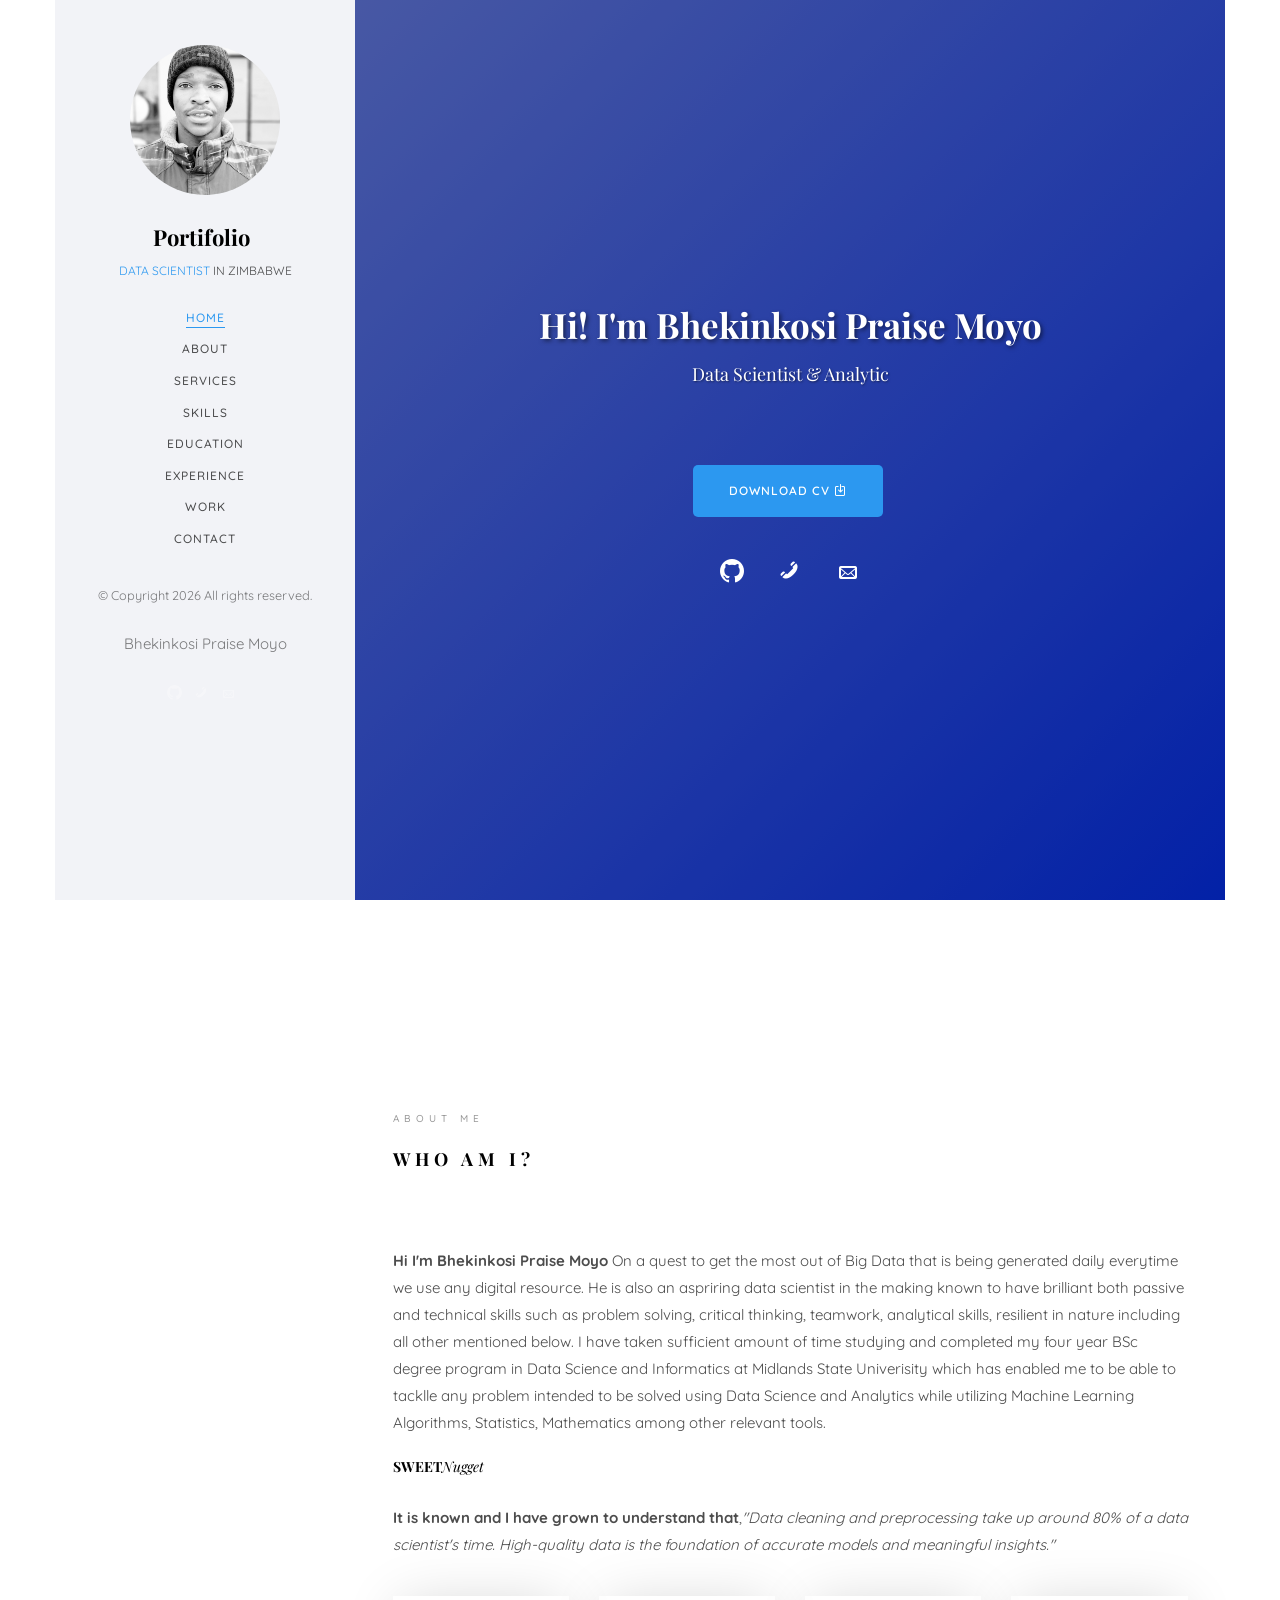
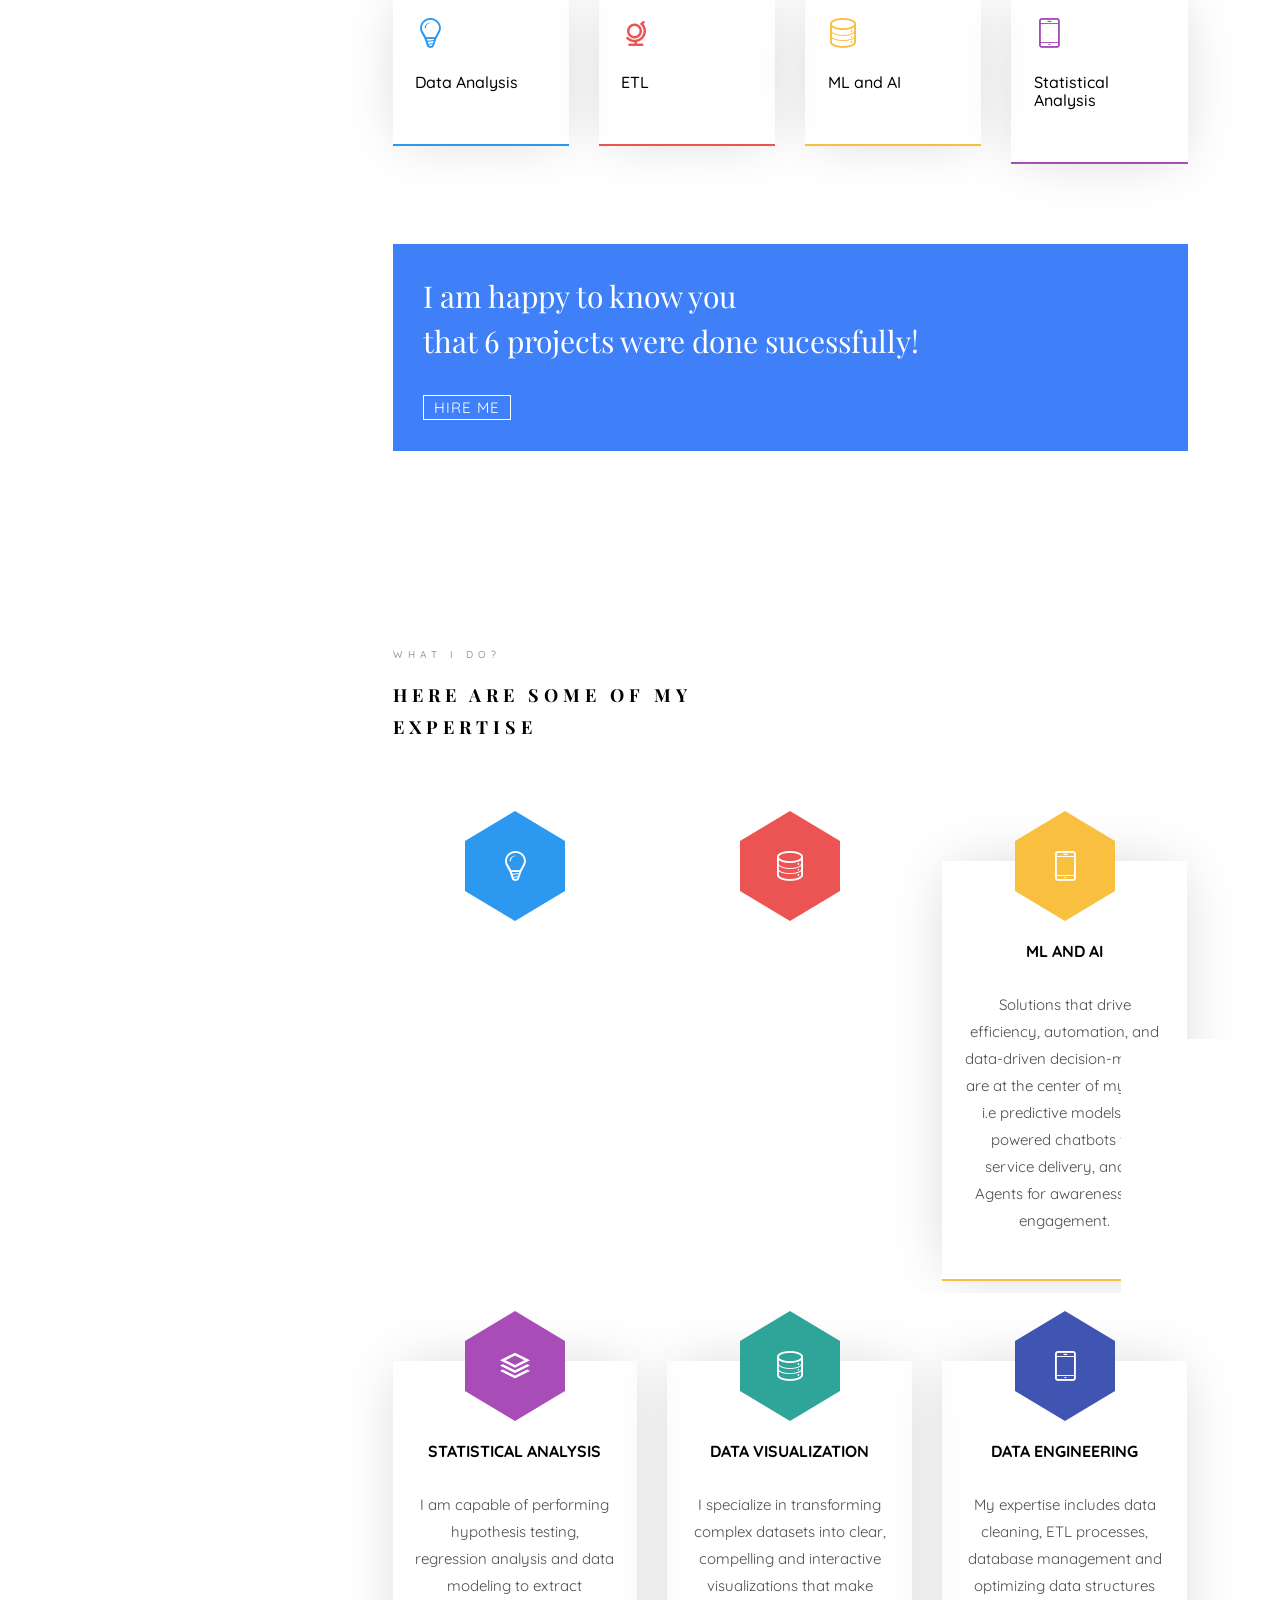
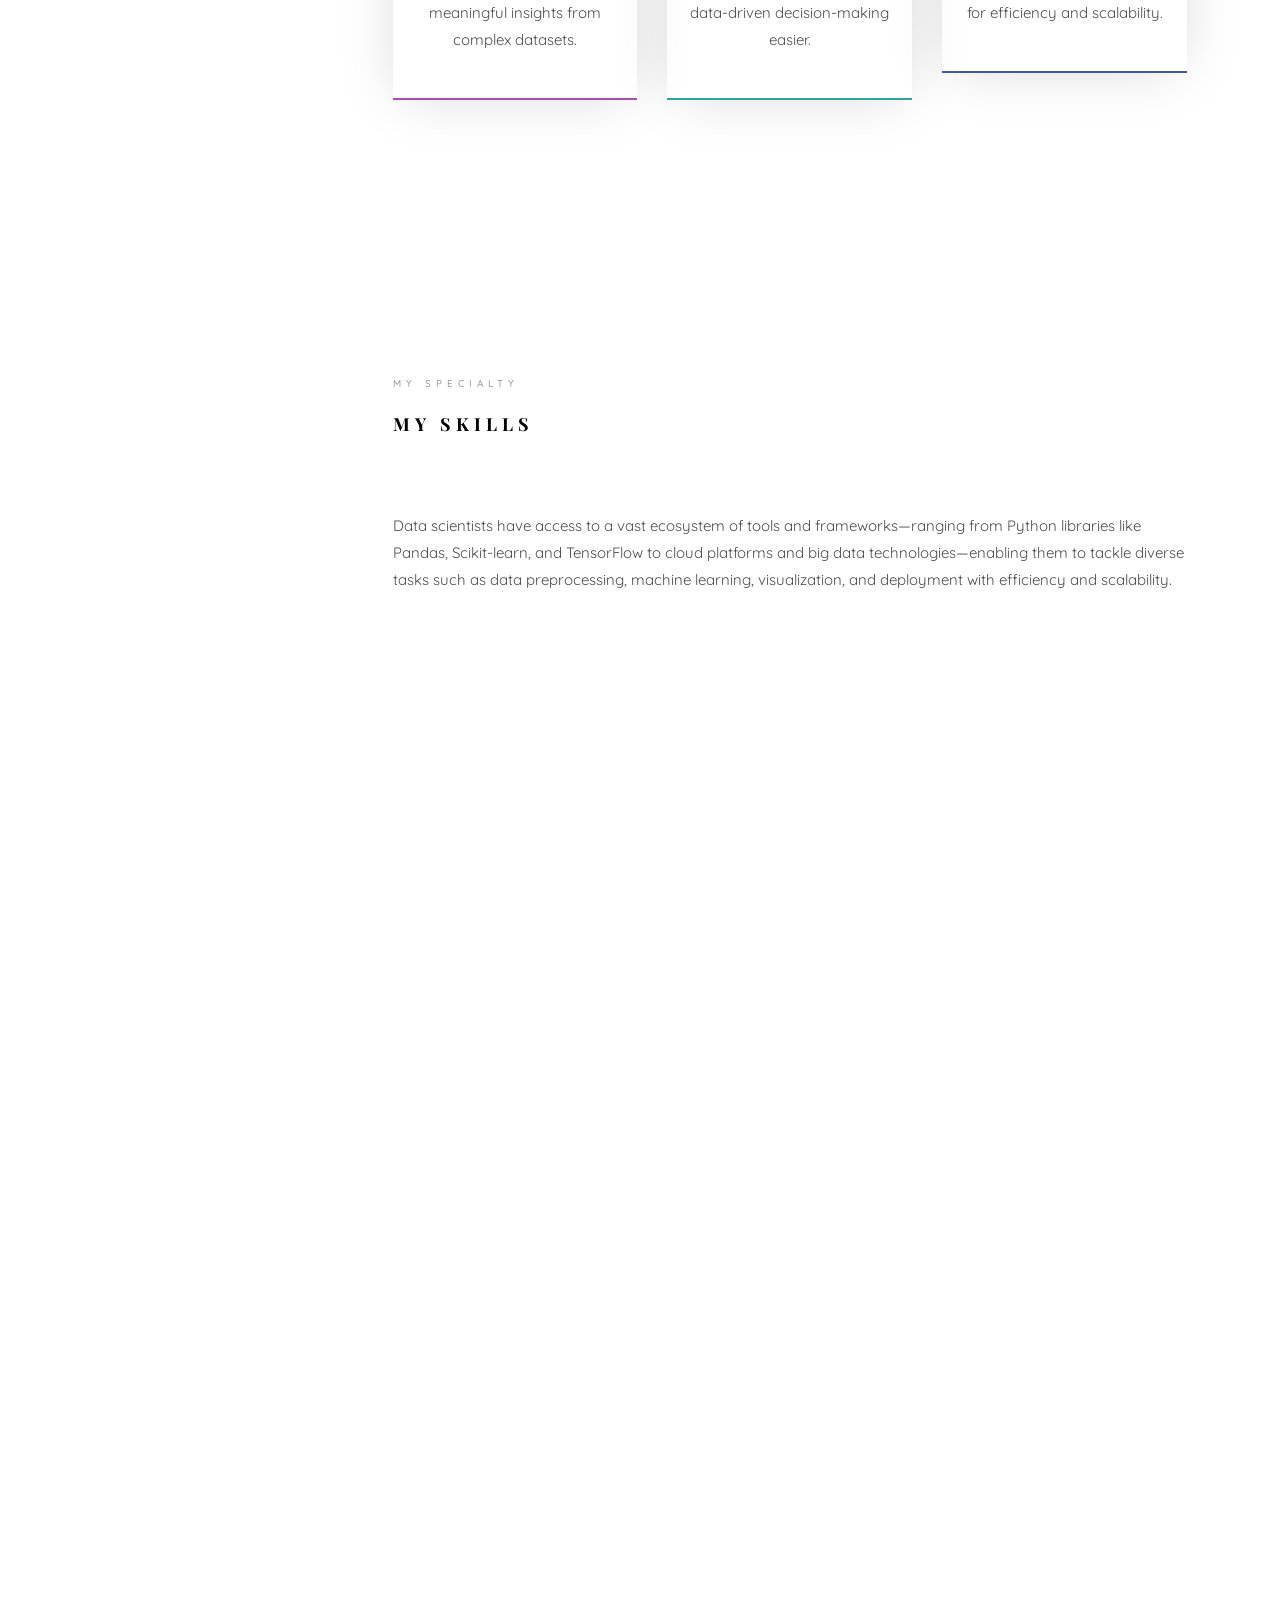
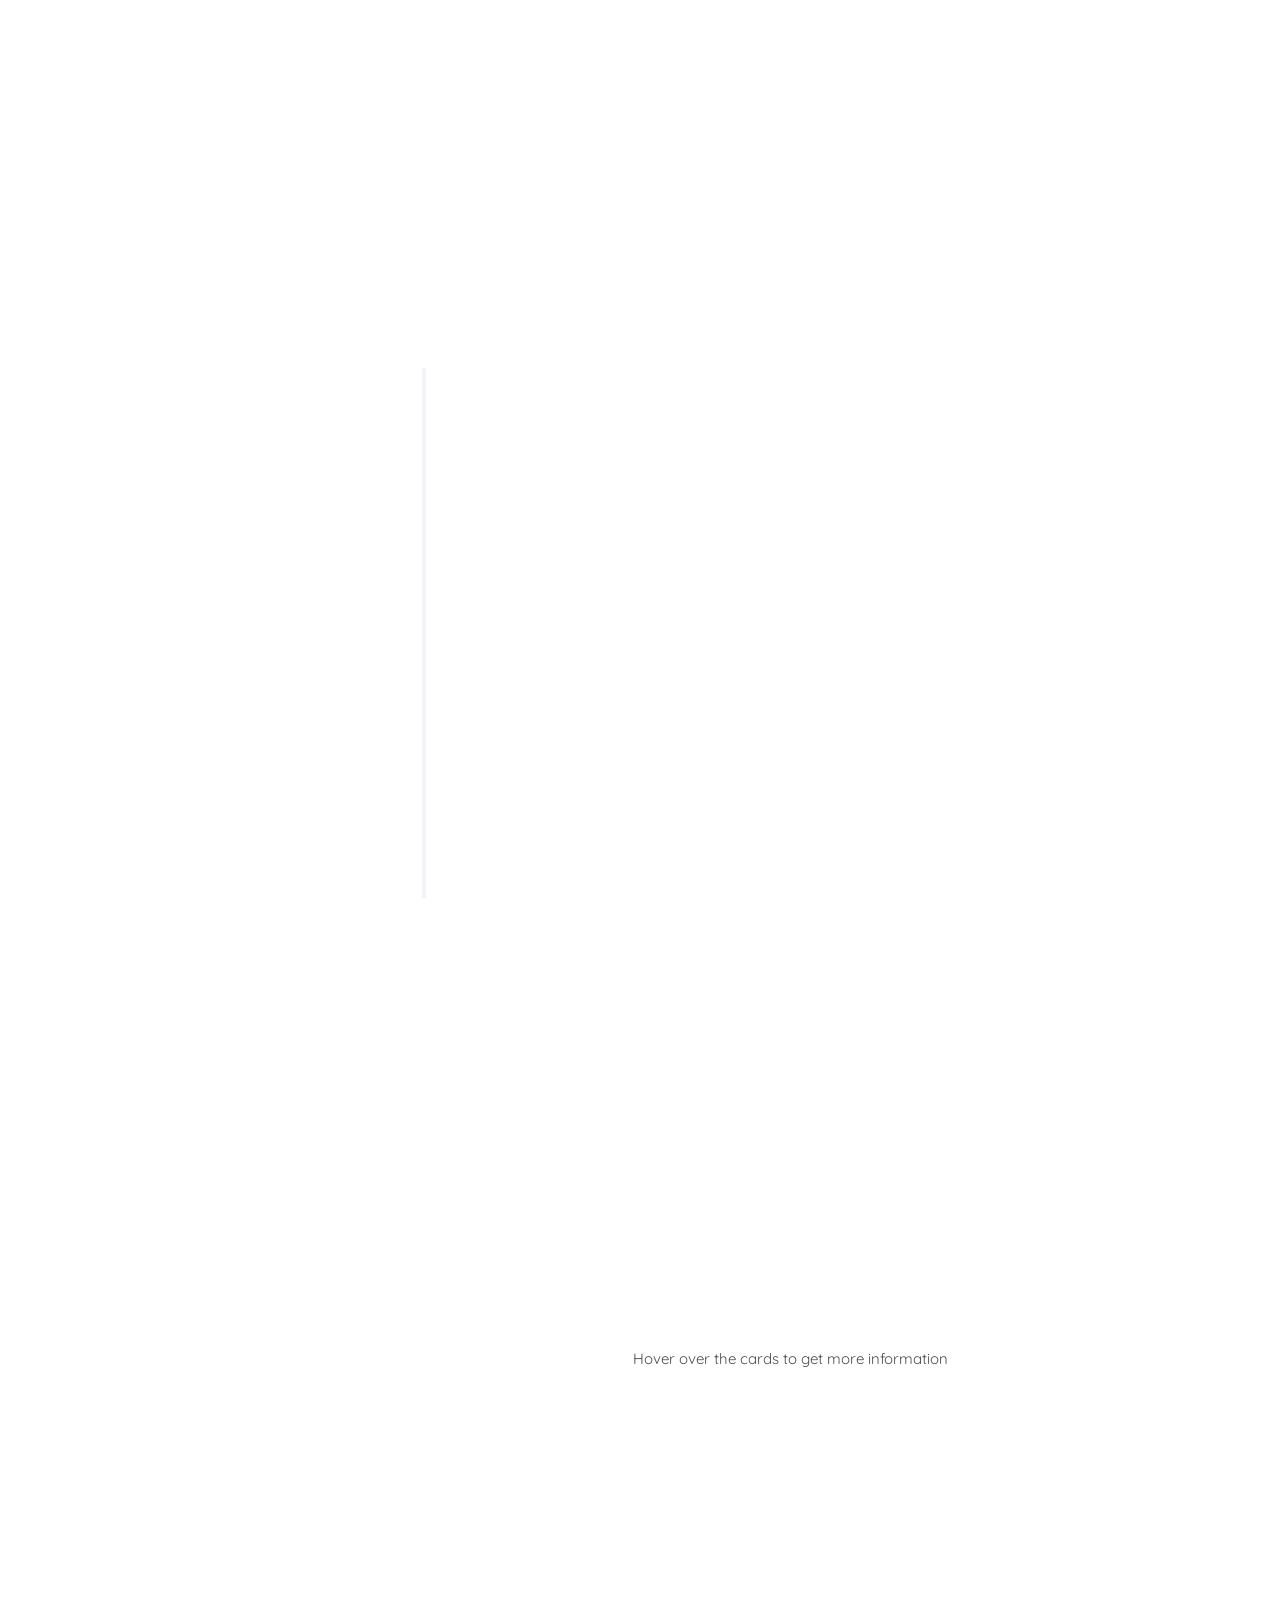
==== index.html @ bdd5f43e "update site" ====
<!DOCTYPE HTML>
<html>
	<head>
	<meta charset="utf-8">
	<meta http-equiv="X-UA-Compatible" content="IE=edge">
	<title>portifolio@bhekinkosipraisemoyo</title>
	<meta name="viewport" content="width=device-width, initial-scale=1">
	<meta name="description" content="" />
	<meta name="keywords" content="" />
	<meta name="author" content="" />

  <!-- Facebook and Twitter integration -->
	<meta property="og:title" content=""/>
	<meta property="og:image" content=""/>
	<meta property="og:url" content=""/>
	<meta property="og:site_name" content=""/>
	<meta property="og:description" content=""/>
	<meta name="twitter:title" content="" />
	<meta name="twitter:image" content="" />
	<meta name="twitter:url" content="" />
	<meta name="twitter:card" content="" />

	<!-- Favicon -->
	<link rel="shortcut icon" href="data:image/svg+xml,<svg xmlns='http://www.w3.org/2000/svg' viewBox='0 0 100 100'><text y='.9em' font-size='90'>💼</text></svg>">

	<link href="https://fonts.googleapis.com/css?family=Quicksand:300,400,500,700" rel="stylesheet">
	<link href="https://fonts.googleapis.com/css?family=Playfair+Display:400,400i,700" rel="stylesheet">
	
	<!-- Animate.css -->
	<link rel="stylesheet" href="css/animate.css">
	<!-- Icomoon Icon Fonts-->
	<link rel="stylesheet" href="css/icomoon.css">
	<!-- Bootstrap  -->
	<link rel="stylesheet" href="css/bootstrap.css">
	<!-- Flexslider  -->
	<link rel="stylesheet" href="css/flexslider.css">
	<!-- Flaticons  -->
	<link rel="stylesheet" href="fonts/flaticon/font/flaticon.css">
	<!-- Owl Carousel -->
	<link rel="stylesheet" href="css/owl.carousel.min.css">
	<link rel="stylesheet" href="css/owl.theme.default.min.css">
	<!-- Theme style  -->
	<link rel="stylesheet" href="css/style.css">

	<!-- Modernizr JS -->
	<script src="js/modernizr-2.6.2.min.js"></script>
	<!-- FOR IE9 below -->
	<!--[if lt IE 9]>
	<script src="js/respond.min.js"></script>
	<![endif]-->

	</head>
	<body>
	<div id="colorlib-page">
		<div class="container-wrap">
		<a href="#" class="js-colorlib-nav-toggle colorlib-nav-toggle" data-toggle="collapse" data-target="#navbar" aria-expanded="false" aria-controls="navbar"><i></i></a>
		<aside id="colorlib-aside" role="complementary" class="border js-fullheight">
			<div class="text-center">
				<div class="author-img" style="background-image: url(images/about.jpg);"></div>
				<h1 id="colorlib-logo"><a href="index.html">Portifolio</a></h1>
				<span class="position"><a href="#">Data Scientist</a> in Zimbabwe</span>
			</div>
			<nav id="colorlib-main-menu" role="navigation" class="navbar">
				<div id="navbar" class="collapse">
					<ul>
						<li class="active"><a href="#" data-nav-section="home">Home</a></li>
						<li><a href="#" data-nav-section="about">About</a></li>
						<li><a href="#" data-nav-section="services">Services</a></li>
						<li><a href="#" data-nav-section="skills">Skills</a></li>
						<li><a href="#" data-nav-section="education">Education</a></li>
						<li><a href="#" data-nav-section="experience">Experience</a></li>
						<li><a href="#" data-nav-section="work">Work</a></li>
						<li><a href="#" data-nav-section="contact">Contact</a></li>
					</ul>
				</div>
			</nav>

			<div class="colorlib-footer">
				<p><small>&copy; Copyright <script>document.write(new Date().getFullYear());</script> All rights reserved.</small></p>
				<p>Bhekinkosi Praise Moyo</p>
				<ul>
					<li><a href="https://github.com/becky-moyo" target="_blank" title="GitHub"><i class="icon-github"></i></a></li>
					<li><a href="https://api.whatsapp.com/send?phone=263787459664&text=I%20saw%20your%20portfolio%20and%20I%20am%20interested%20in%20hiring%20you" target="_blank" title="WhatsApp"><i class="icon-phone"></i></a></li>
					<li><a href="mailto:bhekinkosipraisem@gmail.com?subject=I%20am%20interested%20in%20hiring%20you" title="Email"><i class="icon-mail"></i></a></li>
					<li><a href="#" data-nav-section="contact" title="Contact"><i class="icon-bubble"></i></a></li>
				</ul>
			</div>

		</aside>

		<div id="colorlib-main">
			<section id="colorlib-hero" class="js-fullheight" data-section="home" style="background: linear-gradient(135deg, #667eea 0%, #042fef 100%); position: relative;">
				<div class="overlay" style="background: rgba(0,0,0,0.3); position: absolute; top: 0; left: 0; width: 100%; height: 100%;"></div>
				<div class="container-fluid js-fullheight">
					<div class="row js-fullheight">
						<div class="col-md-8 col-md-offset-2 col-sm-12 col-xs-12 js-fullheight" style="display: flex; align-items: center; justify-content: center;">
							<div class="hero-content" style="text-align: center; z-index: 2; position: relative;">
								<h1 style="color: #fff; font-size: 3.5rem; font-weight: 700; margin-bottom: 20px; text-shadow: 2px 2px 4px rgba(0,0,0,0.5);">Hi! I'm Bhekinkosi Praise Moyo</h1>
								<h2 id="typewriter" style="color: #fff; font-size: 1.8rem; font-weight: 400; margin-bottom: 30px; min-height: 60px; text-shadow: 1px 1px 2px rgba(0,0,0,0.5);"></h2>
								<div class="hero-buttons" style="margin-top: 40px;">
									<a href="docs/Finale_CV_For_Bhekinkosi Praise Moyo___.pdf" class="btn btn-primary btn-lg" download style="background: #2c98f0; border: none; padding: 15px 35px; font-weight: 600; border-radius: 5px;">Download CV <i class="icon-download4"></i></a>
								</div>
								<div class="social-links" style="margin-top: 30px;">
									<a href="https://github.com/becky-moyo" target="_blank" style="color: #fff; font-size: 24px; margin: 0 15px; transition: all 0.3s ease;" title="GitHub"><i class="icon-github"></i></a>
									<a href="https://api.whatsapp.com/send?phone=263787459664&text=I%20saw%20your%20portfolio%20and%20I%20am%20interested%20in%20hiring%20you" target="_blank" style="color: #fff; font-size: 24px; margin: 0 15px; transition: all 0.3s ease;" title="WhatsApp"><i class="icon-phone"></i></a>
									<a href="mailto:bhekinkosipraisem@gmail.com?subject=I%20am%20interested%20in%20hiring%20you" style="color: #fff; font-size: 24px; margin: 0 15px; transition: all 0.3s ease;" title="Email"><i class="icon-mail"></i></a>
								</div>
							</div>
						</div>
					</div>
				</div>
			</section>

			<section class="colorlib-about" data-section="about">
				<div class="colorlib-narrow-content">
					<div class="row">
						<div class="col-md-12">
							<div class="row row-bottom-padded-sm animate-box" data-animate-effect="fadeInLeft">
								<div class="col-md-12">
									<div class="about-desc">
										<span class="heading-meta">About Me</span>
										<h2 class="colorlib-heading">Who Am I?</h2>
										<p><strong>Hi I'm Bhekinkosi Praise Moyo</strong> On a quest to get the most out of Big Data that is being generated daily everytime we use any digital resource. He is also an aspriring data scientist in the making known to have brilliant both passive and technical skills such as problem solving, critical thinking, teamwork, analytical skills, resilient in nature including all other mentioned below. I have taken sufficient amount of time studying and completed my four year BSc degree program in Data Science and Informatics at Midlands State Univerisity which has enabled me to be able to tacklle any problem intended to be solved using Data Science and Analytics while utilizing Machine Learning Algorithms, Statistics, Mathematics among other relevant tools.</p>
										<h5><b>SWEET</b><em>Nugget</em></h5>
										<p><b>It is known and I have grown to understand that</b>,<em>"Data cleaning and preprocessing take up around 80% of a data scientist's time. High-quality data is the foundation of accurate models and meaningful insights."</em></p>
									</div>
								</div>
							</div>
							<div class="row">
								<div class="col-md-3 animate-box" data-animate-effect="fadeInLeft">
									<div class="services color-1">
										<span class="icon2"><i class="icon-bulb"></i></span>
										<h3>Data Analysis</h3>
									</div>
								</div>
								<div class="col-md-3 animate-box" data-animate-effect="fadeInRight">
									<div class="services color-2">
										<span class="icon2"><i class="icon-globe-outline"></i></span>
										<h3>ETL</h3>
									</div>
								</div>
								<div class="col-md-3 animate-box" data-animate-effect="fadeInTop">
									<div class="services color-3">
										<span class="icon2"><i class="icon-data"></i></span>
										<h3>ML and AI</h3>
									</div>
								</div>
								<div class="col-md-3 animate-box" data-animate-effect="fadeInBottom">
									<div class="services color-4">
										<span class="icon2"><i class="icon-phone3"></i></span>
										<h3>Statistical Analysis</h3>
									</div>
								</div>
							</div>
							<div class="row">
								<div class="col-md-12 animate-box" data-animate-effect="fadeInLeft">
									<div class="hire">
										<h2>I am happy to know you <br>that <span id="projectCount">7</span> projects were done sucessfully!</h2>
										<a href="mailto:bhekinkosipraisem@gmail.com?subject=I%20am%20interested%20in%20hiring%20you" class="btn-hire">Hire me</a>
									</div>
								</div>
							</div>
						</div>
					</div>
				</div>
			</section>


			
			<section class="colorlib-services" data-section="services">
				<div class="colorlib-narrow-content">
					<div class="row">
						<div class="col-md-6 col-md-offset-3 col-md-pull-3 animate-box" data-animate-effect="fadeInLeft">
							<span class="heading-meta">What I do?</span>
							<h2 class="colorlib-heading">Here are some of my expertise</h2>
						</div>
					</div>
					<div class="row row-pt-md">
						<div class="col-md-4 text-center animate-box">
							<div class="services color-1">
								<span class="icon">
									<i class="icon-bulb"></i>
								</span>
								<div class="desc">
									<h3>Data Analysis</h3>
									<p>Have one year work experience working as an SIE at Zvandiri PVO. Have also mastered the data analysis pipeline from data collection to reporting and presentation</p>
								</div>
							</div>
						</div>
						<div class="col-md-4 text-center animate-box">
							<div class="services color-2">
								<span class="icon">
									<i class="icon-data"></i>
								</span>
								<div class="desc">
									<h3>ETL </h3>
									<p>Data for use is not always available thus why i have ingested sufficient time comprehensively understand these concepts. Since it is obtained from various, it can be messy thus the need for ETL.</p>
								</div>
							</div>
						</div>
						<div class="col-md-4 text-center animate-box">
							<div class="services color-3">
								<span class="icon">
									<i class="icon-phone3"></i>
								</span>
								<div class="desc">
									<h3>ML and AI</h3>
									<p> Solutions that drive efficiency, automation, and data-driven decision-making are at the center of my work i.e predictive models, AI-powered chatbots for service delivery, and AI Agents for awareness and engagement.</p>
								</div>
							</div>
						</div>
						<div class="col-md-4 text-center animate-box">
							<div class="services color-4">
								<span class="icon">
									<i class="icon-layers2"></i>
								</span>
								<div class="desc">
									<h3>Statistical Analysis</h3>
									<p>I am capable of performing hypothesis testing, regression analysis and data modeling to extract meaningful insights from complex datasets.</p>
								</div>
							</div>
						</div>
						<div class="col-md-4 text-center animate-box">
							<div class="services color-5">
								<span class="icon">
									<i class="icon-data"></i>
								</span>
								<div class="desc">
									<h3>Data Visualization</h3>
									<p>I specialize in transforming complex datasets into clear, compelling and interactive visualizations that make data-driven decision-making easier.</p>
								</div>
							</div>
						</div>
						<div class="col-md-4 text-center animate-box">
							<div class="services color-6">
								<span class="icon">
									<i class="icon-phone3"></i>
								</span>
								<div class="desc">
									<h3>Data Engineering</h3>
									<p>My expertise includes data cleaning, ETL processes, database management and optimizing data structures for efficiency and scalability.</p>
								</div>
							</div>
						</div>
					</div>
				</div>
			</section>

			<section class="colorlib-skills" data-section="skills">
				<div class="colorlib-narrow-content">
					<div class="row">
						<div class="col-md-6 col-md-offset-3 col-md-pull-3 animate-box" data-animate-effect="fadeInLeft">
							<span class="heading-meta">My Specialty</span>
							<h2 class="colorlib-heading animate-box">My Skills</h2>
						</div>
					</div>
					<div class="row">
						<div class="col-md-12 animate-box" data-animate-effect="fadeInLeft">
							<p>Data scientists have access to a vast ecosystem of tools and frameworks—ranging from Python libraries like Pandas, Scikit-learn, and TensorFlow to cloud platforms and big data technologies—enabling them to tackle diverse tasks such as data preprocessing, machine learning, visualization, and deployment with efficiency and scalability. </p>
						</div>
						<div class="col-md-6 animate-box" data-animate-effect="fadeInLeft">
							<div class="progress-wrap">
								<h3>Python</h3>
								<div class="progress">
								 	<div class="progress-bar color-1" role="progressbar" aria-valuenow="85"
								  	aria-valuemin="0" aria-valuemax="100" style="width:85%">
								    <span>85%</span>
								  	</div>
								</div>
							</div>
						</div>
						<div class="col-md-6 animate-box" data-animate-effect="fadeInRight">
							<div class="progress-wrap">
								<h3>R</h3>
								<div class="progress">
								 	<div class="progress-bar color-2" role="progressbar" aria-valuenow="35"
								  	aria-valuemin="0" aria-valuemax="100" style="width:35%">
								    <span>35%</span>
								  	</div>
								</div>
							</div>
						</div>
						<div class="col-md-6 animate-box" data-animate-effect="fadeInLeft">
							<div class="progress-wrap">
								<h3>PowerBI/Tableau</h3>
								<div class="progress">
								 	<div class="progress-bar color-3" role="progressbar" aria-valuenow="75"
								  	aria-valuemin="0" aria-valuemax="100" style="width:75%">
								    <span>75%</span>
								  	</div>
								</div>
							</div>
						</div>
						<div class="col-md-6 animate-box" data-animate-effect="fadeInRight">
							<div class="progress-wrap">
								<h3>Excel</h3>
								<div class="progress">
								 	<div class="progress-bar color-4" role="progressbar" aria-valuenow="90"
								  	aria-valuemin="0" aria-valuemax="100" style="width:90%">
								    <span>90%</span>
								  	</div>
								</div>
							</div>
						</div>
						<div class="col-md-6 animate-box" data-animate-effect="fadeInLeft">
							<div class="progress-wrap">
								<h3>Flask</h3>
								<div class="progress">
								 	<div class="progress-bar color-5" role="progressbar" aria-valuenow="65"
								  	aria-valuemin="0" aria-valuemax="100" style="width:65%">
								    <span>65%</span>
								  	</div>
								</div>
							</div>
						</div>
						<div class="col-md-6 animate-box" data-animate-effect="fadeInRight">
							<div class="progress-wrap">
								<h3>Streamlit</h3>
								<div class="progress">
								 	<div class="progress-bar color-6" role="progressbar" aria-valuenow="80"
								  	aria-valuemin="0" aria-valuemax="100" style="width:80%">
								    <span>80%</span>
								  	</div>
								</div>
							</div>
						</div>
						<div class="col-md-6 animate-box" data-animate-effect="fadeInRight">
							<div class="progress-wrap">
								<h3>IBM SPSS</h3>
								<div class="progress">
								 	<div class="progress-bar color-7" role="progressbar" aria-valuenow="80"
								  	aria-valuemin="0" aria-valuemax="100" style="width:80%">
								    <span>80%</span>
								  	</div>
								</div>
							</div>
						</div>
						<div class="col-md-6 animate-box" data-animate-effect="fadeInRight">
							<div class="progress-wrap">
								<h3>Github</h3>
								<div class="progress">
								 	<div class="progress-bar color-3" role="progressbar" aria-valuenow="65"
								  	aria-valuemin="0" aria-valuemax="100" style="width:65%">
								    <span>65%</span>
								  	</div>
								</div>
							</div>
						</div>
					</div>
				</div>
			</section>

			<section class="colorlib-education" data-section="education">
				<div class="colorlib-narrow-content">
					<div class="row">
						<div class="col-md-6 col-md-offset-3 col-md-pull-3 animate-box" data-animate-effect="fadeInLeft">
							<span class="heading-meta">Education</span>
							<h2 class="colorlib-heading animate-box">Education</h2>
						</div>
					</div>
					<div class="row">
						<div class="col-md-12 animate-box" data-animate-effect="fadeInLeft">
							<div class="fancy-collapse-panel">
								<div class="panel-group" id="accordion" role="tablist" aria-multiselectable="true">
									<div class="panel panel-default">
									    <div class="panel-heading" role="tab" id="headingOne">
									        <h4 class="panel-title">
									            <a data-toggle="collapse" data-parent="#accordion" href="#collapseOne" aria-expanded="true" aria-controls="collapseOne">Bachelor of Commerce in Data Science and Informatics
									            </a>
									        </h4>
									    </div>
									    <div id="collapseOne" class="panel-collapse collapse in" role="tabpanel" aria-labelledby="headingOne">
									         <div class="panel-body">
									            <div class="row">
										      		<div class="col-md-6">
										      			<p>Graduated with first class degree at Midlands State University in 2026</p>
										      		</div>
										      		<div class="col-md-6">
										      			<p>From May 2022 to November2025</p>
										      		</div>
										      	</div>
										      	<div class="row">
										      		<div class="col-md-12">
										      			<p><a href="transcript.html" class="btn btn-primary btn-sm">View Transcript</a></p>
										      		</div>
										      	</div>
									         </div>
									    </div>
									</div>
									<div class="panel panel-default">
									    <div class="panel-heading" role="tab" id="headingThree">
									        <h4 class="panel-title">
									            <a class="collapsed" data-toggle="collapse" data-parent="#accordion" href="#collapseThree" aria-expanded="false" aria-controls="collapseThree">Introduction to machine learning with Kaggle
									            </a>
									        </h4>
									    </div>
									    <div id="collapseThree" class="panel-collapse collapse" role="tabpanel" aria-labelledby="headingThree">
									        <div class="panel-body">
									            <p>Gained this certification in October 2024</p>
									            <p><a href="docs/Bhekinkosi Moyo - Intro to Machine Learning.png" target="_blank" class="btn btn-primary btn-sm">View Certificate</a></p>
									        </div>
									    </div>
									</div>

									<div class="panel panel-default">
									    <div class="panel-heading" role="tab" id="headingFour">
									        <h4 class="panel-title">
									            <a class="collapsed" data-toggle="collapse" data-parent="#accordion" href="#collapseFour" aria-expanded="false" aria-controls="collapseThree">IBM SKILLSBUILD AI FUNDAMENTALS
									            </a>
									        </h4>
									    </div>
									    <div id="collapseFour" class="panel-collapse collapse" role="tabpanel" aria-labelledby="headingFour">
									        <div class="panel-body">
									            <p>Gained this certification in January 2025</p>
									            <p><a href="docs/Bhekinkosi Moyo - Intro to Machine Learning.png" target="_blank" class="btn btn-primary btn-sm">View Certificate</a></p>
									        </div>
									    </div>
									</div>

									<div class="panel panel-default">
									    <div class="panel-heading" role="tab" id="headingFive">
									        <h4 class="panel-title">
									            <a class="collapsed" data-toggle="collapse" data-parent="#accordion" href="#collapseFive" aria-expanded="false" aria-controls="collapseFive">High School Secondary Education
									            </a>
									        </h4>
									    </div>
									    <div id="collapseFive" class="panel-collapse collapse" role="tabpanel" aria-labelledby="headingFive">
									        <div class="panel-body">
									            <p>I excelled in both my <strong>'O' Level</strong> and  <strong>'A' Level</strong>. I passed my O's with <strong>seven(<em>7</em>)</strong> including <strong>Mathematics</strong>(<em>A</em>),<strong>English</strong>(<em>B</em>) and <strong>Combined Science</strong><em>(A)</em> and A's with <strong>11</strong>poInts</p>	
									        </div>
									    </div>
									</div>

								</div>
							</div>
						</div>
					</div>
				</div>
			</section>

			<section class="colorlib-experience" data-section="experience">
				<div class="colorlib-narrow-content">
					<div class="row">
						<div class="col-md-6 col-md-offset-3 col-md-pull-3 animate-box" data-animate-effect="fadeInLeft">
							<span class="heading-meta">Experience</span>
							<h2 class="colorlib-heading animate-box">Work Experience</h2>
						</div>
					</div>
					<div class="row">
						<div class="col-md-12">
				         <div class="timeline-centered">
					         <article class="timeline-entry animate-box" data-animate-effect="fadeInLeft">
					            <div class="timeline-entry-inner">

					               <div class="timeline-icon color-1">
					                  <i class="icon-pen2"></i>
					               </div>

					               <div class="timeline-label">
					                  <h2><a href="#">Strategic Information and Evaluation Officer</a> <span>January 2024 to December 2024</span></h2>
					                  <p>Assisted in spearheading, monitor and track progress of various researches while utilizing a data scientist's package</p>
					               </div>
					            </div>
					         </article>


					         <article class="timeline-entry animate-box" data-animate-effect="fadeInRight">
					            <div class="timeline-entry-inner">
					               <div class="timeline-icon color-2">
					                  <i class="icon-pen2"></i>
					               </div>
					               <div class="timeline-label">
					               	<h2><a href="#">Researcher</a> <span>2022 to date</span></h2>
					                  <p>I was involved in a team that conducted primary researches through research completion that include the project start and its endline</p>
					               </div>
					            </div>
					         </article>


					         <article class="timeline-entry animate-box" data-animate-effect="fadeInTop">
					            <div class="timeline-entry-inner">
					               <div class="timeline-icon color-4">
					                  <i class="icon-pen2"></i>
					               </div>
					               <div class="timeline-label">
					               	<h2><a href="#">Excel Data Analyst</a> <span>2022 to 2025</span></h2>
					                  <p>Applied excel advanced techniques such Pivot Charts, Pivot tables, Excel Macro, What If Analysis and basic excel functions including X, V and H -Look Up functions</p>
					               </div>
					            </div>
					         </article>


					         <article class="timeline-entry begin animate-box" data-animate-effect="fadeInBottom">
					            <div class="timeline-entry-inner">
					               <div class="timeline-icon color-none">
					               </div>
					            </div>
					         </article>
					      </div>
					   </div>
				   </div>
				</div>
			</section>

			<section class="colorlib-work" data-section="work">
				<div class="colorlib-narrow-content">
					<div class="row">
						<div class="col-md-6 col-md-offset-3 col-md-pull-3 animate-box" data-animate-effect="fadeInLeft">
							<span class="heading-meta">My Work</span>
							<h2 class="colorlib-heading animate-box">Recent Work</h2>
						</div>
					</div>
					<div class="row row-bottom-padded-sm animate-box" data-animate-effect="fadeInLeft">
						<div class="col-md-12">
							<p class="work-menu"><span><a href="#" class="active" data-filter="*">All Projects</a></span> <span><a href="#" data-filter=".ml-models">ML and AI Models</a></span> <span><a href="#" data-filter=".web-apps">Web Applications</a></span></p>
						</div>
					</div>
					<div class="row">
						<p style="text-align: center;">Hover over the cards to get more information</p>
						<!-- Employee Skill Gap Analysis - Web App -->
						<div class="col-md-6 animate-box web-apps" data-animate-effect="fadeInLeft">
							<div class="project" style="background: linear-gradient(135deg, #667eea 0%, #764ba2 100%); display: flex; align-items: center; justify-content: center; min-height: 300px;">
								<div class="desc" style="text-align: center; color: white;">
									<div class="con">
										<i class="icon-globe-outline" style="font-size: 48px; margin-bottom: 20px;"></i>
										<h3><a href="#" style="color: white;">Employee Skill Gap Analysis</a></h3>
										<span>Web Application</span>
										<p>Flask-based platform utilizing KNN algorithm, web scraping, and NLTK for analyzing employee skill gaps and providing targeted training recommendations.</p>
									</div>
								</div>
							</div>
						</div>
						<!-- Banking Service Platform - Web App -->
						<div class="col-md-6 animate-box web-apps" data-animate-effect="fadeInRight">
							<div class="project" style="background: linear-gradient(135deg, #f093fb 0%, #f5576c 100%); display: flex; align-items: center; justify-content: center; min-height: 300px;">
								<div class="desc" style="text-align: center; color: white;">
									<div class="con">
										<i class="icon-data" style="font-size: 48px; margin-bottom: 20px;"></i>
										<h3><a href="#" style="color: white;">Banking Service Platform</a></h3>
										<span>Web Application</span>
										<p>Flask-powered analytical platform featuring fine-tuned FinBERT model for financial sentiment analysis and banking service optimization.</p>
									</div>
								</div>
							</div>
						</div>
						<!-- Analytical Banking Platform - Web App -->
						<div class="col-md-6 animate-box web-apps" data-animate-effect="fadeInTop">
							<div class="project" style="background: linear-gradient(135deg, #4facfe 0%, #00f2fe 100%); display: flex; align-items: center; justify-content: center; min-height: 300px;">
								<div class="desc" style="text-align: center; color: white;">
									<div class="con">
										<i class="icon-layers2" style="font-size: 48px; margin-bottom: 20px;"></i>
										<h3><a href="#" style="color: white;">Analytical Banking Platform</a></h3>
										<span>Web Application</span>
										<p>Real-time banking analytics platform for user behavioral profiling, anomaly detection, and suspicious activity monitoring with advanced security features.</p>
									</div>
								</div>
							</div>
						</div>
						<!-- KNN Model - ML -->
						<div class="col-md-6 animate-box ml-models" data-animate-effect="fadeInBottom">
							<div class="project" style="background: linear-gradient(135deg, #fa709a 0%, #fee140 100%); display: flex; align-items: center; justify-content: center; min-height: 300px;">
								<div class="desc" style="text-align: center; color: white;">
									<div class="con">
										<i class="icon-bulb" style="font-size: 48px; margin-bottom: 20px;"></i>
										<h3><a href="#" style="color: white;">KNN Classification Model</a></h3>
										<span>Machine Learning</span>
										<p>K-Nearest Neighbors algorithm implementation for employee skill classification and gap analysis with NLTK-powered text processing capabilities.</p>
									</div>
								</div>
							</div>
						</div>
						<!-- FinBERT Model - ML -->
						<div class="col-md-6 animate-box ml-models" data-animate-effect="fadeInLeft">
							<div class="project" style="background: linear-gradient(135deg, #a8edea 0%, #fed6e3 100%); display: flex; align-items: center; justify-content: center; min-height: 300px;">
								<div class="desc" style="text-align: center; color: #333;">
									<div class="con">
										<i class="icon-phone3" style="font-size: 48px; margin-bottom: 20px;"></i>
										<h3><a href="#" style="color: #333;">Fine-tuned FinBERT Model</a></h3>
										<span>Machine Learning</span>
										<p>Customized FinBERT transformer model for financial sentiment analysis and banking service evaluation with enhanced domain-specific performance.</p>
									</div>
								</div>
							</div>
						</div>
						<!-- Ensemble Model - ML -->
						<div class="col-md-6 animate-box ml-models" data-animate-effect="fadeInRight">
							<div class="project" style="background: linear-gradient(135deg, #ffecd2 0%, #fcb69f 100%); display: flex; align-items: center; justify-content: center; min-height: 300px;">
								<div class="desc" style="text-align: center; color: #333;">
									<div class="con">
										<i class="icon-settings" style="font-size: 48px; margin-bottom: 20px;"></i>
										<h3><a href="#" style="color: #333;">LSTM-Isolation Forest-Random Forest Ensemble</a></h3>
										<span>Machine Learning</span>
										<p>Advanced ensemble model combining LSTM, Isolation Forest, and Random Forest for comprehensive anomaly detection and behavioral analysis in banking systems.</p>
									</div>
								</div>
							</div>
						</div>
					</div>
					<div class="row">
						<div class="col-md-12 animate-box">
							<p><a href="#" class="btn btn-primary btn-lg btn-load-more">Go Home<i class="icon-reload"></i></a></p>
						</div>
					</div>
				</div>
			</section>

			<section class="colorlib-contact" data-section="contact">
				<div class="colorlib-narrow-content">
					<div class="row">
						<div class="col-md-6 col-md-offset-3 col-md-pull-3 animate-box" data-animate-effect="fadeInLeft">
							<span class="heading-meta">Get in Touch</span>
							<h2 class="colorlib-heading">Contact</h2>
						</div>
					</div>
					<div class="row">
						<div class="col-md-5">
							<div class="colorlib-feature colorlib-feature-sm animate-box" data-animate-effect="fadeInLeft">
								<div class="colorlib-icon">
									<i class="icon-globe-outline"></i>
								</div>
								<div class="colorlib-text">
									<p><a href="mailto:bhekinkosipraisem@gmail.com?subject=I%20am%20interested%20in%20hiring%20you">bhekinkosipraisem@gmail.com</a></p>
								</div>
							</div>

							<div class="colorlib-feature colorlib-feature-sm animate-box" data-animate-effect="fadeInLeft">
								<div class="colorlib-icon">
									<i class="icon-map"></i>
								</div>
								<div class="colorlib-text">
									<p>3147 Mapfungautsi, Gokwe South</p>
								</div>
							</div>

							<div class="colorlib-feature colorlib-feature-sm animate-box" data-animate-effect="fadeInLeft">
								<div class="colorlib-icon">
									<i class="icon-phone"></i>
								</div>
								<div class="colorlib-text">
									<p><a href="https://api.whatsapp.com/send?phone=263787459664&text=I%20saw%20your%20portfolio%20and%20I%20am%20interested%20in%20hiring%20you">+263787459664</a></p>
								</div>
							</div>
						</div>
						<div class="col-md-7 col-md-push-1">
							<div class="row">
								<div class="col-md-10 col-md-offset-1 col-md-pull-1 animate-box" data-animate-effect="fadeInRight">
									<form action="https://formspree.io/f/xjkjbroo" method="POST" id="contactForm">
										<div class="form-group">
											<input type="text" class="form-control" placeholder="Name" name="name" required>
										</div>
										<div class="form-group">
											<input type="email" class="form-control" placeholder="Email" name="email" required>
										</div>
										<div class="form-group">
											<input type="text" class="form-control" placeholder="Subject" name="subject" required>
										</div>
										<div class="form-group">
											<textarea name="message" id="message" cols="30" rows="7" class="form-control" placeholder="Message" required></textarea>
										</div>
										<div class="form-group">
											<input type="submit" class="btn btn-primary btn-send-message" value="Send Message">
										</div>
									</form>
								</div>
								
							</div>
						</div>
					</div>
				</div>
			</section>

		</div><!-- end:colorlib-main -->
	</div><!-- end:container-wrap -->
	</div><!-- end:colorlib-page -->

	<!-- jQuery -->
	<script src="js/jquery.min.js"></script>
	<!-- jQuery Easing -->
	<script src="js/jquery.easing.1.3.js"></script>
	<!-- Bootstrap -->
	<script src="js/bootstrap.min.js"></script>
	<!-- Waypoints -->
	<script src="js/jquery.waypoints.min.js"></script>
	<!-- Flexslider -->
	<script src="js/jquery.flexslider-min.js"></script>
	<!-- Owl carousel -->
	<script src="js/owl.carousel.min.js"></script>
	<!-- Counters -->
	<script src="js/jquery.countTo.js"></script>
	
	
	<!-- MAIN JS -->
	<script src="js/main.js"></script>
	
	<script>
		document.getElementById('contactForm').addEventListener('submit', function(e) {
			const name = document.querySelector('input[name="name"]').value;
			const email = document.querySelector('input[name="email"]').value;
			const subject = document.querySelector('input[name="subject"]').value;
			const message = document.querySelector('textarea[name="message"]').value;
			
			// Validation
			if (!email.includes('@')) {
				e.preventDefault();
				alert('Please enter a valid email address with @');
				return;
			}
			if (/^\d+$/.test(name.trim())) {
				e.preventDefault();
				alert('Name cannot contain only numbers');
				return;
			}
			if (/^\d+$/.test(subject.trim())) {
				e.preventDefault();
				alert('Subject cannot contain only numbers');
				return;
			}
			if (/^\d+$/.test(message.trim())) {
				e.preventDefault();
				alert('Message cannot contain only numbers');
				return;
			}
			
			// Form will submit to Formspree automatically
		});
		
		// Project filtering functionality
		document.querySelectorAll('.work-menu a').forEach(function(link) {
			link.addEventListener('click', function(e) {
				e.preventDefault();
				
				// Remove active class from all links
				document.querySelectorAll('.work-menu a').forEach(function(a) {
					a.classList.remove('active');
				});
				
				// Add active class to clicked link
				this.classList.add('active');
				
				// Get filter value
				const filter = this.getAttribute('data-filter');
				
				// Show/hide projects based on filter
				document.querySelectorAll('.project').forEach(function(project) {
					const projectContainer = project.closest('.col-md-6');
					if (filter === '*') {
						projectContainer.style.display = 'block';
					} else {
						if (projectContainer.classList.contains(filter.substring(1))) {
							projectContainer.style.display = 'block';
						} else {
							projectContainer.style.display = 'none';
						}
					}
				});
			});
		});
		
		// Auto-count projects
		const projectCount = document.querySelectorAll('.project').length;
		document.getElementById('projectCount').textContent = projectCount;
		
		// Typewriter effect
		const typewriterText = [
			"Data Scientist & Analytics Expert",
			"Machine Learning Engineer",
			"Statistical Analysis Specialist",
			"Data Visualization Expert"
		];
		
		let textIndex = 0;
		let charIndex = 0;
		let isDeleting = false;
		const typeSpeed = 100;
		const deleteSpeed = 50;
		const pauseTime = 2000;
		
		function typeWriter() {
			const currentText = typewriterText[textIndex];
			const typewriterElement = document.getElementById('typewriter');
			
			if (!isDeleting) {
				typewriterElement.textContent = currentText.substring(0, charIndex + 1);
				charIndex++;
				
				if (charIndex === currentText.length) {
					isDeleting = true;
					setTimeout(typeWriter, pauseTime);
					return;
				}
			} else {
				typewriterElement.textContent = currentText.substring(0, charIndex - 1);
				charIndex--;
				
				if (charIndex === 0) {
					isDeleting = false;
					textIndex = (textIndex + 1) % typewriterText.length;
				}
			}
			
			setTimeout(typeWriter, isDeleting ? deleteSpeed : typeSpeed);
		}
		
		// Start typewriter effect
		typeWriter();
		
		// Social links hover effects
		document.querySelectorAll('.social-links a').forEach(function(link) {
			link.addEventListener('mouseenter', function() {
				this.style.transform = 'scale(1.2)';
				this.style.color = '#2c98f0';
			});
			link.addEventListener('mouseleave', function() {
				this.style.transform = 'scale(1)';
				this.style.color = '#fff';
			});
		});
	</script>

	</body>
</html>
---- css/icomoon.css ----
@font-face {
  font-family: 'icomoon';
  src:  url('fonts/icomoon.eot?6py85u');
  src:  url('fonts/icomoon.eot?6py85u#iefix') format('embedded-opentype'),
    url('fonts/icomoon.ttf?6py85u') format('truetype'),
    url('fonts/icomoon.woff?6py85u') format('woff'),
    url('fonts/icomoon.svg?6py85u#icomoon') format('svg');
  font-weight: normal;
  font-style: normal;
}

[class^="icon-"], [class*=" icon-"] {
  /* use !important to prevent issues with browser extensions that change fonts */
  font-family: 'icomoon' !important;
  speak: none;
  font-style: normal;
  font-weight: normal;
  font-variant: normal;
  text-transform: none;
  line-height: 1;

  /* Better Font Rendering =========== */
  -webkit-font-smoothing: antialiased;
  -moz-osx-font-smoothing: grayscale;
}

.icon-times:before {
  content: "\e930";
}
.icon-tick:before {
  content: "\e931";
}
.icon-plus:before {
  content: "\e932";
}
.icon-minus:before {
  content: "\e933";
}
.icon-equals:before {
  content: "\e934";
}
.icon-divide:before {
  content: "\e935";
}
.icon-chevron-right:before {
  content: "\e936";
}
.icon-chevron-left:before {
  content: "\e937";
}
.icon-arrow-right-thick:before {
  content: "\e938";
}
.icon-arrow-left-thick:before {
  content: "\e939";
}
.icon-th-small:before {
  content: "\e93a";
}
.icon-th-menu:before {
  content: "\e93b";
}
.icon-th-list:before {
  content: "\e93c";
}
.icon-th-large:before {
  content: "\e93d";
}
.icon-home:before {
  content: "\e93e";
}
.icon-arrow-forward:before {
  content: "\e93f";
}
.icon-arrow-back:before {
  content: "\e940";
}
.icon-rss:before {
  content: "\e941";
}
.icon-location:before {
  content: "\e942";
}
.icon-link:before {
  content: "\e943";
}
.icon-image:before {
  content: "\e944";
}
.icon-arrow-up-thick:before {
  content: "\e945";
}
.icon-arrow-down-thick:before {
  content: "\e946";
}
.icon-starburst:before {
  content: "\e947";
}
.icon-starburst-outline:before {
  content: "\e948";
}
.icon-star3:before {
  content: "\e949";
}
.icon-flow-children:before {
  content: "\e94a";
}
.icon-export:before {
  content: "\e94b";
}
.icon-delete2:before {
  content: "\e94c";
}
.icon-delete-outline:before {
  content: "\e94d";
}
.icon-cloud-storage:before {
  content: "\e94e";
}
.icon-wi-fi:before {
  content: "\e94f";
}
.icon-heart:before {
  content: "\e950";
}
.icon-flash:before {
  content: "\e951";
}
.icon-cancel:before {
  content: "\e952";
}
.icon-backspace:before {
  content: "\e953";
}
.icon-attachment:before {
  content: "\e954";
}
.icon-arrow-move:before {
  content: "\e955";
}
.icon-warning:before {
  content: "\e956";
}
.icon-user:before {
  content: "\e957";
}
.icon-radar:before {
  content: "\e958";
}
.icon-lock-open:before {
  content: "\e959";
}
.icon-lock-closed:before {
  content: "\e95a";
}
.icon-location-arrow:before {
  content: "\e95b";
}
.icon-info:before {
  content: "\e95c";
}
.icon-user-delete:before {
  content: "\e95d";
}
.icon-user-add:before {
  content: "\e95e";
}
.icon-media-pause:before {
  content: "\e95f";
}
.icon-group:before {
  content: "\e960";
}
.icon-chart-pie:before {
  content: "\e961";
}
.icon-chart-line:before {
  content: "\e962";
}
.icon-chart-bar:before {
  content: "\e963";
}
.icon-chart-area:before {
  content: "\e964";
}
.icon-video:before {
  content: "\e965";
}
.icon-point-of-interest:before {
  content: "\e966";
}
.icon-infinity:before {
  content: "\e967";
}
.icon-globe:before {
  content: "\e968";
}
.icon-eye:before {
  content: "\e969";
}
.icon-cog:before {
  content: "\e96a";
}
.icon-camera:before {
  content: "\e96b";
}
.icon-upload:before {
  content: "\e96c";
}
.icon-scissors:before {
  content: "\e96d";
}
.icon-refresh:before {
  content: "\e96e";
}
.icon-pin:before {
  content: "\e96f";
}
.icon-key:before {
  content: "\e970";
}
.icon-info-large:before {
  content: "\e971";
}
.icon-eject:before {
  content: "\e972";
}
.icon-download:before {
  content: "\e973";
}
.icon-zoom:before {
  content: "\e974";
}
.icon-zoom-out:before {
  content: "\e975";
}
.icon-zoom-in:before {
  content: "\e976";
}
.icon-sort-numerically:before {
  content: "\e977";
}
.icon-sort-alphabetically:before {
  content: "\e978";
}
.icon-input-checked:before {
  content: "\e979";
}
.icon-calender:before {
  content: "\e97a";
}
.icon-world2:before {
  content: "\e97b";
}
.icon-notes:before {
  content: "\e97c";
}
.icon-code:before {
  content: "\e97d";
}
.icon-arrow-sync:before {
  content: "\e97e";
}
.icon-arrow-shuffle:before {
  content: "\e97f";
}
.icon-arrow-repeat:before {
  content: "\e980";
}
.icon-arrow-minimise:before {
  content: "\e981";
}
.icon-arrow-maximise:before {
  content: "\e982";
}
.icon-arrow-loop:before {
  content: "\e983";
}
.icon-anchor:before {
  content: "\e984";
}
.icon-spanner:before {
  content: "\e985";
}
.icon-puzzle:before {
  content: "\e986";
}
.icon-power:before {
  content: "\e987";
}
.icon-plane:before {
  content: "\e988";
}
.icon-pi:before {
  content: "\e989";
}
.icon-phone:before {
  content: "\e98a";
}
.icon-microphone2:before {
  content: "\e98b";
}
.icon-media-rewind:before {
  content: "\e98c";
}
.icon-flag:before {
  content: "\e98d";
}
.icon-adjust-brightness:before {
  content: "\e98e";
}
.icon-waves:before {
  content: "\e98f";
}
.icon-social-twitter:before {
  content: "\e990";
}
.icon-social-facebook:before {
  content: "\e991";
}
.icon-social-dribbble:before {
  content: "\e992";
}
.icon-media-stop:before {
  content: "\e993";
}
.icon-media-record:before {
  content: "\e994";
}
.icon-media-play:before {
  content: "\e995";
}
.icon-media-fast-forward:before {
  content: "\e996";
}
.icon-media-eject:before {
  content: "\e997";
}
.icon-social-vimeo:before {
  content: "\e998";
}
.icon-social-tumbler:before {
  content: "\e999";
}
.icon-social-skype:before {
  content: "\e99a";
}
.icon-social-pinterest:before {
  content: "\e99b";
}
.icon-social-linkedin:before {
  content: "\e99c";
}
.icon-social-last-fm:before {
  content: "\e99d";
}
.icon-social-github:before {
  content: "\e99e";
}
.icon-social-flickr:before {
  content: "\e99f";
}
.icon-at:before {
  content: "\e9a0";
}
.icon-times-outline:before {
  content: "\e9a1";
}
.icon-plus-outline:before {
  content: "\e9a2";
}
.icon-minus-outline:before {
  content: "\e9a3";
}
.icon-tick-outline:before {
  content: "\e9a4";
}
.icon-th-large-outline:before {
  content: "\e9a5";
}
.icon-equals-outline:before {
  content: "\e9a6";
}
.icon-divide-outline:before {
  content: "\e9a7";
}
.icon-chevron-right-outline:before {
  content: "\e9a8";
}
.icon-chevron-left-outline:before {
  content: "\e9a9";
}
.icon-arrow-right-outline:before {
  content: "\e9aa";
}
.icon-arrow-left-outline:before {
  content: "\e9ab";
}
.icon-th-small-outline:before {
  content: "\e9ac";
}
.icon-th-menu-outline:before {
  content: "\e9ad";
}
.icon-th-list-outline:before {
  content: "\e9ae";
}
.icon-news2:before {
  content: "\e9b1";
}
.icon-home-outline:before {
  content: "\e9b2";
}
.icon-arrow-up-outline:before {
  content: "\e9b3";
}
.icon-arrow-forward-outline:before {
  content: "\e9b4";
}
.icon-arrow-down-outline:before {
  content: "\e9b5";
}
.icon-arrow-back-outline:before {
  content: "\e9b6";
}
.icon-trash3:before {
  content: "\e9b7";
}
.icon-rss-outline:before {
  content: "\e9b8";
}
.icon-message:before {
  content: "\e9b9";
}
.icon-location-outline:before {
  content: "\e9ba";
}
.icon-link-outline:before {
  content: "\e9bb";
}
.icon-image-outline:before {
  content: "\e9bc";
}
.icon-export-outline:before {
  content: "\e9bd";
}
.icon-cross:before {
  content: "\e9be";
}
.icon-wi-fi-outline:before {
  content: "\e9bf";
}
.icon-star-outline:before {
  content: "\e9c0";
}
.icon-media-pause-outline:before {
  content: "\e9c1";
}
.icon-mail:before {
  content: "\e9c2";
}
.icon-heart-outline:before {
  content: "\e9c3";
}
.icon-flash-outline:before {
  content: "\e9c4";
}
.icon-cancel-outline:before {
  content: "\e9c5";
}
.icon-beaker:before {
  content: "\e9c6";
}
.icon-arrow-move-outline:before {
  content: "\e9c7";
}
.icon-watch2:before {
  content: "\e9c8";
}
.icon-warning-outline:before {
  content: "\e9c9";
}
.icon-time:before {
  content: "\e9ca";
}
.icon-radar-outline:before {
  content: "\e9cb";
}
.icon-lock-open-outline:before {
  content: "\e9cc";
}
.icon-location-arrow-outline:before {
  content: "\e9cd";
}
.icon-info-outline:before {
  content: "\e9ce";
}
.icon-backspace-outline:before {
  content: "\e9cf";
}
.icon-attachment-outline:before {
  content: "\e9d0";
}
.icon-user-outline:before {
  content: "\e9d1";
}
.icon-user-delete-outline:before {
  content: "\e9d2";
}
.icon-user-add-outline:before {
  content: "\e9d3";
}
.icon-lock-closed-outline:before {
  content: "\e9d4";
}
.icon-group-outline:before {
  content: "\e9d5";
}
.icon-chart-pie-outline:before {
  content: "\e9d6";
}
.icon-chart-line-outline:before {
  content: "\e9d7";
}
.icon-chart-bar-outline:before {
  content: "\e9d8";
}
.icon-chart-area-outline:before {
  content: "\e9d9";
}
.icon-video-outline:before {
  content: "\e9da";
}
.icon-point-of-interest-outline:before {
  content: "\e9db";
}
.icon-map:before {
  content: "\e9dc";
}
.icon-key-outline:before {
  content: "\e9dd";
}
.icon-infinity-outline:before {
  content: "\e9de";
}
.icon-globe-outline:before {
  content: "\e9df";
}
.icon-eye-outline:before {
  content: "\e9e0";
}
.icon-cog-outline:before {
  content: "\e9e1";
}
.icon-camera-outline:before {
  content: "\e9e2";
}
.icon-upload-outline:before {
  content: "\e9e3";
}
.icon-support:before {
  content: "\e9e4";
}
.icon-scissors-outline:before {
  content: "\e9e5";
}
.icon-refresh-outline:before {
  content: "\e9e6";
}
.icon-info-large-outline:before {
  content: "\e9e7";
}
.icon-eject-outline:before {
  content: "\e9e8";
}
.icon-download-outline:before {
  content: "\e9e9";
}
.icon-battery-mid:before {
  content: "\e9ea";
}
.icon-battery-low:before {
  content: "\e9eb";
}
.icon-battery-high:before {
  content: "\e9ec";
}
.icon-zoom-outline:before {
  content: "\e9ed";
}
.icon-zoom-out-outline:before {
  content: "\e9ee";
}
.icon-zoom-in-outline:before {
  content: "\e9ef";
}
.icon-tag3:before {
  content: "\e9f0";
}
.icon-tabs-outline:before {
  content: "\e9f1";
}
.icon-pin-outline:before {
  content: "\e9f2";
}
.icon-message-typing:before {
  content: "\e9f3";
}
.icon-directions:before {
  content: "\e9f4";
}
.icon-battery-full:before {
  content: "\e9f5";
}
.icon-battery-charge:before {
  content: "\e9f6";
}
.icon-pipette:before {
  content: "\e9f7";
}
.icon-pencil:before {
  content: "\e9f8";
}
.icon-folder:before {
  content: "\e9f9";
}
.icon-folder-delete:before {
  content: "\e9fa";
}
.icon-folder-add:before {
  content: "\e9fb";
}
.icon-edit:before {
  content: "\e9fc";
}
.icon-document:before {
  content: "\e9fd";
}
.icon-document-delete:before {
  content: "\e9fe";
}
.icon-document-add:before {
  content: "\e9ff";
}
.icon-brush:before {
  content: "\ea00";
}
.icon-thumbs-up:before {
  content: "\ea01";
}
.icon-thumbs-down:before {
  content: "\ea02";
}
.icon-pen:before {
  content: "\ea03";
}
.icon-sort-numerically-outline:before {
  content: "\ea04";
}
.icon-sort-alphabetically-outline:before {
  content: "\ea05";
}
.icon-social-last-fm-circular:before {
  content: "\ea06";
}
.icon-social-github-circular:before {
  content: "\ea07";
}
.icon-compass:before {
  content: "\ea08";
}
.icon-bookmark:before {
  content: "\ea09";
}
.icon-input-checked-outline:before {
  content: "\ea0a";
}
.icon-code-outline:before {
  content: "\ea0b";
}
.icon-calender-outline:before {
  content: "\ea0c";
}
.icon-business-card:before {
  content: "\ea0d";
}
.icon-arrow-up:before {
  content: "\ea0e";
}
.icon-arrow-sync-outline:before {
  content: "\ea0f";
}
.icon-arrow-right:before {
  content: "\ea10";
}
.icon-arrow-repeat-outline:before {
  content: "\ea11";
}
.icon-arrow-loop-outline:before {
  content: "\ea12";
}
.icon-arrow-left:before {
  content: "\ea13";
}
.icon-flow-switch:before {
  content: "\ea14";
}
.icon-flow-parallel:before {
  content: "\ea15";
}
.icon-flow-merge:before {
  content: "\ea16";
}
.icon-document-text:before {
  content: "\ea17";
}
.icon-clipboard:before {
  content: "\ea18";
}
.icon-calculator:before {
  content: "\ea19";
}
.icon-arrow-minimise-outline:before {
  content: "\ea1a";
}
.icon-arrow-maximise-outline:before {
  content: "\ea1b";
}
.icon-arrow-down:before {
  content: "\ea1c";
}
.icon-gift:before {
  content: "\ea1d";
}
.icon-film:before {
  content: "\ea1e";
}
.icon-database:before {
  content: "\ea1f";
}
.icon-bell:before {
  content: "\ea20";
}
.icon-anchor-outline:before {
  content: "\ea21";
}
.icon-adjust-contrast:before {
  content: "\ea22";
}
.icon-world-outline:before {
  content: "\ea23";
}
.icon-shopping-bag:before {
  content: "\ea24";
}
.icon-power-outline:before {
  content: "\ea25";
}
.icon-notes-outline:before {
  content: "\ea26";
}
.icon-device-tablet:before {
  content: "\ea27";
}
.icon-device-phone:before {
  content: "\ea28";
}
.icon-device-laptop:before {
  content: "\ea29";
}
.icon-device-desktop:before {
  content: "\ea2a";
}
.icon-briefcase:before {
  content: "\ea2b";
}
.icon-stopwatch:before {
  content: "\ea2c";
}
.icon-spanner-outline:before {
  content: "\ea2d";
}
.icon-puzzle-outline:before {
  content: "\ea2e";
}
.icon-printer:before {
  content: "\ea2f";
}
.icon-pi-outline:before {
  content: "\ea30";
}
.icon-lightbulb:before {
  content: "\ea31";
}
.icon-flag-outline:before {
  content: "\ea32";
}
.icon-contacts:before {
  content: "\ea33";
}
.icon-archive2:before {
  content: "\ea34";
}
.icon-weather-stormy:before {
  content: "\ea35";
}
.icon-weather-shower:before {
  content: "\ea36";
}
.icon-weather-partly-sunny:before {
  content: "\ea37";
}
.icon-weather-downpour:before {
  content: "\ea38";
}
.icon-weather-cloudy:before {
  content: "\ea39";
}
.icon-plane-outline:before {
  content: "\ea3a";
}
.icon-phone-outline:before {
  content: "\ea3b";
}
.icon-microphone-outline:before {
  content: "\ea3c";
}
.icon-weather-windy:before {
  content: "\ea3d";
}
.icon-weather-windy-cloudy:before {
  content: "\ea3e";
}
.icon-weather-sunny:before {
  content: "\ea3f";
}
.icon-weather-snow:before {
  content: "\ea40";
}
.icon-weather-night:before {
  content: "\ea41";
}
.icon-media-stop-outline:before {
  content: "\ea42";
}
.icon-media-rewind-outline:before {
  content: "\ea43";
}
.icon-media-record-outline:before {
  content: "\ea44";
}
.icon-media-play-outline:before {
  content: "\ea45";
}
.icon-media-fast-forward-outline:before {
  content: "\ea46";
}
.icon-media-eject-outline:before {
  content: "\ea47";
}
.icon-wine:before {
  content: "\ea48";
}
.icon-waves-outline:before {
  content: "\ea49";
}
.icon-ticket:before {
  content: "\ea4a";
}
.icon-tags:before {
  content: "\ea4b";
}
.icon-plug:before {
  content: "\ea4c";
}
.icon-headphones:before {
  content: "\ea4d";
}
.icon-credit-card:before {
  content: "\ea4e";
}
.icon-coffee:before {
  content: "\ea4f";
}
.icon-book:before {
  content: "\ea50";
}
.icon-beer:before {
  content: "\ea51";
}
.icon-volume2:before {
  content: "\ea52";
}
.icon-volume-up:before {
  content: "\ea53";
}
.icon-volume-mute:before {
  content: "\ea54";
}
.icon-volume-down:before {
  content: "\ea55";
}
.icon-social-vimeo-circular:before {
  content: "\ea56";
}
.icon-social-twitter-circular:before {
  content: "\ea57";
}
.icon-social-pinterest-circular:before {
  content: "\ea58";
}
.icon-social-linkedin-circular:before {
  content: "\ea59";
}
.icon-social-facebook-circular:before {
  content: "\ea5a";
}
.icon-social-dribbble-circular:before {
  content: "\ea5b";
}
.icon-tree:before {
  content: "\ea5c";
}
.icon-thermometer2:before {
  content: "\ea5d";
}
.icon-social-tumbler-circular:before {
  content: "\ea5e";
}
.icon-social-skype-outline:before {
  content: "\ea5f";
}
.icon-social-flickr-circular:before {
  content: "\ea60";
}
.icon-social-at-circular:before {
  content: "\ea61";
}
.icon-shopping-cart:before {
  content: "\ea62";
}
.icon-messages:before {
  content: "\ea63";
}
.icon-leaf:before {
  content: "\ea64";
}
.icon-feather:before {
  content: "\ea65";
}
.icon-eye2:before {
  content: "\e064";
}
.icon-paper-clip:before {
  content: "\e065";
}
.icon-mail5:before {
  content: "\e066";
}
.icon-toggle:before {
  content: "\e067";
}
.icon-layout:before {
  content: "\e068";
}
.icon-link2:before {
  content: "\e069";
}
.icon-bell2:before {
  content: "\e06a";
}
.icon-lock3:before {
  content: "\e06b";
}
.icon-unlock:before {
  content: "\e06c";
}
.icon-ribbon2:before {
  content: "\e06d";
}
.icon-image2:before {
  content: "\e06e";
}
.icon-signal:before {
  content: "\e06f";
}
.icon-target3:before {
  content: "\e070";
}
.icon-clipboard3:before {
  content: "\e071";
}
.icon-clock3:before {
  content: "\e072";
}
.icon-watch:before {
  content: "\e073";
}
.icon-air-play:before {
  content: "\e074";
}
.icon-camera3:before {
  content: "\e075";
}
.icon-video2:before {
  content: "\e076";
}
.icon-disc:before {
  content: "\e077";
}
.icon-printer3:before {
  content: "\e078";
}
.icon-monitor:before {
  content: "\e079";
}
.icon-server:before {
  content: "\e07a";
}
.icon-cog2:before {
  content: "\e07b";
}
.icon-heart3:before {
  content: "\e07c";
}
.icon-paragraph:before {
  content: "\e07d";
}
.icon-align-justify:before {
  content: "\e07e";
}
.icon-align-left:before {
  content: "\e07f";
}
.icon-align-center:before {
  content: "\e080";
}
.icon-align-right:before {
  content: "\e081";
}
.icon-book2:before {
  content: "\e082";
}
.icon-layers2:before {
  content: "\e083";
}
.icon-stack2:before {
  content: "\e084";
}
.icon-stack-2:before {
  content: "\e085";
}
.icon-paper:before {
  content: "\e086";
}
.icon-paper-stack:before {
  content: "\e087";
}
.icon-search3:before {
  content: "\e088";
}
.icon-zoom-in2:before {
  content: "\e089";
}
.icon-zoom-out2:before {
  content: "\e08a";
}
.icon-reply2:before {
  content: "\e08b";
}
.icon-circle-plus:before {
  content: "\e08c";
}
.icon-circle-minus:before {
  content: "\e08d";
}
.icon-circle-check:before {
  content: "\e08e";
}
.icon-circle-cross:before {
  content: "\e08f";
}
.icon-square-plus:before {
  content: "\e090";
}
.icon-square-minus:before {
  content: "\e091";
}
.icon-square-check:before {
  content: "\e092";
}
.icon-square-cross:before {
  content: "\e093";
}
.icon-microphone:before {
  content: "\e094";
}
.icon-record:before {
  content: "\e095";
}
.icon-skip-back:before {
  content: "\e096";
}
.icon-rewind:before {
  content: "\e097";
}
.icon-play4:before {
  content: "\e098";
}
.icon-pause3:before {
  content: "\e099";
}
.icon-stop3:before {
  content: "\e09a";
}
.icon-fast-forward:before {
  content: "\e09b";
}
.icon-skip-forward:before {
  content: "\e09c";
}
.icon-shuffle2:before {
  content: "\e09d";
}
.icon-repeat:before {
  content: "\e09e";
}
.icon-folder2:before {
  content: "\e09f";
}
.icon-umbrella:before {
  content: "\e0a0";
}
.icon-moon:before {
  content: "\e0a1";
}
.icon-thermometer:before {
  content: "\e0a2";
}
.icon-drop:before {
  content: "\e0a3";
}
.icon-sun2:before {
  content: "\e0a4";
}
.icon-cloud3:before {
  content: "\e0a5";
}
.icon-cloud-upload2:before {
  content: "\e0a6";
}
.icon-cloud-download2:before {
  content: "\e0a7";
}
.icon-upload4:before {
  content: "\e0a8";
}
.icon-download4:before {
  content: "\e0a9";
}
.icon-location3:before {
  content: "\e0aa";
}
.icon-location-2:before {
  content: "\e0ab";
}
.icon-map3:before {
  content: "\e0ac";
}
.icon-battery:before {
  content: "\e0ad";
}
.icon-head:before {
  content: "\e0ae";
}
.icon-briefcase3:before {
  content: "\e0af";
}
.icon-speech-bubble:before {
  content: "\e0b0";
}
.icon-anchor2:before {
  content: "\e0b1";
}
.icon-globe2:before {
  content: "\e0b2";
}
.icon-box:before {
  content: "\e0b3";
}
.icon-reload:before {
  content: "\e0b4";
}
.icon-share3:before {
  content: "\e0b5";
}
.icon-marquee:before {
  content: "\e0b6";
}
.icon-marquee-plus:before {
  content: "\e0b7";
}
.icon-marquee-minus:before {
  content: "\e0b8";
}
.icon-tag:before {
  content: "\e0b9";
}
.icon-power2:before {
  content: "\e0ba";
}
.icon-command2:before {
  content: "\e0bb";
}
.icon-alt:before {
  content: "\e0bc";
}
.icon-esc:before {
  content: "\e0bd";
}
.icon-bar-graph:before {
  content: "\e0be";
}
.icon-bar-graph-2:before {
  content: "\e0bf";
}
.icon-pie-graph:before {
  content: "\e0c0";
}
.icon-star:before {
  content: "\e0c1";
}
.icon-arrow-left3:before {
  content: "\e0c2";
}
.icon-arrow-right3:before {
  content: "\e0c3";
}
.icon-arrow-up3:before {
  content: "\e0c4";
}
.icon-arrow-down3:before {
  content: "\e0c5";
}
.icon-volume:before {
  content: "\e0c6";
}
.icon-mute:before {
  content: "\e0c7";
}
.icon-content-right:before {
  content: "\e100";
}
.icon-content-left:before {
  content: "\e101";
}
.icon-grid2:before {
  content: "\e102";
}
.icon-grid-2:before {
  content: "\e103";
}
.icon-columns:before {
  content: "\e104";
}
.icon-loader:before {
  content: "\e105";
}
.icon-bag:before {
  content: "\e106";
}
.icon-ban:before {
  content: "\e107";
}
.icon-flag3:before {
  content: "\e108";
}
.icon-trash:before {
  content: "\e109";
}
.icon-expand2:before {
  content: "\e110";
}
.icon-contract:before {
  content: "\e111";
}
.icon-maximize:before {
  content: "\e112";
}
.icon-minimize:before {
  content: "\e113";
}
.icon-plus2:before {
  content: "\e114";
}
.icon-minus2:before {
  content: "\e115";
}
.icon-check:before {
  content: "\e116";
}
.icon-cross2:before {
  content: "\e117";
}
.icon-move:before {
  content: "\e118";
}
.icon-delete:before {
  content: "\e119";
}
.icon-menu5:before {
  content: "\e120";
}
.icon-archive:before {
  content: "\e121";
}
.icon-inbox:before {
  content: "\e122";
}
.icon-outbox:before {
  content: "\e123";
}
.icon-file:before {
  content: "\e124";
}
.icon-file-add:before {
  content: "\e125";
}
.icon-file-subtract:before {
  content: "\e126";
}
.icon-help:before {
  content: "\e127";
}
.icon-open:before {
  content: "\e128";
}
.icon-ellipsis:before {
  content: "\e129";
}
.icon-heart4:before {
  content: "\e900";
}
.icon-cloud4:before {
  content: "\e901";
}
.icon-star2:before {
  content: "\e902";
}
.icon-tv2:before {
  content: "\e903";
}
.icon-sound:before {
  content: "\e904";
}
.icon-video3:before {
  content: "\e905";
}
.icon-trash2:before {
  content: "\e906";
}
.icon-user2:before {
  content: "\e907";
}
.icon-key3:before {
  content: "\e908";
}
.icon-search4:before {
  content: "\e909";
}
.icon-settings:before {
  content: "\e90a";
}
.icon-camera4:before {
  content: "\e90b";
}
.icon-tag2:before {
  content: "\e90c";
}
.icon-lock4:before {
  content: "\e90d";
}
.icon-bulb:before {
  content: "\e90e";
}
.icon-pen2:before {
  content: "\e90f";
}
.icon-diamond:before {
  content: "\e910";
}
.icon-display2:before {
  content: "\e911";
}
.icon-location4:before {
  content: "\e912";
}
.icon-eye3:before {
  content: "\e913";
}
.icon-bubble3:before {
  content: "\e914";
}
.icon-stack3:before {
  content: "\e915";
}
.icon-cup:before {
  content: "\e916";
}
.icon-phone3:before {
  content: "\e917";
}
.icon-news:before {
  content: "\e918";
}
.icon-mail6:before {
  content: "\e919";
}
.icon-like:before {
  content: "\e91a";
}
.icon-photo:before {
  content: "\e91b";
}
.icon-note:before {
  content: "\e91c";
}
.icon-clock4:before {
  content: "\e91d";
}
.icon-paperplane:before {
  content: "\e91e";
}
.icon-params:before {
  content: "\e91f";
}
.icon-banknote:before {
  content: "\e920";
}
.icon-data:before {
  content: "\e921";
}
.icon-music2:before {
  content: "\e922";
}
.icon-megaphone2:before {
  content: "\e923";
}
.icon-study:before {
  content: "\e924";
}
.icon-lab2:before {
  content: "\e925";
}
.icon-food:before {
  content: "\e926";
}
.icon-t-shirt:before {
  content: "\e927";
}
.icon-fire2:before {
  content: "\e928";
}
.icon-clip:before {
  content: "\e929";
}
.icon-shop:before {
  content: "\e92a";
}
.icon-calendar3:before {
  content: "\e92b";
}
.icon-wallet2:before {
  content: "\e92c";
}
.icon-vynil:before {
  content: "\e92d";
}
.icon-truck2:before {
  content: "\e92e";
}
.icon-world:before {
  content: "\e92f";
}
.icon-spinner6:before {
  content: "\e9af";
}
.icon-spinner7:before {
  content: "\e9b0";
}
.icon-amazon:before {
  content: "\eab7";
}
.icon-google:before {
  content: "\eab8";
}
.icon-google2:before {
  content: "\eab9";
}
.icon-google3:before {
  content: "\eaba";
}
.icon-google-plus:before {
  content: "\eabb";
}
.icon-google-plus2:before {
  content: "\eabc";
}
.icon-google-plus3:before {
  content: "\eabd";
}
.icon-hangouts:before {
  content: "\eabe";
}
.icon-google-drive:before {
  content: "\eabf";
}
.icon-facebook2:before {
  content: "\eac0";
}
.icon-facebook22:before {
  content: "\eac1";
}
.icon-instagram:before {
  content: "\eac2";
}
.icon-whatsapp:before {
  content: "\eac3";
}
.icon-spotify:before {
  content: "\eac4";
}
.icon-telegram:before {
  content: "\eac5";
}
.icon-twitter2:before {
  content: "\eac6";
}
.icon-vine:before {
  content: "\eac7";
}
.icon-vk:before {
  content: "\eac8";
}
.icon-renren:before {
  content: "\eac9";
}
.icon-sina-weibo:before {
  content: "\eaca";
}
.icon-rss2:before {
  content: "\eacb";
}
.icon-rss22:before {
  content: "\eacc";
}
.icon-youtube:before {
  content: "\eacd";
}
.icon-youtube2:before {
  content: "\eace";
}
.icon-twitch:before {
  content: "\eacf";
}
.icon-vimeo:before {
  content: "\ead0";
}
.icon-vimeo2:before {
  content: "\ead1";
}
.icon-lanyrd:before {
  content: "\ead2";
}
.icon-flickr:before {
  content: "\ead3";
}
.icon-flickr2:before {
  content: "\ead4";
}
.icon-flickr3:before {
  content: "\ead5";
}
.icon-flickr4:before {
  content: "\ead6";
}
.icon-dribbble2:before {
  content: "\ead7";
}
.icon-behance:before {
  content: "\ead8";
}
.icon-behance2:before {
  content: "\ead9";
}
.icon-deviantart:before {
  content: "\eada";
}
.icon-500px:before {
  content: "\eadb";
}
.icon-steam:before {
  content: "\eadc";
}
.icon-steam2:before {
  content: "\eadd";
}
.icon-dropbox:before {
  content: "\eade";
}
.icon-onedrive:before {
  content: "\eadf";
}
.icon-github:before {
  content: "\eae0";
}
.icon-npm:before {
  content: "\eae1";
}
.icon-basecamp:before {
  content: "\eae2";
}
.icon-trello:before {
  content: "\eae3";
}
.icon-wordpress:before {
  content: "\eae4";
}
.icon-joomla:before {
  content: "\eae5";
}
.icon-ello:before {
  content: "\eae6";
}
.icon-blogger:before {
  content: "\eae7";
}
.icon-blogger2:before {
  content: "\eae8";
}
.icon-tumblr2:before {
  content: "\eae9";
}
.icon-tumblr22:before {
  content: "\eaea";
}
.icon-yahoo:before {
  content: "\eaeb";
}
.icon-yahoo2:before {
  content: "\eaec";
}
.icon-tux:before {
  content: "\eaed";
}
.icon-appleinc:before {
  content: "\eaee";
}
.icon-finder:before {
  content: "\eaef";
}
.icon-android:before {
  content: "\eaf0";
}
.icon-windows:before {
  content: "\eaf1";
}
.icon-windows8:before {
  content: "\eaf2";
}
.icon-soundcloud:before {
  content: "\eaf3";
}
.icon-soundcloud2:before {
  content: "\eaf4";
}
.icon-skype:before {
  content: "\eaf5";
}
.icon-reddit:before {
  content: "\eaf6";
}
.icon-hackernews:before {
  content: "\eaf7";
}
.icon-wikipedia:before {
  content: "\eaf8";
}
.icon-linkedin2:before {
  content: "\eaf9";
}
.icon-linkedin22:before {
  content: "\eafa";
}
.icon-lastfm:before {
  content: "\eafb";
}
.icon-lastfm2:before {
  content: "\eafc";
}
.icon-delicious:before {
  content: "\eafd";
}
.icon-stumbleupon:before {
  content: "\eafe";
}
.icon-stumbleupon2:before {
  content: "\eaff";
}
.icon-stackoverflow:before {
  content: "\eb00";
}
.icon-pinterest:before {
  content: "\eb01";
}
.icon-pinterest2:before {
  content: "\eb02";
}
.icon-xing:before {
  content: "\eb03";
}
.icon-xing2:before {
  content: "\eb04";
}
.icon-flattr:before {
  content: "\eb05";
}
.icon-foursquare:before {
  content: "\eb06";
}
.icon-yelp:before {
  content: "\eb07";
}
.icon-paypal:before {
  content: "\eb08";
}
.icon-chrome:before {
  content: "\eb09";
}
.icon-firefox:before {
  content: "\eb0a";
}
.icon-IE:before {
  content: "\eb0b";
}
.icon-edge:before {
  content: "\eb0c";
}
.icon-safari:before {
  content: "\eb0d";
}
.icon-opera:before {
  content: "\eb0e";
}
.icon-file-pdf:before {
  content: "\eb0f";
}
.icon-file-openoffice:before {
  content: "\eb10";
}
.icon-file-word:before {
  content: "\eb11";
}
.icon-file-excel:before {
  content: "\eb12";
}
.icon-libreoffice:before {
  content: "\eb13";
}
.icon-html-five:before {
  content: "\eb14";
}
.icon-html-five2:before {
  content: "\eb15";
}
.icon-css3:before {
  content: "\eb16";
}
.icon-git:before {
  content: "\eb17";
}
.icon-codepen:before {
  content: "\eb18";
}
.icon-svg:before {
  content: "\eb19";
}
.icon-IcoMoon:before {
  content: "\eb1a";
}
---- css/style.css ----
@font-face {
  font-family: 'icomoon';
  src: url("../fonts/icomoon/icomoon.eot?srf3rx");
  src: url("../fonts/icomoon/icomoon.eot?srf3rx#iefix") format("embedded-opentype"), url("../fonts/icomoon/icomoon.ttf?srf3rx") format("truetype"), url("../fonts/icomoon/icomoon.woff?srf3rx") format("woff"), url("../fonts/icomoon/icomoon.svg?srf3rx#icomoon") format("svg");
  font-weight: normal;
  font-style: normal; }

/* =======================================================
*
* 	Template Style 
*	Edit this section
*
* ======================================================= */
body {
  font-family: "Quicksand", Arial, sans-serif;
  font-weight: 400;
  font-size: 15px;
  line-height: 1.8;
  color: rgba(0, 0, 0, 0.7); }
  @media screen and (max-width: 992px) {
    body {
      font-size: 16px; } }

a {
  color: #2c98f0;
  -webkit-transition: 0.5s;
  -o-transition: 0.5s;
  transition: 0.5s; }
  a:hover, a:active, a:focus {
    color: #2c98f0;
    outline: none;
    text-decoration: none !important; }

p {
  margin-bottom: 1.5em; }

h1, h2, h3, h4, h5, h6 {
  color: #000;
  font-family: "Playfair Display", Georgia, serif;
  font-weight: 400;
  margin: 0 0 30px 0; }

figure {
  margin-bottom: 2.5em;
  float: left;
  width: 100%; }
  figure figcaption {
    font-size: 16px;
    width: 80%;
    margin: 20px auto 0px auto;
    color: #b3b3b3;
    font-style: italic;
    font-family: "Quicksand", Arial, sans-serif; }
    @media screen and (max-width: 480px) {
      figure figcaption {
        width: 100%; } }

::-webkit-selection {
  color: #fff;
  background: #2c98f0; }

::-moz-selection {
  color: #fff;
  background: #2c98f0; }

::selection {
  color: #fff;
  background: #2c98f0; }

#colorlib-page {
  width: 100%;
  overflow: hidden;
  position: relative; }

#colorlib-aside {
  padding-top: 3em;
  padding-bottom: 40px;
  float: left;
  width: 300px;
  position: fixed;
  overflow-y: scroll;
  z-index: 1001;
  background: #f2f3f7;
  -webkit-transition: 0.5s;
  -o-transition: 0.5s;
  transition: 0.5s; }
  @media screen and (max-width: 768px) {
    #colorlib-aside {
      width: 300px;
      -moz-transform: translateX(-300px);
      -webkit-transform: translateX(-300px);
      -ms-transform: translateX(-300px);
      -o-transform: translateX(-300px);
      transform: translateX(-300px);
      padding-top: 4em; } }
  #colorlib-aside .author-img {
    width: 150px;
    height: 150px;
    margin: 0 auto;
    margin-bottom: 30px;
    -webkit-border-radius: 50%;
    -moz-border-radius: 50%;
    -ms-border-radius: 50%;
    border-radius: 50%; }
  #colorlib-aside .position {
    display: block;
    margin-bottom: 2em;
    font-size: 12px;
    text-transform: uppercase; }
  #colorlib-aside #colorlib-logo {
    text-align: right;
    font-weight: 700;
    font-size: 22px;
    margin-bottom: .5em;
    display: block;
    width: 100%; }
    #colorlib-aside #colorlib-logo a {
      display: block;
      text-align: center;
      color: #000;
      padding-right: .3em; }
  #colorlib-aside #colorlib-main-menu {
    display: block;
    width: 100%; }
    #colorlib-aside #colorlib-main-menu .collapse {
      display: block !important; }
    #colorlib-aside #colorlib-main-menu ul {
      text-align: center;
      margin: 0;
      padding: 0; }
      @media screen and (max-width: 768px) {
        #colorlib-aside #colorlib-main-menu ul {
          margin: 0 0 2em 0; } }
      #colorlib-aside #colorlib-main-menu ul li {
        margin: 0 0 10px 0;
        padding: 0;
        list-style: none;
        font-size: 12px;
        font-weight: 500;
        text-transform: uppercase;
        letter-spacing: 1px; }
        #colorlib-aside #colorlib-main-menu ul li a {
          color: rgba(0, 0, 0, 0.7);
          text-decoration: none;
          position: relative;
          padding: 10px 0;
          font-family: "Quicksand", Arial, sans-serif;
          -webkit-transition: 0.3s;
          -o-transition: 0.3s;
          transition: 0.3s; }
          #colorlib-aside #colorlib-main-menu ul li a:after {
            content: "";
            position: absolute;
            height: 1px;
            bottom: 7px;
            left: 0;
            right: 0;
            background-color: #2c98f0;
            visibility: hidden;
            -webkit-transform: scaleX(0);
            -moz-transform: scaleX(0);
            -ms-transform: scaleX(0);
            -o-transform: scaleX(0);
            transform: scaleX(0);
            -webkit-transition: all 0.3s cubic-bezier(0.175, 0.885, 0.32, 1.275);
            -moz-transition: all 0.3s cubic-bezier(0.175, 0.885, 0.32, 1.275);
            -ms-transition: all 0.3s cubic-bezier(0.175, 0.885, 0.32, 1.275);
            -o-transition: all 0.3s cubic-bezier(0.175, 0.885, 0.32, 1.275);
            transition: all 0.3s cubic-bezier(0.175, 0.885, 0.32, 1.275); }
          #colorlib-aside #colorlib-main-menu ul li a:hover {
            text-decoration: none;
            color: black; }
            #colorlib-aside #colorlib-main-menu ul li a:hover:after {
              visibility: visible;
              -webkit-transform: scaleX(1);
              -moz-transform: scaleX(1);
              -ms-transform: scaleX(1);
              -o-transform: scaleX(1);
              transform: scaleX(1); }
        #colorlib-aside #colorlib-main-menu ul li.active a {
          color: #2c98f0; }
          #colorlib-aside #colorlib-main-menu ul li.active a:after {
            visibility: visible;
            -webkit-transform: scaleX(1);
            -moz-transform: scaleX(1);
            -ms-transform: scaleX(1);
            -o-transform: scaleX(1);
            transform: scaleX(1); }
  #colorlib-aside .colorlib-footer {
    font-size: 15px;
    text-align: center;
    font-weight: 400;
    color: rgba(0, 0, 0, 0.5);
    padding: 0 20px;
    width: 100%; }
    @media screen and (max-width: 768px) {
      #colorlib-aside .colorlib-footer {
        position: relative;
        bottom: 0; } }
    #colorlib-aside .colorlib-footer span {
      display: block; }
    #colorlib-aside .colorlib-footer ul {
      padding: 0;
      margin: 0; }
      #colorlib-aside .colorlib-footer ul li {
        padding: 0;
        margin: 0;
        display: inline;
        list-style: none; }
        #colorlib-aside .colorlib-footer ul li a {
          color: rgba(255, 255, 255, 0.3);
          padding: 4px; }
          #colorlib-aside .colorlib-footer ul li a:hover, #colorlib-aside .colorlib-footer ul li a:active, #colorlib-aside .colorlib-footer ul li a:focus {
            text-decoration: none;
            outline: none;
            color: #2c98f0; }

.container-wrap {
  max-width: 1170px;
  margin: 0 auto; }

#colorlib-main {
  width: calc(100% - 300px);
  float: right;
  -webkit-transition: 0.5s;
  -o-transition: 0.5s;
  transition: 0.5s; }
  @media screen and (max-width: 768px) {
    #colorlib-main {
      width: 100%;
      padding: 0 1em; } }

#colorlib-hero {
  min-height: 500px;
  background: #fff url(../images/loader.gif) no-repeat center center;
  width: 100%;
  float: left;
  margin-bottom: 10em;
  clear: both; }
  #colorlib-hero .flexslider {
    border: none;
    z-index: 1;
    margin-bottom: 0; }
    #colorlib-hero .flexslider .slides {
      position: relative;
      overflow: visible; }
      #colorlib-hero .flexslider .slides li {
        background-repeat: no-repeat;
        background-size: cover;
        background-position: bottom center;
        min-height: 400px;
        position: relative; }
    #colorlib-hero .flexslider .flex-control-nav {
      bottom: 20px;
      z-index: 1000;
      left: 20px;
      float: left;
      width: auto; }
      @media screen and (max-width: 768px) {
        #colorlib-hero .flexslider .flex-control-nav {
          right: 20px;
          top: 100px; } }
      #colorlib-hero .flexslider .flex-control-nav li {
        display: block;
        margin-bottom: 10px; }
        #colorlib-hero .flexslider .flex-control-nav li a {
          background: rgba(0, 0, 0, 0.5);
          -webkit-box-shadow: none;
          box-shadow: none;
          width: 12px;
          height: 12px;
          cursor: pointer; }
          #colorlib-hero .flexslider .flex-control-nav li a.flex-active {
            cursor: pointer;
            background: transparent;
            border: 2px solid #2c98f0; }
    #colorlib-hero .flexslider .flex-direction-nav {
      display: none; }
    #colorlib-hero .flexslider .slider-text {
      display: table;
      opacity: 0;
      min-height: 500px;
      z-index: 9; }
      #colorlib-hero .flexslider .slider-text > .slider-text-inner {
        display: table-cell;
        vertical-align: middle;
        min-height: 700px;
        padding: 2.5em;
        position: relative; }
        @media screen and (max-width: 768px) {
          #colorlib-hero .flexslider .slider-text > .slider-text-inner {
            text-align: center; } }
        #colorlib-hero .flexslider .slider-text > .slider-text-inner h1, #colorlib-hero .flexslider .slider-text > .slider-text-inner h2 {
          margin: 0;
          padding: 0;
          color: black;
          font-family: "Playfair Display", Georgia, serif; }
        #colorlib-hero .flexslider .slider-text > .slider-text-inner h1 {
          margin-bottom: 20px;
          font-size: 60px;
          line-height: 1.3;
          font-weight: 700; }
          @media screen and (max-width: 768px) {
            #colorlib-hero .flexslider .slider-text > .slider-text-inner h1 {
              font-size: 28px; } }
        #colorlib-hero .flexslider .slider-text > .slider-text-inner h2 {
          font-size: 18px;
          line-height: 1.5;
          margin-bottom: 30px;
          font-weight: 300;
          font-family: "Quicksand", Arial, sans-serif; }
          #colorlib-hero .flexslider .slider-text > .slider-text-inner h2 a {
            color: rgba(44, 152, 240, 0.8);
            border-bottom: 1px solid rgba(44, 152, 240, 0.7); }
        #colorlib-hero .flexslider .slider-text > .slider-text-inner .heading-section {
          font-size: 50px; }
          @media screen and (max-width: 768px) {
            #colorlib-hero .flexslider .slider-text > .slider-text-inner .heading-section {
              font-size: 30px; } }
        #colorlib-hero .flexslider .slider-text > .slider-text-inner s
.colorlib-lead {
          font-size: 20px;
          color: #fff; }
        #colorlib-hero .flexslider .slider-text > .slider-text-inner p {
          margin-bottom: 0; }
        #colorlib-hero .flexslider .slider-text > .slider-text-inner .btn {
          font-size: 12px;
          text-transform: uppercase;
          letter-spacing: 2px;
          color: #000;
          padding: 10px 15px !important;
          border: none;
          font-weight: 400; }
          #colorlib-hero .flexslider .slider-text > .slider-text-inner .btn.btn-learn {
            color: #000;
            border: 1px solid #000;
            background: transparent !important; }
            #colorlib-hero .flexslider .slider-text > .slider-text-inner .btn.btn-learn:hover {
              background: transparent !important;
              border: 1px solid #000 !important; }
          @media screen and (max-width: 768px) {
            #colorlib-hero .flexslider .slider-text > .slider-text-inner .btn {
              width: 100%; } }

body.offcanvas {
  overflow-x: hidden; }
  body.offcanvas #colorlib-aside {
    -moz-transform: translateX(0);
    -webkit-transform: translateX(0);
    -ms-transform: translateX(0);
    -o-transform: translateX(0);
    transform: translateX(0);
    width: 300px;
    background: #f2f3f7;
    z-index: 999;
    position: fixed; }
  body.offcanvas #colorlib-main, body.offcanvas .colorlib-nav-toggle {
    top: 0;
    -moz-transform: translateX(300px);
    -webkit-transform: translateX(300px);
    -ms-transform: translateX(300px);
    -o-transform: translateX(300px);
    transform: translateX(300px); }

.colorlib-narrow-content {
  padding: 0 2.5em; }
  @media screen and (max-width: 768px) {
    .colorlib-narrow-content {
      padding: 0; } }

.no-gutters {
  margin: 0;
  padding: 0; }

.colorlib-experience,
.colorlib-skills,
.colorlib-education,
.colorlib-blog,
.colorlib-work,
.colorlib-about,
.colorlib-services,
.colorlib-contact {
  padding-top: 4em;
  padding-bottom: 9em;
  clear: both;
  width: 100%;
  display: block; }
  @media screen and (max-width: 768px) {
    .colorlib-experience,
    .colorlib-skills,
    .colorlib-education,
    .colorlib-blog,
    .colorlib-work,
    .colorlib-about,
    .colorlib-services,
    .colorlib-contact {
      padding-top: 5em;
      padding-bottom: 8em; } }

.author-img {
  background-size: cover;
  background-position: center center;
  background-repeat: no-repeat;
  position: relative; }

.colorlib-heading {
  font-size: 18px;
  margin-bottom: 4em;
  font-weight: 700;
  text-transform: uppercase;
  letter-spacing: 5px;
  line-height: 1.8;
  position: relative; }
  .colorlib-heading span {
    display: block; }
  @media screen and (max-width: 768px) {
    .colorlib-heading {
      margin-bottom: 3em; } }

.heading-meta {
  margin-bottom: 15px;
  display: block;
  font-size: 10px;
  text-transform: uppercase;
  color: #999999;
  font-weight: 500;
  letter-spacing: 5px; }

.about-img {
  width: 100%;
  height: 600px;
  margin-bottom: 30px; }

.about-desc h3 {
  font-size: 18px;
  text-transform: uppercase;
  letter-spacing: 5px;
  font-weight: 500; }

.hire {
  padding: 2em;
  background: #3f80f9; }
  .hire h2 {
    line-height: 1.5; 
  color: white;}
  .hire .btn-hire {
    color: white;
    text-transform: uppercase;
    letter-spacing: 1px;
    bordeR: 1px solid white;
    padding: 2px 10px; }

.fancy-collapse-panel .panel-default > .panel-heading {
  padding: 0; }

.panel-heading a {
  padding: 20px 25px;
  display: block;
  width: 100%;
  font-weight: 500;
  font-size: 14px;
  letter-spacing: 1px;
  text-transform: uppercase;
  font-family: "Quicksand", Arial, sans-serif;
  background-color: #2c98f0;
  color: #fff;
  position: relative;
  -webkit-box-shadow: none !important;
  -moz-box-shadow: none !important;
  -ms-box-shadow: none !important;
  -o-box-shadow: none !important;
  box-shadow: none !important; }

.panel {
  -webkit-box-shadow: none !important;
  -moz-box-shadow: none !important;
  -ms-box-shadow: none !important;
  -o-box-shadow: none !important;
  box-shadow: none !important;
  border: none; }

.panel-heading a:after {
  font-family: "icomoon";
  content: "\e115";
  position: absolute;
  right: 20px;
  font-size: 14px;
  font-weight: 400;
  top: 50%;
  line-height: 1;
  margin-top: -7px; }

.panel-heading a.collapsed:after {
  content: "\e114"; }

.panel-heading a.collapsed {
  background: #f2f3f7;
  border: 1px solid #e6e6e6 !important;
  color: #333333; }

.panel-body {
  padding: 1.5em;
  margin-top: 5px;
  border: 1px solid #e6e6e6 !important; }

.timeline-centered {
  position: relative;
  margin-bottom: 30px; }

.timeline-centered:before, .timeline-centered:after {
  content: " ";
  display: table; }

.timeline-centered:after {
  clear: both; }

.timeline-centered:before, .timeline-centered:after {
  content: " ";
  display: table; }

.timeline-centered:after {
  clear: both; }

.timeline-centered:before {
  content: '';
  position: absolute;
  display: block;
  width: 4px;
  background: #f2f3f7;
  top: 20px;
  bottom: 20px;
  margin-left: 29px; }

.timeline-centered .timeline-entry {
  position: relative;
  margin-top: 5px;
  margin-left: 30px;
  margin-bottom: 10px;
  clear: both; }

.timeline-centered .timeline-entry .timeline-entry-inner {
  position: relative;
  margin-left: -20px; }

.timeline-centered .timeline-entry .timeline-entry-inner .timeline-icon {
  display: block;
  width: 40px;
  height: 40px;
  background: #2c98f0;
  -webkit-border-radius: 50%;
  -moz-border-radius: 50%;
  -ms-border-radius: 50%;
  border-radius: 50%;
  text-align: center;
  -moz-box-shadow: 0 0 0 5px #f2f3f7;
  -webkit-box-shadow: 0 0 0 5px #f2f3f7;
  box-shadow: 0 0 0 5px #f2f3f7;
  line-height: 40px;
  float: left; }
  .timeline-centered .timeline-entry .timeline-entry-inner .timeline-icon i {
    color: #fff; }
  .timeline-centered .timeline-entry .timeline-entry-inner .timeline-icon.color-2 {
    background: #ec5453; }
  .timeline-centered .timeline-entry .timeline-entry-inner .timeline-icon.color-3 {
    background: #f9bf3f; }
  .timeline-centered .timeline-entry .timeline-entry-inner .timeline-icon.color-4 {
    background: #a84cb8; }
  .timeline-centered .timeline-entry .timeline-entry-inner .timeline-icon.color-5 {
    background: #2fa499; }
  .timeline-centered .timeline-entry .timeline-entry-inner .timeline-icon.color-none {
    background: #fff;
    width: 20px;
    height: 20px;
    margin-left: 10px; }

.timeline-centered .timeline-entry .timeline-entry-inner .timeline-label {
  position: relative;
  background: #f2f3f7;
  padding: 1.5em;
  margin-left: 60px;
  -webkit-background-clip: padding-box;
  -moz-background-clip: padding;
  background-clip: padding-box; }

.timeline-centered .timeline-entry .timeline-entry-inner .timeline-label:after {
  content: '';
  display: block;
  position: absolute;
  width: 0;
  height: 0;
  border-style: solid;
  border-width: 9px 9px 9px 0;
  border-color: transparent #f2f3f7 transparent transparent;
  left: 0;
  top: 10px;
  margin-left: -9px; }

.timeline-centered .timeline-entry .timeline-entry-inner .timeline-label p + p {
  margin-top: 15px; }

.timeline-centered .timeline-entry .timeline-entry-inner .timeline-label h2 {
  font-size: 20px;
  font-family: "Quicksand", Arial, sans-serif;
  font-weight: 500; }

.timeline-centered .timeline-entry .timeline-entry-inner .timeline-label h2 a {
  color: #000; }

.timeline-centered .timeline-entry .timeline-entry-inner .timeline-label h2 span {
  -webkit-opacity: .4;
  -moz-opacity: .4;
  opacity: .4;
  -ms-filter: alpha(opacity=40);
  filter: alpha(opacity=40);
  font-size: 16px; }

.services {
  margin-bottom: 30px;
  padding: 1.5em;
  -webkit-box-shadow: 0px 0px 56px -8px rgba(0, 0, 0, 0.17);
  -moz-box-shadow: 0px 0px 56px -8px rgba(0, 0, 0, 0.17);
  -ms-box-shadow: 0px 0px 56px -8px rgba(0, 0, 0, 0.17);
  -o-box-shadow: 0px 0px 56px -8px rgba(0, 0, 0, 0.17);
  box-shadow: 0px 0px 56px -8px rgba(0, 0, 0, 0.17);
  border-bottom: 2px solid #2c98f0; }
  .services .icon2 {
    display: block;
    margin-bottom: 20px; }
    .services .icon2 i {
      font-size: 30px;
      color: #2c98f0; }
  .services h3 {
    font-family: "Quicksand", Arial, sans-serif;
    font-size: 16px;
    font-weight: 500; }
  .services.color-2 {
    border-bottom: 2px solid #ec5453; }
    .services.color-2 .icon2 i {
      color: #ec5453; }
  .services.color-3 {
    border-bottom: 2px solid #f9bf3f; }
    .services.color-3 .icon2 i {
      color: #f9bf3f; }
  .services.color-4 {
    border-bottom: 2px solid #a84cb8; }
    .services.color-4 .icon2 i {
      color: #a84cb8; }
  .services.color-5 {
    border-bottom: 2px solid #2fa499; }
  .services.color-6 {
    border-bottom: 2px solid #4054b2; }

.services {
  margin-bottom: 80px;
  position: relative;
  z-index: 0; }
  @media screen and (max-width: 768px) {
    .services {
      margin-bottom: 4em; } }
  .services .icon {
    position: absolute;
    top: -20px;
    left: 0;
    right: 0;
    width: 100px;
    height: 50px;
    display: table;
    margin: 0 auto;
    background: #2c98f0; }
    .services .icon:before, .services .icon:after {
      position: absolute;
      left: 0;
      right: 0;
      content: ''; }
    .services .icon:before {
      top: -30px;
      width: 0;
      height: 0;
      border-style: solid;
      border-width: 0 50px 30px 50px;
      border-color: transparent transparent #2c98f0 transparent; }
    .services .icon:after {
      bottom: -30px;
      width: 0;
      height: 0;
      border-style: solid;
      border-width: 30px 50px 0 50px;
      border-color: #2c98f0 transparent transparent transparent; }
    .services .icon i {
      font-size: 30px;
      color: #fff;
      z-index: 1;
      display: table-cell;
      vertical-align: middle; }
  .services .desc {
    margin-top: 60px; }
    .services .desc h3 {
      font-size: 16px;
      font-weight: 700;
      text-transform: uppercase; }
  .services.color-2 .icon {
    background: #ec5453; }
    .services.color-2 .icon:before {
      border-color: transparent transparent #ec5453 transparent; }
    .services.color-2 .icon:after {
      border-color: #ec5453 transparent transparent transparent; }
  .services.color-3 .icon {
    background: #f9bf3f; }
    .services.color-3 .icon:before {
      border-color: transparent transparent #f9bf3f transparent; }
    .services.color-3 .icon:after {
      border-color: #f9bf3f transparent transparent transparent; }
  .services.color-4 .icon {
    background: #a84cb8; }
    .services.color-4 .icon:before {
      border-color: transparent transparent #a84cb8 transparent; }
    .services.color-4 .icon:after {
      border-color: #a84cb8 transparent transparent transparent; }
  .services.color-5 .icon {
    background: #2fa499; }
    .services.color-5 .icon:before {
      border-color: transparent transparent #2fa499 transparent; }
    .services.color-5 .icon:after {
      border-color: #2fa499 transparent transparent transparent; }
  .services.color-6 .icon {
    background: #4054b2; }
    .services.color-6 .icon:before {
      border-color: transparent transparent #4054b2 transparent; }
    .services.color-6 .icon:after {
      border-color: #4054b2 transparent transparent transparent; }

.progress-wrap h3 {
  font-size: 16px;
  font-family: "Quicksand", Arial, sans-serif;
  margin-bottom: 10px; }

.progress {
  height: 6px;
  -webkit-box-shadow: none;
  box-shadow: none;
  background: #f2f3f7;
  overflow: visible; }

.progress-bar {
  background: #2c98f0;
  -webkit-box-shadow: none;
  box-shadow: none;
  font-size: 12px;
  line-height: 1.2;
  color: #000;
  font-weight: 600;
  text-align: right;
  position: relative;
  overflow: visible;
  -webkit-border-radius: 8px;
  -moz-border-radius: 8px;
  -ms-border-radius: 8px;
  border-radius: 8px; }
  .progress-bar:after {
    position: absolute;
    top: -2px;
    right: 0;
    width: 10px;
    height: 10px;
    content: '';
    background: #2c98f0;
    -webkit-border-radius: 50%;
    -moz-border-radius: 50%;
    -ms-border-radius: 50%;
    border-radius: 50%; }
  .progress-bar span {
    position: absolute;
    top: -22px;
    right: 0; }
  .progress-bar.color-1 {
    background: #2c98f0; }
    .progress-bar.color-1:after {
      background: #2c98f0; }
    .progress-bar.color-1 span {
      color: #2c98f0; }
  .progress-bar.color-2 {
    background: #ec5453; }
    .progress-bar.color-2:after {
      background: #ec5453; }
    .progress-bar.color-2 span {
      color: #ec5453; }
  .progress-bar.color-3 {
    background: #f9bf3f; }
    .progress-bar.color-3:after {
      background: #f9bf3f; }
    .progress-bar.color-3 span {
      color: #f9bf3f; }
  .progress-bar.color-4 {
    background: #a84cb8; }
    .progress-bar.color-4:after {
      background: #a84cb8; }
    .progress-bar.color-4 span {
      color: #a84cb8; }
  .progress-bar.color-5 {
    background: #2fa499; }
    .progress-bar.color-5:after {
      background: #2fa499; }
    .progress-bar.color-5 span {
      color: #2fa499; }
  .progress-bar.color-6 {
    background: #4054b2; }
    .progress-bar.color-6:after {
      background: #4054b2; }
    .progress-bar.color-6 span {
      color: #4054b2; }

.colorlib-feature {
  text-align: left;
  width: 100%;
  float: left;
  margin-bottom: 40px;
  position: relative; }
  .colorlib-feature .colorlib-icon {
    position: absolute;
    top: 0;
    left: 0;
    width: 100px;
    height: 100px;
    display: table;
    text-align: center;
    background: #f2f3f7;
    -webkit-border-radius: 2px;
    -moz-border-radius: 2px;
    -ms-border-radius: 2px;
    border-radius: 2px; }
    .colorlib-feature .colorlib-icon i {
      display: table-cell;
      vertical-align: middle;
      color: #2c98f0;
      font-size: 60px;
      height: 100px; }
      @media screen and (max-width: 1200px) {
        .colorlib-feature .colorlib-icon i {
          font-size: 40px; } }
  .colorlib-feature .colorlib-text {
    padding-left: 120px;
    width: 100%; }
    .colorlib-feature .colorlib-text h2, .colorlib-feature .colorlib-text h3 {
      margin: 0;
      padding: 0; }
    .colorlib-feature .colorlib-text h3 {
      font-weight: 500;
      margin-bottom: 20px;
      color: rgba(0, 0, 0, 0.7);
      font-size: 14px;
      letter-spacing: 3px;
      text-transform: uppercase; }
  .colorlib-feature.colorlib-feature-sm .colorlib-text {
    margin-top: 30px; }
  .colorlib-feature.colorlib-feature-sm .colorlib-icon i {
    color: #2c98f0;
    font-size: 40px; }
    @media screen and (max-width: 1200px) {
      .colorlib-feature.colorlib-feature-sm .colorlib-icon i {
        font-size: 28px; } }

.blog-entry {
  width: 100%;
  float: left;
  background: #fff;
  margin-bottom: 3em; }
  @media screen and (max-width: 768px) {
    .blog-entry {
      margin-bottom: 3em; } }
  .blog-entry .blog-img {
    width: 100%;
    float: left;
    overflow: hidden;
    position: relative;
    z-index: 1;
    margin-bottom: 25px; }
    .blog-entry .blog-img img {
      position: relative;
      max-width: 100%;
      -webkit-transform: scale(1);
      -moz-transform: scale(1);
      -ms-transform: scale(1);
      -o-transform: scale(1);
      transform: scale(1);
      -webkit-transition: 0.3s;
      -o-transition: 0.3s;
      transition: 0.3s; }
  .blog-entry .desc h3 {
    font-size: 16px;
    margin-bottom: 25px;
    line-height: auto;
    font-weight: 500;
    text-transform: uppercase;
    letter-spacing: 1px;
    font-family: "Quicksand", Arial, sans-serif; }
    .blog-entry .desc h3 a {
      color: #000;
      text-decoration: none; }
  .blog-entry .desc span {
    display: block;
    margin-bottom: 20px;
    font-size: 12px;
    color: rgba(0, 0, 0, 0.4) !important;
    text-transform: uppercase;
    letter-spacing: 1px;
    font-weight: 400; }
    .blog-entry .desc span small i {
      color: #999999; }
  .blog-entry .desc .lead {
    font-size: 12px;
    text-transform: uppercase;
    letter-spacing: 2px;
    color: #000; }
  .blog-entry:hover .blog-img img {
    -webkit-transform: scale(1.1);
    -moz-transform: scale(1.1);
    -ms-transform: scale(1.1);
    -o-transform: scale(1.1);
    transform: scale(1.1); }

.work-menu span {
  margin-left: 10px; }
  .work-menu span:first-child {
    margin-left: 0; }
  .work-menu span a {
    color: #000; }
    .work-menu span a.active {
      color: #2c98f0; }

.project {
  background-size: cover;
  background-position: center center;
  background-repeat: no-repeat;
  position: relative;
  height: 300px;
  width: 100%;
  display: block;
  margin-bottom: 30px; }
  .project .desc {
    position: absolute;
    top: 0;
    bottom: 0;
    left: 0;
    right: 0;
    background: #2c98f0;
    opacity: 0;
    -webkit-transition: 0.3s;
    -o-transition: 0.3s;
    transition: 0.3s; }
    .project .desc .con {
      padding: 20px;
      display: block;
      position: relative;
      height: 300px; }
      .project .desc .con .icon {
        position: absolute;
        bottom: 20px;
        left: 20px;
        right: 20px; }
        .project .desc .con .icon span {
          display: inline;
          padding-right: 5px; }
          .project .desc .con .icon span a {
            color: #333333;
            padding: 5px;
            background: rgba(255, 255, 255, 0.5);
            -webkit-border-radius: 4px;
            -moz-border-radius: 4px;
            -ms-border-radius: 4px;
            border-radius: 4px; }
        .project .desc .con .icon i {
          font-size: 16px;
          color: #333333; }
    .project .desc h3 {
      font-family: "Quicksand", Arial, sans-serif;
      font-size: 16px;
      font-weight: 500;
      text-transform: uppercase;
      letter-spacing: 1px;
      -webkit-transition: -webkit-transform 0.3s, opacity 0.3s;
      -webkit-transition: opacity 0.3s, -webkit-transform 0.3s;
      transition: opacity 0.3s, -webkit-transform 0.3s;
      -o-transition: transform 0.3s, opacity 0.3s;
      transition: transform 0.3s, opacity 0.3s;
      transition: transform 0.3s, opacity 0.3s, -webkit-transform 0.3s;
      -webkit-transform: translate3d(0, -15px, 0);
      transform: translate3d(0, -15px, 0);
      margin-bottom: 15px; }
      .project .desc h3 a {
        color: #fff; }
    .project .desc span {
      display: block;
      color: rgba(255, 255, 255, 0.7);
      font-size: 13px;
      -webkit-transition: -webkit-transform 0.3s, opacity 0.3s;
      -webkit-transition: opacity 0.3s, -webkit-transform 0.3s;
      transition: opacity 0.3s, -webkit-transform 0.3s;
      -o-transition: transform 0.3s, opacity 0.3s;
      transition: transform 0.3s, opacity 0.3s;
      transition: transform 0.3s, opacity 0.3s, -webkit-transform 0.3s;
      -webkit-transform: translate3d(0, 15px, 0);
      transform: translate3d(0, 15px, 0); }
      .project .desc span a {
        color: #000; }
    @media screen and (max-width: 768px) {
      .project .desc {
        opacity: 1;
        background: rgba(0, 0, 0, 0.4); }
        .project .desc h3 {
          font-style: 28px;
          -webkit-transform: translate3d(0, 0, 0);
          transform: translate3d(0, 0, 0);
          color: #000; }
        .project .desc span {
          -webkit-transform: translate3d(0, 0, 0);
          transform: translate3d(0, 0, 0); } }
  .project:hover .desc {
    opacity: 1; }
    .project:hover .desc h3 {
      -webkit-transform: translate3d(0, 0, 0);
      transform: translate3d(0, 0, 0); }
    .project:hover .desc span {
      -webkit-transform: translate3d(0, 0, 0);
      transform: translate3d(0, 0, 0); }

.btn-load-more {
  width: 100%; }

#colorlib-counter {
  position: relative;
  clear: both;
  margin-bottom: 5em; }

.colorlib-counters {
  padding: 3em 0;
  background-size: cover;
  background-attachment: fixed;
  background-position: center center; }
  .colorlib-counters .overlay {
    z-index: 0;
    position: absolute;
    bottom: 0;
    top: 0;
    left: 0;
    right: 0;
    background: rgba(0, 0, 0, 0.4); }
  .colorlib-counters .icon {
    width: 100px;
    height: 100px;
    display: table;
    margin: 0 auto;
    margin-bottom: 20px; }
    .colorlib-counters .icon i {
      display: table-cell;
      vertical-align: middle;
      width: 100px;
      height: 100px;
      font-size: 50px;
      color: #2c98f0;
      background: #fff;
      -webkit-border-radius: 50%;
      -moz-border-radius: 50%;
      -ms-border-radius: 50%;
      border-radius: 50%; }
  .colorlib-counters .counter-wrap {
    border: 1px solid red !important; }
  .colorlib-counters .colorlib-counter {
    font-size: 40px;
    display: block;
    color: white;
    font-family: "Quicksand", Arial, sans-serif;
    width: 100%;
    font-weight: 700;
    margin-bottom: .3em; }
  .colorlib-counters .colorlib-counter-label {
    color: rgba(255, 255, 255, 0.7);
    text-transform: uppercase;
    font-size: 14px;
    letter-spacing: 5px;
    margin-bottom: 2em;
    display: block; }

.colorlib-social {
  padding: 0;
  margin: 0;
  text-align: center; }
  .colorlib-social li {
    padding: 0;
    margin: 0;
    list-style: none;
    display: -moz-inline-stack;
    display: inline-block;
    zoom: 1;
    *display: inline; }
    .colorlib-social li a {
      font-size: 22px;
      color: #000;
      padding: 10px;
      display: -moz-inline-stack;
      display: inline-block;
      zoom: 1;
      *display: inline;
      -webkit-border-radius: 7px;
      -moz-border-radius: 7px;
      -ms-border-radius: 7px;
      border-radius: 7px; }
      @media screen and (max-width: 768px) {
        .colorlib-social li a {
          padding: 10px 8px; } }
      .colorlib-social li a:hover {
        color: #2c98f0; }
      .colorlib-social li a:hover, .colorlib-social li a:active, .colorlib-social li a:focus {
        outline: none;
        text-decoration: none;
        color: #2c98f0; }

#map {
  width: 100%;
  height: 700px; }
  @media screen and (max-width: 768px) {
    #map {
      height: 200px; } }

.colorlib-bg-color {
  background: #fafafa;
  position: relative; }

.pagination {
  padding: 0; }
  .pagination li {
    margin: 2px; }
    .pagination li a {
      color: #000;
      background: transparent;
      color: #000;
      margin: 2px;
      -webkit-border-radius: 0;
      -moz-border-radius: 0;
      -ms-border-radius: 0;
      border-radius: 0; }
      .pagination li a:first-child {
        -webkit-border-radius: 2px;
        -moz-border-radius: 2px;
        -ms-border-radius: 2px;
        border-radius: 2px; }
      .pagination li a:hover, .pagination li a:focus {
        background: #2c98f0;
        color: #fff;
        border: 1px solid #2c98f0; }
      @media screen and (max-width: 768px) {
        .pagination li a {
          padding: 7px 15px; } }
    .pagination li.active a {
      background: #2c98f0;
      border: 1px solid #2c98f0 !important; }
      .pagination li.active a:hover, .pagination li.active a:focus {
        background: #2c98f0;
        color: #fff;
        border: 1px solid #2c98f0 !important; }

.btn {
  margin-right: 4px;
  margin-bottom: 4px;
  font-family: "Quicksand", Arial, sans-serif;
  font-size: 12px;
  font-weight: 400;
  text-transform: uppercase;
  letter-spacing: 1px;
  -webkit-border-radius: 2px;
  -moz-border-radius: 2px;
  -ms-border-radius: 2px;
  border-radius: 2px;
  -webkit-transition: 0.5s;
  -o-transition: 0.5s;
  transition: 0.5s;
  padding: 8px 15px !important; }
  .btn.btn-sm {
    padding: 4px 15px !important; }
  .btn.btn-md {
    padding: 8px 20px !important; }
  .btn.btn-lg {
    padding: 18px 36px !important; }
  .btn:hover, .btn:active, .btn:focus {
    -webkit-box-shadow: none !important;
    box-shadow: none !important;
    outline: none !important; }

.btn-primary {
  background: #2c98f0;
  color: #fff;
  border: 2px solid #2c98f0; }
  .btn-primary:hover, .btn-primary:focus, .btn-primary:active {
    background: #44a4f2 !important;
    border-color: #44a4f2 !important; }
  .btn-primary.btn-outline {
    background: transparent;
    color: #2c98f0;
    border: 2px solid #2c98f0; }
    .btn-primary.btn-outline:hover, .btn-primary.btn-outline:focus, .btn-primary.btn-outline:active {
      background: #2c98f0;
      color: #fff; }

.btn-success {
  background: #5cb85c;
  color: #fff;
  border: 2px solid #5cb85c; }
  .btn-success:hover, .btn-success:focus, .btn-success:active {
    background: #4cae4c !important;
    border-color: #4cae4c !important; }
  .btn-success.btn-outline {
    background: transparent;
    color: #5cb85c;
    border: 2px solid #5cb85c; }
    .btn-success.btn-outline:hover, .btn-success.btn-outline:focus, .btn-success.btn-outline:active {
      background: #5cb85c;
      color: #fff; }

.btn-info {
  background: #5bc0de;
  color: #fff;
  border: 2px solid #5bc0de; }
  .btn-info:hover, .btn-info:focus, .btn-info:active {
    background: #46b8da !important;
    border-color: #46b8da !important; }
  .btn-info.btn-outline {
    background: transparent;
    color: #5bc0de;
    border: 2px solid #5bc0de; }
    .btn-info.btn-outline:hover, .btn-info.btn-outline:focus, .btn-info.btn-outline:active {
      background: #5bc0de;
      color: #fff; }

.btn-warning {
  background: #f0ad4e;
  color: #fff;
  border: 2px solid #f0ad4e; }
  .btn-warning:hover, .btn-warning:focus, .btn-warning:active {
    background: #eea236 !important;
    border-color: #eea236 !important; }
  .btn-warning.btn-outline {
    background: transparent;
    color: #f0ad4e;
    border: 2px solid #f0ad4e; }
    .btn-warning.btn-outline:hover, .btn-warning.btn-outline:focus, .btn-warning.btn-outline:active {
      background: #f0ad4e;
      color: #fff; }

.btn-danger {
  background: #d9534f;
  color: #fff;
  border: 2px solid #d9534f; }
  .btn-danger:hover, .btn-danger:focus, .btn-danger:active {
    background: #d43f3a !important;
    border-color: #d43f3a !important; }
  .btn-danger.btn-outline {
    background: transparent;
    color: #d9534f;
    border: 2px solid #d9534f; }
    .btn-danger.btn-outline:hover, .btn-danger.btn-outline:focus, .btn-danger.btn-outline:active {
      background: #d9534f;
      color: #fff; }

.btn-outline {
  background: none;
  border: 2px solid gray;
  font-size: 16px;
  -webkit-transition: 0.3s;
  -o-transition: 0.3s;
  transition: 0.3s; }
  .btn-outline:hover, .btn-outline:focus, .btn-outline:active {
    -webkit-box-shadow: none;
    box-shadow: none; }

.form-control {
  -webkit-appearance: none;
  -moz-appearance: none;
  appearance: none;
  -webkit-box-shadow: none;
  box-shadow: none;
  background: transparent;
  border: transparent;
  background: #f2f3f7;
  height: 54px;
  font-size: 16px;
  font-weight: 400;
  -webkit-transition: 0.3s;
  -o-transition: 0.3s;
  transition: 0.3s;
  -webkit-border-radius: 0;
  -moz-border-radius: 0;
  -ms-border-radius: 0;
  border-radius: 0; }
  .form-control:active, .form-control:focus {
    outline: none;
    -webkit-box-shadow: none;
    box-shadow: none;
    border-color: transparent;
    background: #f0f0f0; }

#message {
  height: 130px; }

.colorlib-nav-toggle {
  cursor: pointer;
  text-decoration: none; }
  .colorlib-nav-toggle.active i::before, .colorlib-nav-toggle.active i::after {
    background: #000; }
  .colorlib-nav-toggle.dark.active i::before, .colorlib-nav-toggle.dark.active i::after {
    background: #000; }
  .colorlib-nav-toggle:hover, .colorlib-nav-toggle:focus, .colorlib-nav-toggle:active {
    outline: none;
    border-bottom: none !important; }
  .colorlib-nav-toggle i {
    position: relative;
    display: -moz-inline-stack;
    display: inline-block;
    zoom: 1;
    *display: inline;
    width: 30px;
    height: 2px;
    color: #000;
    font: bold 14px/.4 Helvetica;
    text-transform: uppercase;
    text-indent: -55px;
    background: #000;
    -webkit-transition: all .2s ease-out;
    -o-transition: all .2s ease-out;
    transition: all .2s ease-out; }
    .colorlib-nav-toggle i::before, .colorlib-nav-toggle i::after {
      content: '';
      width: 30px;
      height: 2px;
      background: #000;
      position: absolute;
      left: 0;
      -webkit-transition: 0.2s;
      -o-transition: 0.2s;
      transition: 0.2s; }
  .colorlib-nav-toggle.dark i {
    position: relative;
    color: #000;
    background: #000;
    -webkit-transition: all .2s ease-out;
    -o-transition: all .2s ease-out;
    transition: all .2s ease-out; }
    .colorlib-nav-toggle.dark i::before, .colorlib-nav-toggle.dark i::after {
      background: #000;
      -webkit-transition: 0.2s;
      -o-transition: 0.2s;
      transition: 0.2s; }

.colorlib-nav-toggle i::before {
  top: -7px; }

.colorlib-nav-toggle i::after {
  bottom: -7px; }

.colorlib-nav-toggle:hover i::before {
  top: -10px; }

.colorlib-nav-toggle:hover i::after {
  bottom: -10px; }

.colorlib-nav-toggle.active i {
  background: transparent; }

.colorlib-nav-toggle.active i::before {
  top: 0;
  -webkit-transform: rotateZ(45deg);
  -moz-transform: rotateZ(45deg);
  -ms-transform: rotateZ(45deg);
  -o-transform: rotateZ(45deg);
  transform: rotateZ(45deg); }

.colorlib-nav-toggle.active i::after {
  bottom: 0;
  -webkit-transform: rotateZ(-45deg);
  -moz-transform: rotateZ(-45deg);
  -ms-transform: rotateZ(-45deg);
  -o-transform: rotateZ(-45deg);
  transform: rotateZ(-45deg); }

.colorlib-nav-toggle {
  position: fixed;
  left: -5px;
  top: 0px;
  z-index: 9999;
  cursor: pointer;
  opacity: 1;
  visibility: hidden;
  padding: 20px;
  -webkit-transition: 0.5s;
  -o-transition: 0.5s;
  transition: 0.5s; }
  @media screen and (max-width: 768px) {
    .colorlib-nav-toggle {
      opacity: 1;
      visibility: visible; } }

@media screen and (max-width: 480px) {
  .col-xxs-12 {
    float: none;
    width: 100%; } }

.row-bottom-padded-lg {
  padding-bottom: 7em; }
  @media screen and (max-width: 768px) {
    .row-bottom-padded-lg {
      padding-bottom: 1em; } }

.row-bottom-padded-md {
  padding-bottom: 3em; }
  @media screen and (max-width: 768px) {
    .row-bottom-padded-md {
      padding-bottom: 1em; } }

.row-bottom-padded-sm {
  padding-bottom: 1em; }
  @media screen and (max-width: 768px) {
    .row-bottom-padded-sm {
      padding-bottom: 1em; } }

.row-pt-md {
  padding-top: 3em; }

.col-padding {
  padding: 10px !important; }

.js .animate-box {
  opacity: 0; }
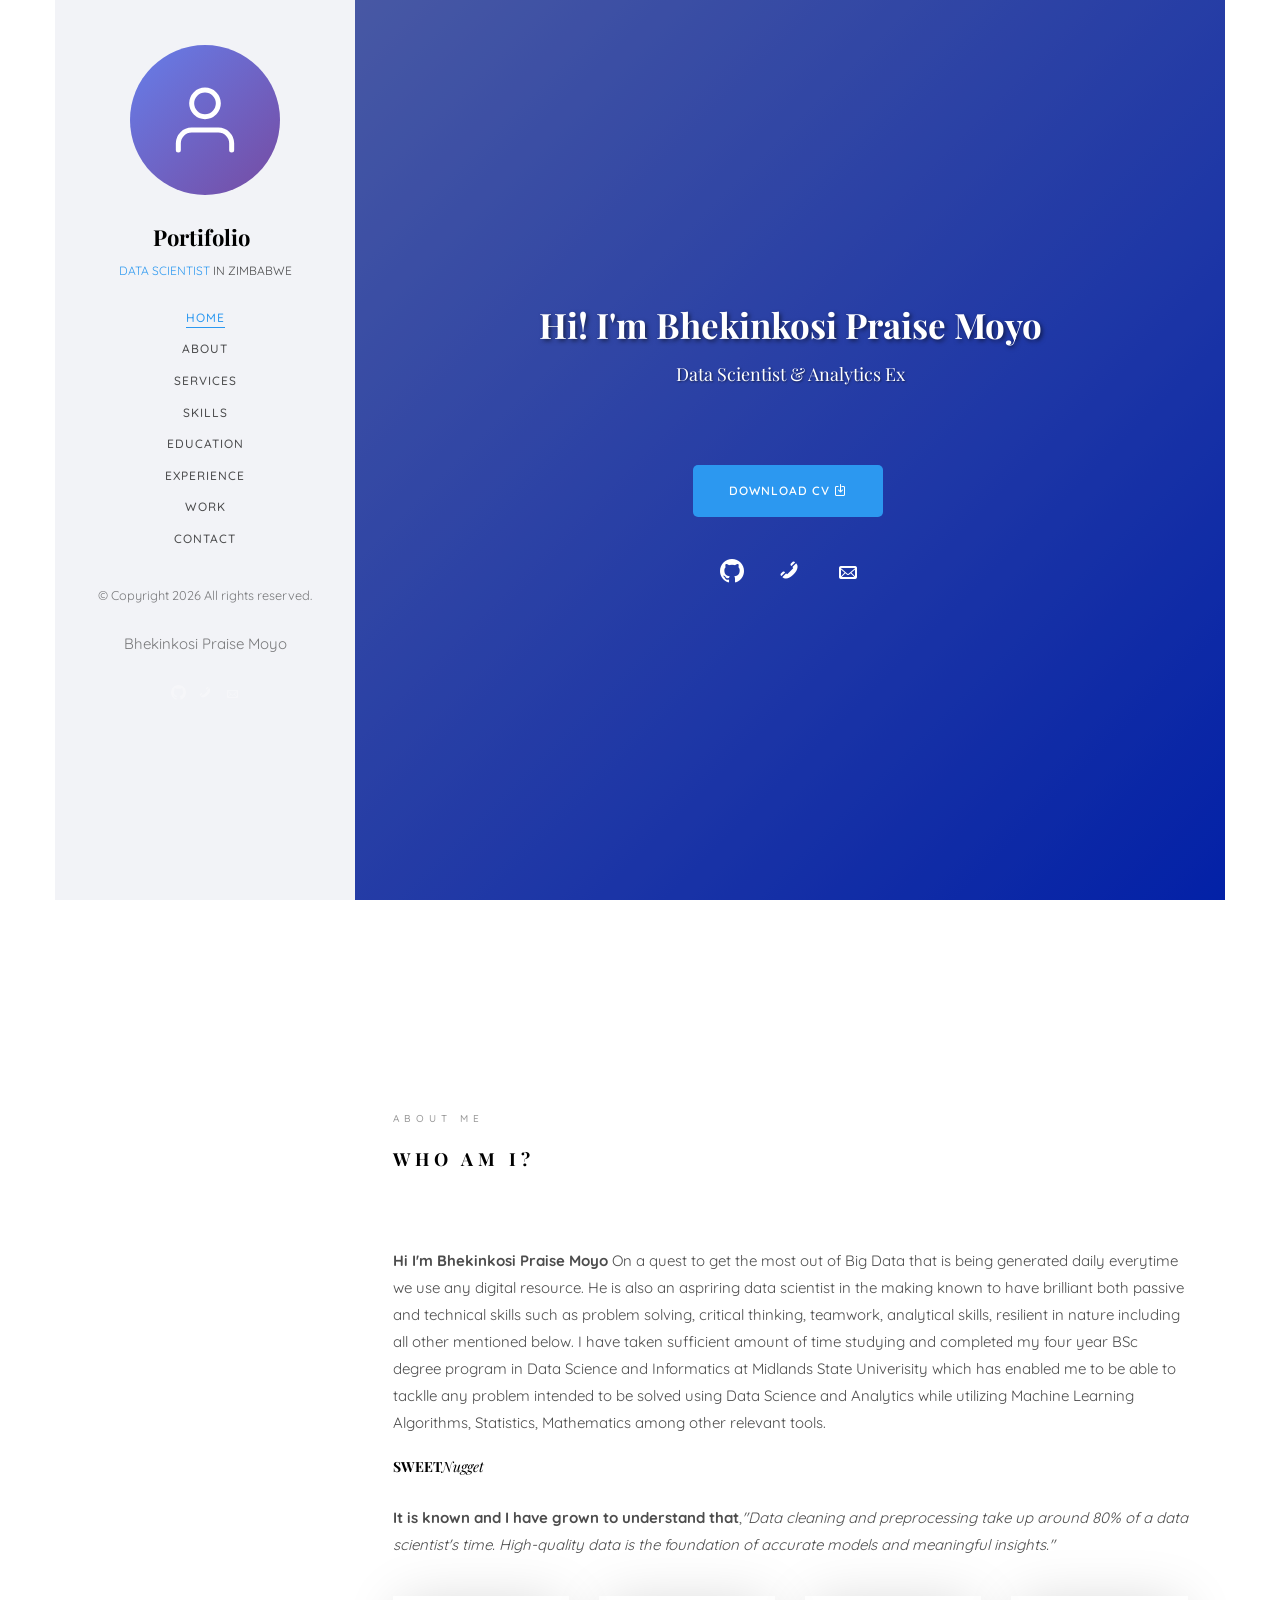
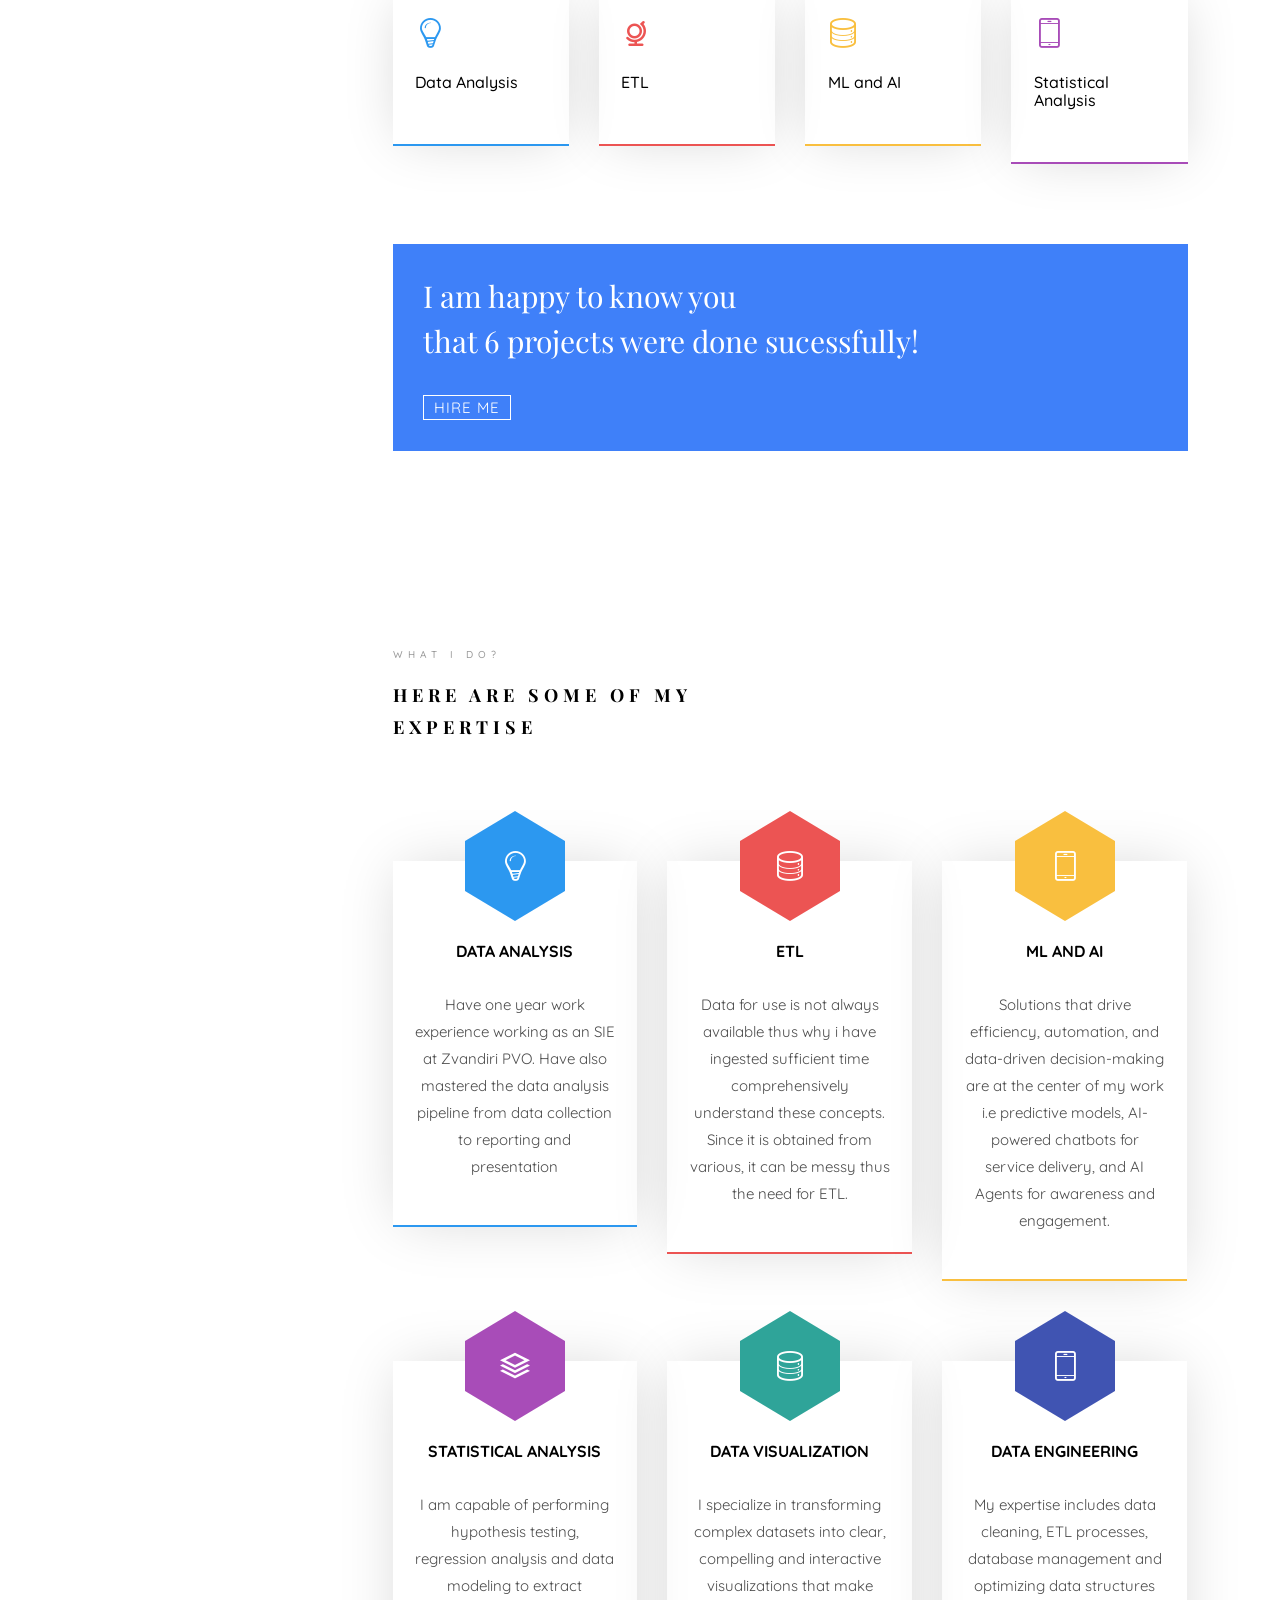
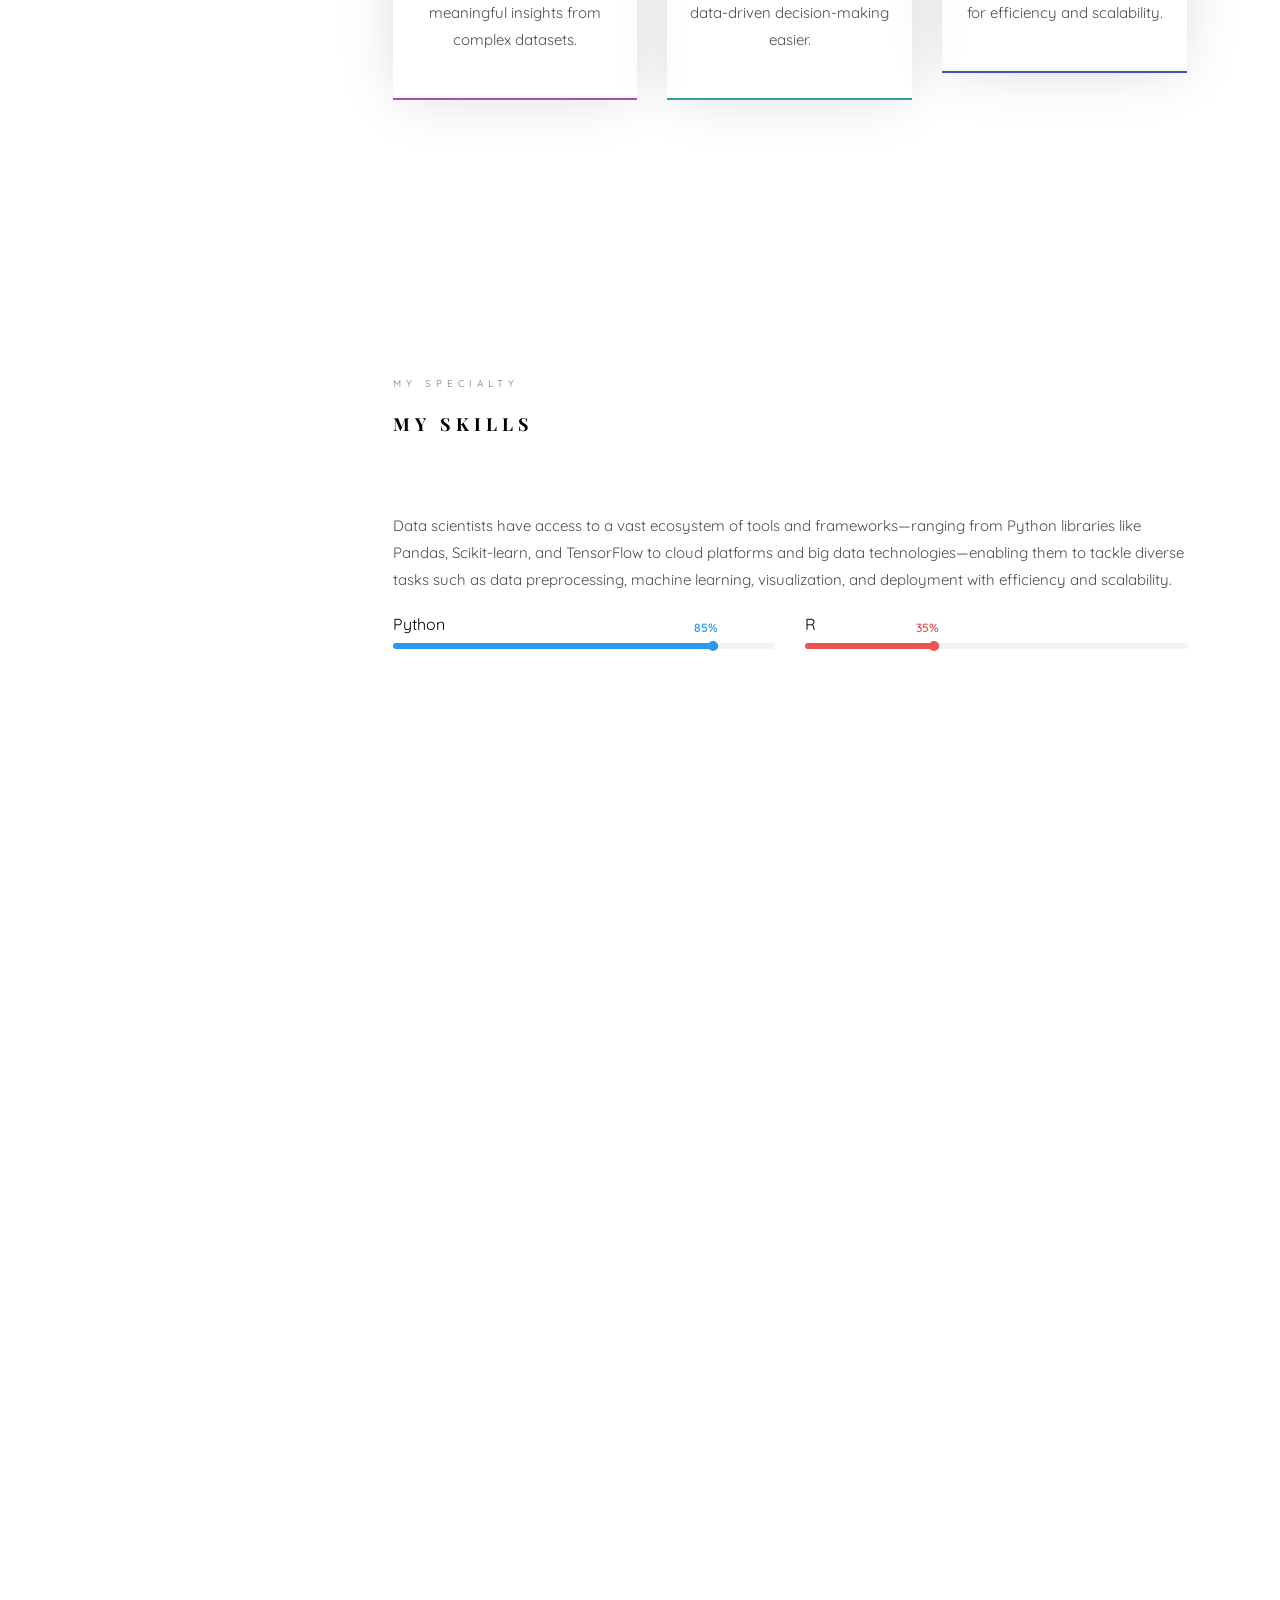
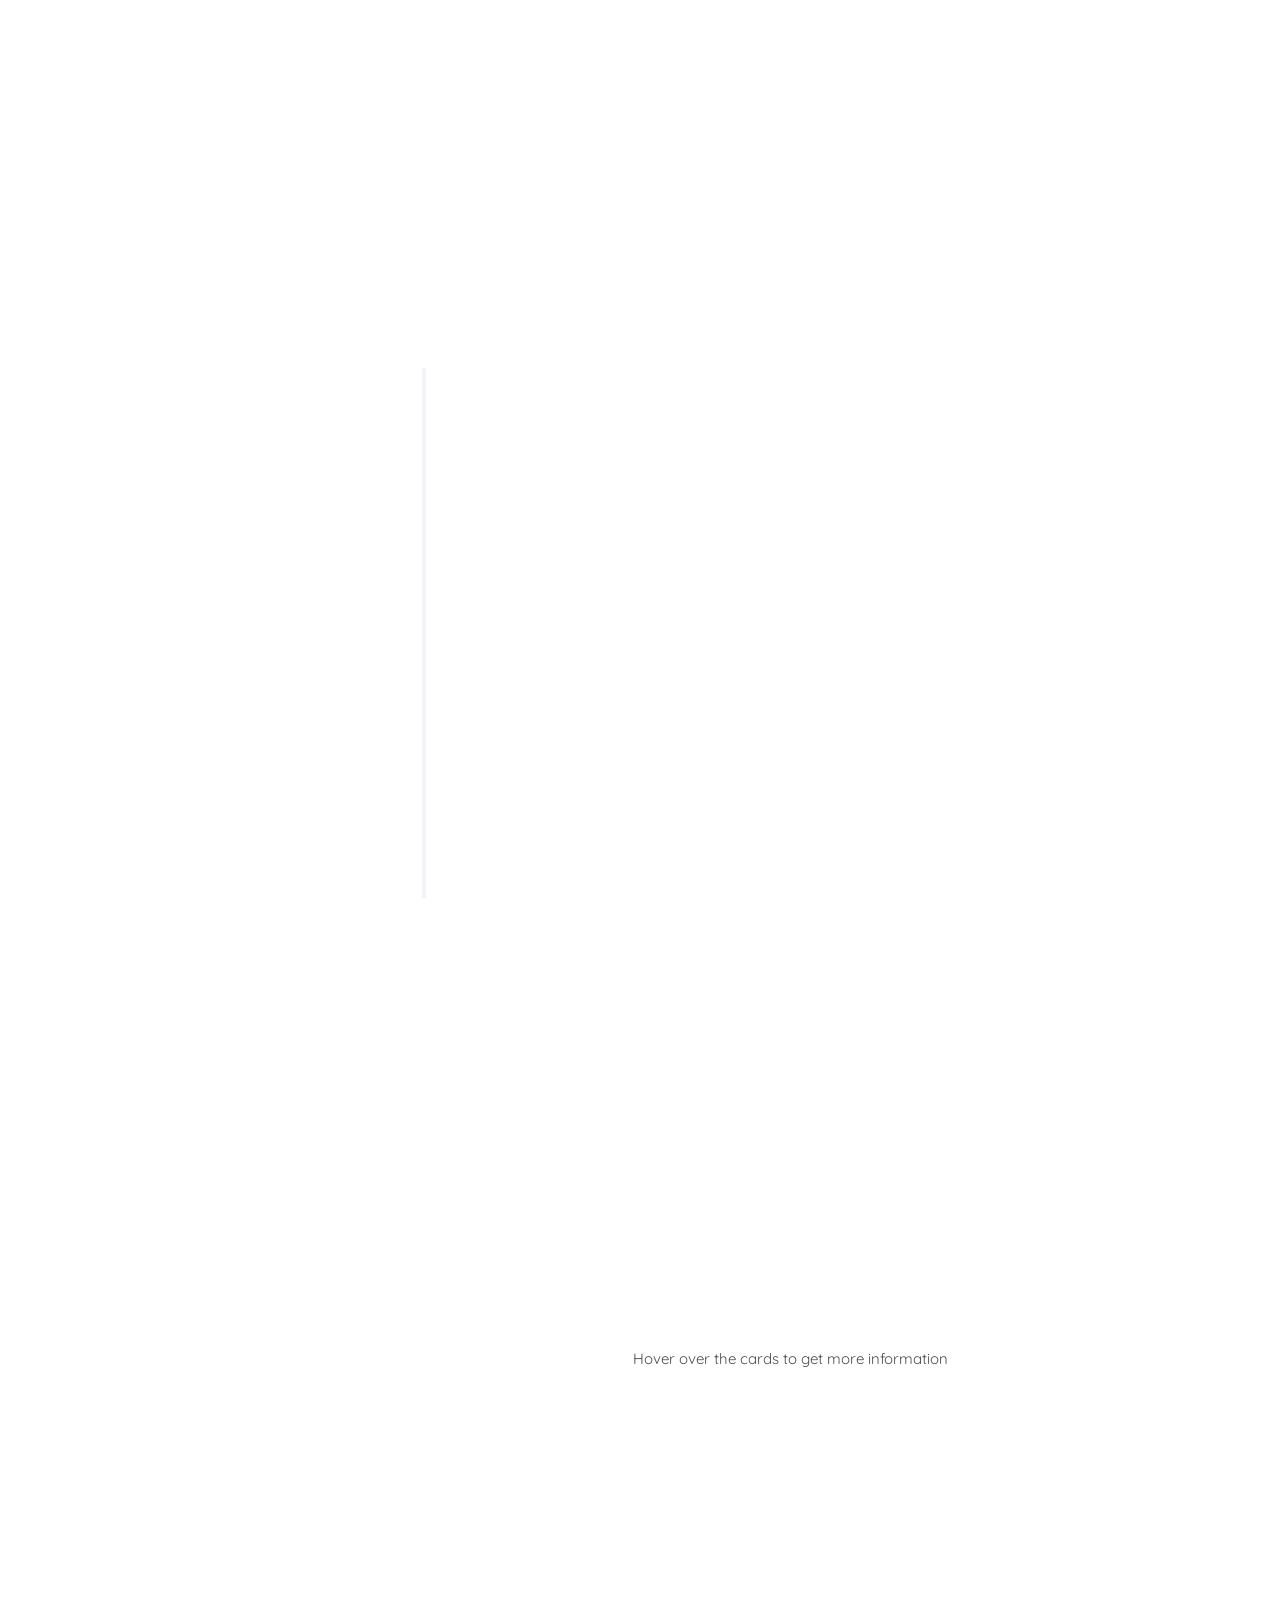
==== commit 569ed10e: "added IBM certification" ====
--- a/index.html
+++ b/index.html
@@ -56,7 +56,12 @@
 		<a href="#" class="js-colorlib-nav-toggle colorlib-nav-toggle" data-toggle="collapse" data-target="#navbar" aria-expanded="false" aria-controls="navbar"><i></i></a>
 		<aside id="colorlib-aside" role="complementary" class="border js-fullheight">
 			<div class="text-center">
-				<div class="author-img" style="background-image: url(images/about.jpg);"></div>
+				<div class="author-img" style="background: linear-gradient(135deg, #667eea 0%, #764ba2 100%); display: flex; align-items: center; justify-content: center;">
+					<svg xmlns="http://www.w3.org/2000/svg" width="80" height="80" viewBox="0 0 24 24" fill="none" stroke="#ffffff" stroke-width="1.5" stroke-linecap="round" stroke-linejoin="round">
+						<path d="M20 21v-2a4 4 0 0 0-4-4H8a4 4 0 0 0-4 4v2"></path>
+						<circle cx="12" cy="7" r="4"></circle>
+					</svg>
+				</div>
 				<h1 id="colorlib-logo"><a href="index.html">Portifolio</a></h1>
 				<span class="position"><a href="#">Data Scientist</a> in Zimbabwe</span>
 			</div>
@@ -79,10 +84,9 @@
 				<p><small>&copy; Copyright <script>document.write(new Date().getFullYear());</script> All rights reserved.</small></p>
 				<p>Bhekinkosi Praise Moyo</p>
 				<ul>
-					<li><a href="https://github.com/becky-moyo" target="_blank" title="GitHub"><i class="icon-github"></i></a></li>
+					<li><a href="https://github.com/becky-moyo?tab=repositories" target="_blank" title="GitHub"><i class="icon-github"></i></a></li>
 					<li><a href="https://api.whatsapp.com/send?phone=263787459664&text=I%20saw%20your%20portfolio%20and%20I%20am%20interested%20in%20hiring%20you" target="_blank" title="WhatsApp"><i class="icon-phone"></i></a></li>
 					<li><a href="mailto:bhekinkosipraisem@gmail.com?subject=I%20am%20interested%20in%20hiring%20you" title="Email"><i class="icon-mail"></i></a></li>
-					<li><a href="#" data-nav-section="contact" title="Contact"><i class="icon-bubble"></i></a></li>
 				</ul>
 			</div>
 
@@ -101,7 +105,7 @@
 									<a href="docs/Finale_CV_For_Bhekinkosi Praise Moyo___.pdf" class="btn btn-primary btn-lg" download style="background: #2c98f0; border: none; padding: 15px 35px; font-weight: 600; border-radius: 5px;">Download CV <i class="icon-download4"></i></a>
 								</div>
 								<div class="social-links" style="margin-top: 30px;">
-									<a href="https://github.com/becky-moyo" target="_blank" style="color: #fff; font-size: 24px; margin: 0 15px; transition: all 0.3s ease;" title="GitHub"><i class="icon-github"></i></a>
+									<a href="https://github.com/becky-moyo?tab=repositories" target="_blank" style="color: #fff; font-size: 24px; margin: 0 15px; transition: all 0.3s ease;" title="GitHub"><i class="icon-github"></i></a>
 									<a href="https://api.whatsapp.com/send?phone=263787459664&text=I%20saw%20your%20portfolio%20and%20I%20am%20interested%20in%20hiring%20you" target="_blank" style="color: #fff; font-size: 24px; margin: 0 15px; transition: all 0.3s ease;" title="WhatsApp"><i class="icon-phone"></i></a>
 									<a href="mailto:bhekinkosipraisem@gmail.com?subject=I%20am%20interested%20in%20hiring%20you" style="color: #fff; font-size: 24px; margin: 0 15px; transition: all 0.3s ease;" title="Email"><i class="icon-mail"></i></a>
 								</div>
@@ -412,7 +416,7 @@
 									    <div id="collapseFour" class="panel-collapse collapse" role="tabpanel" aria-labelledby="headingFour">
 									        <div class="panel-body">
 									            <p>Gained this certification in January 2025</p>
-									            <p><a href="docs/Bhekinkosi Moyo - Intro to Machine Learning.png" target="_blank" class="btn btn-primary btn-sm">View Certificate</a></p>
+									            <p><a href="docs/AI_Fundamentals_with_IBM_SkillsBuild_certififate.pdf" target="_blank" class="btn btn-primary btn-sm">View Certificate</a></p>
 									        </div>
 									    </div>
 									</div>
@@ -427,6 +431,7 @@
 									    <div id="collapseFive" class="panel-collapse collapse" role="tabpanel" aria-labelledby="headingFive">
 									        <div class="panel-body">
 									            <p>I excelled in both my <strong>'O' Level</strong> and  <strong>'A' Level</strong>. I passed my O's with <strong>seven(<em>7</em>)</strong> including <strong>Mathematics</strong>(<em>A</em>),<strong>English</strong>(<em>B</em>) and <strong>Combined Science</strong><em>(A)</em> and A's with <strong>11</strong>poInts</p>	
+									            <p><a href="docs/Certified Copies For Bhekinkosi PraiseMoyo.pdf" target="_blank" class="btn btn-primary btn-sm">View Certified Copies</a></p>
 									        </div>
 									    </div>
 									</div>
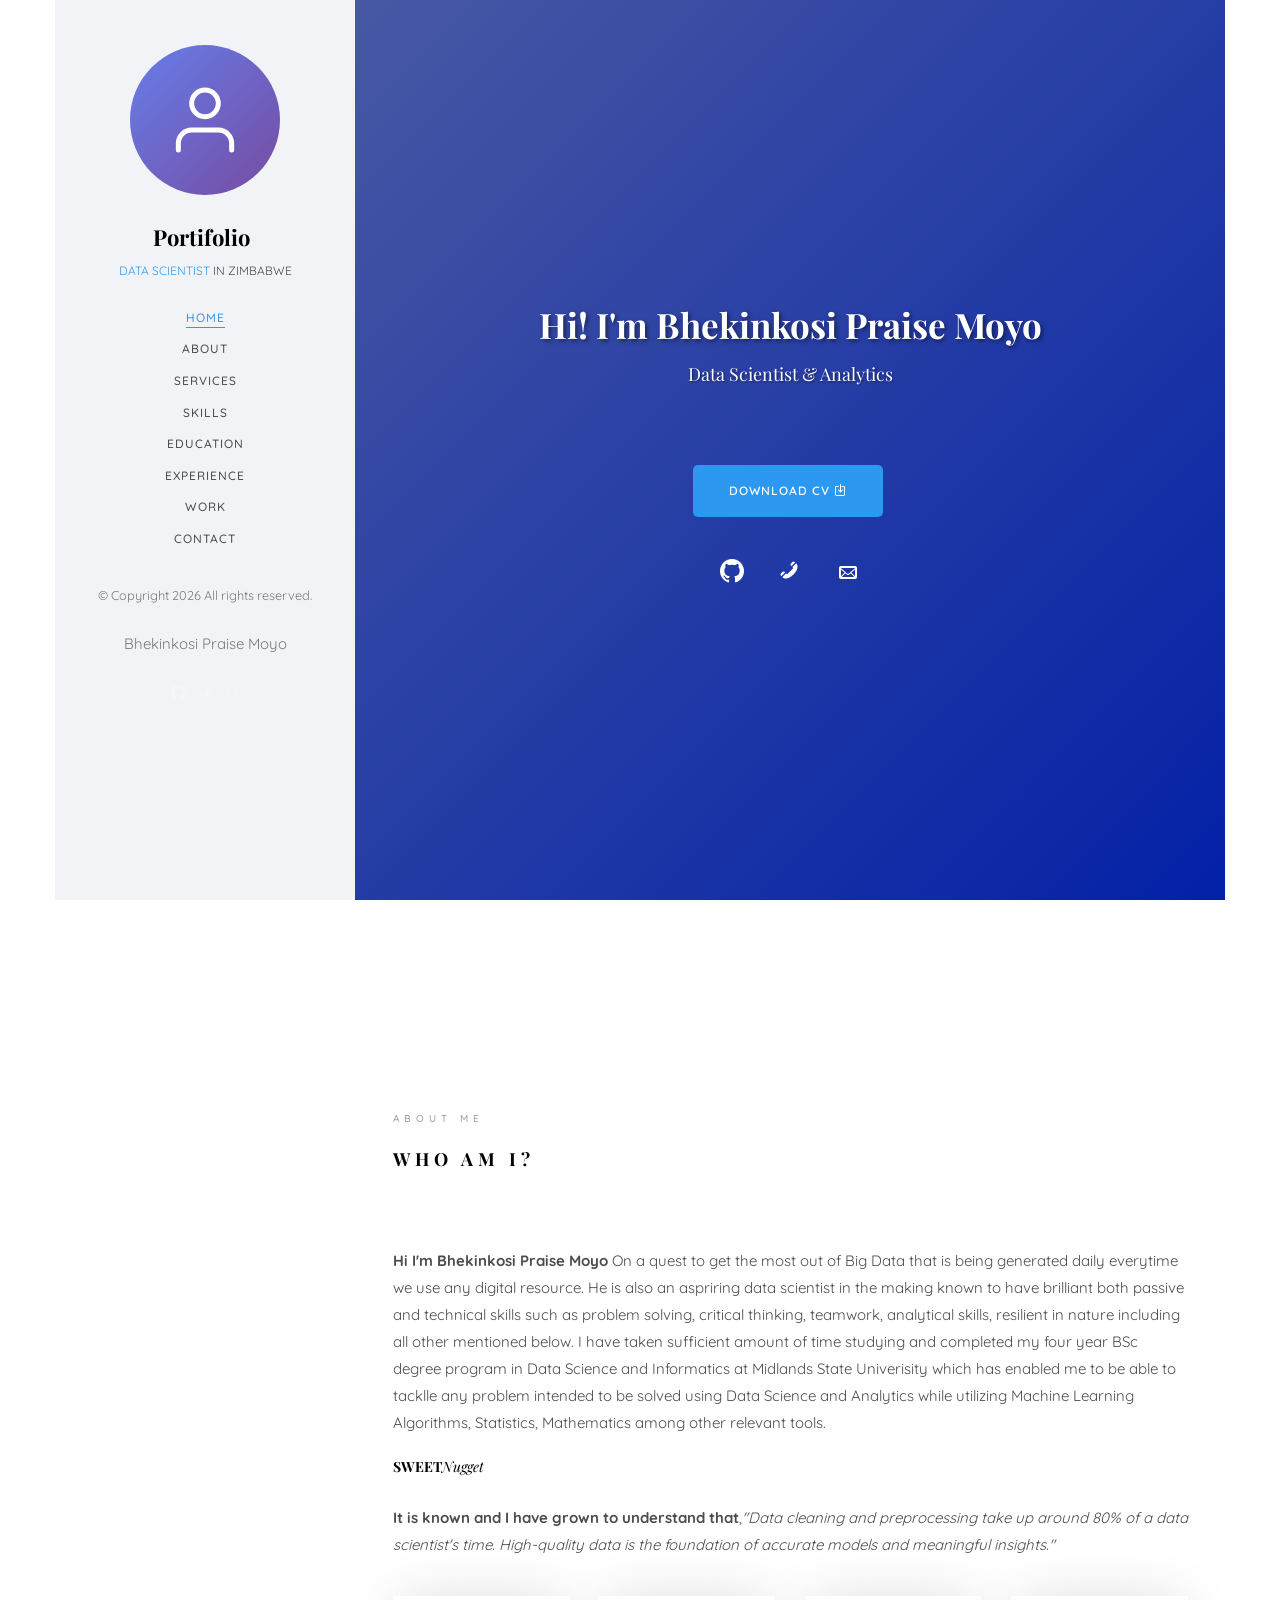
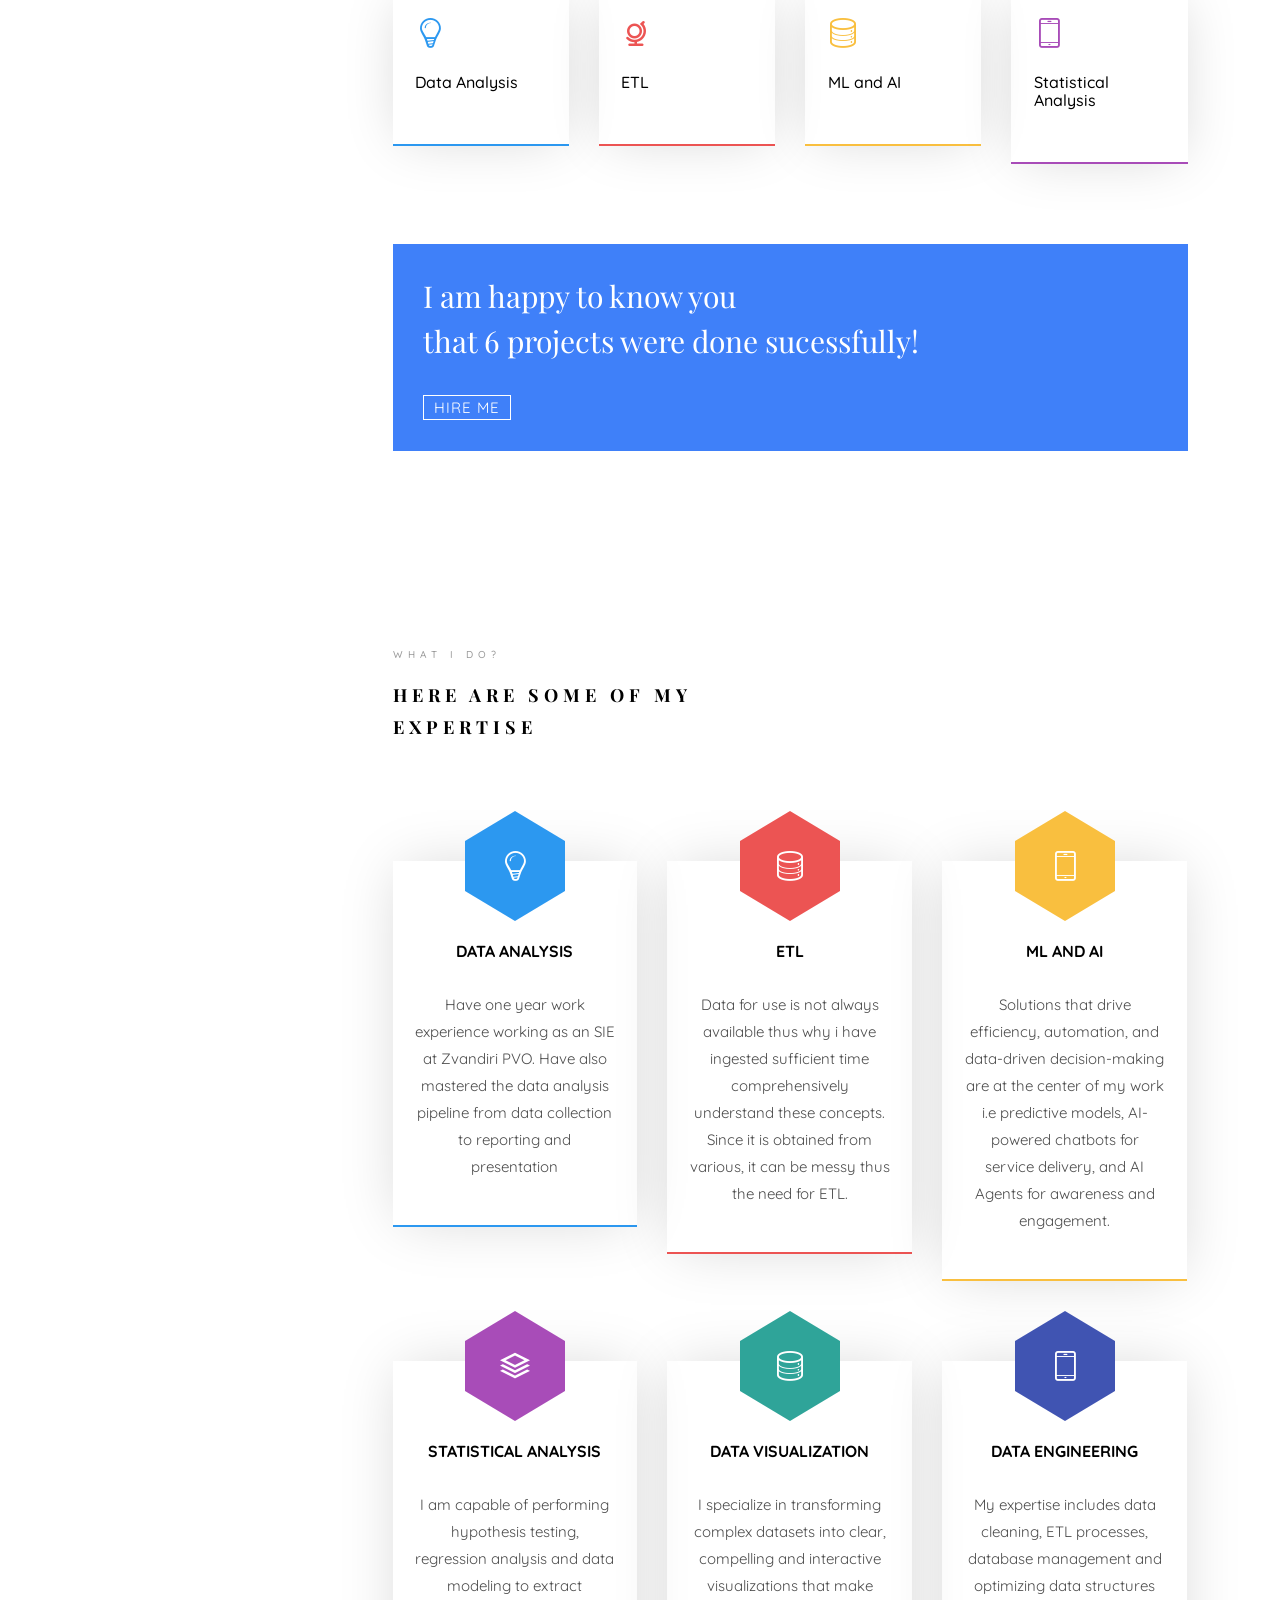
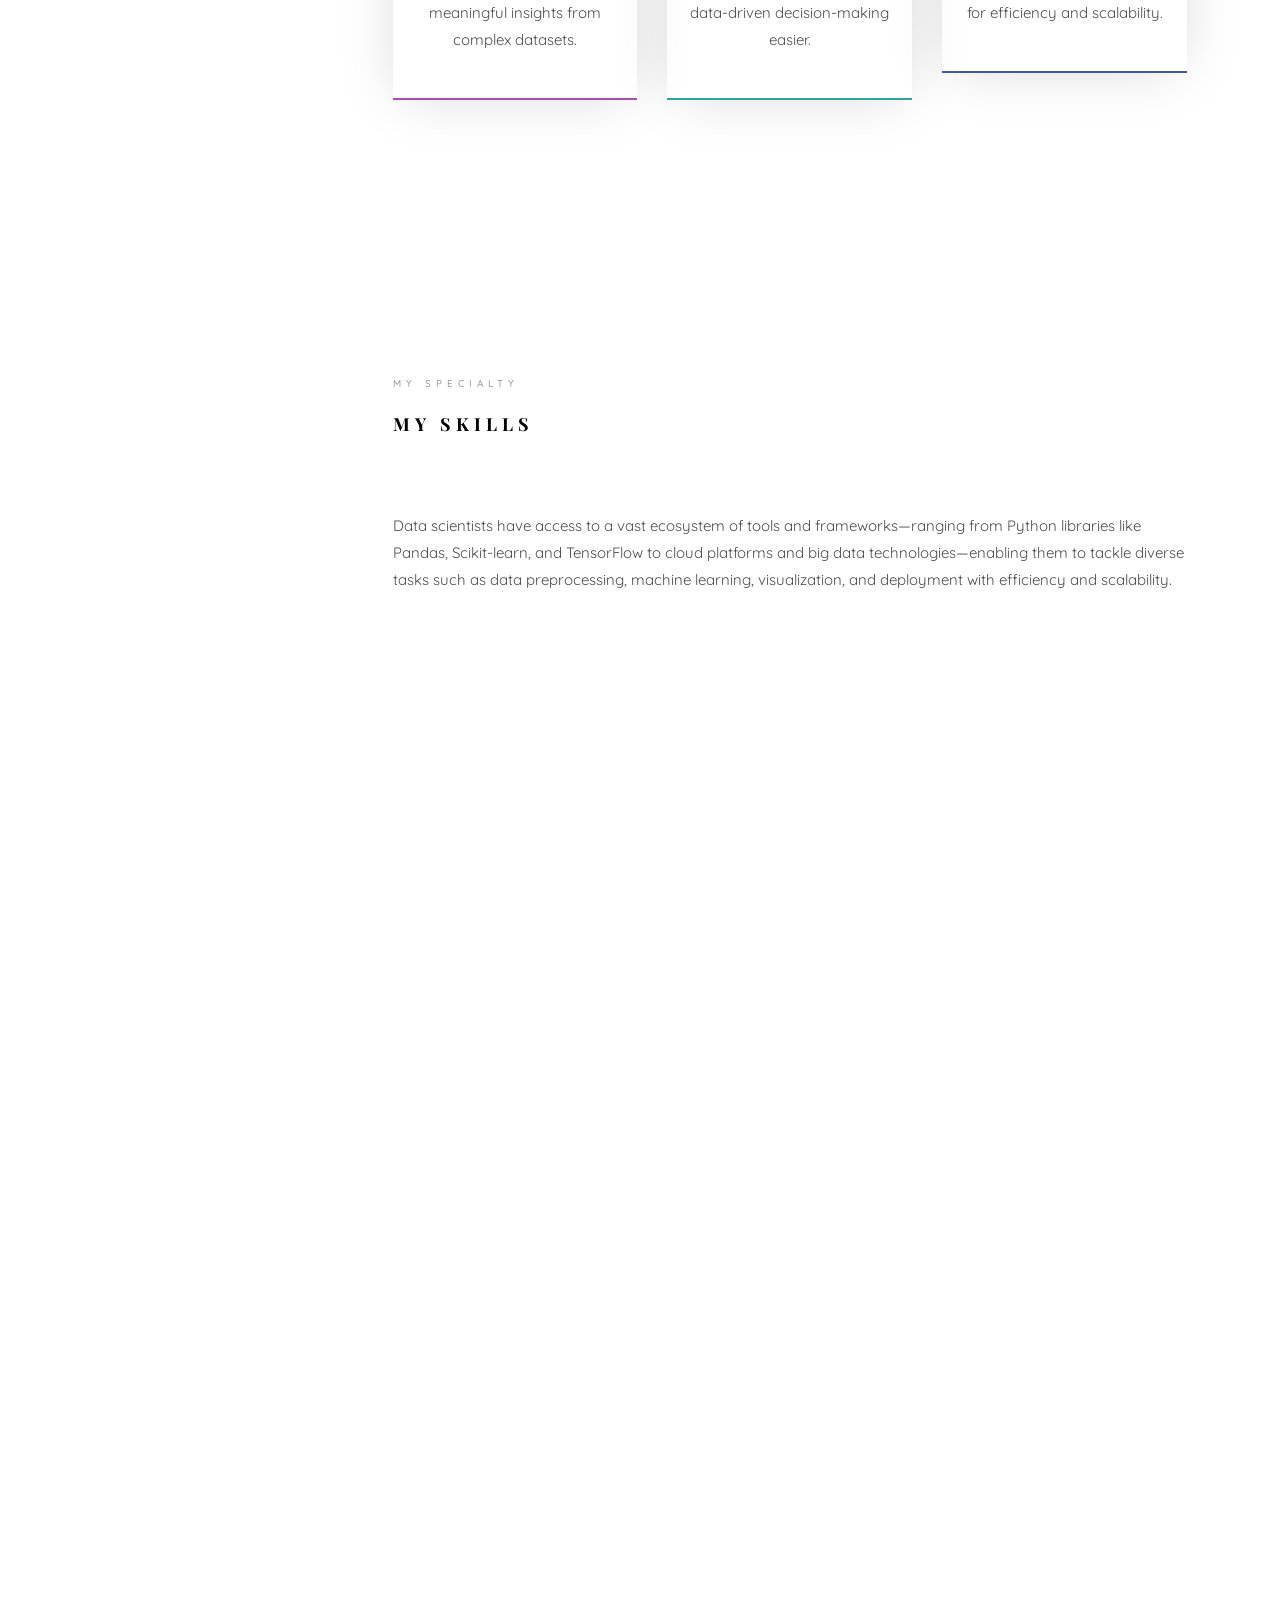
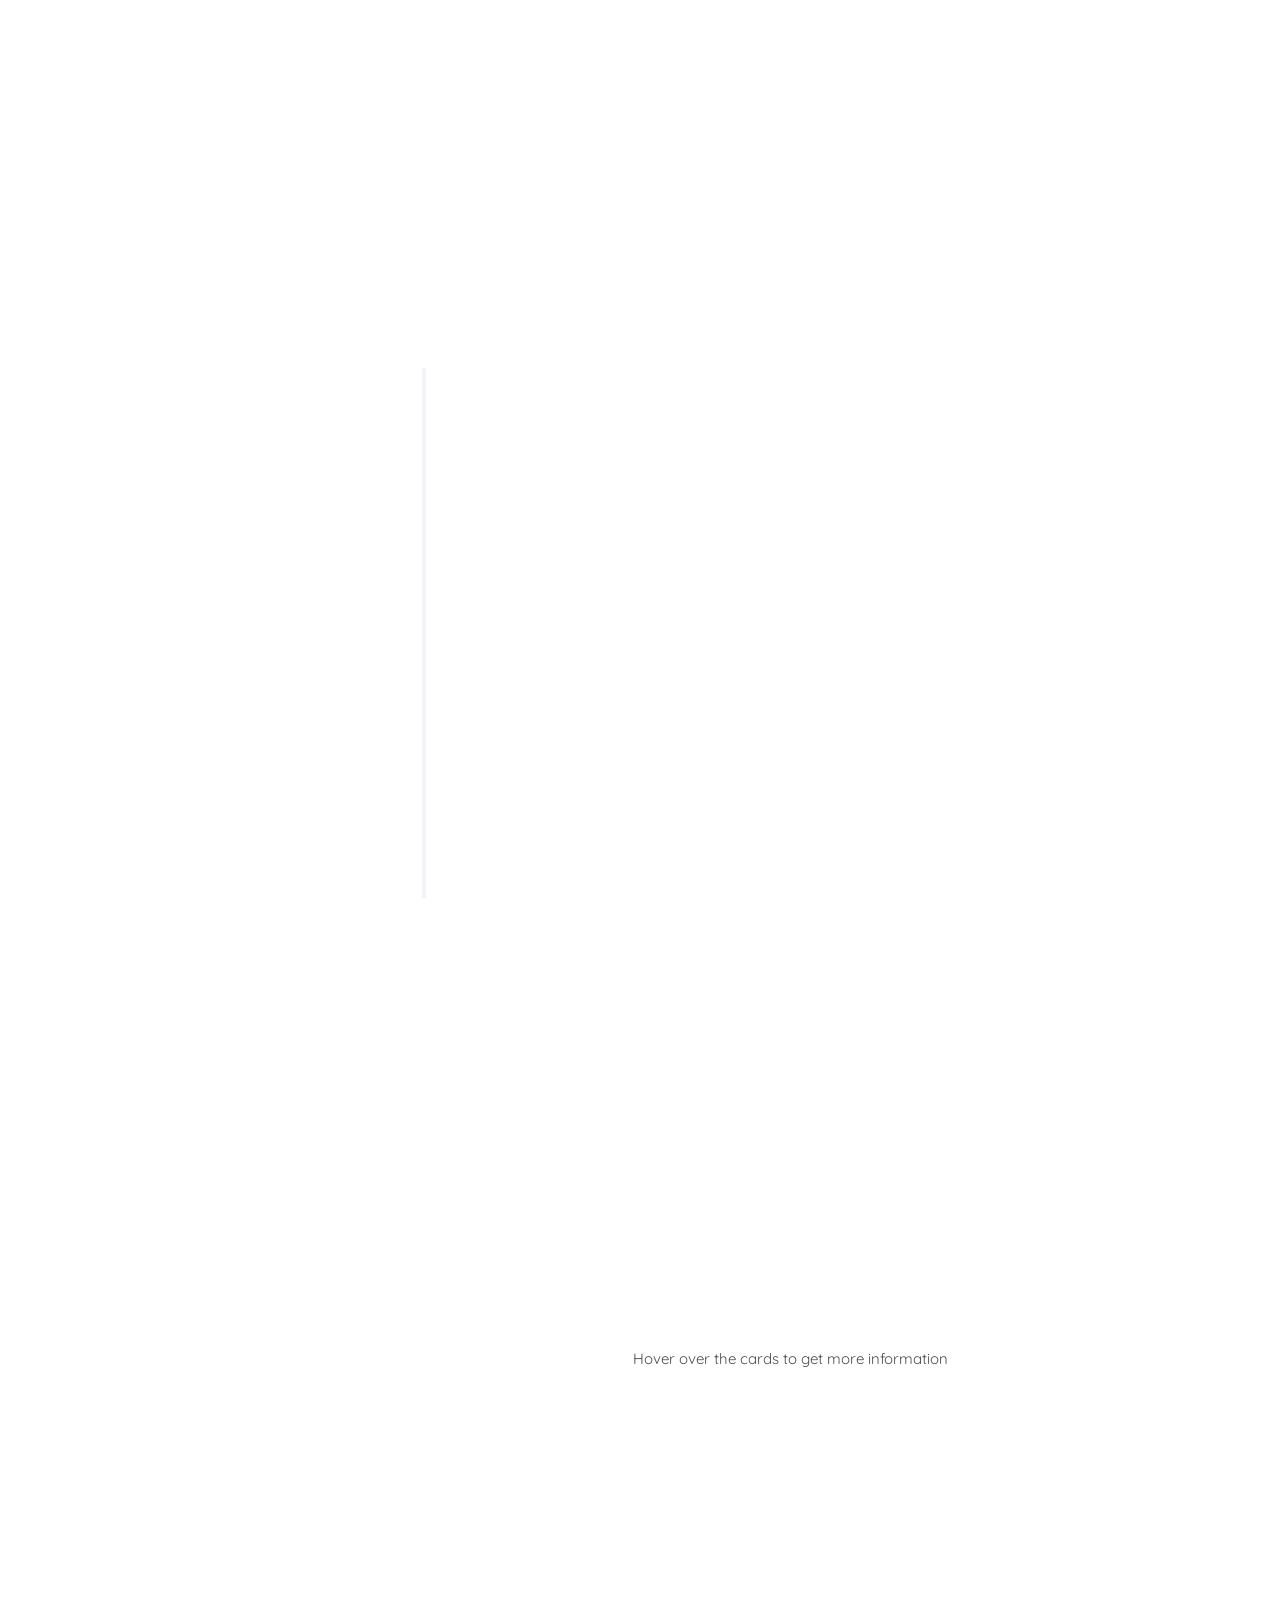
==== commit cd60ef30: "updated v" ====
--- a/index.html
+++ b/index.html
@@ -102,7 +102,7 @@
 								<h1 style="color: #fff; font-size: 3.5rem; font-weight: 700; margin-bottom: 20px; text-shadow: 2px 2px 4px rgba(0,0,0,0.5);">Hi! I'm Bhekinkosi Praise Moyo</h1>
 								<h2 id="typewriter" style="color: #fff; font-size: 1.8rem; font-weight: 400; margin-bottom: 30px; min-height: 60px; text-shadow: 1px 1px 2px rgba(0,0,0,0.5);"></h2>
 								<div class="hero-buttons" style="margin-top: 40px;">
-									<a href="docs/Finale_CV_For_Bhekinkosi Praise Moyo___.pdf" class="btn btn-primary btn-lg" download style="background: #2c98f0; border: none; padding: 15px 35px; font-weight: 600; border-radius: 5px;">Download CV <i class="icon-download4"></i></a>
+									<a href="docs/Finale_CV_FOR_Bhekinkosi Praise Moyo___" class="btn btn-primary btn-lg" download style="background: #2c98f0; border: none; padding: 15px 35px; font-weight: 600; border-radius: 5px;">Download CV <i class="icon-download4"></i></a>
 								</div>
 								<div class="social-links" style="margin-top: 30px;">
 									<a href="https://github.com/becky-moyo?tab=repositories" target="_blank" style="color: #fff; font-size: 24px; margin: 0 15px; transition: all 0.3s ease;" title="GitHub"><i class="icon-github"></i></a>
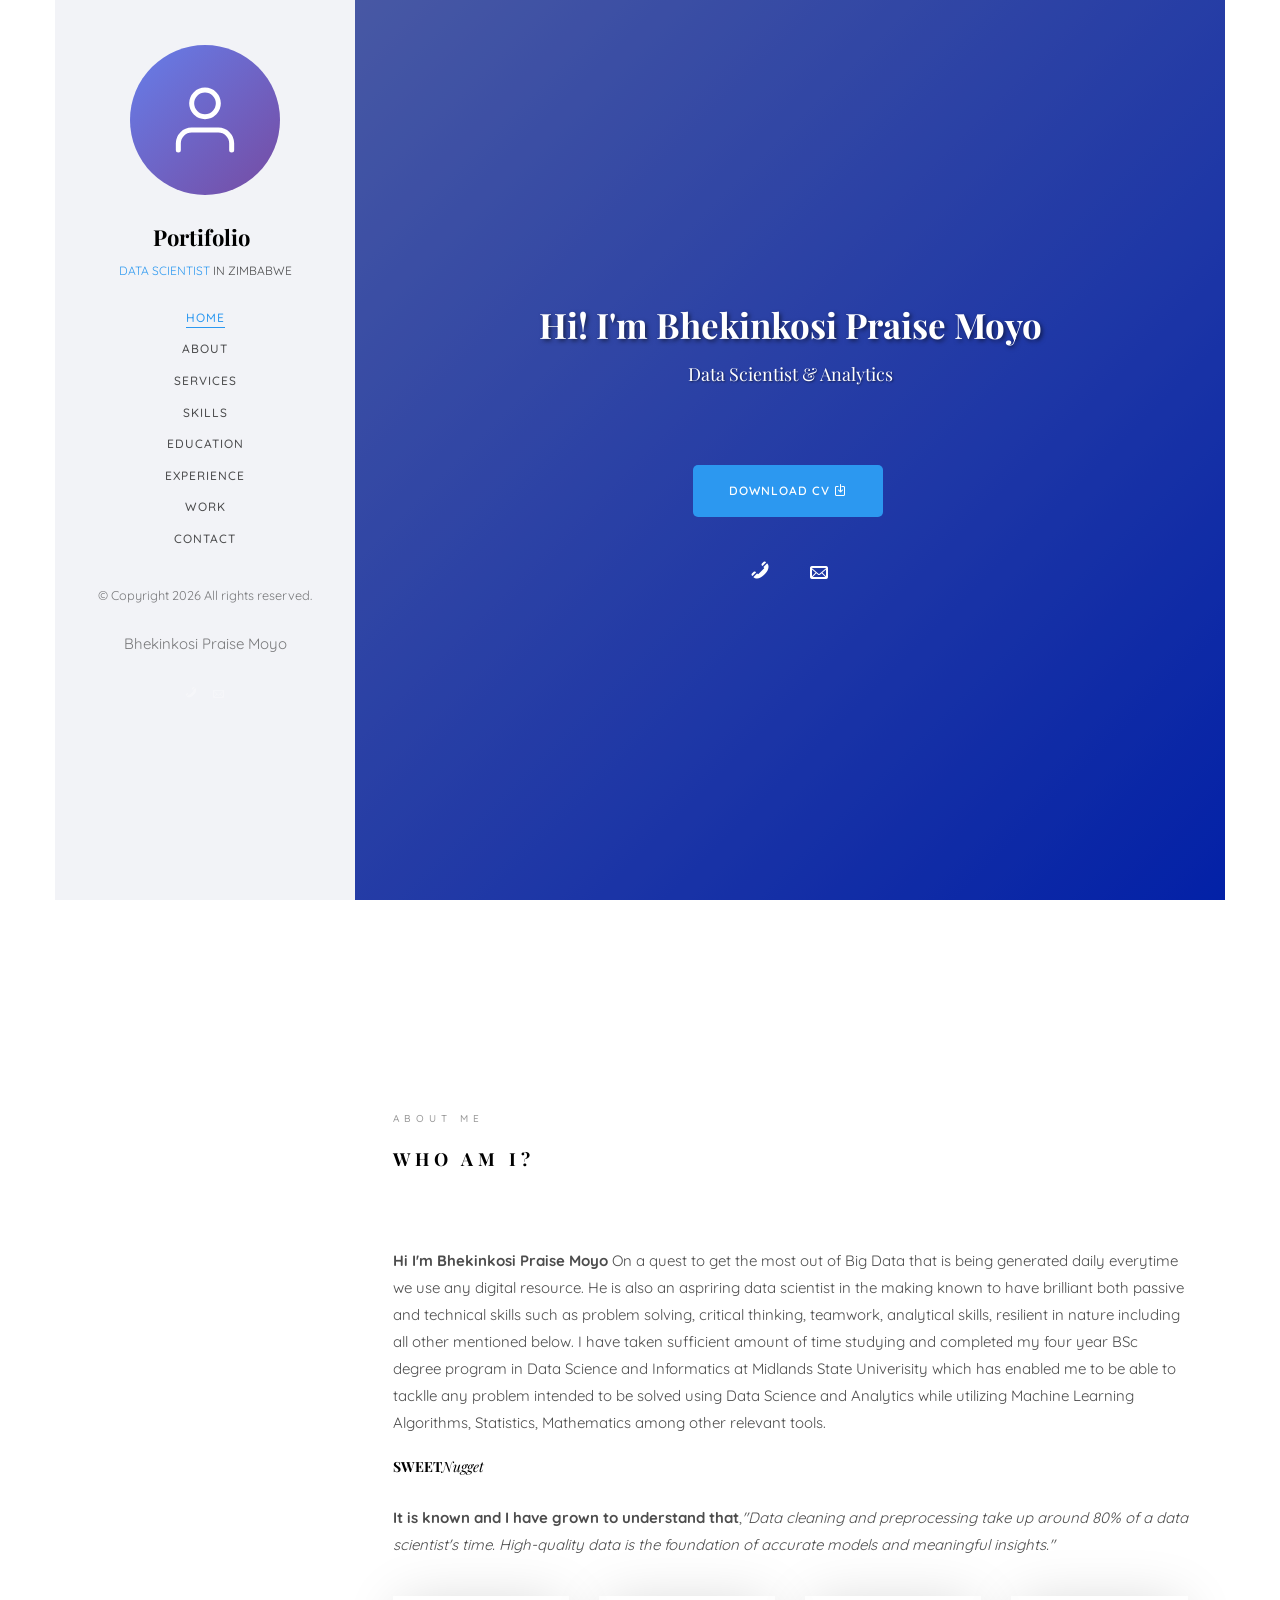
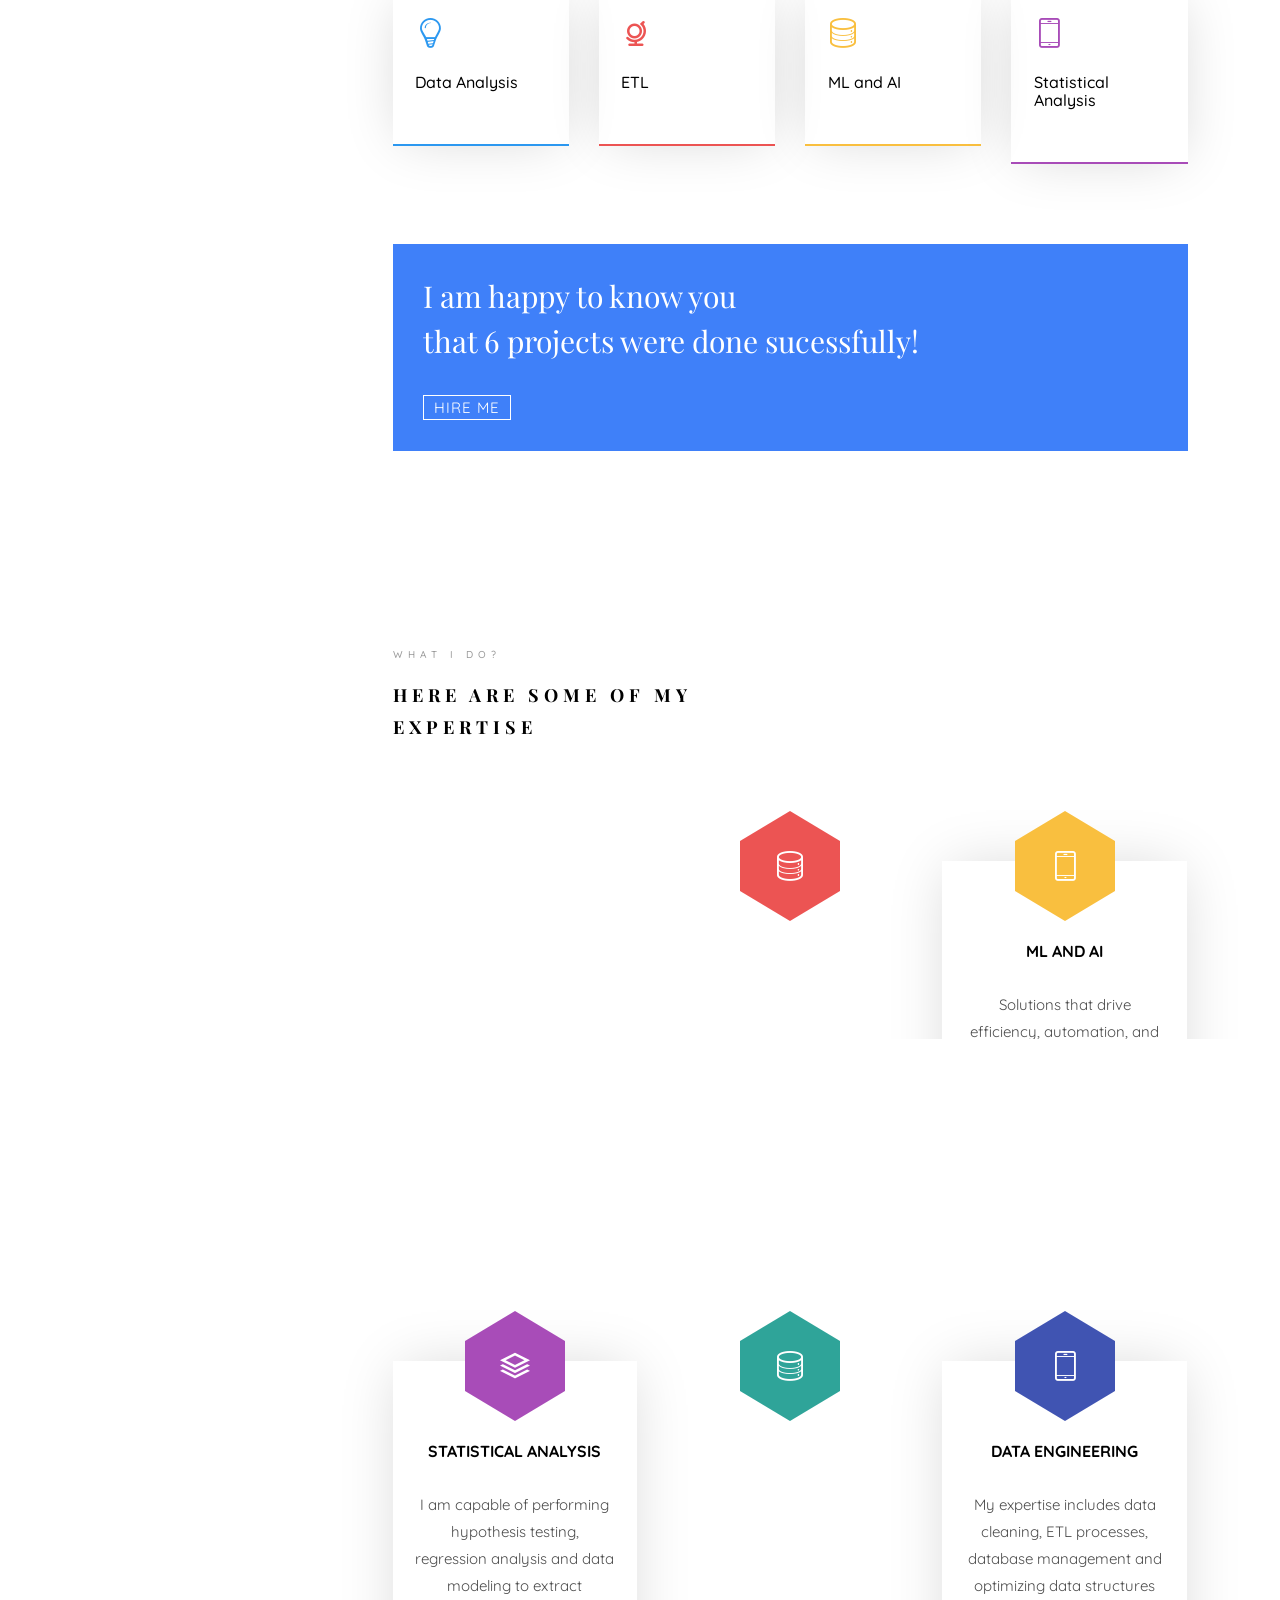
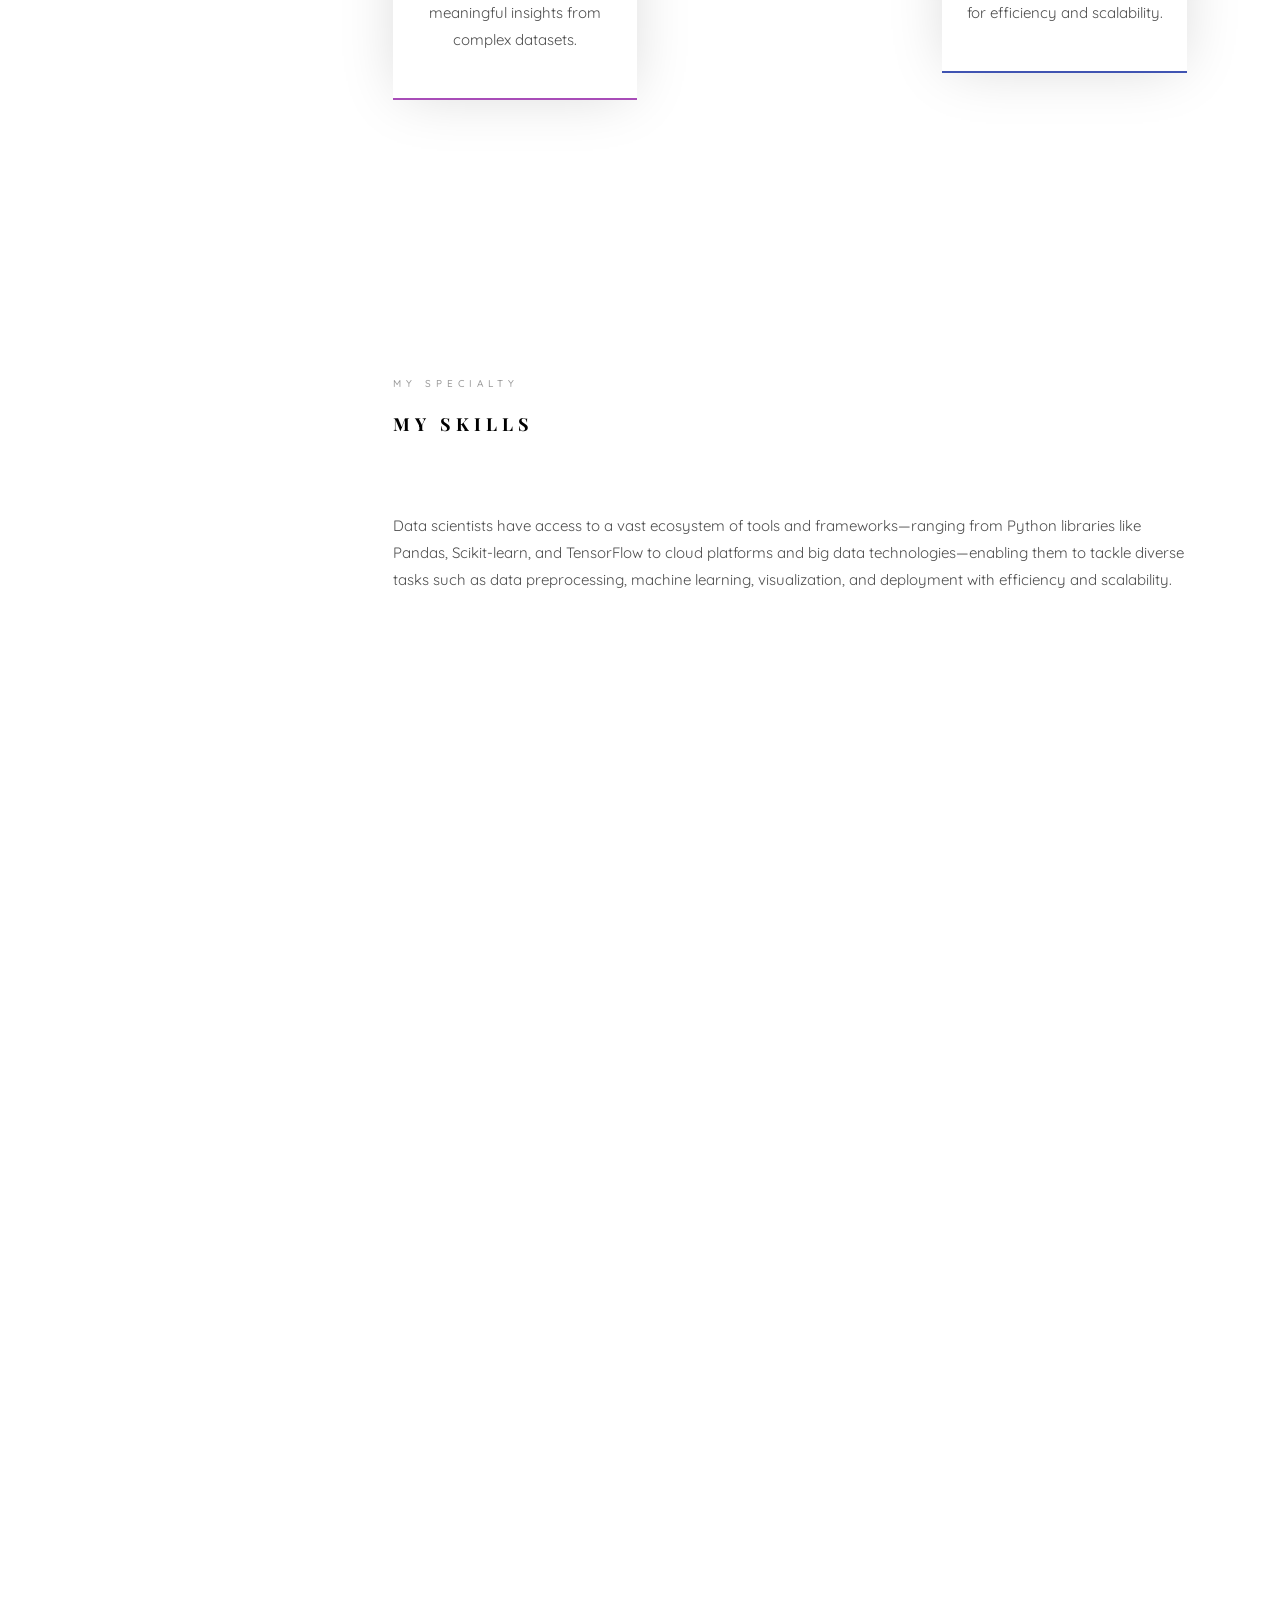
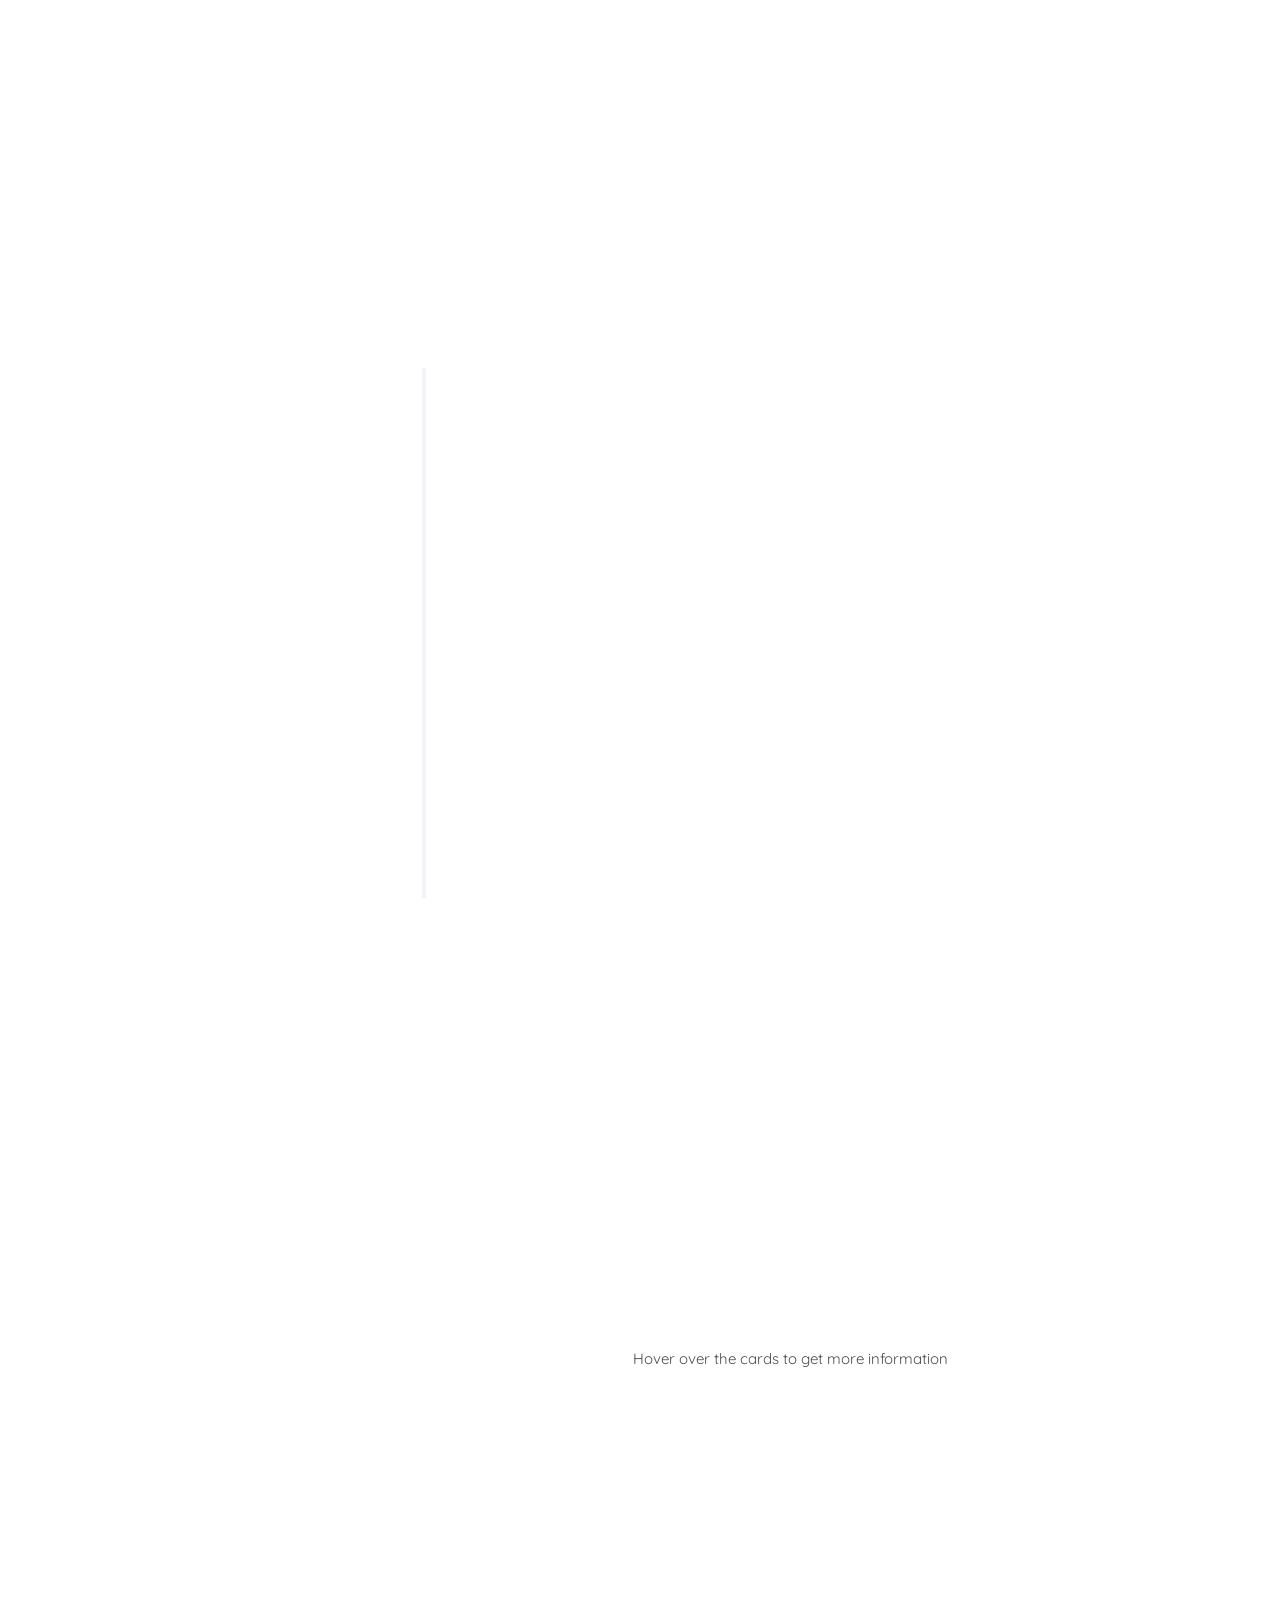
==== commit 7ca8b65d: "updated" ====
--- a/index.html
+++ b/index.html
@@ -84,7 +84,6 @@
 				<p><small>&copy; Copyright <script>document.write(new Date().getFullYear());</script> All rights reserved.</small></p>
 				<p>Bhekinkosi Praise Moyo</p>
 				<ul>
-					<li><a href="https://github.com/becky-moyo?tab=repositories" target="_blank" title="GitHub"><i class="icon-github"></i></a></li>
 					<li><a href="https://api.whatsapp.com/send?phone=263787459664&text=I%20saw%20your%20portfolio%20and%20I%20am%20interested%20in%20hiring%20you" target="_blank" title="WhatsApp"><i class="icon-phone"></i></a></li>
 					<li><a href="mailto:bhekinkosipraisem@gmail.com?subject=I%20am%20interested%20in%20hiring%20you" title="Email"><i class="icon-mail"></i></a></li>
 				</ul>
@@ -105,7 +104,6 @@
 									<a href="docs/Finale_CV_FOR_Bhekinkosi Praise Moyo___" class="btn btn-primary btn-lg" download style="background: #2c98f0; border: none; padding: 15px 35px; font-weight: 600; border-radius: 5px;">Download CV <i class="icon-download4"></i></a>
 								</div>
 								<div class="social-links" style="margin-top: 30px;">
-									<a href="https://github.com/becky-moyo?tab=repositories" target="_blank" style="color: #fff; font-size: 24px; margin: 0 15px; transition: all 0.3s ease;" title="GitHub"><i class="icon-github"></i></a>
 									<a href="https://api.whatsapp.com/send?phone=263787459664&text=I%20saw%20your%20portfolio%20and%20I%20am%20interested%20in%20hiring%20you" target="_blank" style="color: #fff; font-size: 24px; margin: 0 15px; transition: all 0.3s ease;" title="WhatsApp"><i class="icon-phone"></i></a>
 									<a href="mailto:bhekinkosipraisem@gmail.com?subject=I%20am%20interested%20in%20hiring%20you" style="color: #fff; font-size: 24px; margin: 0 15px; transition: all 0.3s ease;" title="Email"><i class="icon-mail"></i></a>
 								</div>
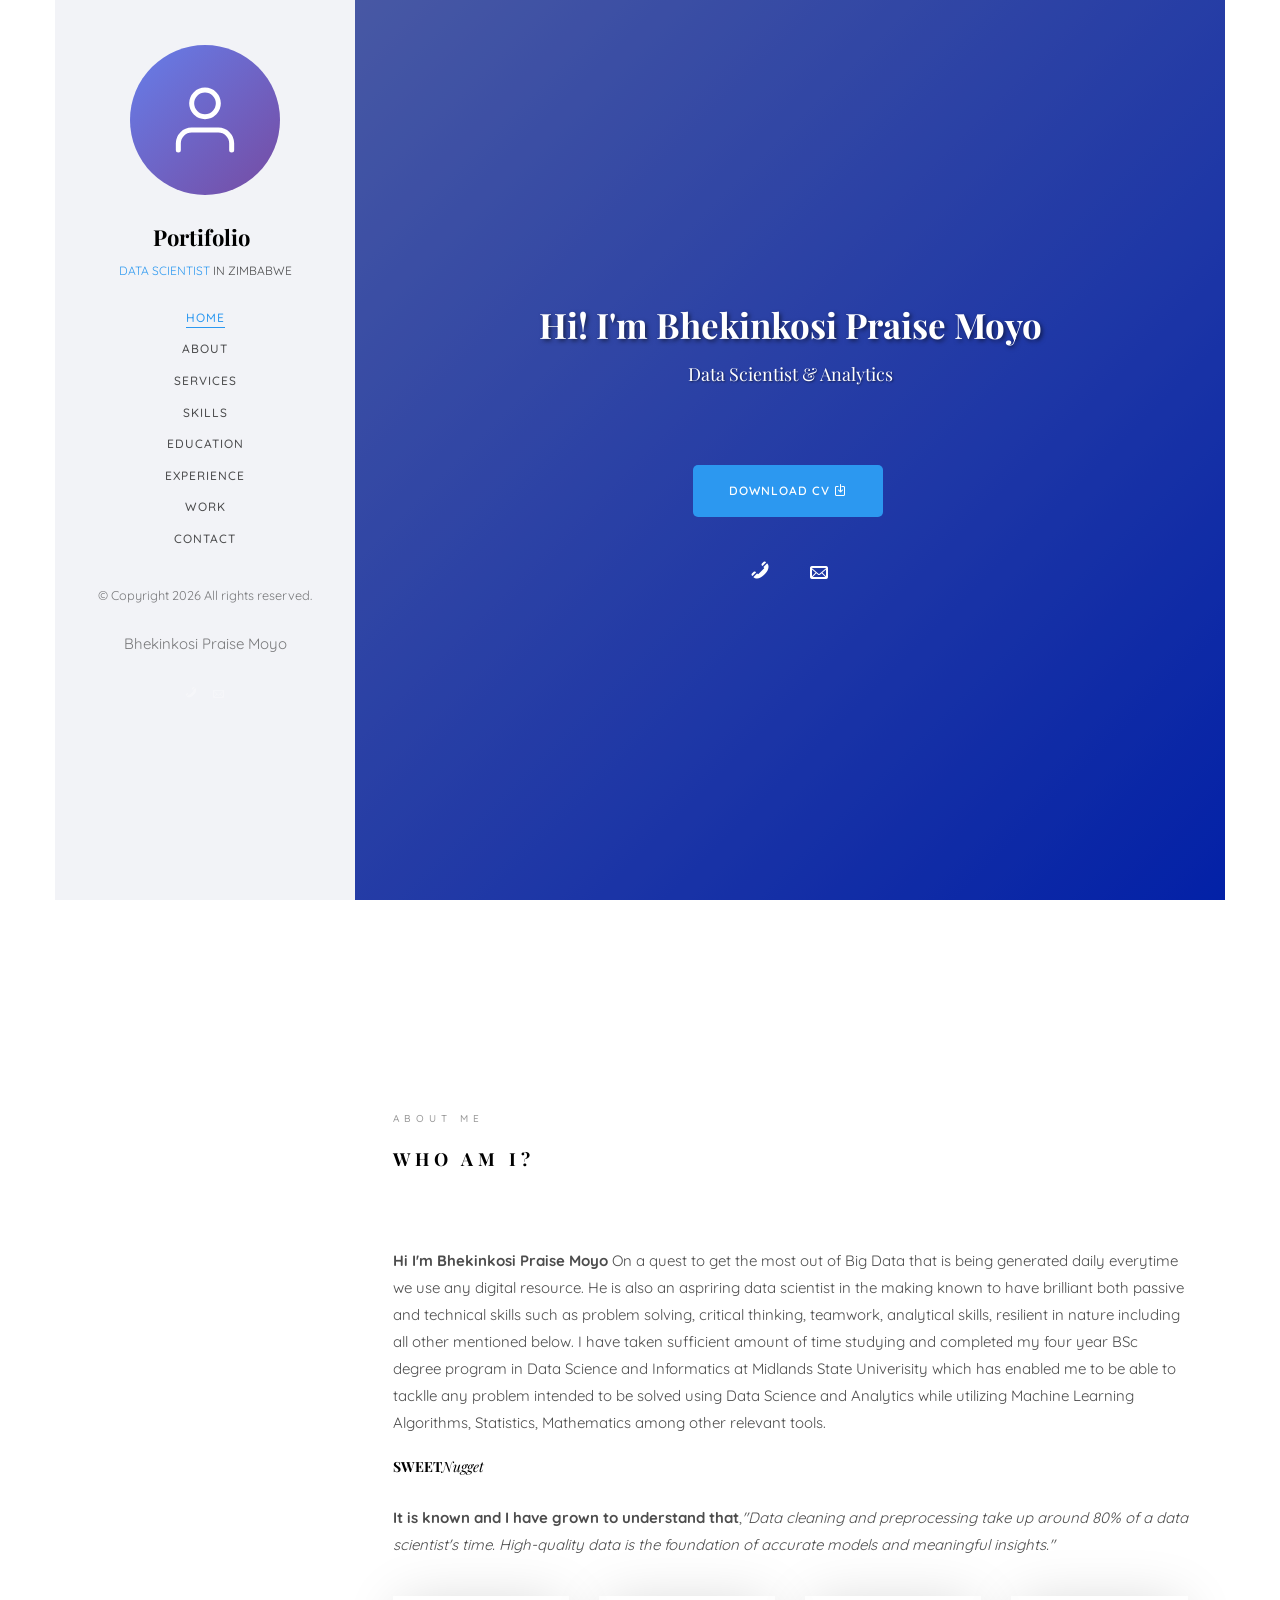
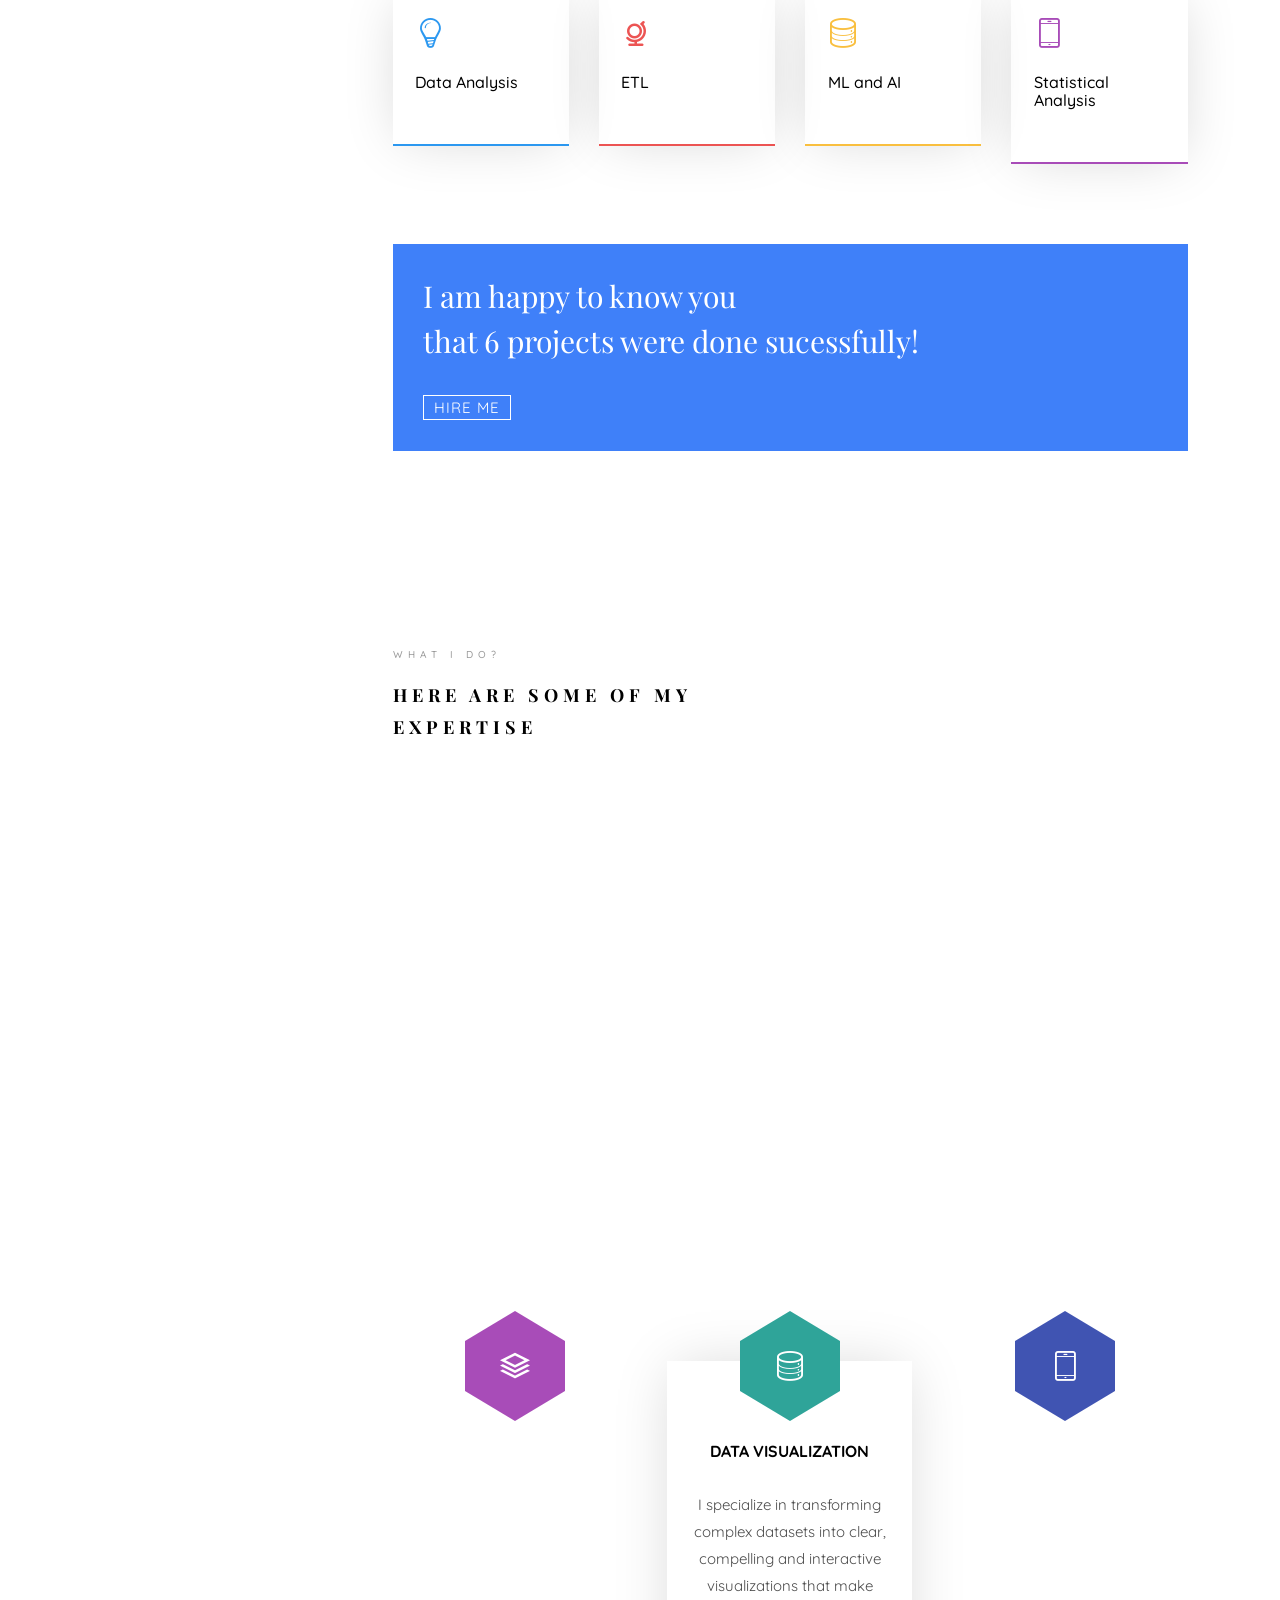
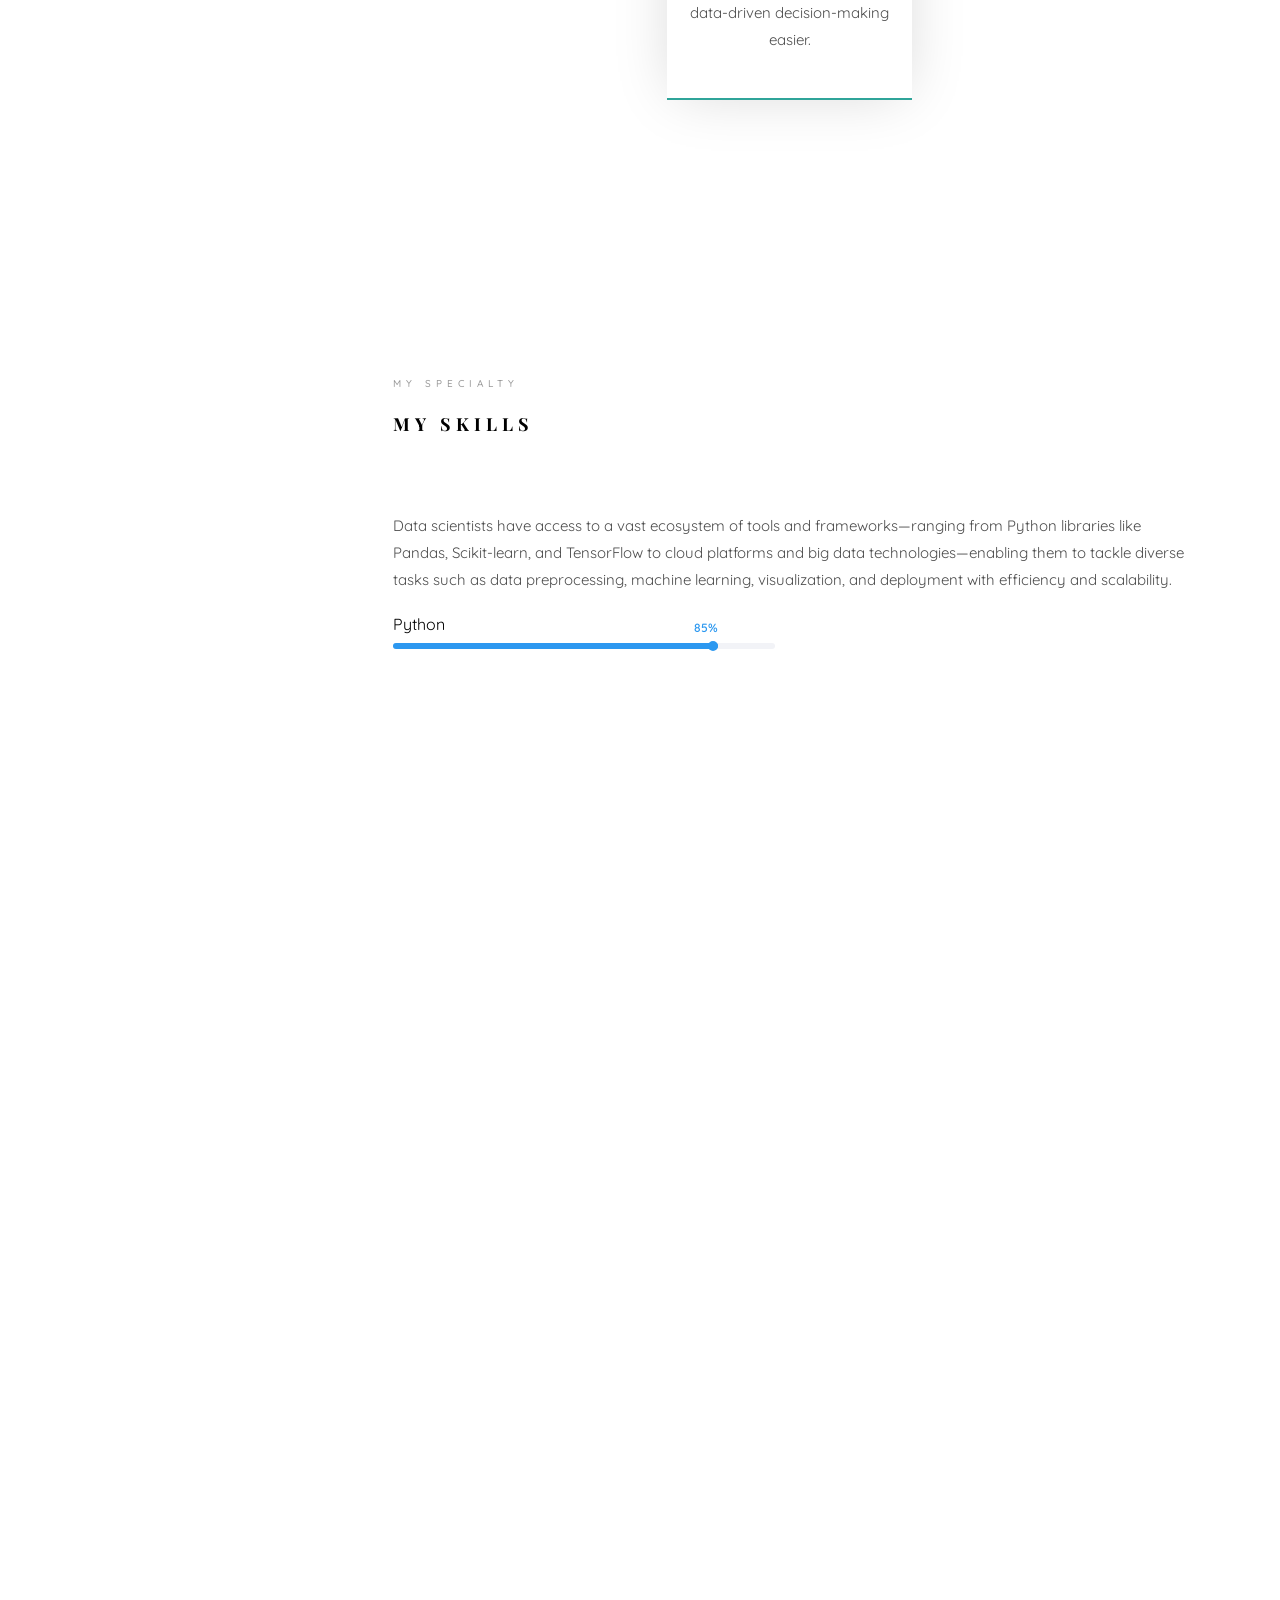
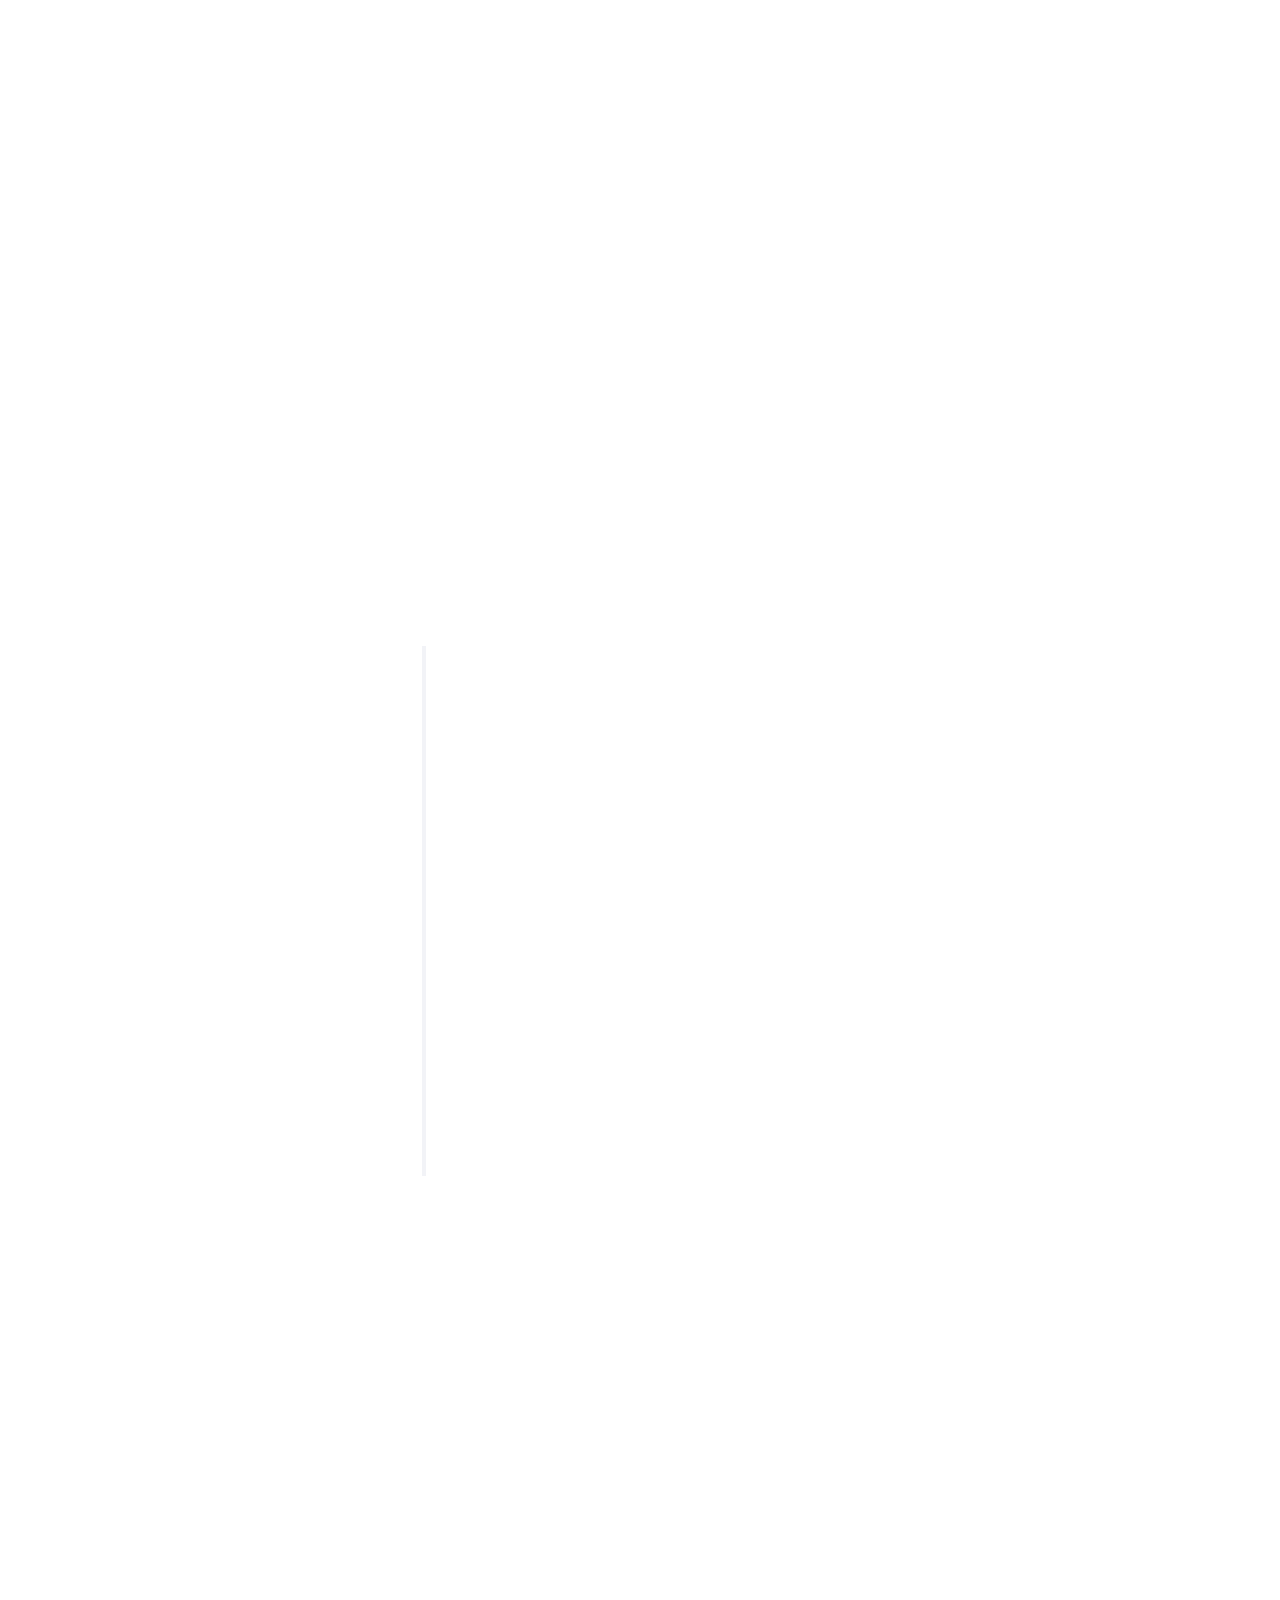
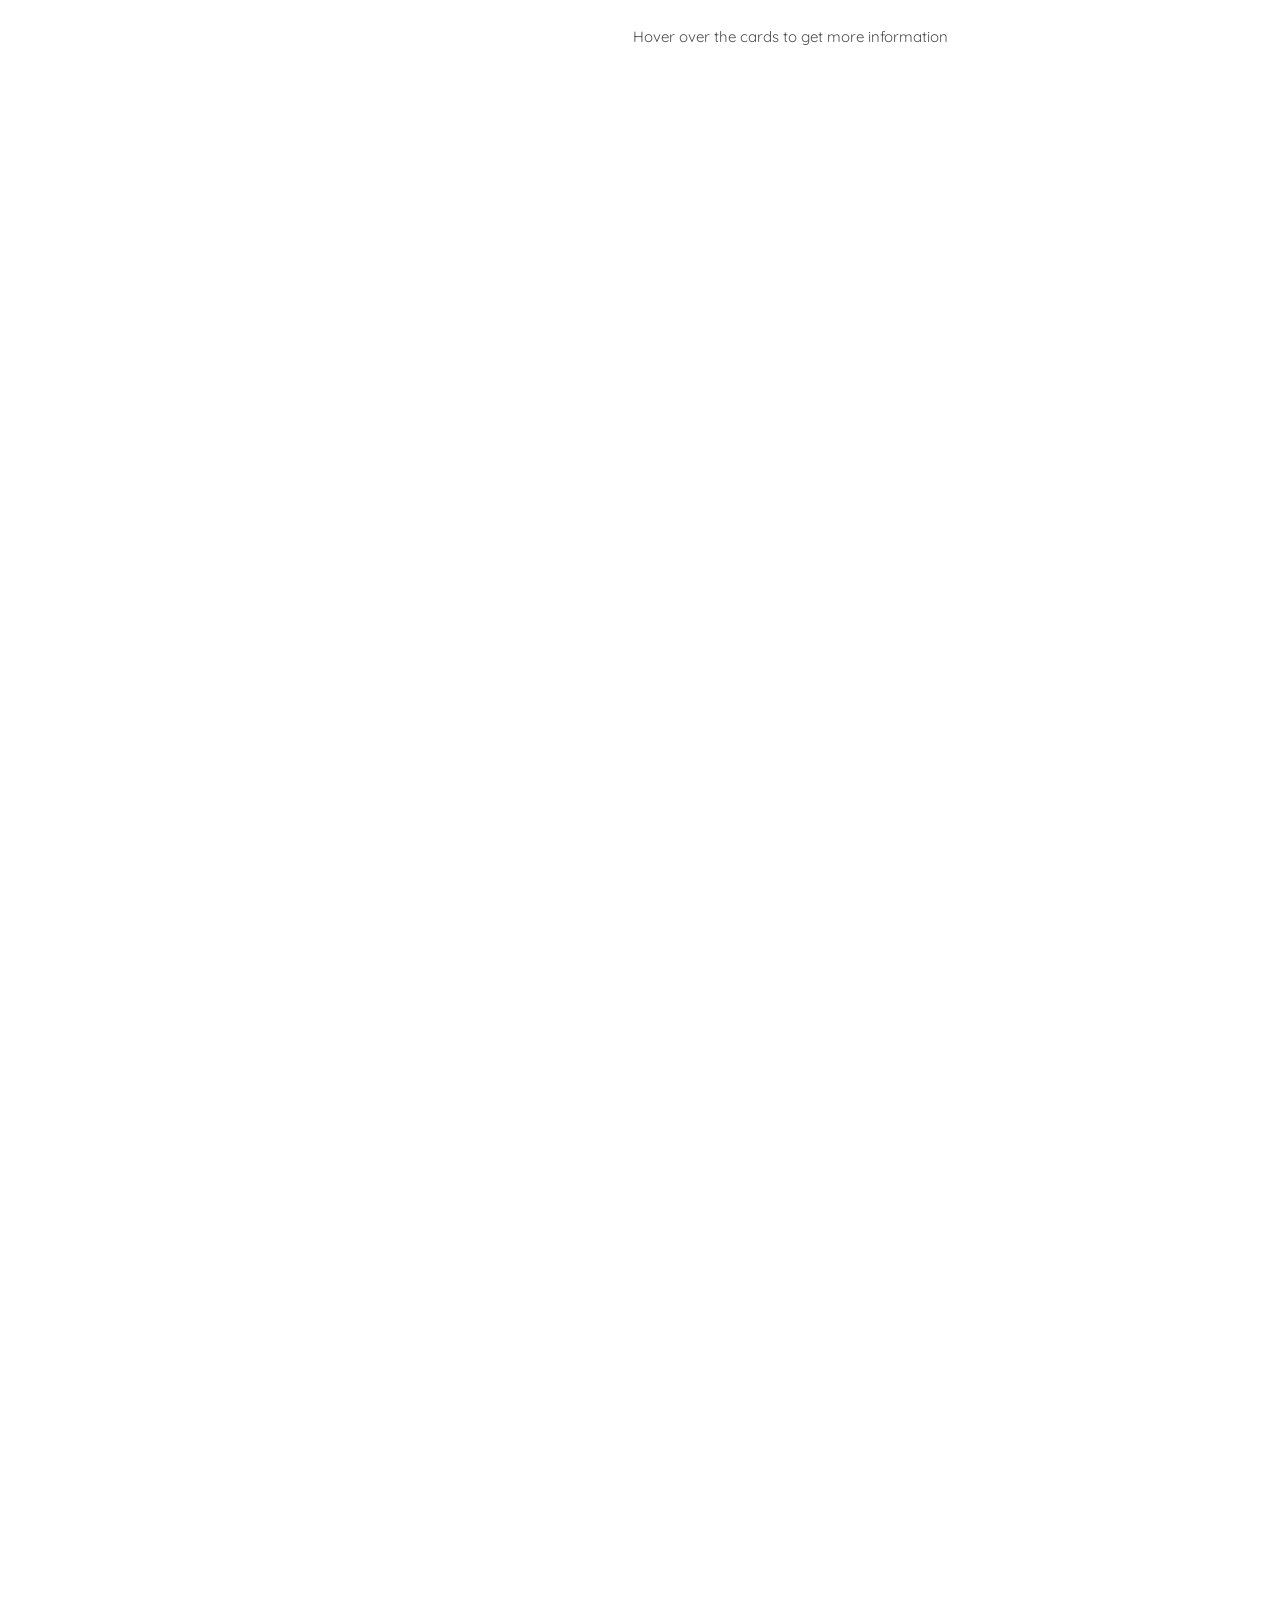
==== commit 16e07522: "complete certification" ====
--- a/index.html
+++ b/index.html
@@ -381,6 +381,14 @@
 										      			<p>From May 2022 to November2025</p>
 										      		</div>
 										      	</div>
+										      	<p class="education-skills-title">Skills Gained</p>
+										      	<ul class="education-skills">
+										      		<li>Data analysis, statistical modeling, and evidence-based decision-making</li>
+										      		<li>Machine learning model development, evaluation, and interpretation</li>
+										      		<li>Database management, data cleaning, and ETL workflow design</li>
+										      		<li>Business intelligence reporting and communicating insights to stakeholders</li>
+										      		<li>Applied programming for analytics and real-world problem solving</li>
+										      	</ul>
 										      	<div class="row">
 										      		<div class="col-md-12">
 										      			<p><a href="transcript.html" class="btn btn-primary btn-sm">View Transcript</a></p>
@@ -399,6 +407,13 @@
 									    <div id="collapseThree" class="panel-collapse collapse" role="tabpanel" aria-labelledby="headingThree">
 									        <div class="panel-body">
 									            <p>Gained this certification in October 2024</p>
+									            <p class="education-skills-title">Skills Gained</p>
+									            <ul class="education-skills">
+									            	<li>Supervised learning fundamentals for classification and regression</li>
+									            	<li>Feature selection, model validation, and performance interpretation</li>
+									            	<li>Practical use of machine learning workflows in Kaggle notebooks</li>
+									            	<li>Structured experimentation and iterative model improvement</li>
+									            </ul>
 									            <p><a href="docs/Bhekinkosi Moyo - Intro to Machine Learning.png" target="_blank" class="btn btn-primary btn-sm">View Certificate</a></p>
 									        </div>
 									    </div>
@@ -414,7 +429,36 @@
 									    <div id="collapseFour" class="panel-collapse collapse" role="tabpanel" aria-labelledby="headingFour">
 									        <div class="panel-body">
 									            <p>Gained this certification in January 2025</p>
+									            <p class="education-skills-title">Skills Gained</p>
+									            <ul class="education-skills">
+									            	<li>Foundational AI concepts, including machine learning and neural networks</li>
+									            	<li>Responsible AI principles, ethics, and bias awareness in deployment</li>
+									            	<li>AI use-case identification for business and social impact scenarios</li>
+									            	<li>Core understanding of data-driven problem framing and solution design</li>
+									            </ul>
 									            <p><a href="docs/AI_Fundamentals_with_IBM_SkillsBuild_certififate.pdf" target="_blank" class="btn btn-primary btn-sm">View Certificate</a></p>
+									        </div>
+									    </div>
+									</div>
+
+									<div class="panel panel-default">
+									    <div class="panel-heading" role="tab" id="headingSix">
+									        <h4 class="panel-title">
+									            <a class="collapsed" data-toggle="collapse" data-parent="#accordion" href="#collapseSix" aria-expanded="false" aria-controls="collapseSix">Data Analytics Essentials
+									            </a>
+									        </h4>
+									    </div>
+									    <div id="collapseSix" class="panel-collapse collapse" role="tabpanel" aria-labelledby="headingSix">
+									        <div class="panel-body">
+									            <p>Gained this certification in March 2026</p>
+									            <p class="education-skills-title">Skills Gained</p>
+									            <ul class="education-skills">
+									            	<li>Data preparation, cleaning, and transformation for reliable analysis</li>
+									            	<li>Exploratory data analysis to identify trends, outliers, and patterns</li>
+									            	<li>Data visualization techniques for clear storytelling and reporting</li>
+									            	<li>Analytical thinking for converting business questions into data tasks</li>
+									            </ul>
+									            <p><a href="docs/DataAnalyticsEssentialsCertification.pdf" target="_blank" class="btn btn-primary btn-sm">View Certificate</a></p>
 									        </div>
 									    </div>
 									</div>
@@ -429,6 +473,13 @@
 									    <div id="collapseFive" class="panel-collapse collapse" role="tabpanel" aria-labelledby="headingFive">
 									        <div class="panel-body">
 									            <p>I excelled in both my <strong>'O' Level</strong> and  <strong>'A' Level</strong>. I passed my O's with <strong>seven(<em>7</em>)</strong> including <strong>Mathematics</strong>(<em>A</em>),<strong>English</strong>(<em>B</em>) and <strong>Combined Science</strong><em>(A)</em> and A's with <strong>11</strong>poInts</p>	
+									            <p class="education-skills-title">Skills Gained</p>
+									            <ul class="education-skills">
+									            	<li>Strong quantitative reasoning from mathematics and science coursework</li>
+									            	<li>Written and verbal communication skills built through language studies</li>
+									            	<li>Discipline, consistency, and time management under exam-based deadlines</li>
+									            	<li>Critical thinking and problem-solving across technical subjects</li>
+									            </ul>
 									            <p><a href="docs/Certified Copies For Bhekinkosi PraiseMoyo.pdf" target="_blank" class="btn btn-primary btn-sm">View Certified Copies</a></p>
 									        </div>
 									    </div>
--- a/css/style.css
+++ b/css/style.css
@@ -503,6 +503,21 @@
   margin-top: 5px;
   border: 1px solid #e6e6e6 !important; }
 
+.education-skills-title {
+  margin: 15px 0 10px;
+  font-weight: 600;
+  color: #2c98f0;
+  text-transform: uppercase;
+  letter-spacing: 1px;
+  font-size: 12px; }
+
+.education-skills {
+  margin: 0 0 10px 0;
+  padding-left: 18px; }
+  .education-skills li {
+    margin-bottom: 6px;
+    color: rgba(0, 0, 0, 0.7); }
+
 .timeline-centered {
   position: relative;
   margin-bottom: 30px; }
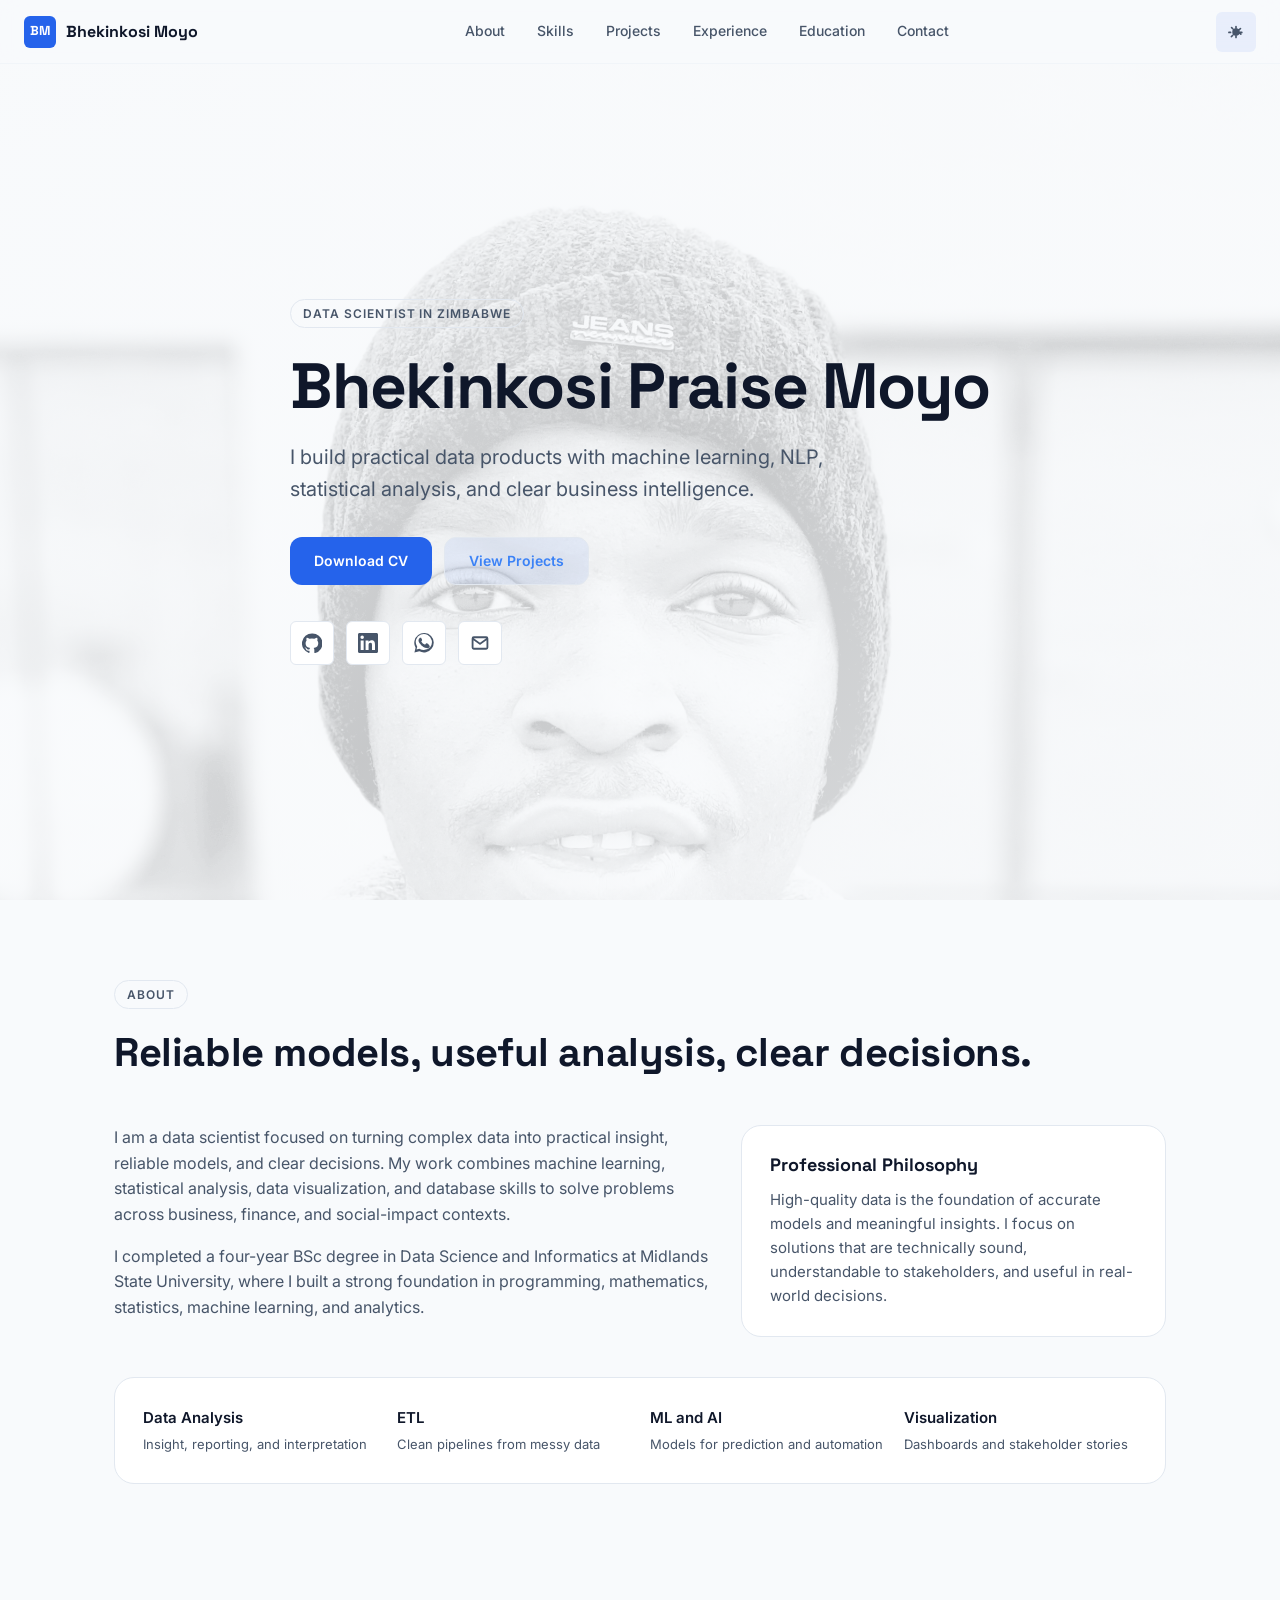
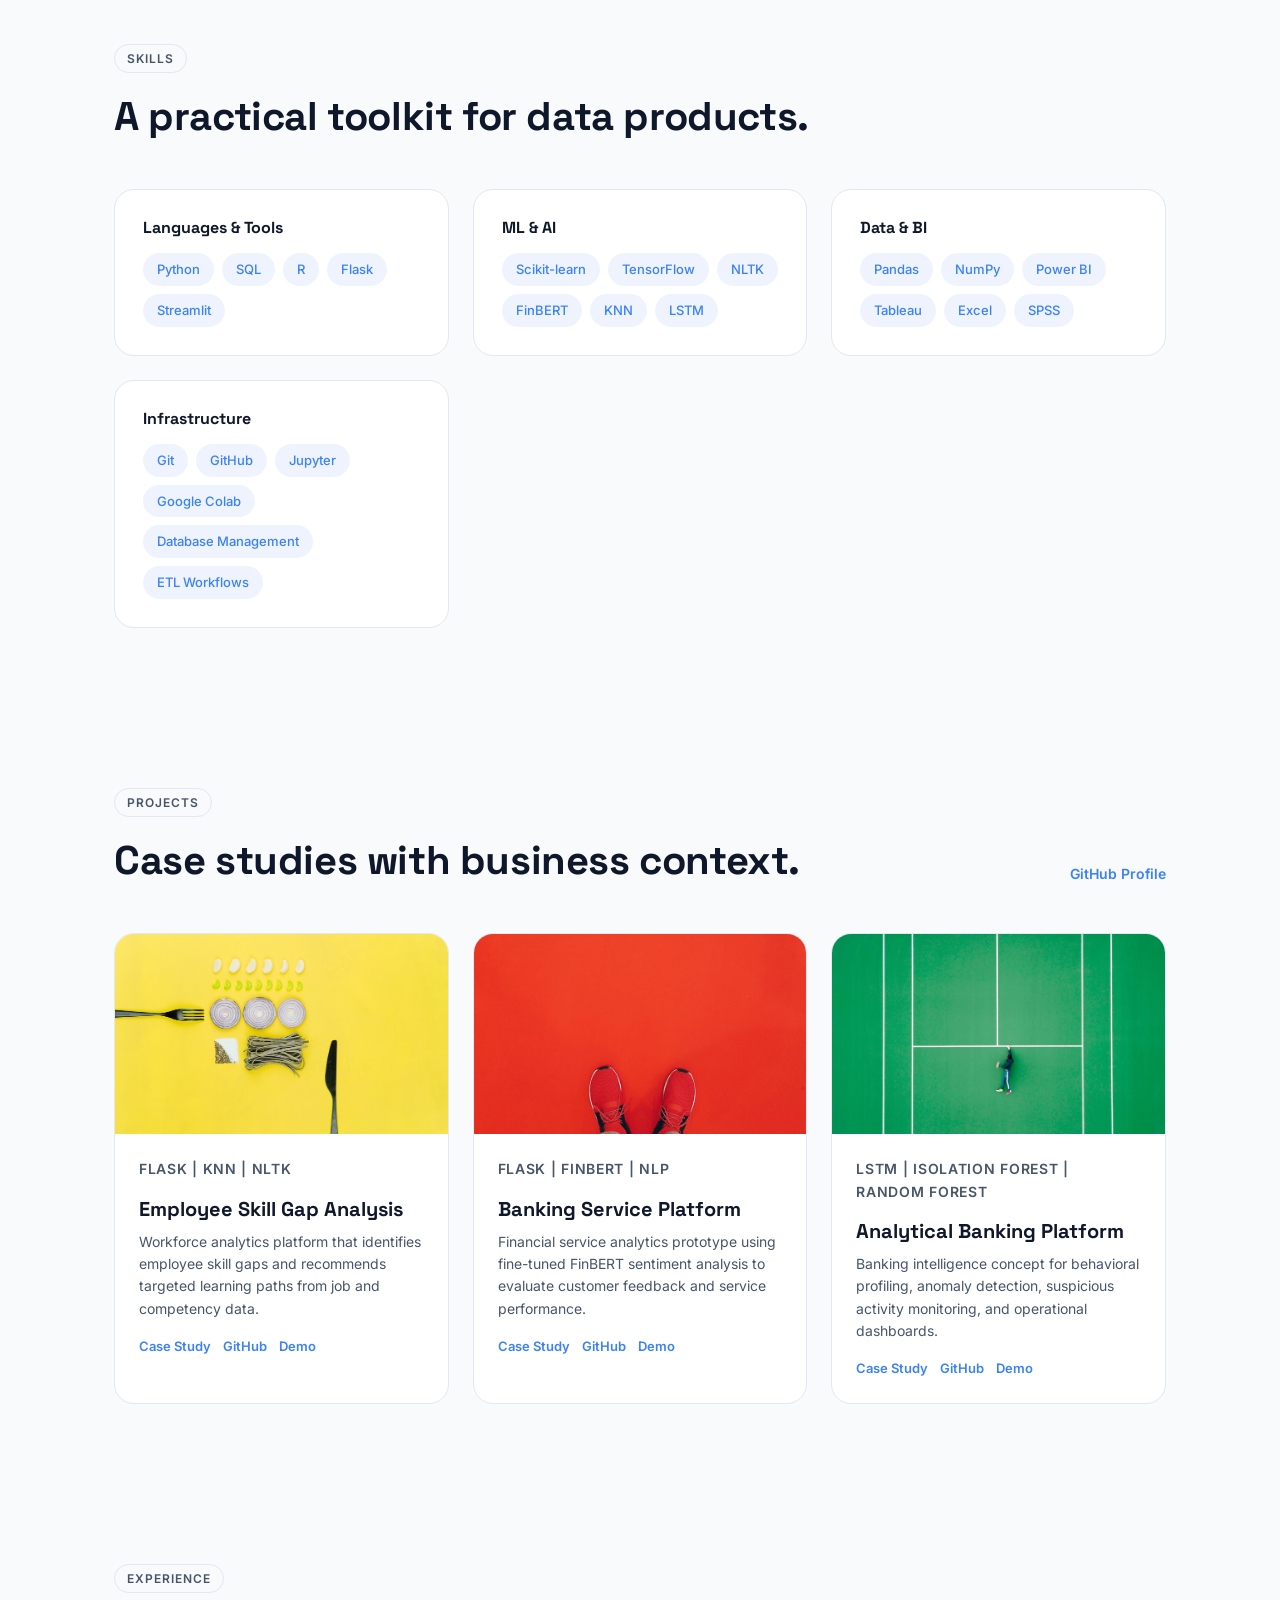
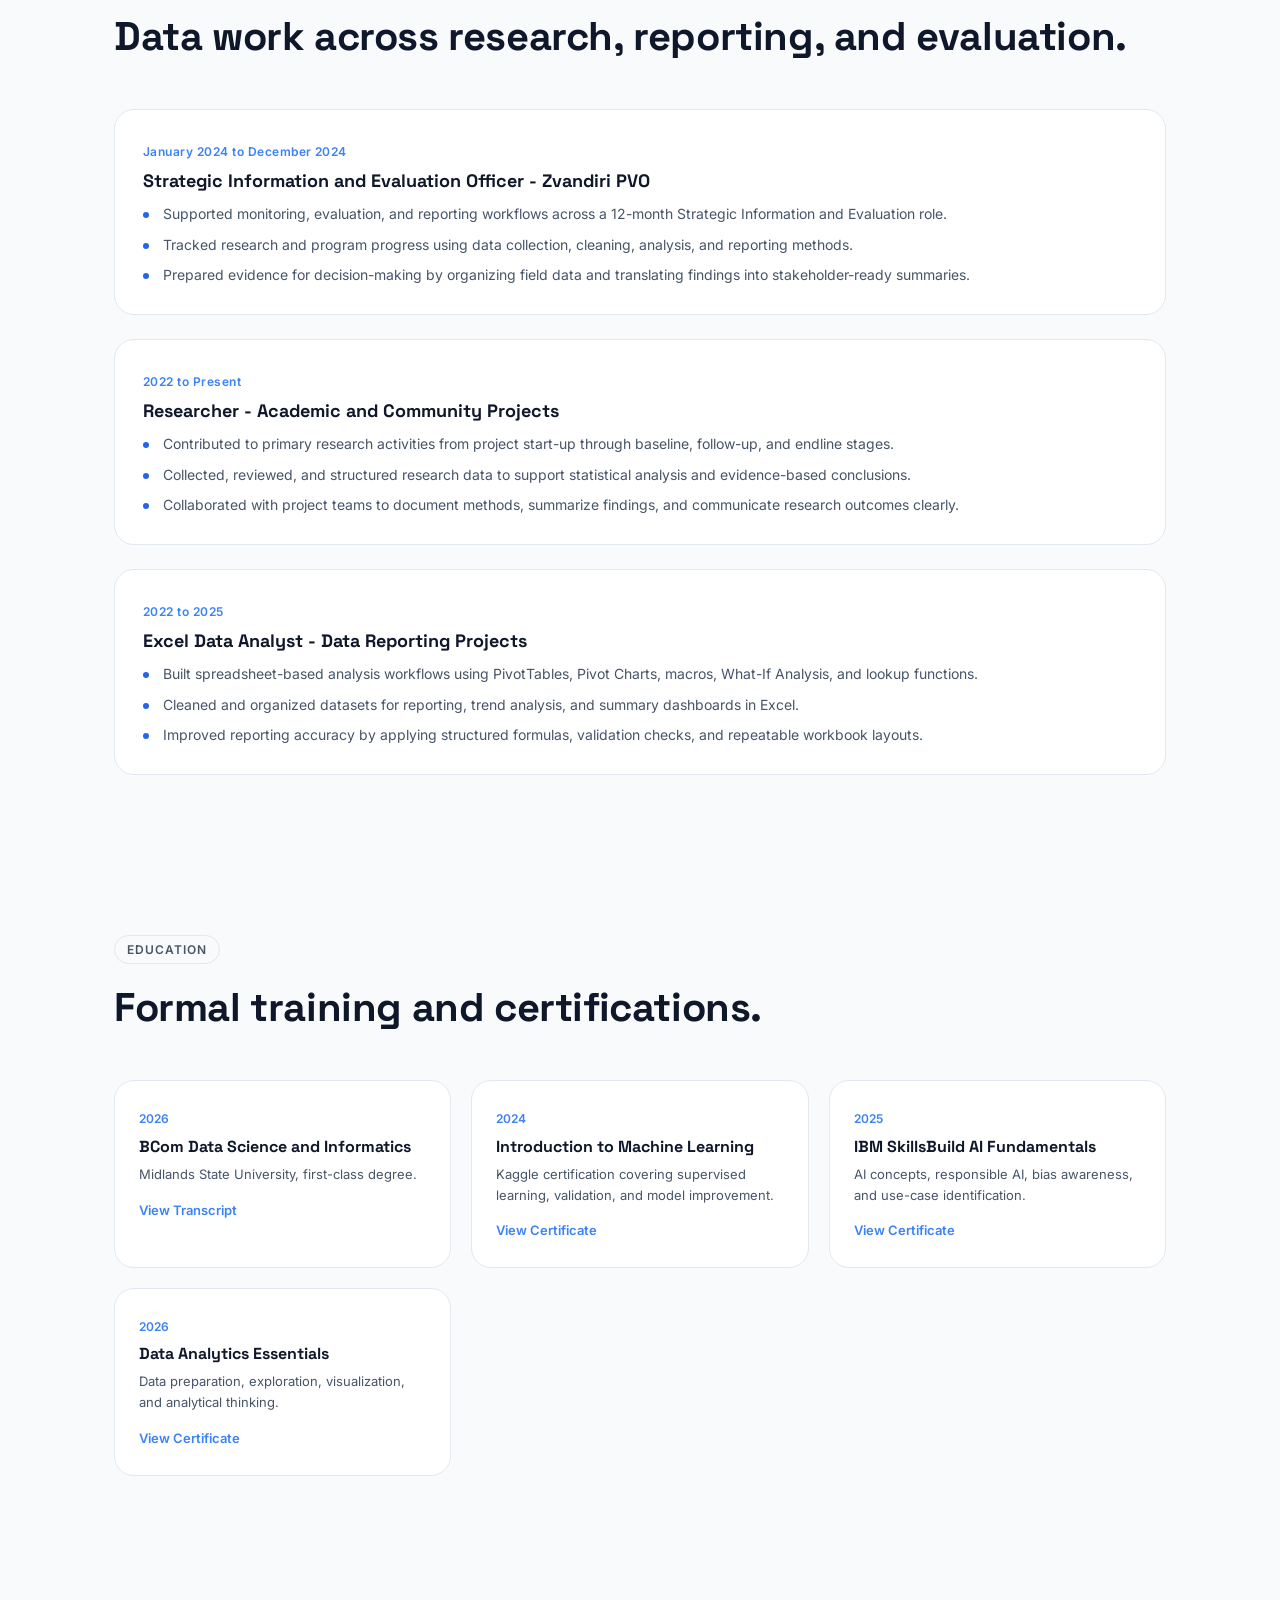
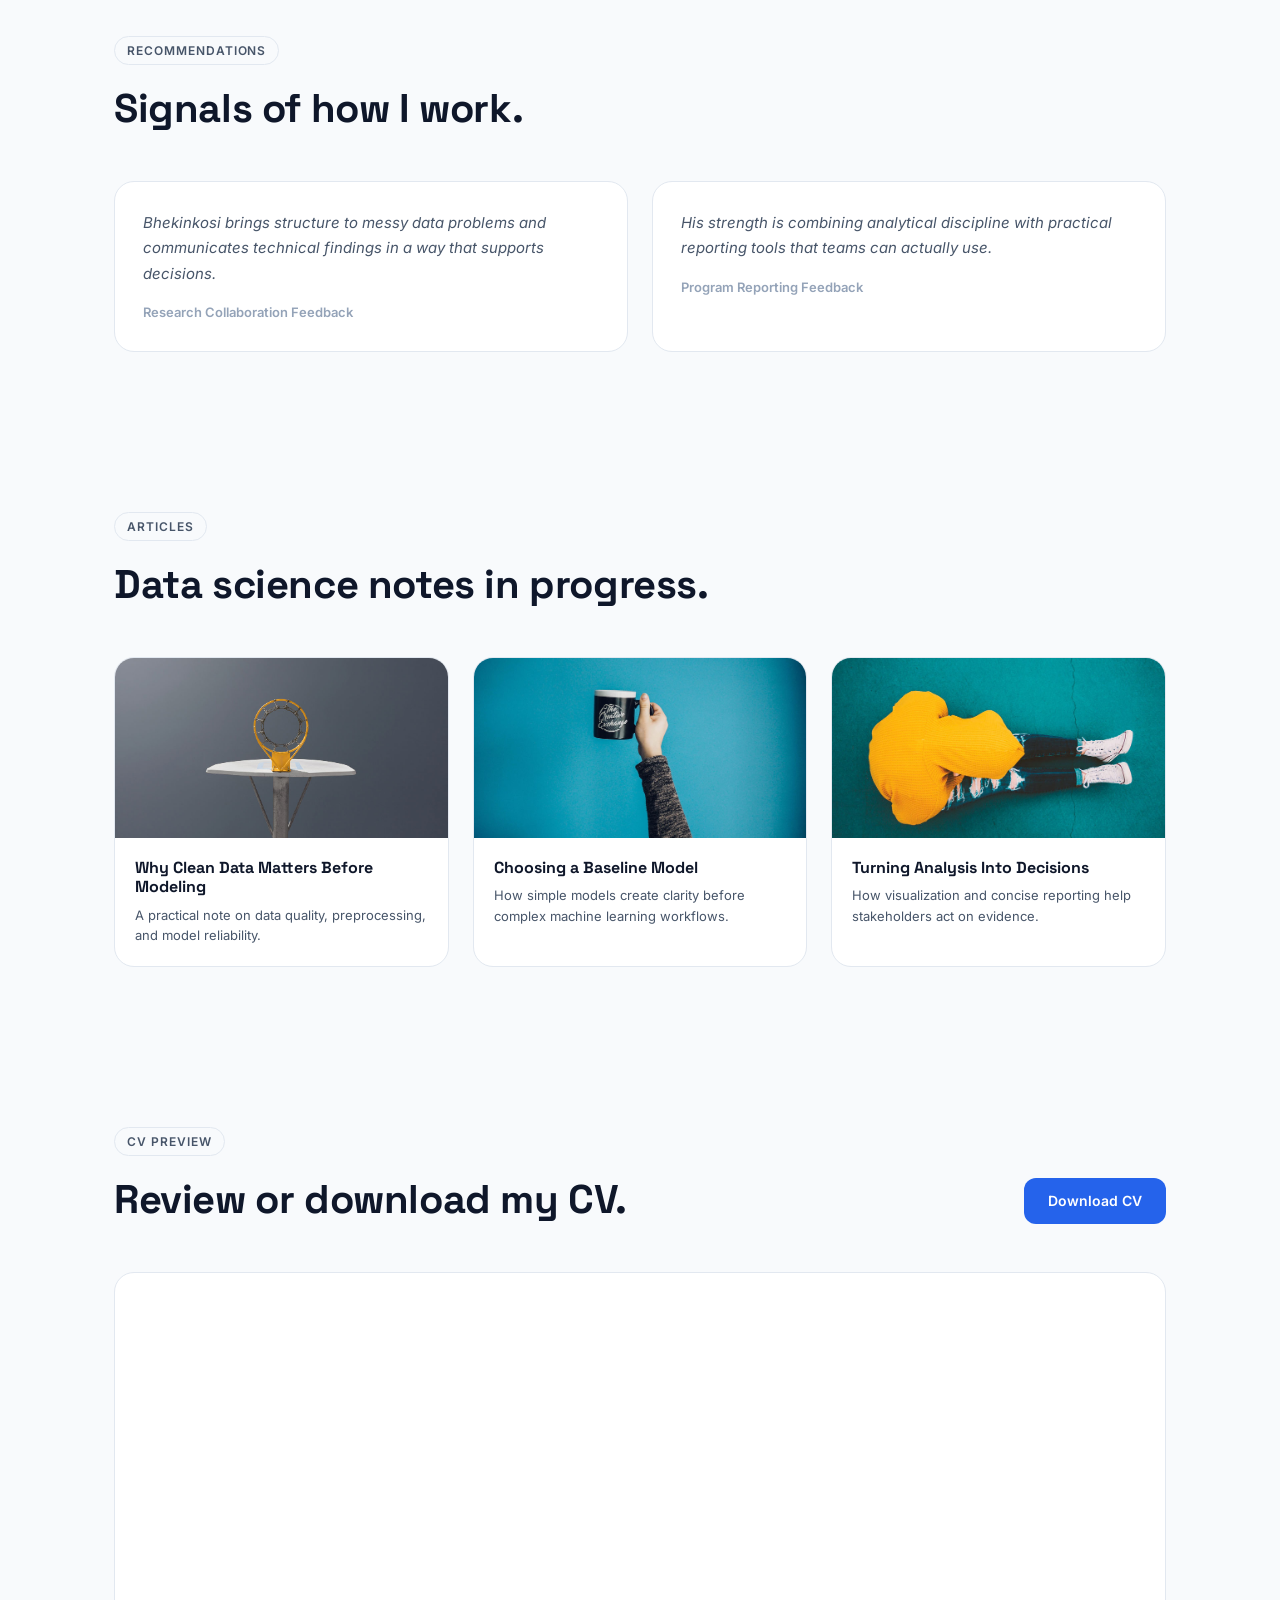
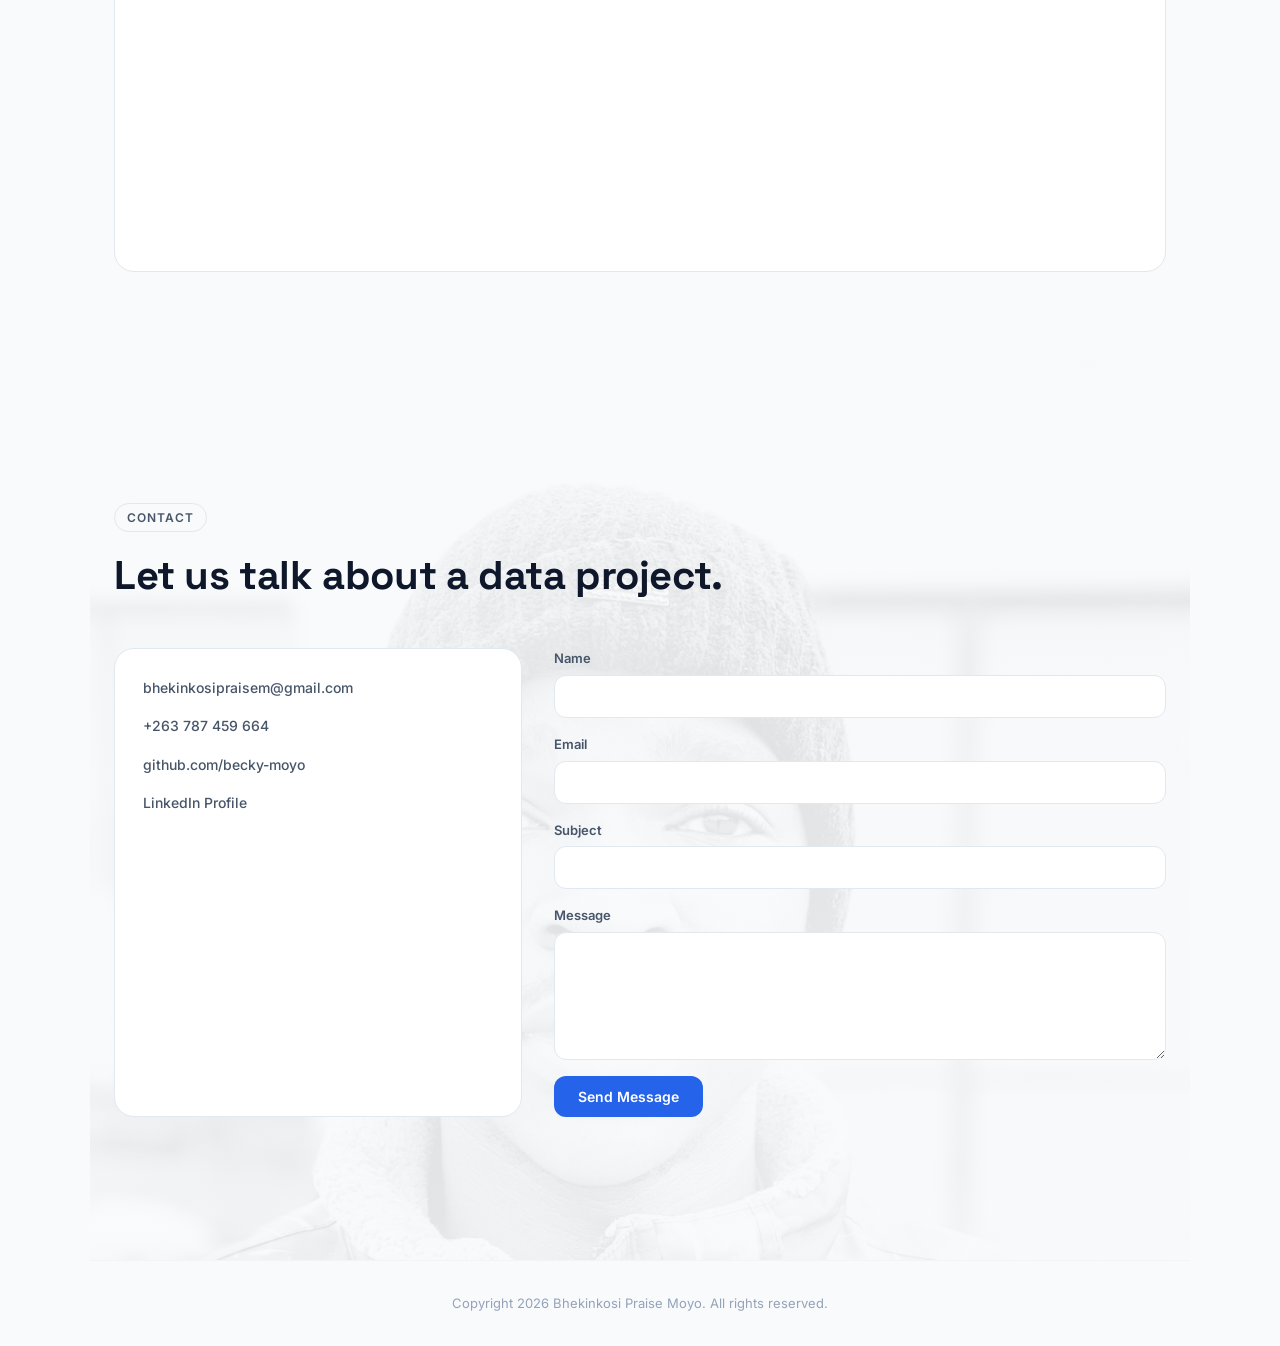
==== commit d10d6fed: "Updated portifolio to modern day standards" ====
--- a/index.html
+++ b/index.html
@@ -1,876 +1,298 @@
-<!DOCTYPE HTML>
-<html>
-	<head>
+<!doctype html>
+<html lang="en">
+<head>
 	<meta charset="utf-8">
-	<meta http-equiv="X-UA-Compatible" content="IE=edge">
-	<title>portifolio@bhekinkosipraisemoyo</title>
 	<meta name="viewport" content="width=device-width, initial-scale=1">
-	<meta name="description" content="" />
-	<meta name="keywords" content="" />
-	<meta name="author" content="" />
-
-  <!-- Facebook and Twitter integration -->
-	<meta property="og:title" content=""/>
-	<meta property="og:image" content=""/>
-	<meta property="og:url" content=""/>
-	<meta property="og:site_name" content=""/>
-	<meta property="og:description" content=""/>
-	<meta name="twitter:title" content="" />
-	<meta name="twitter:image" content="" />
-	<meta name="twitter:url" content="" />
-	<meta name="twitter:card" content="" />
-
-	<!-- Favicon -->
-	<link rel="shortcut icon" href="data:image/svg+xml,<svg xmlns='http://www.w3.org/2000/svg' viewBox='0 0 100 100'><text y='.9em' font-size='90'>💼</text></svg>">
-
-	<link href="https://fonts.googleapis.com/css?family=Quicksand:300,400,500,700" rel="stylesheet">
-	<link href="https://fonts.googleapis.com/css?family=Playfair+Display:400,400i,700" rel="stylesheet">
-	
-	<!-- Animate.css -->
-	<link rel="stylesheet" href="css/animate.css">
-	<!-- Icomoon Icon Fonts-->
-	<link rel="stylesheet" href="css/icomoon.css">
-	<!-- Bootstrap  -->
-	<link rel="stylesheet" href="css/bootstrap.css">
-	<!-- Flexslider  -->
-	<link rel="stylesheet" href="css/flexslider.css">
-	<!-- Flaticons  -->
-	<link rel="stylesheet" href="fonts/flaticon/font/flaticon.css">
-	<!-- Owl Carousel -->
-	<link rel="stylesheet" href="css/owl.carousel.min.css">
-	<link rel="stylesheet" href="css/owl.theme.default.min.css">
-	<!-- Theme style  -->
-	<link rel="stylesheet" href="css/style.css">
-
-	<!-- Modernizr JS -->
-	<script src="js/modernizr-2.6.2.min.js"></script>
-	<!-- FOR IE9 below -->
-	<!--[if lt IE 9]>
-	<script src="js/respond.min.js"></script>
-	<![endif]-->
-
-	</head>
-	<body>
-	<div id="colorlib-page">
-		<div class="container-wrap">
-		<a href="#" class="js-colorlib-nav-toggle colorlib-nav-toggle" data-toggle="collapse" data-target="#navbar" aria-expanded="false" aria-controls="navbar"><i></i></a>
-		<aside id="colorlib-aside" role="complementary" class="border js-fullheight">
-			<div class="text-center">
-				<div class="author-img" style="background: linear-gradient(135deg, #667eea 0%, #764ba2 100%); display: flex; align-items: center; justify-content: center;">
-					<svg xmlns="http://www.w3.org/2000/svg" width="80" height="80" viewBox="0 0 24 24" fill="none" stroke="#ffffff" stroke-width="1.5" stroke-linecap="round" stroke-linejoin="round">
-						<path d="M20 21v-2a4 4 0 0 0-4-4H8a4 4 0 0 0-4 4v2"></path>
-						<circle cx="12" cy="7" r="4"></circle>
-					</svg>
-				</div>
-				<h1 id="colorlib-logo"><a href="index.html">Portifolio</a></h1>
-				<span class="position"><a href="#">Data Scientist</a> in Zimbabwe</span>
-			</div>
-			<nav id="colorlib-main-menu" role="navigation" class="navbar">
-				<div id="navbar" class="collapse">
-					<ul>
-						<li class="active"><a href="#" data-nav-section="home">Home</a></li>
-						<li><a href="#" data-nav-section="about">About</a></li>
-						<li><a href="#" data-nav-section="services">Services</a></li>
-						<li><a href="#" data-nav-section="skills">Skills</a></li>
-						<li><a href="#" data-nav-section="education">Education</a></li>
-						<li><a href="#" data-nav-section="experience">Experience</a></li>
-						<li><a href="#" data-nav-section="work">Work</a></li>
-						<li><a href="#" data-nav-section="contact">Contact</a></li>
-					</ul>
-				</div>
-			</nav>
-
-			<div class="colorlib-footer">
-				<p><small>&copy; Copyright <script>document.write(new Date().getFullYear());</script> All rights reserved.</small></p>
-				<p>Bhekinkosi Praise Moyo</p>
-				<ul>
-					<li><a href="https://api.whatsapp.com/send?phone=263787459664&text=I%20saw%20your%20portfolio%20and%20I%20am%20interested%20in%20hiring%20you" target="_blank" title="WhatsApp"><i class="icon-phone"></i></a></li>
-					<li><a href="mailto:bhekinkosipraisem@gmail.com?subject=I%20am%20interested%20in%20hiring%20you" title="Email"><i class="icon-mail"></i></a></li>
-				</ul>
-			</div>
-
-		</aside>
-
-		<div id="colorlib-main">
-			<section id="colorlib-hero" class="js-fullheight" data-section="home" style="background: linear-gradient(135deg, #667eea 0%, #042fef 100%); position: relative;">
-				<div class="overlay" style="background: rgba(0,0,0,0.3); position: absolute; top: 0; left: 0; width: 100%; height: 100%;"></div>
-				<div class="container-fluid js-fullheight">
-					<div class="row js-fullheight">
-						<div class="col-md-8 col-md-offset-2 col-sm-12 col-xs-12 js-fullheight" style="display: flex; align-items: center; justify-content: center;">
-							<div class="hero-content" style="text-align: center; z-index: 2; position: relative;">
-								<h1 style="color: #fff; font-size: 3.5rem; font-weight: 700; margin-bottom: 20px; text-shadow: 2px 2px 4px rgba(0,0,0,0.5);">Hi! I'm Bhekinkosi Praise Moyo</h1>
-								<h2 id="typewriter" style="color: #fff; font-size: 1.8rem; font-weight: 400; margin-bottom: 30px; min-height: 60px; text-shadow: 1px 1px 2px rgba(0,0,0,0.5);"></h2>
-								<div class="hero-buttons" style="margin-top: 40px;">
-									<a href="docs/Finale_CV_FOR_Bhekinkosi Praise Moyo___" class="btn btn-primary btn-lg" download style="background: #2c98f0; border: none; padding: 15px 35px; font-weight: 600; border-radius: 5px;">Download CV <i class="icon-download4"></i></a>
-								</div>
-								<div class="social-links" style="margin-top: 30px;">
-									<a href="https://api.whatsapp.com/send?phone=263787459664&text=I%20saw%20your%20portfolio%20and%20I%20am%20interested%20in%20hiring%20you" target="_blank" style="color: #fff; font-size: 24px; margin: 0 15px; transition: all 0.3s ease;" title="WhatsApp"><i class="icon-phone"></i></a>
-									<a href="mailto:bhekinkosipraisem@gmail.com?subject=I%20am%20interested%20in%20hiring%20you" style="color: #fff; font-size: 24px; margin: 0 15px; transition: all 0.3s ease;" title="Email"><i class="icon-mail"></i></a>
-								</div>
-							</div>
+	<meta name="description" content="Bhekinkosi Praise Moyo is a data scientist focused on machine learning, NLP, analytics, BI, and practical data products. Explore case studies, skills, experience, and contact details.">
+	<meta name="keywords" content="Bhekinkosi Praise Moyo, data scientist, machine learning, NLP, FinBERT, KNN, LSTM, Python, analytics, Zimbabwe">
+	<meta name="author" content="Bhekinkosi Praise Moyo">
+	<meta property="og:title" content="Bhekinkosi Praise Moyo | Data Scientist">
+	<meta property="og:description" content="Portfolio of data science, machine learning, NLP, and banking analytics projects by Bhekinkosi Praise Moyo.">
+	<meta property="og:image" content="images/about.jpg">
+	<meta property="og:url" content="https://becky-moyo.github.io/BECKY-S-PORTIFOLIO/">
+	<meta property="og:site_name" content="Bhekinkosi Praise Moyo Portfolio">
+	<meta name="twitter:card" content="summary_large_image">
+	<meta name="twitter:title" content="Bhekinkosi Praise Moyo | Data Scientist">
+	<meta name="twitter:description" content="Explore Bhekinkosi Praise Moyo's data science portfolio, featuring ML, NLP, analytics, and banking intelligence case studies.">
+	<meta name="twitter:image" content="images/about.jpg">
+	<title>Bhekinkosi Praise Moyo | Data Scientist</title>
+	<link rel="preconnect" href="https://fonts.googleapis.com">
+	<link rel="preconnect" href="https://fonts.gstatic.com" crossorigin>
+	<link href="https://fonts.googleapis.com/css2?family=Inter:wght@400;500;600;700;800&family=Space+Grotesk:wght@600;700&display=swap" rel="stylesheet">
+	<link rel="stylesheet" href="css/modern.css">
+</head>
+<body>
+	<div class="loader" data-loader>
+		<div class="loader-mark" aria-hidden="true"></div>
+		<span>Loading portfolio</span>
+	</div>
+	<div class="scroll-progress" data-scroll-progress></div>
+
+	<header class="site-header" data-header>
+		<a class="brand" href="#home" aria-label="Bhekinkosi Praise Moyo home">
+			<span class="brand-mark">BM</span>
+			<span>Bhekinkosi Moyo</span>
+		</a>
+		<button class="nav-toggle" type="button" data-nav-toggle aria-label="Toggle navigation" aria-expanded="false">
+			<span></span>
+			<span></span>
+		</button>
+		<nav class="site-nav" data-nav>
+			<a href="#about">About</a>
+			<a href="#skills">Skills</a>
+			<a href="#projects">Projects</a>
+			<a href="#experience">Experience</a>
+			<a href="#education">Education</a>
+			<a href="#contact">Contact</a>
+		</nav>
+		<button class="theme-toggle" type="button" data-theme-toggle aria-label="Toggle dark and light mode">
+			<svg data-theme-icon viewBox="0 0 24 24" width="20" height="20" aria-hidden="true"><path d="M21.75 15.5a.75.75 0 0 1-.1.9 9.75 9.75 0 0 1-13.5 0 .75.75 0 0 1 .8-1.2 8.25 8.25 0 0 0 11.8 0 .75.75 0 0 1 1 .3Zm-1.05-6.3a.75.75 0 0 0 1.05 0 .75.75 0 0 0 0-1.05l-1.5-1.5a.75.75 0 0 0-1.05 1.05l1.5 1.5Zm.3 3.45a.75.75 0 0 0 .75-.75.75.75 0 0 0-.75-.75h-2.1a.75.75 0 0 0 0 1.5h2.1ZM12 6.75a.75.75 0 0 0 .75-.75V3.9a.75.75 0 0 0-1.5 0v2.1c0 .41.34.75.75.75Zm0 10.5a5.25 5.25 0 1 1 0-10.5 5.25 5.25 0 0 1 0 10.5Zm6.6-4.35a.75.75 0 0 0-1.05 1.05l1.5 1.5a.75.75 0 0 0 1.05-1.05l-1.5-1.5Zm-13.2 0-1.5 1.5a.75.75 0 0 0 1.05 1.05l1.5-1.5a.75.75 0 0 0-1.05-1.05Zm-1.5-3.3a.75.75 0 0 0 .75.75h2.1a.75.75 0 0 0 0-1.5H4.65a.75.75 0 0 0-.75.75Zm5.4-3a.75.75 0 1 0-1.05-1.05l-1.5 1.5a.75.75 0 0 0 1.05 1.05l1.5-1.5Z"/></svg>
+		</button>
+	</header>
+
+	<main>
+		<section class="hero section-reveal" id="home">
+			<img class="hero-media" src="images/about.jpg" alt="Bhekinkosi Praise Moyo portrait">
+			<div class="hero-overlay"></div>
+			<div class="hero-content">
+				<p class="eyebrow">Data Scientist in Zimbabwe</p>
+				<h1>Bhekinkosi Praise Moyo</h1>
+				<p class="hero-copy">I build practical data products with machine learning, NLP, statistical analysis, and clear business intelligence.</p>
+				<div class="hero-actions">
+					<a class="btn primary" href="docs/curriculumn_vitae%20for%20bhekinkosiPraiseMoyo.pdf" download>Download CV</a>
+					<a class="btn secondary" href="#projects">View Projects</a>
+				</div>
+				<div class="social-row" aria-label="Social links">
+					<a href="https://github.com/becky-moyo" target="_blank" rel="noreferrer" aria-label="GitHub">
+						<svg viewBox="0 0 24 24" aria-hidden="true"><path d="M12 .5A12 12 0 0 0 8.2 23.9c.6.1.8-.3.8-.6v-2.1c-3.3.7-4-1.4-4-1.4-.5-1.3-1.3-1.7-1.3-1.7-1-.7.1-.7.1-.7 1.2.1 1.8 1.2 1.8 1.2 1 1.8 2.7 1.3 3.4 1 .1-.8.4-1.3.8-1.6-2.7-.3-5.5-1.3-5.5-5.9 0-1.3.5-2.4 1.2-3.2-.1-.3-.5-1.5.1-3.2 0 0 1-.3 3.3 1.2a11.4 11.4 0 0 1 6 0c2.3-1.5 3.3-1.2 3.3-1.2.7 1.7.3 2.9.1 3.2.8.8 1.2 1.9 1.2 3.2 0 4.6-2.8 5.6-5.5 5.9.4.4.8 1.1.8 2.2v3.3c0 .3.2.7.8.6A12 12 0 0 0 12 .5Z"/></svg>
+					</a>
+					<a href="https://www.linkedin.com/in/bhekinkosi-praise-moyo-214553396/" target="_blank" rel="noreferrer" aria-label="LinkedIn">
+						<svg viewBox="0 0 24 24" aria-hidden="true"><path d="M20.4 20.5h-3.6v-5.7c0-1.4 0-3.1-1.9-3.1s-2.2 1.5-2.2 3v5.8H9.1V8.9h3.5v1.6h.1a3.8 3.8 0 0 1 3.4-1.9c3.6 0 4.3 2.4 4.3 5.5v6.4ZM5 7.3a2.1 2.1 0 1 1 0-4.2 2.1 2.1 0 0 1 0 4.2Zm1.8 13.2H3.2V8.9h3.6v11.6ZM22.2 0H1.8C.8 0 0 .8 0 1.8v20.4c0 1 .8 1.8 1.8 1.8h20.4c1 0 1.8-.8 1.8-1.8V1.8c0-1-.8-1.8-1.8-1.8Z"/></svg>
+					</a>
+					<a href="https://api.whatsapp.com/send?phone=263787459664&text=I%20saw%20your%20portfolio%20and%20I%20am%20interested%20in%20hiring%20you" target="_blank" rel="noreferrer" aria-label="WhatsApp">
+						<svg viewBox="0 0 24 24" aria-hidden="true"><path d="M20.5 3.5A11.8 11.8 0 0 0 1.9 17.7L.5 23.5l5.9-1.5A11.8 11.8 0 0 0 20.5 3.5Zm-8.7 17a9.6 9.6 0 0 1-4.9-1.3l-.4-.2-3.5.9.9-3.4-.2-.4A9.7 9.7 0 1 1 11.8 20.5Zm5.3-7.2c-.3-.2-1.7-.8-2-.9-.3-.1-.5-.2-.7.2l-.9 1.1c-.2.2-.4.2-.7.1a7.9 7.9 0 0 1-3.9-3.4c-.3-.5.3-.5.8-1.6.1-.2 0-.4 0-.6l-.9-2c-.2-.5-.5-.4-.7-.4h-.6c-.2 0-.6.1-.9.4-.3.3-1.2 1.2-1.2 2.8s1.2 3.2 1.4 3.4c.2.2 2.4 3.7 5.8 5.1 2.2.9 3 .8 4.1.7.6-.1 1.7-.7 2-1.4.2-.7.2-1.3.2-1.4-.1-.2-.3-.3-.6-.4Z"/></svg>
+					</a>
+					<a href="mailto:bhekinkosipraisem@gmail.com?subject=I%20am%20interested%20in%20hiring%20you" aria-label="Email">
+						<svg viewBox="0 0 24 24" aria-hidden="true"><path d="M2 6.5A2.5 2.5 0 0 1 4.5 4h15A2.5 2.5 0 0 1 22 6.5v11a2.5 2.5 0 0 1-2.5 2.5h-15A2.5 2.5 0 0 1 2 17.5v-11Zm2.5-.2 7.5 5.4 7.5-5.4h-15Zm15.3 2.4-7.1 5.1a1.2 1.2 0 0 1-1.4 0L4.2 8.7v8.8c0 .2.1.3.3.3h15c.2 0 .3-.1.3-.3V8.7Z"/></svg>
+					</a>
+				</div>
+			</div>
+		</section>
+
+		<section class="section about section-reveal" id="about">
+			<div class="section-heading">
+				<p class="eyebrow">About</p>
+				<h2>Reliable models, useful analysis, clear decisions.</h2>
+			</div>
+			<div class="about-grid">
+				<div class="about-copy">
+					<p>I am a data scientist focused on turning complex data into practical insight, reliable models, and clear decisions. My work combines machine learning, statistical analysis, data visualization, and database skills to solve problems across business, finance, and social-impact contexts.</p>
+					<p>I completed a four-year BSc degree in Data Science and Informatics at Midlands State University, where I built a strong foundation in programming, mathematics, statistics, machine learning, and analytics.</p>
+				</div>
+				<div class="insight-panel">
+					<h3>Professional Philosophy</h3>
+					<p>High-quality data is the foundation of accurate models and meaningful insights. I focus on solutions that are technically sound, understandable to stakeholders, and useful in real-world decisions.</p>
+				</div>
+			</div>
+			<div class="service-strip">
+				<div><strong>Data Analysis</strong><span>Insight, reporting, and interpretation</span></div>
+				<div><strong>ETL</strong><span>Clean pipelines from messy data</span></div>
+				<div><strong>ML and AI</strong><span>Models for prediction and automation</span></div>
+				<div><strong>Visualization</strong><span>Dashboards and stakeholder stories</span></div>
+			</div>
+		</section>
+
+		<section class="section section-reveal" id="skills">
+			<div class="section-heading">
+				<p class="eyebrow">Skills</p>
+				<h2>A practical toolkit for data products.</h2>
+			</div>
+			<div class="skills-grid">
+				<article class="skill-group">
+					<h3>Languages &amp; Tools</h3>
+					<div class="chips"><span>Python</span><span>SQL</span><span>R</span><span>Flask</span><span>Streamlit</span></div>
+				</article>
+				<article class="skill-group">
+					<h3>ML &amp; AI</h3>
+					<div class="chips"><span>Scikit-learn</span><span>TensorFlow</span><span>NLTK</span><span>FinBERT</span><span>KNN</span><span>LSTM</span></div>
+				</article>
+				<article class="skill-group">
+					<h3>Data &amp; BI</h3>
+					<div class="chips"><span>Pandas</span><span>NumPy</span><span>Power BI</span><span>Tableau</span><span>Excel</span><span>SPSS</span></div>
+				</article>
+				<article class="skill-group">
+					<h3>Infrastructure</h3>
+					<div class="chips"><span>Git</span><span>GitHub</span><span>Jupyter</span><span>Google Colab</span><span>Database Management</span><span>ETL Workflows</span></div>
+				</article>
+			</div>
+		</section>
+
+		<section class="section section-reveal" id="projects">
+			<div class="section-heading split">
+				<div>
+					<p class="eyebrow">Projects</p>
+					<h2>Case studies with business context.</h2>
+				</div>
+				<a class="text-link" href="https://github.com/becky-moyo" target="_blank" rel="noreferrer">GitHub Profile</a>
+			</div>
+			<div class="project-grid">
+				<article class="project-card">
+					<img src="images/img-1.jpg" alt="Employee skill gap analysis dashboard visual">
+					<div class="project-content">
+						<p class="project-type">Flask | KNN | NLTK</p>
+						<h3>Employee Skill Gap Analysis</h3>
+						<p>Workforce analytics platform that identifies employee skill gaps and recommends targeted learning paths from job and competency data.</p>
+						<div class="card-actions">
+							<a href="projects/employee-skill-gap-analysis.html">Case Study</a>
+							<a href="https://github.com/becky-moyo/employee-skill-gap-analysis" target="_blank" rel="noreferrer">GitHub</a>
+							<a href="projects/employee-skill-gap-analysis.html#demo">Demo</a>
 						</div>
 					</div>
-				</div>
-			</section>
-
-			<section class="colorlib-about" data-section="about">
-				<div class="colorlib-narrow-content">
-					<div class="row">
-						<div class="col-md-12">
-							<div class="row row-bottom-padded-sm animate-box" data-animate-effect="fadeInLeft">
-								<div class="col-md-12">
-									<div class="about-desc">
-										<span class="heading-meta">About Me</span>
-										<h2 class="colorlib-heading">Who Am I?</h2>
-										<p><strong>Hi I'm Bhekinkosi Praise Moyo</strong> On a quest to get the most out of Big Data that is being generated daily everytime we use any digital resource. He is also an aspriring data scientist in the making known to have brilliant both passive and technical skills such as problem solving, critical thinking, teamwork, analytical skills, resilient in nature including all other mentioned below. I have taken sufficient amount of time studying and completed my four year BSc degree program in Data Science and Informatics at Midlands State Univerisity which has enabled me to be able to tacklle any problem intended to be solved using Data Science and Analytics while utilizing Machine Learning Algorithms, Statistics, Mathematics among other relevant tools.</p>
-										<h5><b>SWEET</b><em>Nugget</em></h5>
-										<p><b>It is known and I have grown to understand that</b>,<em>"Data cleaning and preprocessing take up around 80% of a data scientist's time. High-quality data is the foundation of accurate models and meaningful insights."</em></p>
-									</div>
-								</div>
-							</div>
-							<div class="row">
-								<div class="col-md-3 animate-box" data-animate-effect="fadeInLeft">
-									<div class="services color-1">
-										<span class="icon2"><i class="icon-bulb"></i></span>
-										<h3>Data Analysis</h3>
-									</div>
-								</div>
-								<div class="col-md-3 animate-box" data-animate-effect="fadeInRight">
-									<div class="services color-2">
-										<span class="icon2"><i class="icon-globe-outline"></i></span>
-										<h3>ETL</h3>
-									</div>
-								</div>
-								<div class="col-md-3 animate-box" data-animate-effect="fadeInTop">
-									<div class="services color-3">
-										<span class="icon2"><i class="icon-data"></i></span>
-										<h3>ML and AI</h3>
-									</div>
-								</div>
-								<div class="col-md-3 animate-box" data-animate-effect="fadeInBottom">
-									<div class="services color-4">
-										<span class="icon2"><i class="icon-phone3"></i></span>
-										<h3>Statistical Analysis</h3>
-									</div>
-								</div>
-							</div>
-							<div class="row">
-								<div class="col-md-12 animate-box" data-animate-effect="fadeInLeft">
-									<div class="hire">
-										<h2>I am happy to know you <br>that <span id="projectCount">7</span> projects were done sucessfully!</h2>
-										<a href="mailto:bhekinkosipraisem@gmail.com?subject=I%20am%20interested%20in%20hiring%20you" class="btn-hire">Hire me</a>
-									</div>
-								</div>
-							</div>
+				</article>
+				<article class="project-card">
+					<img src="images/img-2.jpg" alt="Banking service analytics visual">
+					<div class="project-content">
+						<p class="project-type">Flask | FinBERT | NLP</p>
+						<h3>Banking Service Platform</h3>
+						<p>Financial service analytics prototype using fine-tuned FinBERT sentiment analysis to evaluate customer feedback and service performance.</p>
+						<div class="card-actions">
+							<a href="projects/banking-service-platform.html">Case Study</a>
+							<a href="https://github.com/becky-moyo/banking-service-platform" target="_blank" rel="noreferrer">GitHub</a>
+							<a href="projects/banking-service-platform.html#demo">Demo</a>
 						</div>
 					</div>
-				</div>
-			</section>
-
-
-			
-			<section class="colorlib-services" data-section="services">
-				<div class="colorlib-narrow-content">
-					<div class="row">
-						<div class="col-md-6 col-md-offset-3 col-md-pull-3 animate-box" data-animate-effect="fadeInLeft">
-							<span class="heading-meta">What I do?</span>
-							<h2 class="colorlib-heading">Here are some of my expertise</h2>
+				</article>
+				<article class="project-card">
+					<img src="images/img-3.jpg" alt="Analytical banking platform visual">
+					<div class="project-content">
+						<p class="project-type">LSTM | Isolation Forest | Random Forest</p>
+						<h3>Analytical Banking Platform</h3>
+						<p>Banking intelligence concept for behavioral profiling, anomaly detection, suspicious activity monitoring, and operational dashboards.</p>
+						<div class="card-actions">
+							<a href="projects/analytical-banking-platform.html">Case Study</a>
+							<a href="https://github.com/becky-moyo/analytical-banking-platform" target="_blank" rel="noreferrer">GitHub</a>
+							<a href="projects/analytical-banking-platform.html#demo">Demo</a>
 						</div>
 					</div>
-					<div class="row row-pt-md">
-						<div class="col-md-4 text-center animate-box">
-							<div class="services color-1">
-								<span class="icon">
-									<i class="icon-bulb"></i>
-								</span>
-								<div class="desc">
-									<h3>Data Analysis</h3>
-									<p>Have one year work experience working as an SIE at Zvandiri PVO. Have also mastered the data analysis pipeline from data collection to reporting and presentation</p>
-								</div>
-							</div>
-						</div>
-						<div class="col-md-4 text-center animate-box">
-							<div class="services color-2">
-								<span class="icon">
-									<i class="icon-data"></i>
-								</span>
-								<div class="desc">
-									<h3>ETL </h3>
-									<p>Data for use is not always available thus why i have ingested sufficient time comprehensively understand these concepts. Since it is obtained from various, it can be messy thus the need for ETL.</p>
-								</div>
-							</div>
-						</div>
-						<div class="col-md-4 text-center animate-box">
-							<div class="services color-3">
-								<span class="icon">
-									<i class="icon-phone3"></i>
-								</span>
-								<div class="desc">
-									<h3>ML and AI</h3>
-									<p> Solutions that drive efficiency, automation, and data-driven decision-making are at the center of my work i.e predictive models, AI-powered chatbots for service delivery, and AI Agents for awareness and engagement.</p>
-								</div>
-							</div>
-						</div>
-						<div class="col-md-4 text-center animate-box">
-							<div class="services color-4">
-								<span class="icon">
-									<i class="icon-layers2"></i>
-								</span>
-								<div class="desc">
-									<h3>Statistical Analysis</h3>
-									<p>I am capable of performing hypothesis testing, regression analysis and data modeling to extract meaningful insights from complex datasets.</p>
-								</div>
-							</div>
-						</div>
-						<div class="col-md-4 text-center animate-box">
-							<div class="services color-5">
-								<span class="icon">
-									<i class="icon-data"></i>
-								</span>
-								<div class="desc">
-									<h3>Data Visualization</h3>
-									<p>I specialize in transforming complex datasets into clear, compelling and interactive visualizations that make data-driven decision-making easier.</p>
-								</div>
-							</div>
-						</div>
-						<div class="col-md-4 text-center animate-box">
-							<div class="services color-6">
-								<span class="icon">
-									<i class="icon-phone3"></i>
-								</span>
-								<div class="desc">
-									<h3>Data Engineering</h3>
-									<p>My expertise includes data cleaning, ETL processes, database management and optimizing data structures for efficiency and scalability.</p>
-								</div>
-							</div>
-						</div>
-					</div>
-				</div>
-			</section>
-
-			<section class="colorlib-skills" data-section="skills">
-				<div class="colorlib-narrow-content">
-					<div class="row">
-						<div class="col-md-6 col-md-offset-3 col-md-pull-3 animate-box" data-animate-effect="fadeInLeft">
-							<span class="heading-meta">My Specialty</span>
-							<h2 class="colorlib-heading animate-box">My Skills</h2>
-						</div>
-					</div>
-					<div class="row">
-						<div class="col-md-12 animate-box" data-animate-effect="fadeInLeft">
-							<p>Data scientists have access to a vast ecosystem of tools and frameworks—ranging from Python libraries like Pandas, Scikit-learn, and TensorFlow to cloud platforms and big data technologies—enabling them to tackle diverse tasks such as data preprocessing, machine learning, visualization, and deployment with efficiency and scalability. </p>
-						</div>
-						<div class="col-md-6 animate-box" data-animate-effect="fadeInLeft">
-							<div class="progress-wrap">
-								<h3>Python</h3>
-								<div class="progress">
-								 	<div class="progress-bar color-1" role="progressbar" aria-valuenow="85"
-								  	aria-valuemin="0" aria-valuemax="100" style="width:85%">
-								    <span>85%</span>
-								  	</div>
-								</div>
-							</div>
-						</div>
-						<div class="col-md-6 animate-box" data-animate-effect="fadeInRight">
-							<div class="progress-wrap">
-								<h3>R</h3>
-								<div class="progress">
-								 	<div class="progress-bar color-2" role="progressbar" aria-valuenow="35"
-								  	aria-valuemin="0" aria-valuemax="100" style="width:35%">
-								    <span>35%</span>
-								  	</div>
-								</div>
-							</div>
-						</div>
-						<div class="col-md-6 animate-box" data-animate-effect="fadeInLeft">
-							<div class="progress-wrap">
-								<h3>PowerBI/Tableau</h3>
-								<div class="progress">
-								 	<div class="progress-bar color-3" role="progressbar" aria-valuenow="75"
-								  	aria-valuemin="0" aria-valuemax="100" style="width:75%">
-								    <span>75%</span>
-								  	</div>
-								</div>
-							</div>
-						</div>
-						<div class="col-md-6 animate-box" data-animate-effect="fadeInRight">
-							<div class="progress-wrap">
-								<h3>Excel</h3>
-								<div class="progress">
-								 	<div class="progress-bar color-4" role="progressbar" aria-valuenow="90"
-								  	aria-valuemin="0" aria-valuemax="100" style="width:90%">
-								    <span>90%</span>
-								  	</div>
-								</div>
-							</div>
-						</div>
-						<div class="col-md-6 animate-box" data-animate-effect="fadeInLeft">
-							<div class="progress-wrap">
-								<h3>Flask</h3>
-								<div class="progress">
-								 	<div class="progress-bar color-5" role="progressbar" aria-valuenow="65"
-								  	aria-valuemin="0" aria-valuemax="100" style="width:65%">
-								    <span>65%</span>
-								  	</div>
-								</div>
-							</div>
-						</div>
-						<div class="col-md-6 animate-box" data-animate-effect="fadeInRight">
-							<div class="progress-wrap">
-								<h3>Streamlit</h3>
-								<div class="progress">
-								 	<div class="progress-bar color-6" role="progressbar" aria-valuenow="80"
-								  	aria-valuemin="0" aria-valuemax="100" style="width:80%">
-								    <span>80%</span>
-								  	</div>
-								</div>
-							</div>
-						</div>
-						<div class="col-md-6 animate-box" data-animate-effect="fadeInRight">
-							<div class="progress-wrap">
-								<h3>IBM SPSS</h3>
-								<div class="progress">
-								 	<div class="progress-bar color-7" role="progressbar" aria-valuenow="80"
-								  	aria-valuemin="0" aria-valuemax="100" style="width:80%">
-								    <span>80%</span>
-								  	</div>
-								</div>
-							</div>
-						</div>
-						<div class="col-md-6 animate-box" data-animate-effect="fadeInRight">
-							<div class="progress-wrap">
-								<h3>Github</h3>
-								<div class="progress">
-								 	<div class="progress-bar color-3" role="progressbar" aria-valuenow="65"
-								  	aria-valuemin="0" aria-valuemax="100" style="width:65%">
-								    <span>65%</span>
-								  	</div>
-								</div>
-							</div>
-						</div>
-					</div>
-				</div>
-			</section>
-
-			<section class="colorlib-education" data-section="education">
-				<div class="colorlib-narrow-content">
-					<div class="row">
-						<div class="col-md-6 col-md-offset-3 col-md-pull-3 animate-box" data-animate-effect="fadeInLeft">
-							<span class="heading-meta">Education</span>
-							<h2 class="colorlib-heading animate-box">Education</h2>
-						</div>
-					</div>
-					<div class="row">
-						<div class="col-md-12 animate-box" data-animate-effect="fadeInLeft">
-							<div class="fancy-collapse-panel">
-								<div class="panel-group" id="accordion" role="tablist" aria-multiselectable="true">
-									<div class="panel panel-default">
-									    <div class="panel-heading" role="tab" id="headingOne">
-									        <h4 class="panel-title">
-									            <a data-toggle="collapse" data-parent="#accordion" href="#collapseOne" aria-expanded="true" aria-controls="collapseOne">Bachelor of Commerce in Data Science and Informatics
-									            </a>
-									        </h4>
-									    </div>
-									    <div id="collapseOne" class="panel-collapse collapse in" role="tabpanel" aria-labelledby="headingOne">
-									         <div class="panel-body">
-									            <div class="row">
-										      		<div class="col-md-6">
-										      			<p>Graduated with first class degree at Midlands State University in 2026</p>
-										      		</div>
-										      		<div class="col-md-6">
-										      			<p>From May 2022 to November2025</p>
-										      		</div>
-										      	</div>
-										      	<p class="education-skills-title">Skills Gained</p>
-										      	<ul class="education-skills">
-										      		<li>Data analysis, statistical modeling, and evidence-based decision-making</li>
-										      		<li>Machine learning model development, evaluation, and interpretation</li>
-										      		<li>Database management, data cleaning, and ETL workflow design</li>
-										      		<li>Business intelligence reporting and communicating insights to stakeholders</li>
-										      		<li>Applied programming for analytics and real-world problem solving</li>
-										      	</ul>
-										      	<div class="row">
-										      		<div class="col-md-12">
-										      			<p><a href="transcript.html" class="btn btn-primary btn-sm">View Transcript</a></p>
-										      		</div>
-										      	</div>
-									         </div>
-									    </div>
-									</div>
-									<div class="panel panel-default">
-									    <div class="panel-heading" role="tab" id="headingThree">
-									        <h4 class="panel-title">
-									            <a class="collapsed" data-toggle="collapse" data-parent="#accordion" href="#collapseThree" aria-expanded="false" aria-controls="collapseThree">Introduction to machine learning with Kaggle
-									            </a>
-									        </h4>
-									    </div>
-									    <div id="collapseThree" class="panel-collapse collapse" role="tabpanel" aria-labelledby="headingThree">
-									        <div class="panel-body">
-									            <p>Gained this certification in October 2024</p>
-									            <p class="education-skills-title">Skills Gained</p>
-									            <ul class="education-skills">
-									            	<li>Supervised learning fundamentals for classification and regression</li>
-									            	<li>Feature selection, model validation, and performance interpretation</li>
-									            	<li>Practical use of machine learning workflows in Kaggle notebooks</li>
-									            	<li>Structured experimentation and iterative model improvement</li>
-									            </ul>
-									            <p><a href="docs/Bhekinkosi Moyo - Intro to Machine Learning.png" target="_blank" class="btn btn-primary btn-sm">View Certificate</a></p>
-									        </div>
-									    </div>
-									</div>
-
-									<div class="panel panel-default">
-									    <div class="panel-heading" role="tab" id="headingFour">
-									        <h4 class="panel-title">
-									            <a class="collapsed" data-toggle="collapse" data-parent="#accordion" href="#collapseFour" aria-expanded="false" aria-controls="collapseThree">IBM SKILLSBUILD AI FUNDAMENTALS
-									            </a>
-									        </h4>
-									    </div>
-									    <div id="collapseFour" class="panel-collapse collapse" role="tabpanel" aria-labelledby="headingFour">
-									        <div class="panel-body">
-									            <p>Gained this certification in January 2025</p>
-									            <p class="education-skills-title">Skills Gained</p>
-									            <ul class="education-skills">
-									            	<li>Foundational AI concepts, including machine learning and neural networks</li>
-									            	<li>Responsible AI principles, ethics, and bias awareness in deployment</li>
-									            	<li>AI use-case identification for business and social impact scenarios</li>
-									            	<li>Core understanding of data-driven problem framing and solution design</li>
-									            </ul>
-									            <p><a href="docs/AI_Fundamentals_with_IBM_SkillsBuild_certififate.pdf" target="_blank" class="btn btn-primary btn-sm">View Certificate</a></p>
-									        </div>
-									    </div>
-									</div>
-
-									<div class="panel panel-default">
-									    <div class="panel-heading" role="tab" id="headingSix">
-									        <h4 class="panel-title">
-									            <a class="collapsed" data-toggle="collapse" data-parent="#accordion" href="#collapseSix" aria-expanded="false" aria-controls="collapseSix">Data Analytics Essentials
-									            </a>
-									        </h4>
-									    </div>
-									    <div id="collapseSix" class="panel-collapse collapse" role="tabpanel" aria-labelledby="headingSix">
-									        <div class="panel-body">
-									            <p>Gained this certification in March 2026</p>
-									            <p class="education-skills-title">Skills Gained</p>
-									            <ul class="education-skills">
-									            	<li>Data preparation, cleaning, and transformation for reliable analysis</li>
-									            	<li>Exploratory data analysis to identify trends, outliers, and patterns</li>
-									            	<li>Data visualization techniques for clear storytelling and reporting</li>
-									            	<li>Analytical thinking for converting business questions into data tasks</li>
-									            </ul>
-									            <p><a href="docs/DataAnalyticsEssentialsCertification.pdf" target="_blank" class="btn btn-primary btn-sm">View Certificate</a></p>
-									        </div>
-									    </div>
-									</div>
-
-									<div class="panel panel-default">
-									    <div class="panel-heading" role="tab" id="headingFive">
-									        <h4 class="panel-title">
-									            <a class="collapsed" data-toggle="collapse" data-parent="#accordion" href="#collapseFive" aria-expanded="false" aria-controls="collapseFive">High School Secondary Education
-									            </a>
-									        </h4>
-									    </div>
-									    <div id="collapseFive" class="panel-collapse collapse" role="tabpanel" aria-labelledby="headingFive">
-									        <div class="panel-body">
-									            <p>I excelled in both my <strong>'O' Level</strong> and  <strong>'A' Level</strong>. I passed my O's with <strong>seven(<em>7</em>)</strong> including <strong>Mathematics</strong>(<em>A</em>),<strong>English</strong>(<em>B</em>) and <strong>Combined Science</strong><em>(A)</em> and A's with <strong>11</strong>poInts</p>	
-									            <p class="education-skills-title">Skills Gained</p>
-									            <ul class="education-skills">
-									            	<li>Strong quantitative reasoning from mathematics and science coursework</li>
-									            	<li>Written and verbal communication skills built through language studies</li>
-									            	<li>Discipline, consistency, and time management under exam-based deadlines</li>
-									            	<li>Critical thinking and problem-solving across technical subjects</li>
-									            </ul>
-									            <p><a href="docs/Certified Copies For Bhekinkosi PraiseMoyo.pdf" target="_blank" class="btn btn-primary btn-sm">View Certified Copies</a></p>
-									        </div>
-									    </div>
-									</div>
-
-								</div>
-							</div>
-						</div>
-					</div>
-				</div>
-			</section>
-
-			<section class="colorlib-experience" data-section="experience">
-				<div class="colorlib-narrow-content">
-					<div class="row">
-						<div class="col-md-6 col-md-offset-3 col-md-pull-3 animate-box" data-animate-effect="fadeInLeft">
-							<span class="heading-meta">Experience</span>
-							<h2 class="colorlib-heading animate-box">Work Experience</h2>
-						</div>
-					</div>
-					<div class="row">
-						<div class="col-md-12">
-				         <div class="timeline-centered">
-					         <article class="timeline-entry animate-box" data-animate-effect="fadeInLeft">
-					            <div class="timeline-entry-inner">
-
-					               <div class="timeline-icon color-1">
-					                  <i class="icon-pen2"></i>
-					               </div>
-
-					               <div class="timeline-label">
-					                  <h2><a href="#">Strategic Information and Evaluation Officer</a> <span>January 2024 to December 2024</span></h2>
-					                  <p>Assisted in spearheading, monitor and track progress of various researches while utilizing a data scientist's package</p>
-					               </div>
-					            </div>
-					         </article>
-
-
-					         <article class="timeline-entry animate-box" data-animate-effect="fadeInRight">
-					            <div class="timeline-entry-inner">
-					               <div class="timeline-icon color-2">
-					                  <i class="icon-pen2"></i>
-					               </div>
-					               <div class="timeline-label">
-					               	<h2><a href="#">Researcher</a> <span>2022 to date</span></h2>
-					                  <p>I was involved in a team that conducted primary researches through research completion that include the project start and its endline</p>
-					               </div>
-					            </div>
-					         </article>
-
-
-					         <article class="timeline-entry animate-box" data-animate-effect="fadeInTop">
-					            <div class="timeline-entry-inner">
-					               <div class="timeline-icon color-4">
-					                  <i class="icon-pen2"></i>
-					               </div>
-					               <div class="timeline-label">
-					               	<h2><a href="#">Excel Data Analyst</a> <span>2022 to 2025</span></h2>
-					                  <p>Applied excel advanced techniques such Pivot Charts, Pivot tables, Excel Macro, What If Analysis and basic excel functions including X, V and H -Look Up functions</p>
-					               </div>
-					            </div>
-					         </article>
-
-
-					         <article class="timeline-entry begin animate-box" data-animate-effect="fadeInBottom">
-					            <div class="timeline-entry-inner">
-					               <div class="timeline-icon color-none">
-					               </div>
-					            </div>
-					         </article>
-					      </div>
-					   </div>
-				   </div>
-				</div>
-			</section>
-
-			<section class="colorlib-work" data-section="work">
-				<div class="colorlib-narrow-content">
-					<div class="row">
-						<div class="col-md-6 col-md-offset-3 col-md-pull-3 animate-box" data-animate-effect="fadeInLeft">
-							<span class="heading-meta">My Work</span>
-							<h2 class="colorlib-heading animate-box">Recent Work</h2>
-						</div>
-					</div>
-					<div class="row row-bottom-padded-sm animate-box" data-animate-effect="fadeInLeft">
-						<div class="col-md-12">
-							<p class="work-menu"><span><a href="#" class="active" data-filter="*">All Projects</a></span> <span><a href="#" data-filter=".ml-models">ML and AI Models</a></span> <span><a href="#" data-filter=".web-apps">Web Applications</a></span></p>
-						</div>
-					</div>
-					<div class="row">
-						<p style="text-align: center;">Hover over the cards to get more information</p>
-						<!-- Employee Skill Gap Analysis - Web App -->
-						<div class="col-md-6 animate-box web-apps" data-animate-effect="fadeInLeft">
-							<div class="project" style="background: linear-gradient(135deg, #667eea 0%, #764ba2 100%); display: flex; align-items: center; justify-content: center; min-height: 300px;">
-								<div class="desc" style="text-align: center; color: white;">
-									<div class="con">
-										<i class="icon-globe-outline" style="font-size: 48px; margin-bottom: 20px;"></i>
-										<h3><a href="#" style="color: white;">Employee Skill Gap Analysis</a></h3>
-										<span>Web Application</span>
-										<p>Flask-based platform utilizing KNN algorithm, web scraping, and NLTK for analyzing employee skill gaps and providing targeted training recommendations.</p>
-									</div>
-								</div>
-							</div>
-						</div>
-						<!-- Banking Service Platform - Web App -->
-						<div class="col-md-6 animate-box web-apps" data-animate-effect="fadeInRight">
-							<div class="project" style="background: linear-gradient(135deg, #f093fb 0%, #f5576c 100%); display: flex; align-items: center; justify-content: center; min-height: 300px;">
-								<div class="desc" style="text-align: center; color: white;">
-									<div class="con">
-										<i class="icon-data" style="font-size: 48px; margin-bottom: 20px;"></i>
-										<h3><a href="#" style="color: white;">Banking Service Platform</a></h3>
-										<span>Web Application</span>
-										<p>Flask-powered analytical platform featuring fine-tuned FinBERT model for financial sentiment analysis and banking service optimization.</p>
-									</div>
-								</div>
-							</div>
-						</div>
-						<!-- Analytical Banking Platform - Web App -->
-						<div class="col-md-6 animate-box web-apps" data-animate-effect="fadeInTop">
-							<div class="project" style="background: linear-gradient(135deg, #4facfe 0%, #00f2fe 100%); display: flex; align-items: center; justify-content: center; min-height: 300px;">
-								<div class="desc" style="text-align: center; color: white;">
-									<div class="con">
-										<i class="icon-layers2" style="font-size: 48px; margin-bottom: 20px;"></i>
-										<h3><a href="#" style="color: white;">Analytical Banking Platform</a></h3>
-										<span>Web Application</span>
-										<p>Real-time banking analytics platform for user behavioral profiling, anomaly detection, and suspicious activity monitoring with advanced security features.</p>
-									</div>
-								</div>
-							</div>
-						</div>
-						<!-- KNN Model - ML -->
-						<div class="col-md-6 animate-box ml-models" data-animate-effect="fadeInBottom">
-							<div class="project" style="background: linear-gradient(135deg, #fa709a 0%, #fee140 100%); display: flex; align-items: center; justify-content: center; min-height: 300px;">
-								<div class="desc" style="text-align: center; color: white;">
-									<div class="con">
-										<i class="icon-bulb" style="font-size: 48px; margin-bottom: 20px;"></i>
-										<h3><a href="#" style="color: white;">KNN Classification Model</a></h3>
-										<span>Machine Learning</span>
-										<p>K-Nearest Neighbors algorithm implementation for employee skill classification and gap analysis with NLTK-powered text processing capabilities.</p>
-									</div>
-								</div>
-							</div>
-						</div>
-						<!-- FinBERT Model - ML -->
-						<div class="col-md-6 animate-box ml-models" data-animate-effect="fadeInLeft">
-							<div class="project" style="background: linear-gradient(135deg, #a8edea 0%, #fed6e3 100%); display: flex; align-items: center; justify-content: center; min-height: 300px;">
-								<div class="desc" style="text-align: center; color: #333;">
-									<div class="con">
-										<i class="icon-phone3" style="font-size: 48px; margin-bottom: 20px;"></i>
-										<h3><a href="#" style="color: #333;">Fine-tuned FinBERT Model</a></h3>
-										<span>Machine Learning</span>
-										<p>Customized FinBERT transformer model for financial sentiment analysis and banking service evaluation with enhanced domain-specific performance.</p>
-									</div>
-								</div>
-							</div>
-						</div>
-						<!-- Ensemble Model - ML -->
-						<div class="col-md-6 animate-box ml-models" data-animate-effect="fadeInRight">
-							<div class="project" style="background: linear-gradient(135deg, #ffecd2 0%, #fcb69f 100%); display: flex; align-items: center; justify-content: center; min-height: 300px;">
-								<div class="desc" style="text-align: center; color: #333;">
-									<div class="con">
-										<i class="icon-settings" style="font-size: 48px; margin-bottom: 20px;"></i>
-										<h3><a href="#" style="color: #333;">LSTM-Isolation Forest-Random Forest Ensemble</a></h3>
-										<span>Machine Learning</span>
-										<p>Advanced ensemble model combining LSTM, Isolation Forest, and Random Forest for comprehensive anomaly detection and behavioral analysis in banking systems.</p>
-									</div>
-								</div>
-							</div>
-						</div>
-					</div>
-					<div class="row">
-						<div class="col-md-12 animate-box">
-							<p><a href="#" class="btn btn-primary btn-lg btn-load-more">Go Home<i class="icon-reload"></i></a></p>
-						</div>
-					</div>
-				</div>
-			</section>
-
-			<section class="colorlib-contact" data-section="contact">
-				<div class="colorlib-narrow-content">
-					<div class="row">
-						<div class="col-md-6 col-md-offset-3 col-md-pull-3 animate-box" data-animate-effect="fadeInLeft">
-							<span class="heading-meta">Get in Touch</span>
-							<h2 class="colorlib-heading">Contact</h2>
-						</div>
-					</div>
-					<div class="row">
-						<div class="col-md-5">
-							<div class="colorlib-feature colorlib-feature-sm animate-box" data-animate-effect="fadeInLeft">
-								<div class="colorlib-icon">
-									<i class="icon-globe-outline"></i>
-								</div>
-								<div class="colorlib-text">
-									<p><a href="mailto:bhekinkosipraisem@gmail.com?subject=I%20am%20interested%20in%20hiring%20you">bhekinkosipraisem@gmail.com</a></p>
-								</div>
-							</div>
-
-							<div class="colorlib-feature colorlib-feature-sm animate-box" data-animate-effect="fadeInLeft">
-								<div class="colorlib-icon">
-									<i class="icon-map"></i>
-								</div>
-								<div class="colorlib-text">
-									<p>3147 Mapfungautsi, Gokwe South</p>
-								</div>
-							</div>
-
-							<div class="colorlib-feature colorlib-feature-sm animate-box" data-animate-effect="fadeInLeft">
-								<div class="colorlib-icon">
-									<i class="icon-phone"></i>
-								</div>
-								<div class="colorlib-text">
-									<p><a href="https://api.whatsapp.com/send?phone=263787459664&text=I%20saw%20your%20portfolio%20and%20I%20am%20interested%20in%20hiring%20you">+263787459664</a></p>
-								</div>
-							</div>
-						</div>
-						<div class="col-md-7 col-md-push-1">
-							<div class="row">
-								<div class="col-md-10 col-md-offset-1 col-md-pull-1 animate-box" data-animate-effect="fadeInRight">
-									<form action="https://formspree.io/f/xjkjbroo" method="POST" id="contactForm">
-										<div class="form-group">
-											<input type="text" class="form-control" placeholder="Name" name="name" required>
-										</div>
-										<div class="form-group">
-											<input type="email" class="form-control" placeholder="Email" name="email" required>
-										</div>
-										<div class="form-group">
-											<input type="text" class="form-control" placeholder="Subject" name="subject" required>
-										</div>
-										<div class="form-group">
-											<textarea name="message" id="message" cols="30" rows="7" class="form-control" placeholder="Message" required></textarea>
-										</div>
-										<div class="form-group">
-											<input type="submit" class="btn btn-primary btn-send-message" value="Send Message">
-										</div>
-									</form>
-								</div>
-								
-							</div>
-						</div>
-					</div>
-				</div>
-			</section>
-
-		</div><!-- end:colorlib-main -->
-	</div><!-- end:container-wrap -->
-	</div><!-- end:colorlib-page -->
-
-	<!-- jQuery -->
-	<script src="js/jquery.min.js"></script>
-	<!-- jQuery Easing -->
-	<script src="js/jquery.easing.1.3.js"></script>
-	<!-- Bootstrap -->
-	<script src="js/bootstrap.min.js"></script>
-	<!-- Waypoints -->
-	<script src="js/jquery.waypoints.min.js"></script>
-	<!-- Flexslider -->
-	<script src="js/jquery.flexslider-min.js"></script>
-	<!-- Owl carousel -->
-	<script src="js/owl.carousel.min.js"></script>
-	<!-- Counters -->
-	<script src="js/jquery.countTo.js"></script>
-	
-	
-	<!-- MAIN JS -->
-	<script src="js/main.js"></script>
-	
-	<script>
-		document.getElementById('contactForm').addEventListener('submit', function(e) {
-			const name = document.querySelector('input[name="name"]').value;
-			const email = document.querySelector('input[name="email"]').value;
-			const subject = document.querySelector('input[name="subject"]').value;
-			const message = document.querySelector('textarea[name="message"]').value;
-			
-			// Validation
-			if (!email.includes('@')) {
-				e.preventDefault();
-				alert('Please enter a valid email address with @');
-				return;
-			}
-			if (/^\d+$/.test(name.trim())) {
-				e.preventDefault();
-				alert('Name cannot contain only numbers');
-				return;
-			}
-			if (/^\d+$/.test(subject.trim())) {
-				e.preventDefault();
-				alert('Subject cannot contain only numbers');
-				return;
-			}
-			if (/^\d+$/.test(message.trim())) {
-				e.preventDefault();
-				alert('Message cannot contain only numbers');
-				return;
-			}
-			
-			// Form will submit to Formspree automatically
-		});
-		
-		// Project filtering functionality
-		document.querySelectorAll('.work-menu a').forEach(function(link) {
-			link.addEventListener('click', function(e) {
-				e.preventDefault();
-				
-				// Remove active class from all links
-				document.querySelectorAll('.work-menu a').forEach(function(a) {
-					a.classList.remove('active');
-				});
-				
-				// Add active class to clicked link
-				this.classList.add('active');
-				
-				// Get filter value
-				const filter = this.getAttribute('data-filter');
-				
-				// Show/hide projects based on filter
-				document.querySelectorAll('.project').forEach(function(project) {
-					const projectContainer = project.closest('.col-md-6');
-					if (filter === '*') {
-						projectContainer.style.display = 'block';
-					} else {
-						if (projectContainer.classList.contains(filter.substring(1))) {
-							projectContainer.style.display = 'block';
-						} else {
-							projectContainer.style.display = 'none';
-						}
-					}
-				});
-			});
-		});
-		
-		// Auto-count projects
-		const projectCount = document.querySelectorAll('.project').length;
-		document.getElementById('projectCount').textContent = projectCount;
-		
-		// Typewriter effect
-		const typewriterText = [
-			"Data Scientist & Analytics Expert",
-			"Machine Learning Engineer",
-			"Statistical Analysis Specialist",
-			"Data Visualization Expert"
-		];
-		
-		let textIndex = 0;
-		let charIndex = 0;
-		let isDeleting = false;
-		const typeSpeed = 100;
-		const deleteSpeed = 50;
-		const pauseTime = 2000;
-		
-		function typeWriter() {
-			const currentText = typewriterText[textIndex];
-			const typewriterElement = document.getElementById('typewriter');
-			
-			if (!isDeleting) {
-				typewriterElement.textContent = currentText.substring(0, charIndex + 1);
-				charIndex++;
-				
-				if (charIndex === currentText.length) {
-					isDeleting = true;
-					setTimeout(typeWriter, pauseTime);
-					return;
-				}
-			} else {
-				typewriterElement.textContent = currentText.substring(0, charIndex - 1);
-				charIndex--;
-				
-				if (charIndex === 0) {
-					isDeleting = false;
-					textIndex = (textIndex + 1) % typewriterText.length;
-				}
-			}
-			
-			setTimeout(typeWriter, isDeleting ? deleteSpeed : typeSpeed);
-		}
-		
-		// Start typewriter effect
-		typeWriter();
-		
-		// Social links hover effects
-		document.querySelectorAll('.social-links a').forEach(function(link) {
-			link.addEventListener('mouseenter', function() {
-				this.style.transform = 'scale(1.2)';
-				this.style.color = '#2c98f0';
-			});
-			link.addEventListener('mouseleave', function() {
-				this.style.transform = 'scale(1)';
-				this.style.color = '#fff';
-			});
-		});
-	</script>
-
-	</body>
+				</article>
+			</div>
+		</section>
+
+		<section class="section section-reveal" id="experience">
+			<div class="section-heading">
+				<p class="eyebrow">Experience</p>
+				<h2>Data work across research, reporting, and evaluation.</h2>
+			</div>
+			<div class="timeline">
+				<article>
+					<span>January 2024 to December 2024</span>
+					<h3>Strategic Information and Evaluation Officer - Zvandiri PVO</h3>
+					<ul>
+						<li>Supported monitoring, evaluation, and reporting workflows across a 12-month Strategic Information and Evaluation role.</li>
+						<li>Tracked research and program progress using data collection, cleaning, analysis, and reporting methods.</li>
+						<li>Prepared evidence for decision-making by organizing field data and translating findings into stakeholder-ready summaries.</li>
+					</ul>
+				</article>
+				<article>
+					<span>2022 to Present</span>
+					<h3>Researcher - Academic and Community Projects</h3>
+					<ul>
+						<li>Contributed to primary research activities from project start-up through baseline, follow-up, and endline stages.</li>
+						<li>Collected, reviewed, and structured research data to support statistical analysis and evidence-based conclusions.</li>
+						<li>Collaborated with project teams to document methods, summarize findings, and communicate research outcomes clearly.</li>
+					</ul>
+				</article>
+				<article>
+					<span>2022 to 2025</span>
+					<h3>Excel Data Analyst - Data Reporting Projects</h3>
+					<ul>
+						<li>Built spreadsheet-based analysis workflows using PivotTables, Pivot Charts, macros, What-If Analysis, and lookup functions.</li>
+						<li>Cleaned and organized datasets for reporting, trend analysis, and summary dashboards in Excel.</li>
+						<li>Improved reporting accuracy by applying structured formulas, validation checks, and repeatable workbook layouts.</li>
+					</ul>
+				</article>
+			</div>
+		</section>
+
+		<section class="section section-reveal" id="education">
+			<div class="section-heading">
+				<p class="eyebrow">Education</p>
+				<h2>Formal training and certifications.</h2>
+			</div>
+			<div class="credential-grid">
+				<article><span>2026</span><h3>BCom Data Science and Informatics</h3><p>Midlands State University, first-class degree.</p><a href="transcript.html">View Transcript</a></article>
+				<article><span>2024</span><h3>Introduction to Machine Learning</h3><p>Kaggle certification covering supervised learning, validation, and model improvement.</p><a href="docs/Bhekinkosi%20Moyo%20-%20Intro%20to%20Machine%20Learning.png" target="_blank" rel="noreferrer">View Certificate</a></article>
+				<article><span>2025</span><h3>IBM SkillsBuild AI Fundamentals</h3><p>AI concepts, responsible AI, bias awareness, and use-case identification.</p><a href="docs/AI_Fundamentals_with_IBM_SkillsBuild_certififate.pdf" target="_blank" rel="noreferrer">View Certificate</a></article>
+				<article><span>2026</span><h3>Data Analytics Essentials</h3><p>Data preparation, exploration, visualization, and analytical thinking.</p><a href="docs/DataAnalyticsEssentialsCertification.pdf" target="_blank" rel="noreferrer">View Certificate</a></article>
+			</div>
+		</section>
+
+		<section class="section section-reveal" id="recommendations">
+			<div class="section-heading">
+				<p class="eyebrow">Recommendations</p>
+				<h2>Signals of how I work.</h2>
+			</div>
+			<div class="quote-grid">
+				<blockquote><p>Bhekinkosi brings structure to messy data problems and communicates technical findings in a way that supports decisions.</p><cite>Research Collaboration Feedback</cite></blockquote>
+				<blockquote><p>His strength is combining analytical discipline with practical reporting tools that teams can actually use.</p><cite>Program Reporting Feedback</cite></blockquote>
+			</div>
+		</section>
+
+		<section class="section section-reveal" id="articles">
+			<div class="section-heading">
+				<p class="eyebrow">Articles</p>
+				<h2>Data science notes in progress.</h2>
+			</div>
+			<div class="article-grid">
+				<article><img src="images/img-4.jpg" alt="Data preparation visual"><h3>Why Clean Data Matters Before Modeling</h3><p>A practical note on data quality, preprocessing, and model reliability.</p></article>
+				<article><img src="images/img-5.jpg" alt="Machine learning visual"><h3>Choosing a Baseline Model</h3><p>How simple models create clarity before complex machine learning workflows.</p></article>
+				<article><img src="images/img-6.jpg" alt="Analytics dashboard visual"><h3>Turning Analysis Into Decisions</h3><p>How visualization and concise reporting help stakeholders act on evidence.</p></article>
+			</div>
+		</section>
+
+		<section class="section cv-preview section-reveal" id="cv">
+			<div class="section-heading split">
+				<div>
+					<p class="eyebrow">CV Preview</p>
+					<h2>Review or download my CV.</h2>
+				</div>
+				<a class="btn primary" href="docs/curriculumn_vitae%20for%20bhekinkosiPraiseMoyo.pdf" download>Download CV</a>
+			</div>
+			<iframe src="docs/curriculumn_vitae%20for%20bhekinkosiPraiseMoyo.pdf" title="Bhekinkosi Praise Moyo CV preview"></iframe>
+		</section>
+
+	<section class="section contact section-reveal" id="contact">
+		<img class="contact-media" src="images/about.jpg" alt="" aria-hidden="true">
+		<div class="contact-overlay"></div>
+		<div class="section-heading">
+				<p class="eyebrow">Contact</p>
+				<h2>Let us talk about a data project.</h2>
+			</div>
+			<div class="contact-grid">
+				<div class="contact-panel">
+					<a href="mailto:bhekinkosipraisem@gmail.com">bhekinkosipraisem@gmail.com</a>
+					<a href="https://api.whatsapp.com/send?phone=263787459664&text=I%20saw%20your%20portfolio%20and%20I%20am%20interested%20in%20hiring%20you" target="_blank" rel="noreferrer">+263 787 459 664</a>
+					<a href="https://github.com/becky-moyo" target="_blank" rel="noreferrer">github.com/becky-moyo</a>
+					<a href="https://www.linkedin.com/in/bhekinkosi-praise-moyo-214553396/" target="_blank" rel="noreferrer">LinkedIn Profile</a>
+				</div>
+				<form class="contact-form" action="https://formspree.io/f/xjkjbroo" method="POST" data-contact-form>
+					<label>Name<input type="text" name="name" autocomplete="name" required></label>
+					<label>Email<input type="email" name="email" autocomplete="email" required></label>
+					<label>Subject<input type="text" name="subject" required></label>
+					<label>Message<textarea name="message" rows="6" required></textarea></label>
+					<button class="btn primary" type="submit">Send Message</button>
+				</form>
+			</div>
+		</section>
+	</main>
+
+	<footer class="site-footer">
+		<p>Copyright 2026 Bhekinkosi Praise Moyo. All rights reserved.</p>
+	</footer>
+
+	<button class="back-to-top" type="button" data-back-to-top aria-label="Back to top">
+		<svg viewBox="0 0 24 24" width="20" height="20" aria-hidden="true"><path d="M12 4 2 14h6v6h8v-6h6L12 4Z"/></svg>
+	</button>
+	<script src="js/modern.js"></script>
+</body>
 </html>
-
--- a/css/modern.css
+++ b/css/modern.css
@@ -0,0 +1,1036 @@
+:root {
+	--bg: #0b1120;
+	--bg-elevated: #111827;
+	--bg-card: #1e293b;
+	--bg-card-hover: #273549;
+	--border: #334155;
+	--border-light: #1e293b;
+	--text: #e2e8f0;
+	--text-muted: #94a3b8;
+	--text-dim: #64748b;
+	--accent: #3b82f6;
+	--accent-bright: #60a5fa;
+	--accent-soft: rgba(59, 130, 246, 0.12);
+	--accent-glow: rgba(59, 130, 246, 0.25);
+	--success: #10b981;
+	--warning: #f59e0b;
+	--radius-sm: 6px;
+	--radius: 12px;
+	--radius-lg: 20px;
+	--radius-xl: 28px;
+	--shadow-sm: 0 1px 2px rgba(0, 0, 0, 0.3);
+	--shadow: 0 4px 12px rgba(0, 0, 0, 0.4);
+	--shadow-lg: 0 12px 40px rgba(0, 0, 0, 0.5);
+	--transition: 0.25s cubic-bezier(0.4, 0, 0.2, 1);
+	--font-sans: 'Inter', -apple-system, BlinkMacSystemFont, 'Segoe UI', sans-serif;
+	--font-display: 'Space Grotesk', 'Inter', sans-serif;
+	--max-width: 1100px;
+	--header-height: 64px;
+}
+
+[data-theme='light'] {
+	--bg: #f8fafc;
+	--bg-elevated: #ffffff;
+	--bg-card: #ffffff;
+	--bg-card-hover: #f1f5f9;
+	--border: #e2e8f0;
+	--border-light: #f1f5f9;
+	--text: #0f172a;
+	--text-muted: #475569;
+	--text-dim: #94a3b8;
+	--accent: #2563eb;
+	--accent-bright: #3b82f6;
+	--accent-soft: rgba(37, 99, 235, 0.08);
+	--accent-glow: rgba(37, 99, 235, 0.15);
+	--shadow-sm: 0 1px 2px rgba(0, 0, 0, 0.05);
+	--shadow: 0 4px 12px rgba(0, 0, 0, 0.08);
+	--shadow-lg: 0 12px 40px rgba(0, 0, 0, 0.12);
+}
+
+*,
+*::before,
+*::after {
+	box-sizing: border-box;
+	margin: 0;
+	padding: 0;
+}
+
+html {
+	scroll-behavior: smooth;
+	scroll-padding-top: var(--header-height);
+}
+
+body {
+	font-family: var(--font-sans);
+	background-color: var(--bg);
+	color: var(--text);
+	line-height: 1.6;
+	font-size: 16px;
+	-webkit-font-smoothing: antialiased;
+	-moz-osx-font-smoothing: grayscale;
+	transition: background-color var(--transition), color var(--transition);
+}
+
+img {
+	max-width: 100%;
+	display: block;
+}
+
+a {
+	color: var(--accent-bright);
+	text-decoration: none;
+	transition: color var(--transition);
+}
+
+a:hover {
+	color: var(--accent);
+}
+
+button {
+	font-family: inherit;
+	cursor: pointer;
+	border: none;
+	background: none;
+	color: inherit;
+}
+
+h1, h2, h3, h4 {
+	font-family: var(--font-display);
+	line-height: 1.2;
+	font-weight: 700;
+}
+
+/* Loader */
+.loader {
+	position: fixed;
+	inset: 0;
+	z-index: 9999;
+	display: flex;
+	flex-direction: column;
+	align-items: center;
+	justify-content: center;
+	gap: 16px;
+	background: var(--bg);
+	color: var(--text-muted);
+	font-size: 14px;
+	letter-spacing: 0.05em;
+	transition: opacity 0.5s ease, visibility 0.5s ease;
+}
+
+.loader.hidden {
+	opacity: 0;
+	visibility: hidden;
+	pointer-events: none;
+}
+
+.loader-mark {
+	width: 40px;
+	height: 40px;
+	border: 3px solid var(--border);
+	border-top-color: var(--accent);
+	border-radius: 50%;
+	animation: spin 0.8s linear infinite;
+}
+
+@keyframes spin {
+	to { transform: rotate(360deg); }
+}
+
+/* Scroll Progress */
+.scroll-progress {
+	position: fixed;
+	top: 0;
+	left: 0;
+	height: 3px;
+	width: 0%;
+	background: linear-gradient(90deg, var(--accent), var(--accent-bright));
+	z-index: 1000;
+	transition: width 0.1s linear;
+}
+
+/* Header */
+.site-header {
+	position: sticky;
+	top: 0;
+	z-index: 100;
+	display: flex;
+	align-items: center;
+	justify-content: space-between;
+	padding: 0 24px;
+	height: var(--header-height);
+	background: rgba(11, 17, 32, 0.85);
+	backdrop-filter: blur(12px);
+	-webkit-backdrop-filter: blur(12px);
+	border-bottom: 1px solid var(--border-light);
+	transition: background var(--transition), border-color var(--transition);
+}
+
+[data-theme='light'] .site-header {
+	background: rgba(248, 250, 252, 0.85);
+}
+
+.brand {
+	display: flex;
+	align-items: center;
+	gap: 10px;
+	font-family: var(--font-display);
+	font-weight: 700;
+	font-size: 16px;
+	color: var(--text);
+}
+
+.brand-mark {
+	display: inline-flex;
+	align-items: center;
+	justify-content: center;
+	width: 32px;
+	height: 32px;
+	border-radius: var(--radius-sm);
+	background: var(--accent);
+	color: #fff;
+	font-size: 13px;
+	font-weight: 800;
+}
+
+.site-nav {
+	display: flex;
+	align-items: center;
+	gap: 4px;
+}
+
+.site-nav a {
+	padding: 8px 14px;
+	border-radius: var(--radius-sm);
+	font-size: 14px;
+	font-weight: 500;
+	color: var(--text-muted);
+	transition: color var(--transition), background-color var(--transition);
+}
+
+.site-nav a:hover {
+	color: var(--text);
+	background: var(--accent-soft);
+}
+
+.nav-toggle {
+	display: none;
+	flex-direction: column;
+	justify-content: center;
+	gap: 5px;
+	width: 40px;
+	height: 40px;
+	padding: 8px;
+}
+
+.nav-toggle span {
+	display: block;
+	height: 2px;
+	width: 100%;
+	background: var(--text);
+	border-radius: 2px;
+	transition: transform var(--transition), opacity var(--transition);
+}
+
+.nav-toggle.active span:first-child {
+	transform: translateY(7px) rotate(45deg);
+}
+
+.nav-toggle.active span:last-child {
+	transform: translateY(-7px) rotate(-45deg);
+}
+
+.theme-toggle {
+	display: flex;
+	align-items: center;
+	justify-content: center;
+	width: 40px;
+	height: 40px;
+	border-radius: var(--radius-sm);
+	background: var(--accent-soft);
+	color: var(--text-muted);
+	transition: background var(--transition), color var(--transition);
+}
+
+.theme-toggle svg {
+	fill: currentColor;
+}
+
+.theme-toggle:hover {
+	background: var(--accent-glow);
+	color: var(--text);
+}
+
+/* Hero */
+.hero {
+	position: relative;
+	min-height: calc(100vh - var(--header-height));
+	display: flex;
+	align-items: center;
+	overflow: hidden;
+}
+
+.hero-media {
+	position: absolute;
+	inset: 0;
+	width: 100%;
+	height: 100%;
+	object-fit: cover;
+	object-position: center top;
+	z-index: 0;
+}
+
+.hero-overlay {
+	position: absolute;
+	inset: 0;
+	background: linear-gradient(135deg, rgba(11, 17, 32, 0.92) 0%, rgba(11, 17, 32, 0.7) 50%, rgba(11, 17, 32, 0.85) 100%);
+	z-index: 1;
+}
+
+[data-theme='light'] .hero-overlay {
+	background: linear-gradient(135deg, rgba(248, 250, 252, 0.95) 0%, rgba(248, 250, 252, 0.8) 50%, rgba(248, 250, 252, 0.9) 100%);
+}
+
+.hero-content {
+	position: relative;
+	z-index: 2;
+	max-width: var(--max-width);
+	margin: 0 auto;
+	padding: 60px 24px;
+}
+
+.eyebrow {
+	display: inline-block;
+	padding: 4px 12px;
+	border: 1px solid var(--border);
+	border-radius: 999px;
+	font-size: 12px;
+	font-weight: 600;
+	letter-spacing: 0.08em;
+	text-transform: uppercase;
+	color: var(--text-muted);
+	margin-bottom: 20px;
+}
+
+.hero h1 {
+	font-size: clamp(36px, 6vw, 64px);
+	font-weight: 800;
+	letter-spacing: -0.02em;
+	margin-bottom: 16px;
+}
+
+.hero-copy {
+	font-size: clamp(16px, 2vw, 20px);
+	color: var(--text-muted);
+	max-width: 560px;
+	margin-bottom: 32px;
+}
+
+.hero-actions {
+	display: flex;
+	gap: 12px;
+	flex-wrap: wrap;
+	margin-bottom: 36px;
+}
+
+.btn {
+	display: inline-flex;
+	align-items: center;
+	justify-content: center;
+	padding: 12px 24px;
+	border-radius: var(--radius);
+	font-size: 14px;
+	font-weight: 600;
+	transition: all var(--transition);
+	white-space: nowrap;
+}
+
+.btn.primary {
+	background: var(--accent);
+	color: #fff;
+}
+
+.btn.primary:hover {
+	background: var(--accent-bright);
+	color: #fff;
+	transform: translateY(-1px);
+	box-shadow: var(--shadow);
+}
+
+.btn.secondary {
+	background: var(--accent-soft);
+	color: var(--accent-bright);
+	border: 1px solid var(--border);
+}
+
+.btn.secondary:hover {
+	background: var(--accent-glow);
+	color: var(--accent-bright);
+}
+
+.social-row {
+	display: flex;
+	gap: 12px;
+}
+
+.social-row a {
+	display: flex;
+	align-items: center;
+	justify-content: center;
+	width: 44px;
+	height: 44px;
+	border-radius: var(--radius-sm);
+	background: var(--bg-card);
+	border: 1px solid var(--border);
+	color: var(--text-muted);
+	transition: all var(--transition);
+}
+
+.social-row a:hover {
+	background: var(--accent-soft);
+	border-color: var(--accent);
+	color: var(--accent-bright);
+	transform: translateY(-2px);
+}
+
+.social-row svg {
+	width: 20px;
+	height: 20px;
+	fill: currentColor;
+}
+
+/* Sections */
+.section {
+	max-width: var(--max-width);
+	margin: 0 auto;
+	padding: 80px 24px;
+}
+
+.section-heading {
+	margin-bottom: 48px;
+}
+
+.section-heading h2 {
+	font-size: clamp(28px, 4vw, 40px);
+	letter-spacing: -0.01em;
+}
+
+.section-heading.split {
+	display: flex;
+	justify-content: space-between;
+	align-items: flex-end;
+	flex-wrap: wrap;
+	gap: 16px;
+}
+
+.text-link {
+	font-size: 14px;
+	font-weight: 600;
+	color: var(--accent-bright);
+}
+
+.text-link:hover {
+	color: var(--accent);
+}
+
+/* Scroll Reveal */
+.section-reveal {
+	opacity: 0;
+	transform: translateY(24px);
+	transition: opacity 0.6s ease, transform 0.6s ease;
+}
+
+.section-reveal.visible {
+	opacity: 1;
+	transform: translateY(0);
+}
+
+/* About */
+.about-grid {
+	display: grid;
+	grid-template-columns: 1.4fr 1fr;
+	gap: 32px;
+	margin-bottom: 40px;
+}
+
+.about-copy p {
+	color: var(--text-muted);
+	margin-bottom: 16px;
+	font-size: 16px;
+}
+
+.insight-panel {
+	padding: 28px;
+	background: var(--bg-card);
+	border: 1px solid var(--border);
+	border-radius: var(--radius-lg);
+}
+
+.insight-panel h3 {
+	font-size: 18px;
+	margin-bottom: 12px;
+}
+
+.insight-panel p {
+	color: var(--text-muted);
+	font-size: 15px;
+}
+
+.service-strip {
+	display: grid;
+	grid-template-columns: repeat(auto-fit, minmax(200px, 1fr));
+	gap: 20px;
+	padding: 28px;
+	background: var(--bg-card);
+	border: 1px solid var(--border);
+	border-radius: var(--radius-lg);
+}
+
+.service-strip div {
+	display: flex;
+	flex-direction: column;
+	gap: 4px;
+}
+
+.service-strip strong {
+	font-size: 15px;
+	font-weight: 600;
+}
+
+.service-strip span {
+	font-size: 13px;
+	color: var(--text-muted);
+}
+
+/* Skills */
+.skills-grid {
+	display: grid;
+	grid-template-columns: repeat(auto-fit, minmax(260px, 1fr));
+	gap: 24px;
+}
+
+.skill-group {
+	padding: 28px;
+	background: var(--bg-card);
+	border: 1px solid var(--border);
+	border-radius: var(--radius-lg);
+	transition: border-color var(--transition), transform var(--transition);
+}
+
+.skill-group:hover {
+	border-color: var(--accent);
+	transform: translateY(-2px);
+}
+
+.skill-group h3 {
+	font-size: 16px;
+	margin-bottom: 16px;
+	color: var(--text);
+}
+
+.chips {
+	display: flex;
+	flex-wrap: wrap;
+	gap: 8px;
+}
+
+.chips span {
+	padding: 6px 14px;
+	background: var(--accent-soft);
+	color: var(--accent-bright);
+	border-radius: 999px;
+	font-size: 13px;
+	font-weight: 500;
+	transition: background var(--transition);
+}
+
+.chips span:hover {
+	background: var(--accent-glow);
+}
+
+/* Projects */
+.project-grid {
+	display: grid;
+	grid-template-columns: repeat(auto-fit, minmax(320px, 1fr));
+	gap: 24px;
+}
+
+.project-card {
+	background: var(--bg-card);
+	border: 1px solid var(--border);
+	border-radius: var(--radius-lg);
+	overflow: hidden;
+	transition: transform var(--transition), border-color var(--transition), box-shadow var(--transition);
+}
+
+.project-card:hover {
+	transform: translateY(-4px);
+	border-color: var(--accent);
+	box-shadow: var(--shadow-lg);
+}
+
+.project-card img {
+	width: 100%;
+	height: 200px;
+	object-fit: cover;
+}
+
+.project-content {
+	padding: 24px;
+}
+
+.project-type {
+	font-size: 12px;
+	font-weight: 600;
+	color: var(--accent-bright);
+	text-transform: uppercase;
+	letter-spacing: 0.05em;
+	margin-bottom: 8px;
+}
+
+.project-content h3 {
+	font-size: 20px;
+	margin-bottom: 10px;
+}
+
+.project-content p {
+	color: var(--text-muted);
+	font-size: 14px;
+	margin-bottom: 16px;
+}
+
+.card-actions {
+	display: flex;
+	gap: 12px;
+	flex-wrap: wrap;
+}
+
+.card-actions a {
+	font-size: 13px;
+	font-weight: 600;
+	color: var(--accent-bright);
+}
+
+.card-actions a:hover {
+	color: var(--accent);
+}
+
+/* Experience Timeline */
+.timeline {
+	display: flex;
+	flex-direction: column;
+	gap: 24px;
+}
+
+.timeline article {
+	padding: 28px;
+	background: var(--bg-card);
+	border: 1px solid var(--border);
+	border-radius: var(--radius-lg);
+	transition: border-color var(--transition);
+}
+
+.timeline article:hover {
+	border-color: var(--accent);
+}
+
+.timeline span {
+	display: inline-block;
+	font-size: 12px;
+	font-weight: 600;
+	color: var(--accent-bright);
+	letter-spacing: 0.04em;
+	margin-bottom: 8px;
+}
+
+.timeline h3 {
+	font-size: 18px;
+	margin-bottom: 12px;
+}
+
+.timeline ul {
+	list-style: none;
+	display: flex;
+	flex-direction: column;
+	gap: 8px;
+}
+
+.timeline li {
+	position: relative;
+	padding-left: 20px;
+	color: var(--text-muted);
+	font-size: 14px;
+}
+
+.timeline li::before {
+	content: '';
+	position: absolute;
+	left: 0;
+	top: 9px;
+	width: 6px;
+	height: 6px;
+	border-radius: 50%;
+	background: var(--accent);
+}
+
+/* Education */
+.credential-grid {
+	display: grid;
+	grid-template-columns: repeat(auto-fit, minmax(260px, 1fr));
+	gap: 20px;
+}
+
+.credential-grid article {
+	padding: 24px;
+	background: var(--bg-card);
+	border: 1px solid var(--border);
+	border-radius: var(--radius-lg);
+	transition: border-color var(--transition);
+}
+
+.credential-grid article:hover {
+	border-color: var(--accent);
+}
+
+.credential-grid span {
+	display: inline-block;
+	font-size: 12px;
+	font-weight: 600;
+	color: var(--accent-bright);
+	margin-bottom: 8px;
+}
+
+.credential-grid h3 {
+	font-size: 16px;
+	margin-bottom: 8px;
+}
+
+.credential-grid p {
+	color: var(--text-muted);
+	font-size: 13px;
+	margin-bottom: 12px;
+}
+
+.credential-grid a {
+	font-size: 13px;
+	font-weight: 600;
+}
+
+/* Recommendations */
+.quote-grid {
+	display: grid;
+	grid-template-columns: repeat(auto-fit, minmax(300px, 1fr));
+	gap: 24px;
+}
+
+.quote-grid blockquote {
+	padding: 28px;
+	background: var(--bg-card);
+	border: 1px solid var(--border);
+	border-radius: var(--radius-lg);
+	display: flex;
+	flex-direction: column;
+	gap: 16px;
+}
+
+.quote-grid p {
+	font-size: 15px;
+	color: var(--text-muted);
+	font-style: italic;
+	line-height: 1.7;
+}
+
+.quote-grid cite {
+	font-size: 13px;
+	font-weight: 600;
+	font-style: normal;
+	color: var(--text-dim);
+}
+
+/* Articles */
+.article-grid {
+	display: grid;
+	grid-template-columns: repeat(auto-fit, minmax(280px, 1fr));
+	gap: 24px;
+}
+
+.article-grid article {
+	background: var(--bg-card);
+	border: 1px solid var(--border);
+	border-radius: var(--radius-lg);
+	overflow: hidden;
+	transition: transform var(--transition), border-color var(--transition);
+}
+
+.article-grid article:hover {
+	transform: translateY(-2px);
+	border-color: var(--accent);
+}
+
+.article-grid img {
+	width: 100%;
+	height: 180px;
+	object-fit: cover;
+}
+
+.article-grid h3 {
+	font-size: 16px;
+	padding: 20px 20px 8px;
+}
+
+.article-grid p {
+	color: var(--text-muted);
+	font-size: 13px;
+	padding: 0 20px 20px;
+}
+
+/* CV Preview */
+.cv-preview iframe {
+	width: 100%;
+	height: 600px;
+	border: 1px solid var(--border);
+	border-radius: var(--radius-lg);
+	background: var(--bg-card);
+}
+
+/* Contact */
+.contact {
+	position: relative;
+	overflow: hidden;
+	min-height: 100vh;
+	display: flex;
+	flex-direction: column;
+	justify-content: center;
+}
+
+.contact-media {
+	position: absolute;
+	inset: 0;
+	width: 100%;
+	height: 100%;
+	object-fit: cover;
+	object-position: center top;
+	z-index: 0;
+}
+
+.contact-overlay {
+	position: absolute;
+	inset: 0;
+	background: linear-gradient(135deg, rgba(11, 17, 32, 0.95) 0%, rgba(11, 17, 32, 0.85) 50%, rgba(11, 17, 32, 0.95) 100%);
+	z-index: 1;
+}
+
+[data-theme='light'] .contact-overlay {
+	background: linear-gradient(135deg, rgba(248, 250, 252, 0.97) 0%, rgba(248, 250, 252, 0.9) 50%, rgba(248, 250, 252, 0.97) 100%);
+}
+
+.contact .section-heading,
+.contact .contact-grid {
+	position: relative;
+	z-index: 2;
+}
+
+.contact-grid {
+	display: grid;
+	grid-template-columns: 1fr 1.5fr;
+	gap: 32px;
+}
+
+.contact-panel {
+	display: flex;
+	flex-direction: column;
+	gap: 16px;
+	padding: 28px;
+	background: var(--bg-card);
+	border: 1px solid var(--border);
+	border-radius: var(--radius-lg);
+}
+
+.contact-panel a {
+	font-size: 14px;
+	color: var(--text-muted);
+	font-weight: 500;
+}
+
+.contact-panel a:hover {
+	color: var(--accent-bright);
+}
+
+.contact-form {
+	display: flex;
+	flex-direction: column;
+	gap: 16px;
+}
+
+.contact-form label {
+	display: flex;
+	flex-direction: column;
+	gap: 6px;
+	font-size: 13px;
+	font-weight: 600;
+	color: var(--text-muted);
+}
+
+.contact-form input,
+.contact-form textarea {
+	padding: 12px 16px;
+	background: var(--bg-card);
+	border: 1px solid var(--border);
+	border-radius: var(--radius);
+	color: var(--text);
+	font-family: inherit;
+	font-size: 14px;
+	transition: border-color var(--transition);
+	resize: vertical;
+}
+
+.contact-form input:focus,
+.contact-form textarea:focus {
+	outline: none;
+	border-color: var(--accent);
+}
+
+.contact-form button {
+	align-self: flex-start;
+}
+
+/* Footer */
+.site-footer {
+	max-width: var(--max-width);
+	margin: 0 auto;
+	padding: 32px 24px;
+	border-top: 1px solid var(--border-light);
+	text-align: center;
+}
+
+.site-footer p {
+	font-size: 13px;
+	color: var(--text-dim);
+}
+
+/* Back to Top */
+.back-to-top {
+	position: fixed;
+	bottom: 24px;
+	right: 24px;
+	z-index: 90;
+	width: 44px;
+	height: 44px;
+	border-radius: var(--radius);
+	background: var(--accent);
+	color: #fff;
+	font-size: 12px;
+	font-weight: 700;
+	opacity: 0;
+	visibility: hidden;
+	transform: translateY(8px);
+	transition: all var(--transition);
+	box-shadow: var(--shadow);
+	display: flex;
+	align-items: center;
+	justify-content: center;
+}
+
+.back-to-top svg {
+	fill: currentColor;
+}
+
+.back-to-top.visible {
+	opacity: 1;
+	visibility: visible;
+	transform: translateY(0);
+}
+
+.back-to-top:hover {
+	background: var(--accent-bright);
+	transform: translateY(-2px);
+}
+
+/* Responsive */
+@media (max-width: 768px) {
+	.nav-toggle {
+		display: flex;
+	}
+
+	.site-nav {
+		position: fixed;
+		top: var(--header-height);
+		left: 0;
+		right: 0;
+		flex-direction: column;
+		gap: 0;
+		background: var(--bg-elevated);
+		border-bottom: 1px solid var(--border);
+		padding: 12px;
+		transform: translateY(-100%);
+		opacity: 0;
+		visibility: hidden;
+		transition: all var(--transition);
+	}
+
+	.site-nav.open {
+		transform: translateY(0);
+		opacity: 1;
+		visibility: visible;
+	}
+
+	.site-nav a {
+		padding: 12px 16px;
+		width: 100%;
+	}
+
+	.about-grid {
+		grid-template-columns: 1fr;
+	}
+
+	.contact-grid {
+		grid-template-columns: 1fr;
+	}
+
+	.section {
+		padding: 60px 20px;
+	}
+
+	.hero-content {
+		padding: 40px 20px;
+	}
+
+	.cv-preview iframe {
+		height: 400px;
+	}
+}
+
+@media (max-width: 480px) {
+	.hero-actions {
+		flex-direction: column;
+	}
+
+	.hero-actions .btn {
+		width: 100%;
+	}
+
+	.social-row {
+		flex-wrap: wrap;
+	}
+
+	.section-heading.split {
+		flex-direction: column;
+		align-items: flex-start;
+	}
+
+	.project-grid {
+		grid-template-columns: 1fr;
+	}
+}
+
+@media (prefers-reduced-motion: reduce) {
+	*,
+	*::before,
+	*::after {
+		animation-duration: 0.01ms !important;
+		transition-duration: 0.01ms !important;
+	}
+
+	html {
+		scroll-behavior: auto;
+	}
+}
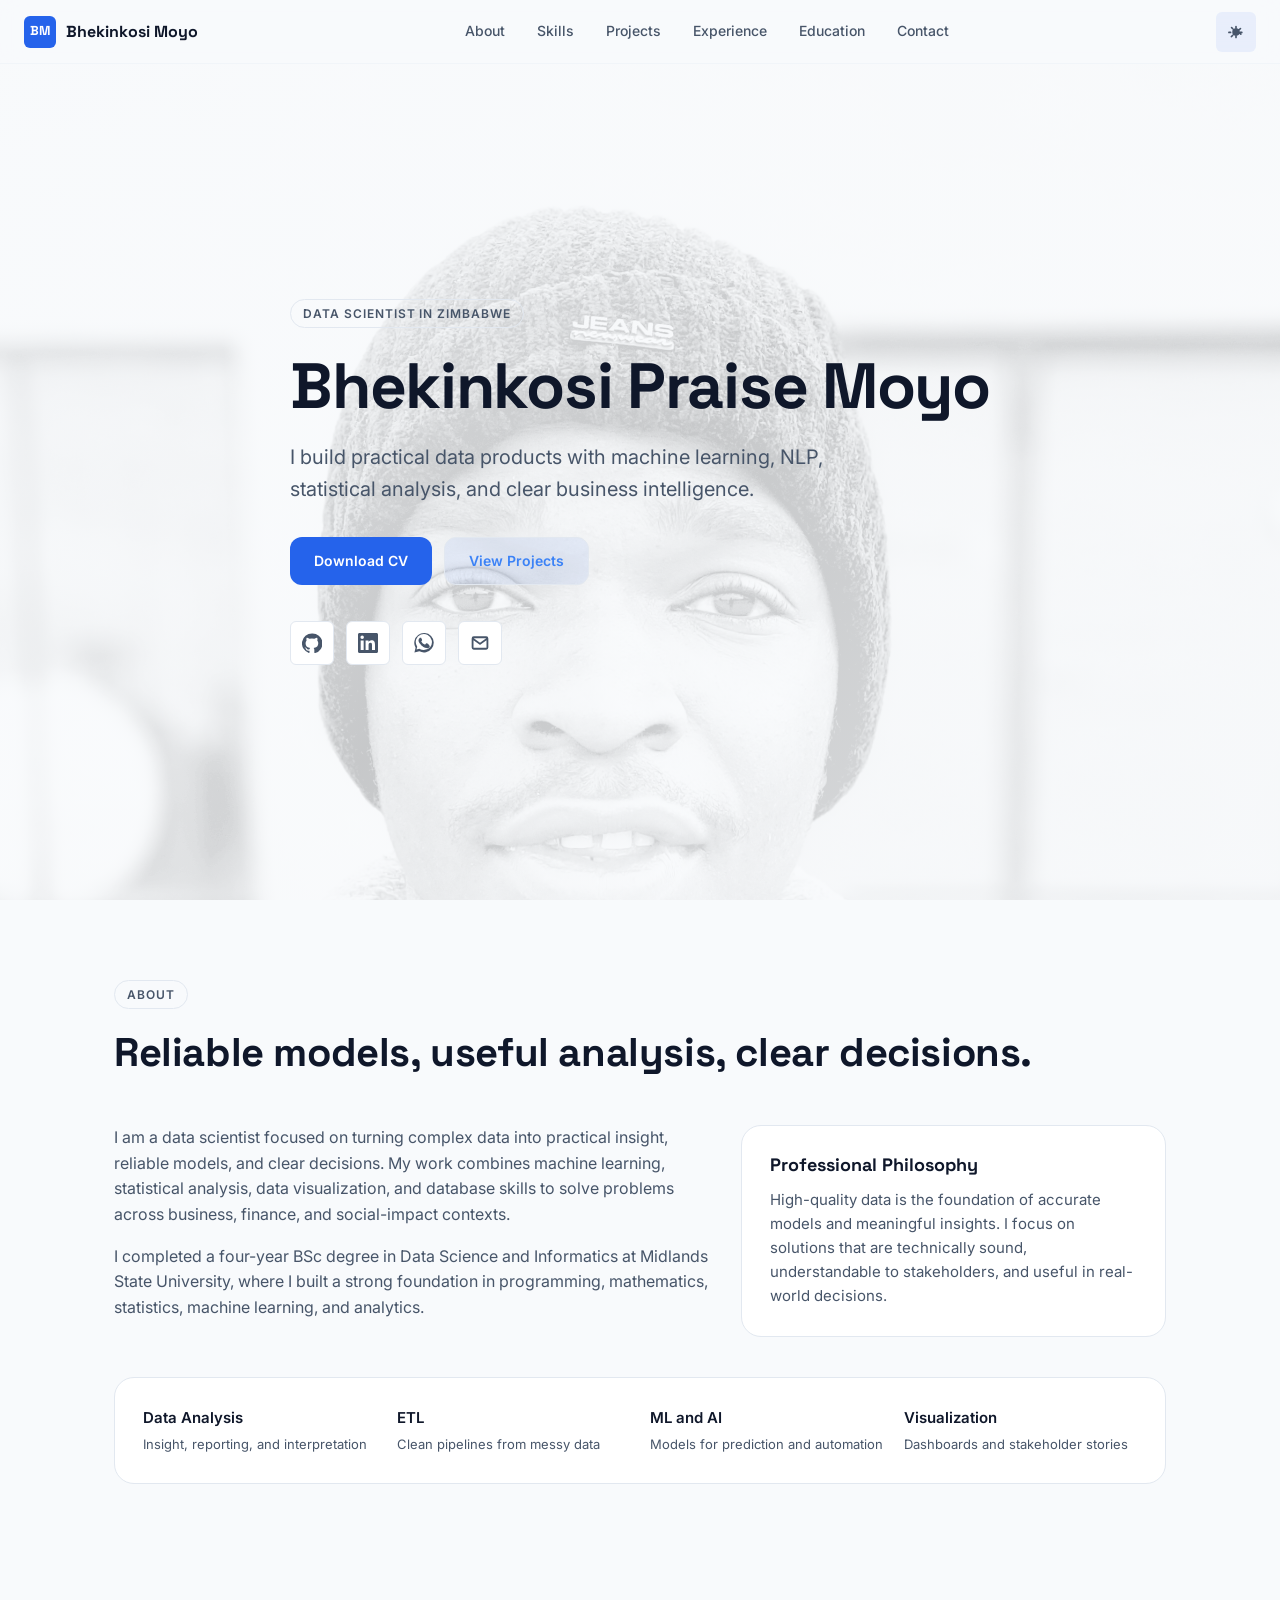
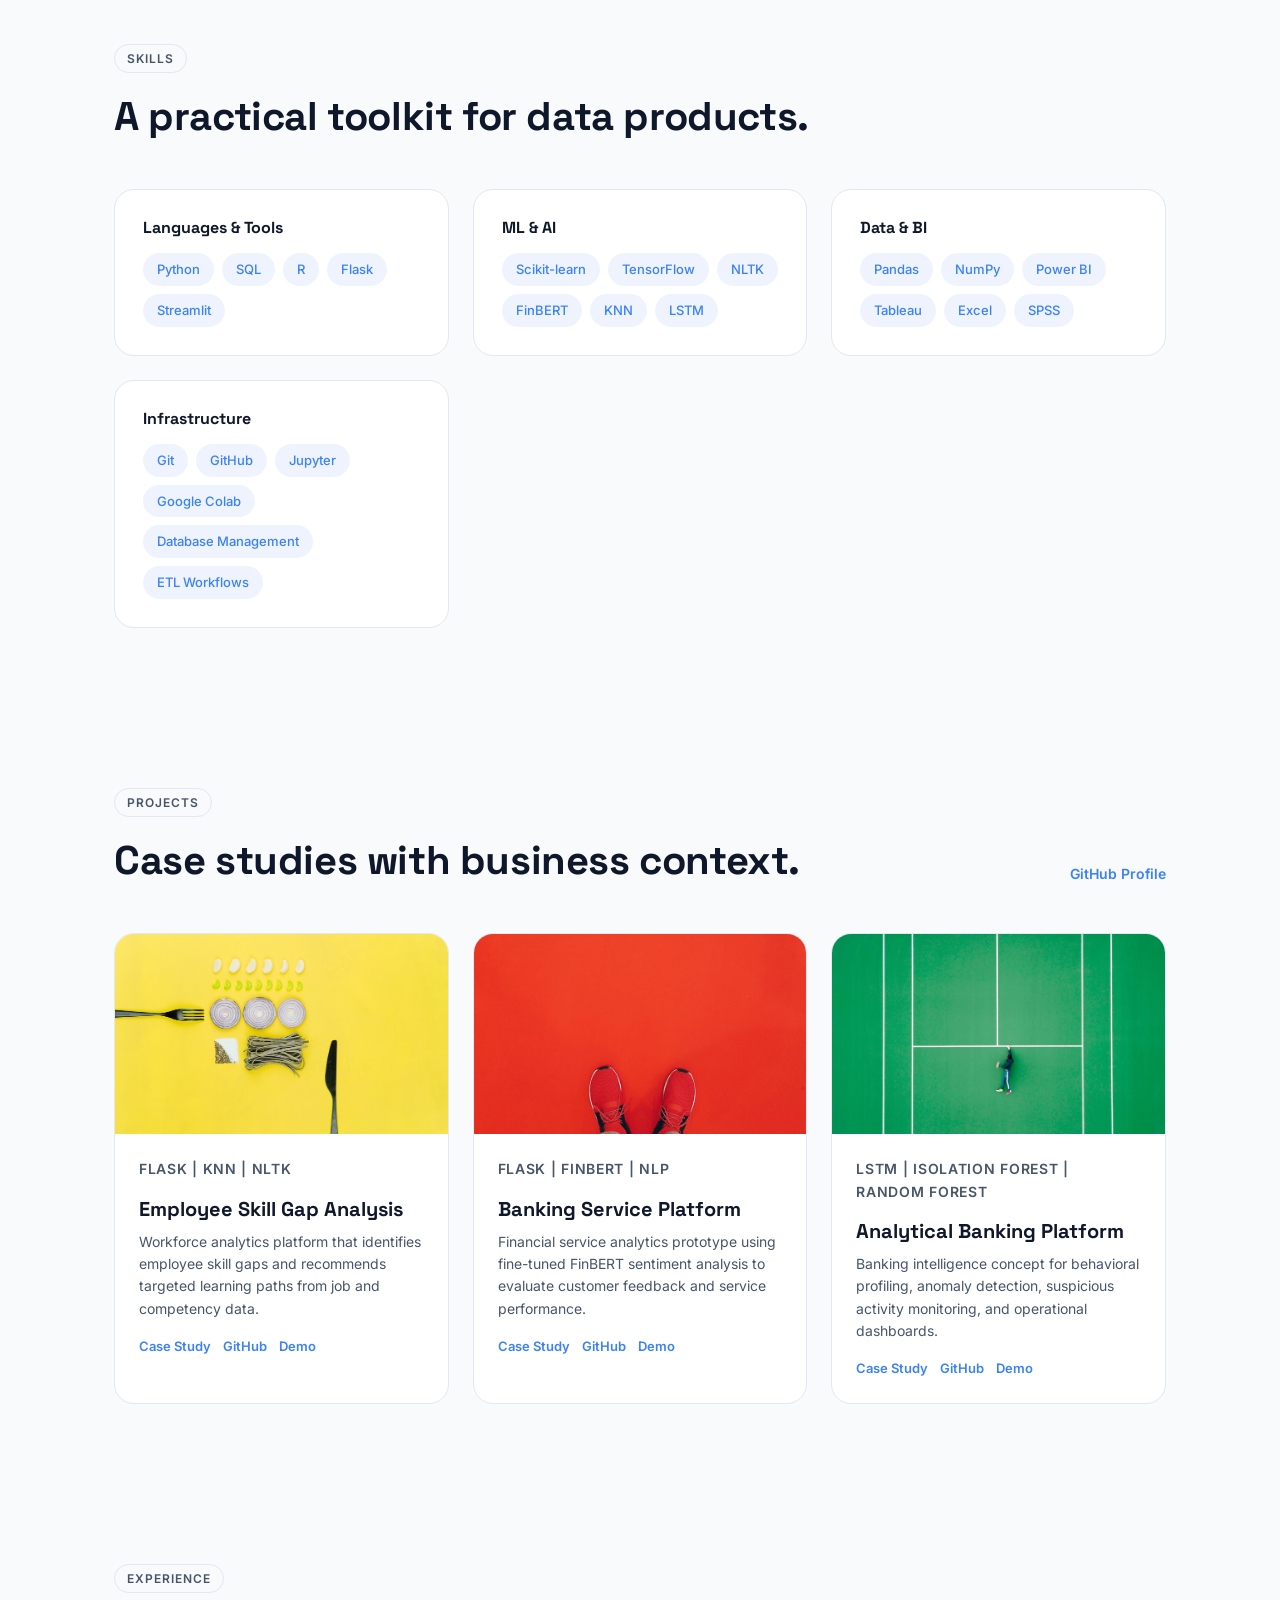
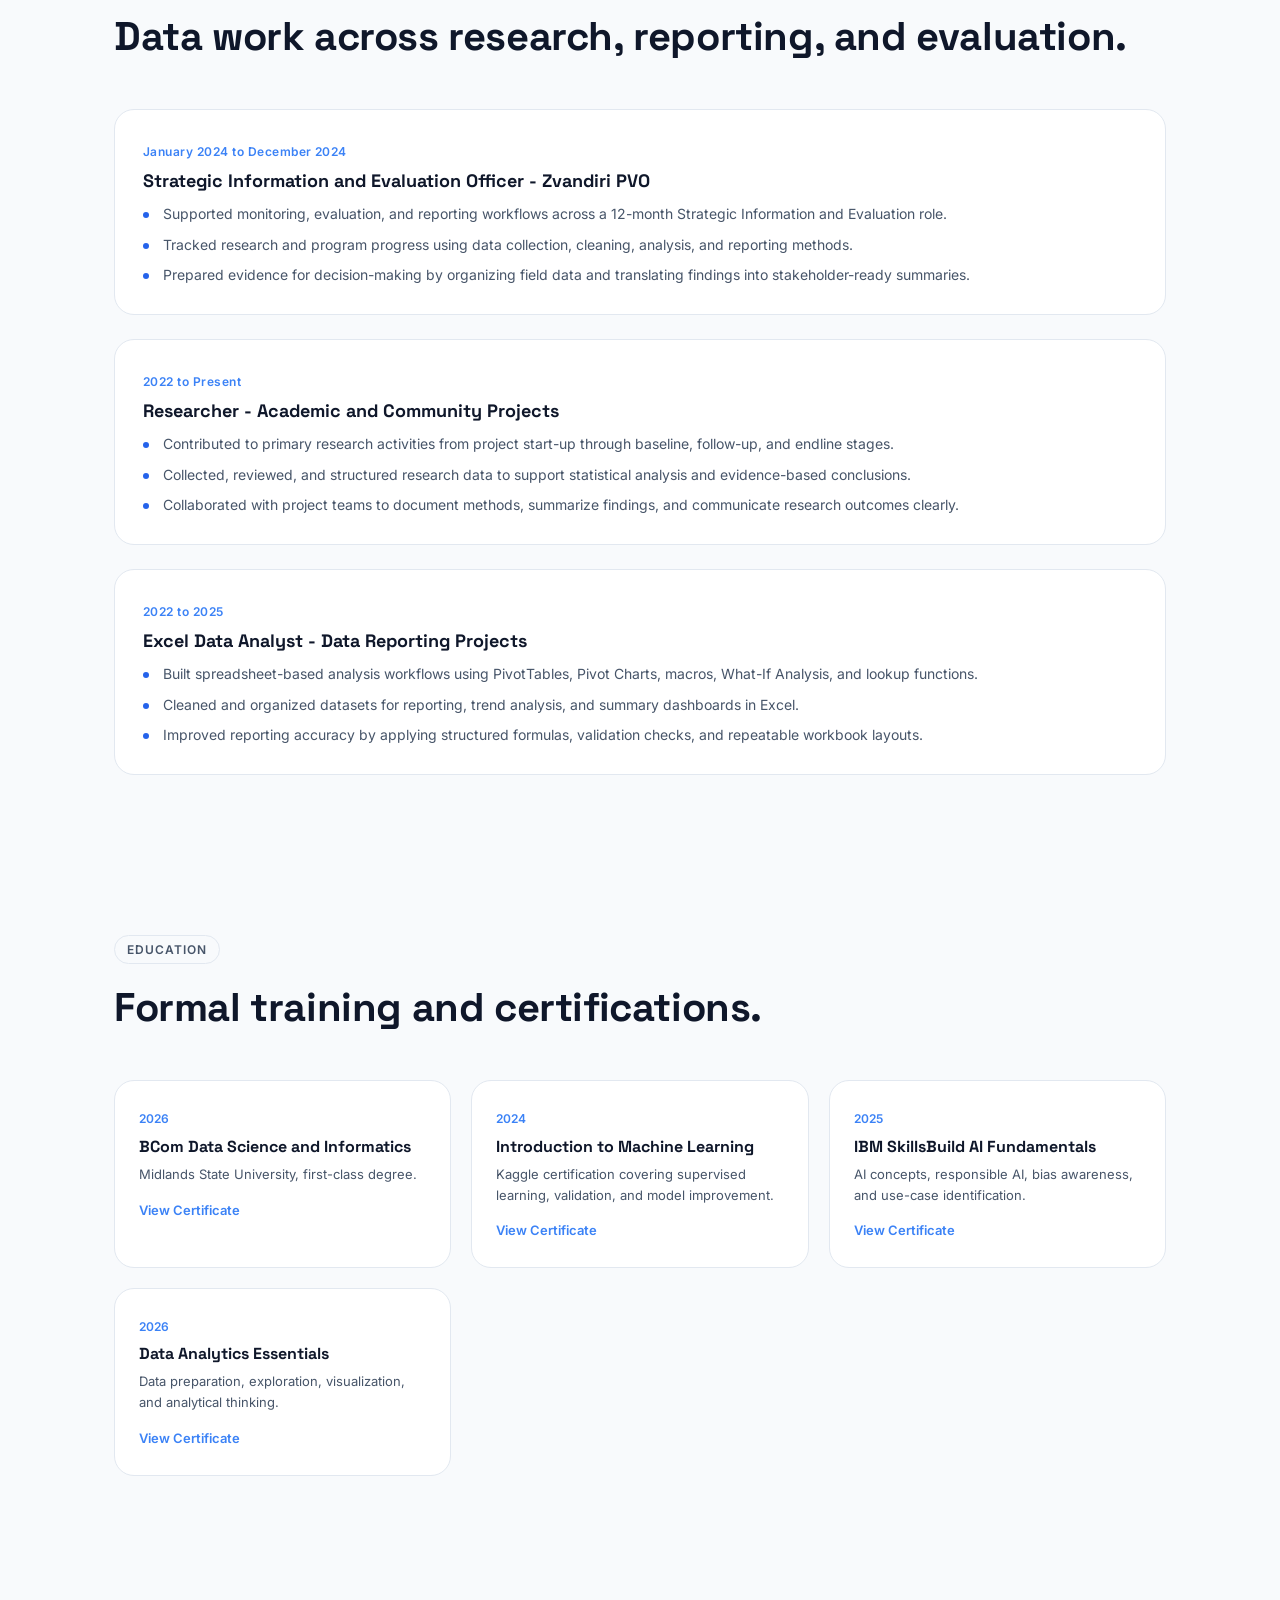
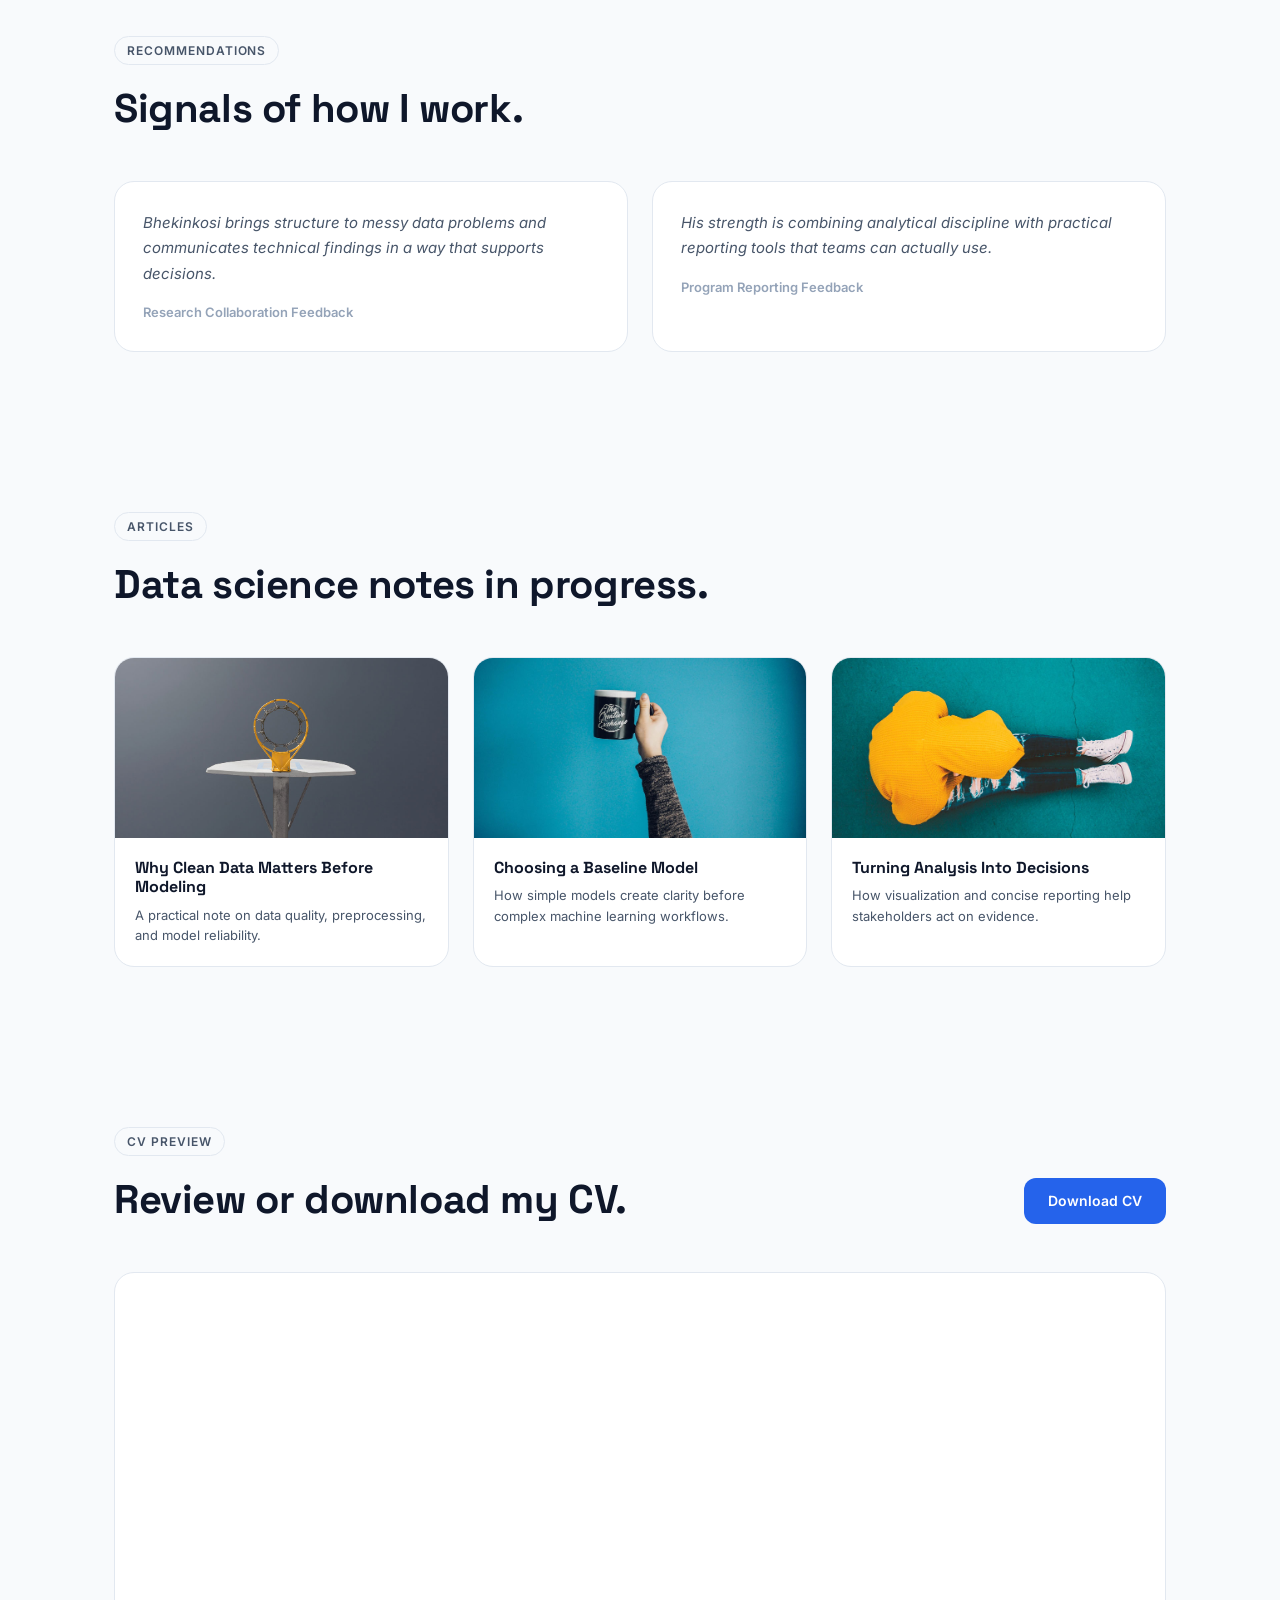
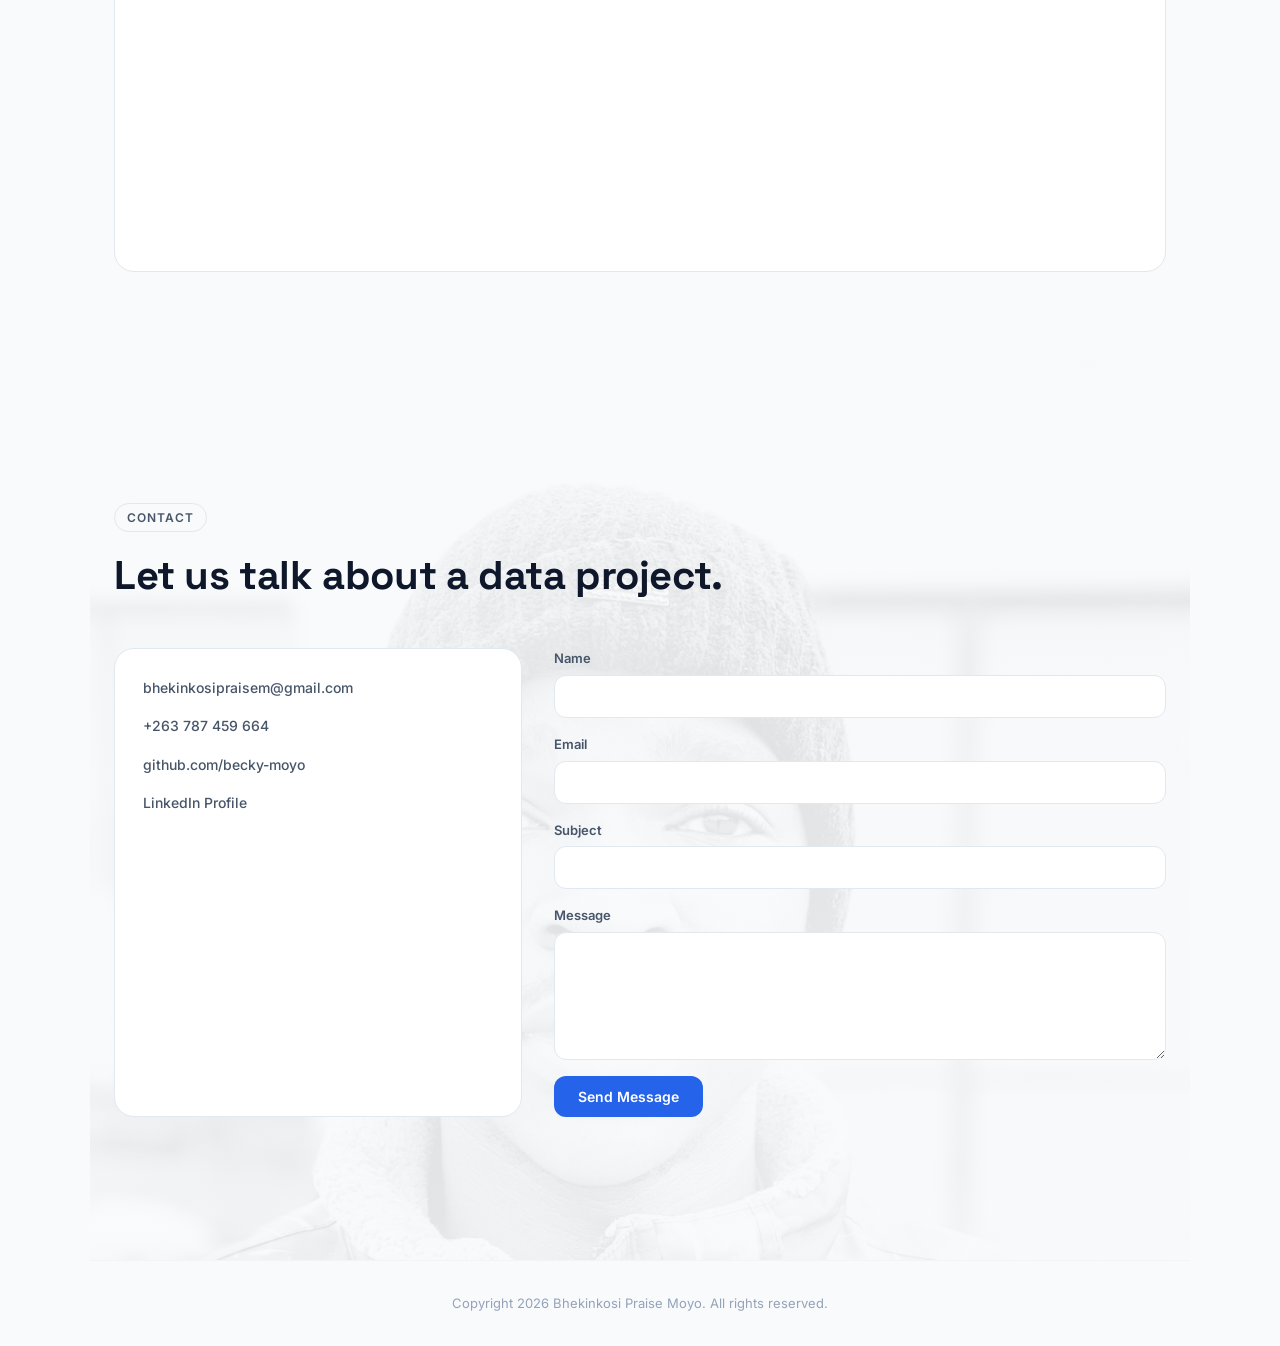
==== commit d36c5911: "Added DSI Certificate" ====
--- a/index.html
+++ b/index.html
@@ -220,7 +220,7 @@
 				<h2>Formal training and certifications.</h2>
 			</div>
 			<div class="credential-grid">
-				<article><span>2026</span><h3>BCom Data Science and Informatics</h3><p>Midlands State University, first-class degree.</p><a href="transcript.html">View Transcript</a></article>
+				<article><span>2026</span><h3>BCom Data Science and Informatics</h3><p>Midlands State University, first-class degree.</p><a href="docs/DSI Certificate.pdf" target="_blank">View Certificate</a></article>
 				<article><span>2024</span><h3>Introduction to Machine Learning</h3><p>Kaggle certification covering supervised learning, validation, and model improvement.</p><a href="docs/Bhekinkosi%20Moyo%20-%20Intro%20to%20Machine%20Learning.png" target="_blank" rel="noreferrer">View Certificate</a></article>
 				<article><span>2025</span><h3>IBM SkillsBuild AI Fundamentals</h3><p>AI concepts, responsible AI, bias awareness, and use-case identification.</p><a href="docs/AI_Fundamentals_with_IBM_SkillsBuild_certififate.pdf" target="_blank" rel="noreferrer">View Certificate</a></article>
 				<article><span>2026</span><h3>Data Analytics Essentials</h3><p>Data preparation, exploration, visualization, and analytical thinking.</p><a href="docs/DataAnalyticsEssentialsCertification.pdf" target="_blank" rel="noreferrer">View Certificate</a></article>
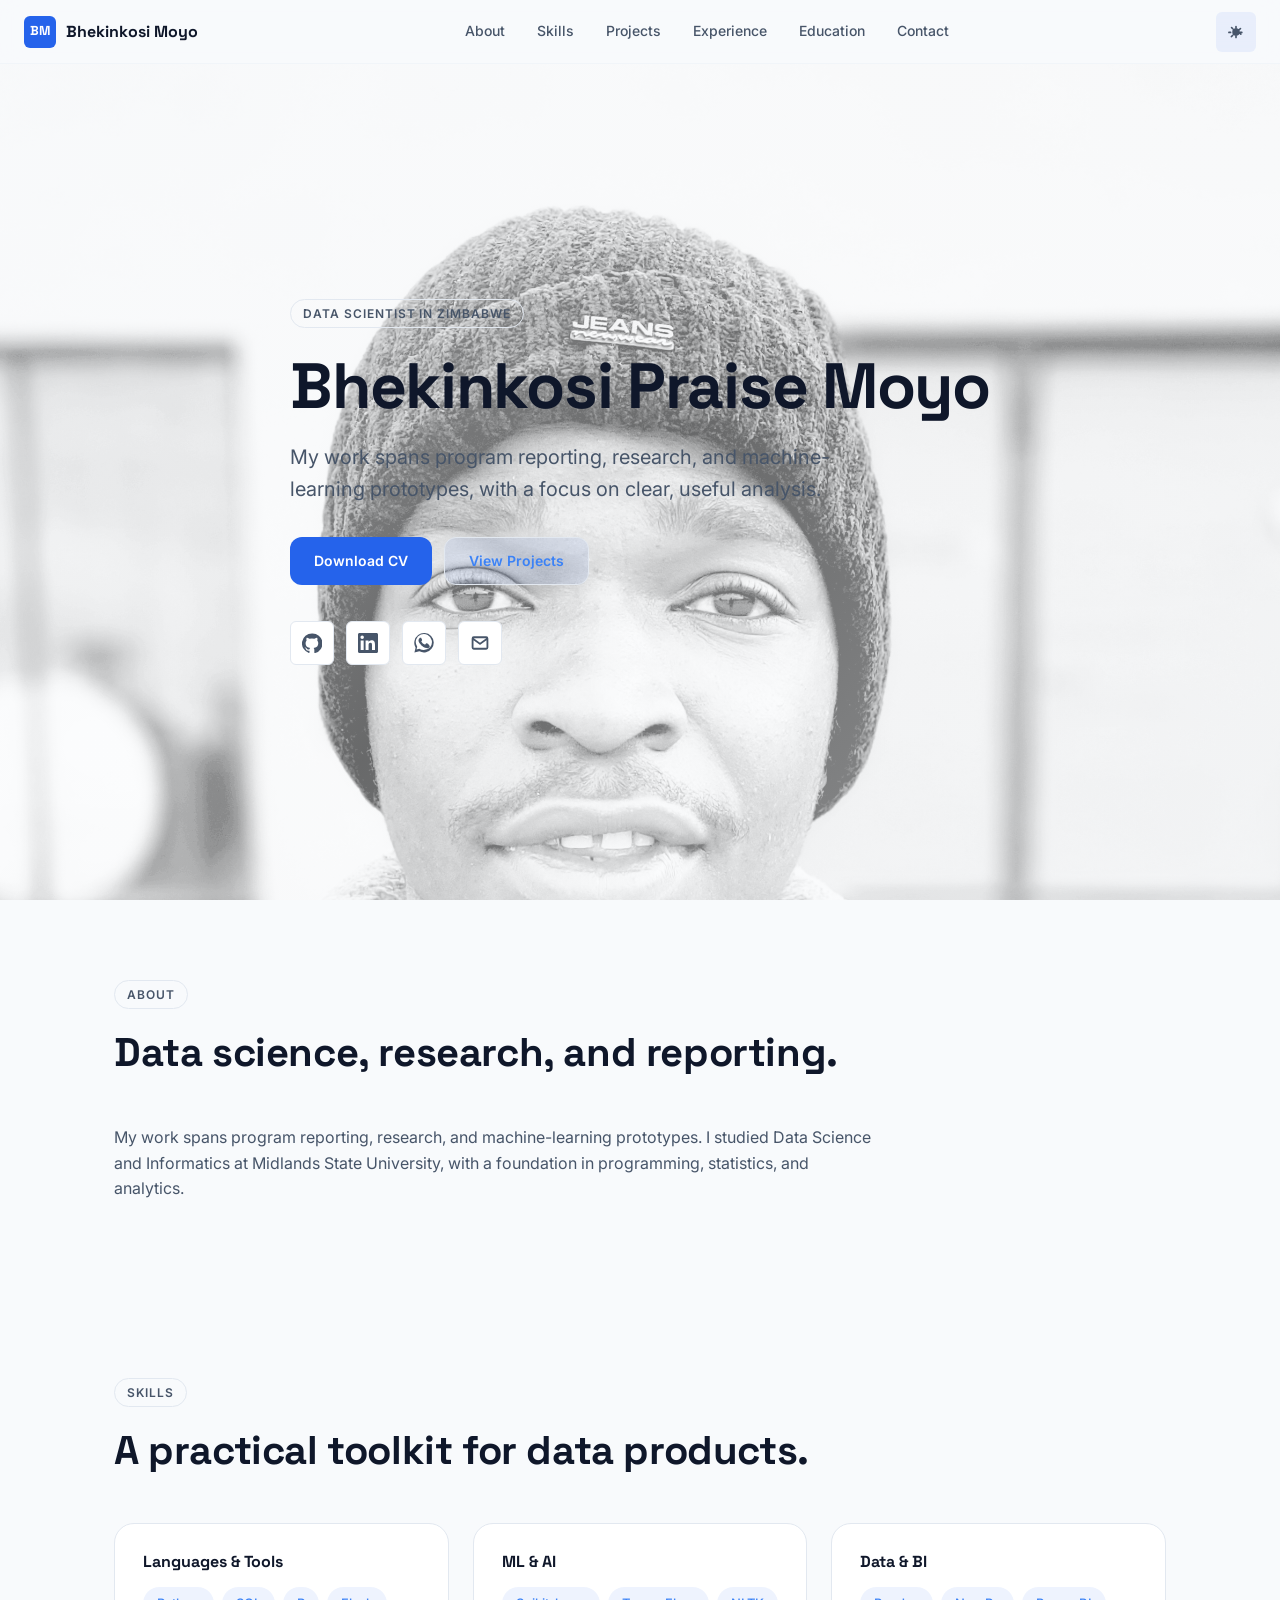
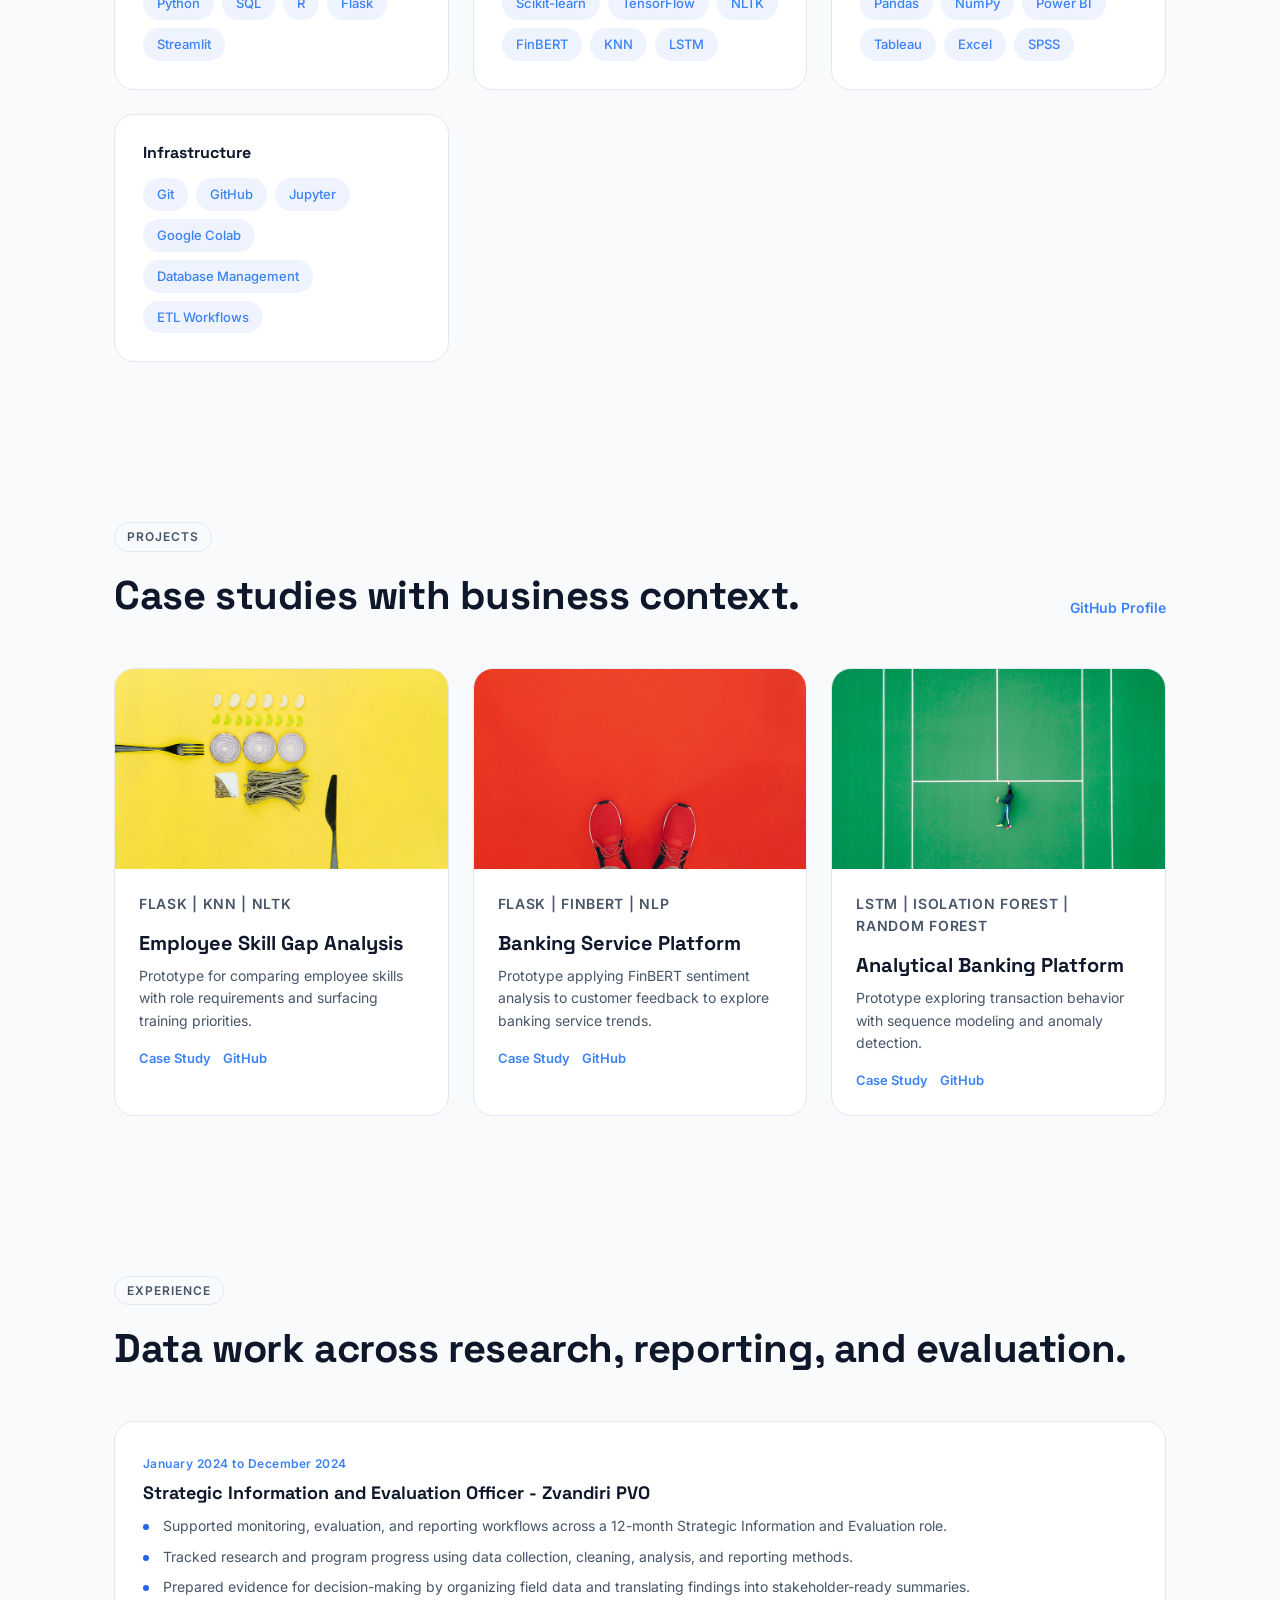
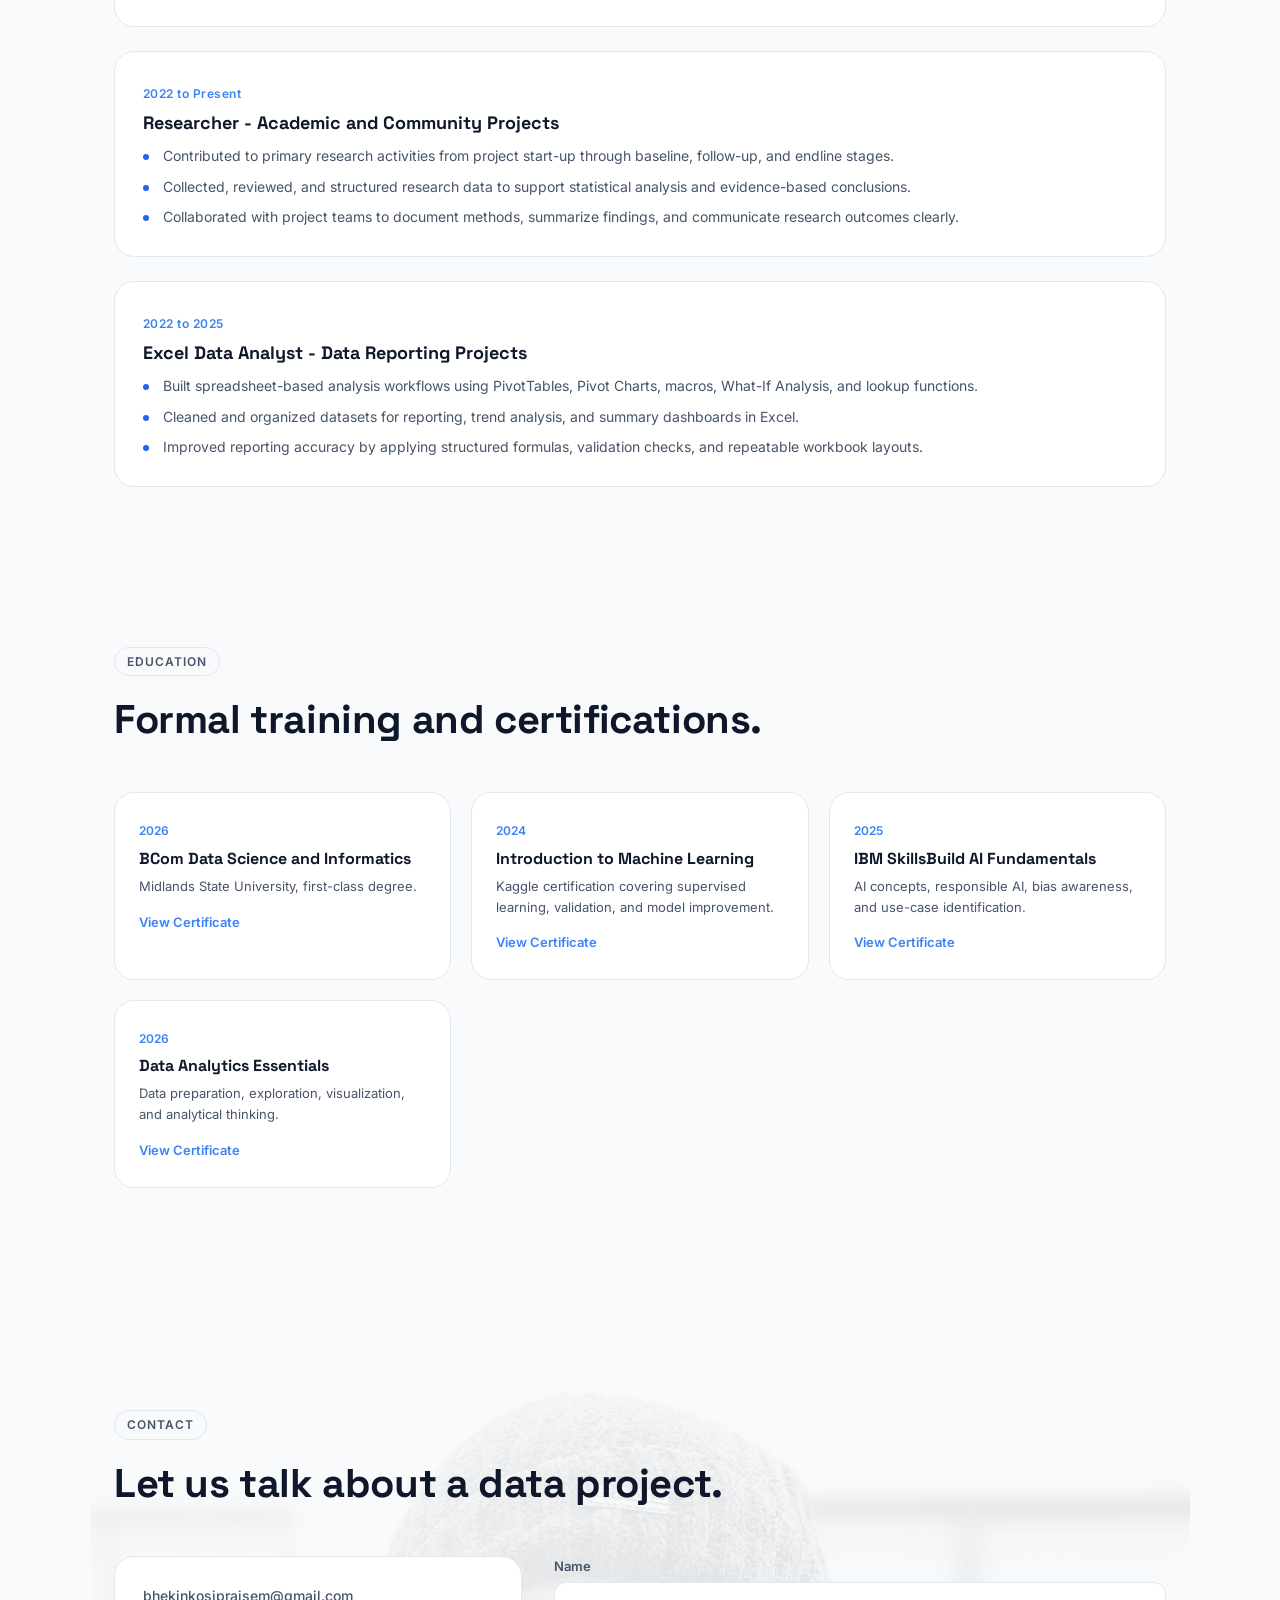
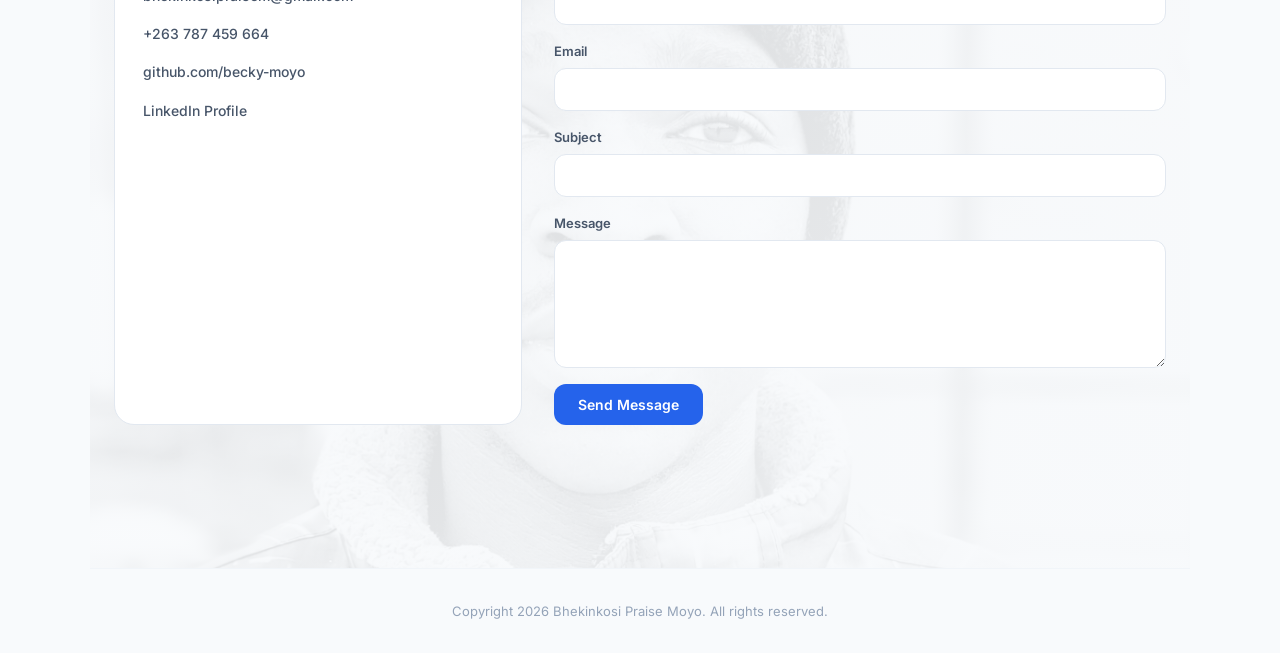
==== commit f93bbf99: "Update portfolio content and styling Co-authored-by: Copilot <223556219+Copilot@users.noreply.github" ====
--- a/index.html
+++ b/index.html
@@ -57,7 +57,7 @@
 			<div class="hero-content">
 				<p class="eyebrow">Data Scientist in Zimbabwe</p>
 				<h1>Bhekinkosi Praise Moyo</h1>
-				<p class="hero-copy">I build practical data products with machine learning, NLP, statistical analysis, and clear business intelligence.</p>
+				<p class="hero-copy">My work spans program reporting, research, and machine-learning prototypes, with a focus on clear, useful analysis.</p>
 				<div class="hero-actions">
 					<a class="btn primary" href="docs/curriculumn_vitae%20for%20bhekinkosiPraiseMoyo.pdf" download>Download CV</a>
 					<a class="btn secondary" href="#projects">View Projects</a>
@@ -82,23 +82,12 @@
 		<section class="section about section-reveal" id="about">
 			<div class="section-heading">
 				<p class="eyebrow">About</p>
-				<h2>Reliable models, useful analysis, clear decisions.</h2>
+				<h2>Data science, research, and reporting.</h2>
 			</div>
 			<div class="about-grid">
 				<div class="about-copy">
-					<p>I am a data scientist focused on turning complex data into practical insight, reliable models, and clear decisions. My work combines machine learning, statistical analysis, data visualization, and database skills to solve problems across business, finance, and social-impact contexts.</p>
-					<p>I completed a four-year BSc degree in Data Science and Informatics at Midlands State University, where I built a strong foundation in programming, mathematics, statistics, machine learning, and analytics.</p>
-				</div>
-				<div class="insight-panel">
-					<h3>Professional Philosophy</h3>
-					<p>High-quality data is the foundation of accurate models and meaningful insights. I focus on solutions that are technically sound, understandable to stakeholders, and useful in real-world decisions.</p>
-				</div>
-			</div>
-			<div class="service-strip">
-				<div><strong>Data Analysis</strong><span>Insight, reporting, and interpretation</span></div>
-				<div><strong>ETL</strong><span>Clean pipelines from messy data</span></div>
-				<div><strong>ML and AI</strong><span>Models for prediction and automation</span></div>
-				<div><strong>Visualization</strong><span>Dashboards and stakeholder stories</span></div>
+					<p>My work spans program reporting, research, and machine-learning prototypes. I studied Data Science and Informatics at Midlands State University, with a foundation in programming, statistics, and analytics.</p>
+				</div>
 			</div>
 		</section>
 
@@ -141,11 +130,10 @@
 					<div class="project-content">
 						<p class="project-type">Flask | KNN | NLTK</p>
 						<h3>Employee Skill Gap Analysis</h3>
-						<p>Workforce analytics platform that identifies employee skill gaps and recommends targeted learning paths from job and competency data.</p>
+						<p>Prototype for comparing employee skills with role requirements and surfacing training priorities.</p>
 						<div class="card-actions">
 							<a href="projects/employee-skill-gap-analysis.html">Case Study</a>
 							<a href="https://github.com/becky-moyo/employee-skill-gap-analysis" target="_blank" rel="noreferrer">GitHub</a>
-							<a href="projects/employee-skill-gap-analysis.html#demo">Demo</a>
 						</div>
 					</div>
 				</article>
@@ -154,11 +142,10 @@
 					<div class="project-content">
 						<p class="project-type">Flask | FinBERT | NLP</p>
 						<h3>Banking Service Platform</h3>
-						<p>Financial service analytics prototype using fine-tuned FinBERT sentiment analysis to evaluate customer feedback and service performance.</p>
+						<p>Prototype applying FinBERT sentiment analysis to customer feedback to explore banking service trends.</p>
 						<div class="card-actions">
 							<a href="projects/banking-service-platform.html">Case Study</a>
 							<a href="https://github.com/becky-moyo/banking-service-platform" target="_blank" rel="noreferrer">GitHub</a>
-							<a href="projects/banking-service-platform.html#demo">Demo</a>
 						</div>
 					</div>
 				</article>
@@ -167,11 +154,10 @@
 					<div class="project-content">
 						<p class="project-type">LSTM | Isolation Forest | Random Forest</p>
 						<h3>Analytical Banking Platform</h3>
-						<p>Banking intelligence concept for behavioral profiling, anomaly detection, suspicious activity monitoring, and operational dashboards.</p>
+						<p>Prototype exploring transaction behavior with sequence modeling and anomaly detection.</p>
 						<div class="card-actions">
 							<a href="projects/analytical-banking-platform.html">Case Study</a>
 							<a href="https://github.com/becky-moyo/analytical-banking-platform" target="_blank" rel="noreferrer">GitHub</a>
-							<a href="projects/analytical-banking-platform.html#demo">Demo</a>
 						</div>
 					</div>
 				</article>
@@ -227,40 +213,6 @@
 			</div>
 		</section>
 
-		<section class="section section-reveal" id="recommendations">
-			<div class="section-heading">
-				<p class="eyebrow">Recommendations</p>
-				<h2>Signals of how I work.</h2>
-			</div>
-			<div class="quote-grid">
-				<blockquote><p>Bhekinkosi brings structure to messy data problems and communicates technical findings in a way that supports decisions.</p><cite>Research Collaboration Feedback</cite></blockquote>
-				<blockquote><p>His strength is combining analytical discipline with practical reporting tools that teams can actually use.</p><cite>Program Reporting Feedback</cite></blockquote>
-			</div>
-		</section>
-
-		<section class="section section-reveal" id="articles">
-			<div class="section-heading">
-				<p class="eyebrow">Articles</p>
-				<h2>Data science notes in progress.</h2>
-			</div>
-			<div class="article-grid">
-				<article><img src="images/img-4.jpg" alt="Data preparation visual"><h3>Why Clean Data Matters Before Modeling</h3><p>A practical note on data quality, preprocessing, and model reliability.</p></article>
-				<article><img src="images/img-5.jpg" alt="Machine learning visual"><h3>Choosing a Baseline Model</h3><p>How simple models create clarity before complex machine learning workflows.</p></article>
-				<article><img src="images/img-6.jpg" alt="Analytics dashboard visual"><h3>Turning Analysis Into Decisions</h3><p>How visualization and concise reporting help stakeholders act on evidence.</p></article>
-			</div>
-		</section>
-
-		<section class="section cv-preview section-reveal" id="cv">
-			<div class="section-heading split">
-				<div>
-					<p class="eyebrow">CV Preview</p>
-					<h2>Review or download my CV.</h2>
-				</div>
-				<a class="btn primary" href="docs/curriculumn_vitae%20for%20bhekinkosiPraiseMoyo.pdf" download>Download CV</a>
-			</div>
-			<iframe src="docs/curriculumn_vitae%20for%20bhekinkosiPraiseMoyo.pdf" title="Bhekinkosi Praise Moyo CV preview"></iframe>
-		</section>
-
 	<section class="section contact section-reveal" id="contact">
 		<img class="contact-media" src="images/about.jpg" alt="" aria-hidden="true">
 		<div class="contact-overlay"></div>
--- a/css/modern.css
+++ b/css/modern.css
@@ -287,7 +287,7 @@
 }
 
 [data-theme='light'] .hero-overlay {
-	background: linear-gradient(135deg, rgba(248, 250, 252, 0.95) 0%, rgba(248, 250, 252, 0.8) 50%, rgba(248, 250, 252, 0.9) 100%);
+	background: linear-gradient(135deg, rgba(248, 250, 252, 0.68) 0%, rgba(248, 250, 252, 0.42) 50%, rgba(248, 250, 252, 0.62) 100%);
 }
 
 .hero-content {
@@ -447,9 +447,8 @@
 /* About */
 .about-grid {
 	display: grid;
-	grid-template-columns: 1.4fr 1fr;
-	gap: 32px;
-	margin-bottom: 40px;
+	grid-template-columns: minmax(0, 760px);
+	margin-bottom: 0;
 }
 
 .about-copy p {
@@ -612,6 +611,72 @@
 
 .card-actions a:hover {
 	color: var(--accent);
+}
+
+/* Case studies */
+.case-page .container {
+	width: min(100% - 48px, var(--max-width));
+	margin: 0 auto;
+}
+
+.case-page .case-hero {
+	padding: 72px 0;
+	background: var(--bg-elevated);
+	border-bottom: 1px solid var(--border);
+}
+
+.case-page .case-hero h1 {
+	font-size: 48px;
+	margin: 16px 0;
+}
+
+.case-page .case-hero a:not(.btn) {
+	color: var(--accent-bright);
+}
+
+.case-page .case-section {
+	padding: 56px 0 72px;
+}
+
+.case-page .row {
+	display: grid;
+	grid-template-columns: minmax(0, 1fr) 260px;
+	gap: 56px;
+}
+
+.case-page .col-md-8,
+.case-page .col-md-4 {
+	width: auto;
+	padding: 0;
+}
+
+.case-page .case-panel {
+	padding: 0 0 28px;
+	margin: 0 0 28px;
+	border-bottom: 1px solid var(--border);
+}
+
+.case-page .case-panel h2 {
+	font-size: 22px;
+	margin: 0 0 12px;
+}
+
+.case-page .case-panel p {
+	color: var(--text-muted);
+}
+
+.case-page .badge-list {
+	display: flex;
+	flex-wrap: wrap;
+	gap: 8px;
+}
+
+.case-page .badge-list span {
+	padding: 6px 12px;
+	background: var(--accent-soft);
+	border-radius: var(--radius-sm);
+	color: var(--accent-bright);
+	font-size: 13px;
 }
 
 /* Experience Timeline */
@@ -947,6 +1012,19 @@
 
 /* Responsive */
 @media (max-width: 768px) {
+	.case-page .row {
+		grid-template-columns: 1fr;
+		gap: 0;
+	}
+
+	.case-page .case-hero {
+		padding: 48px 0;
+	}
+
+	.case-page .case-hero h1 {
+		font-size: 36px;
+	}
+
 	.nav-toggle {
 		display: flex;
 	}
